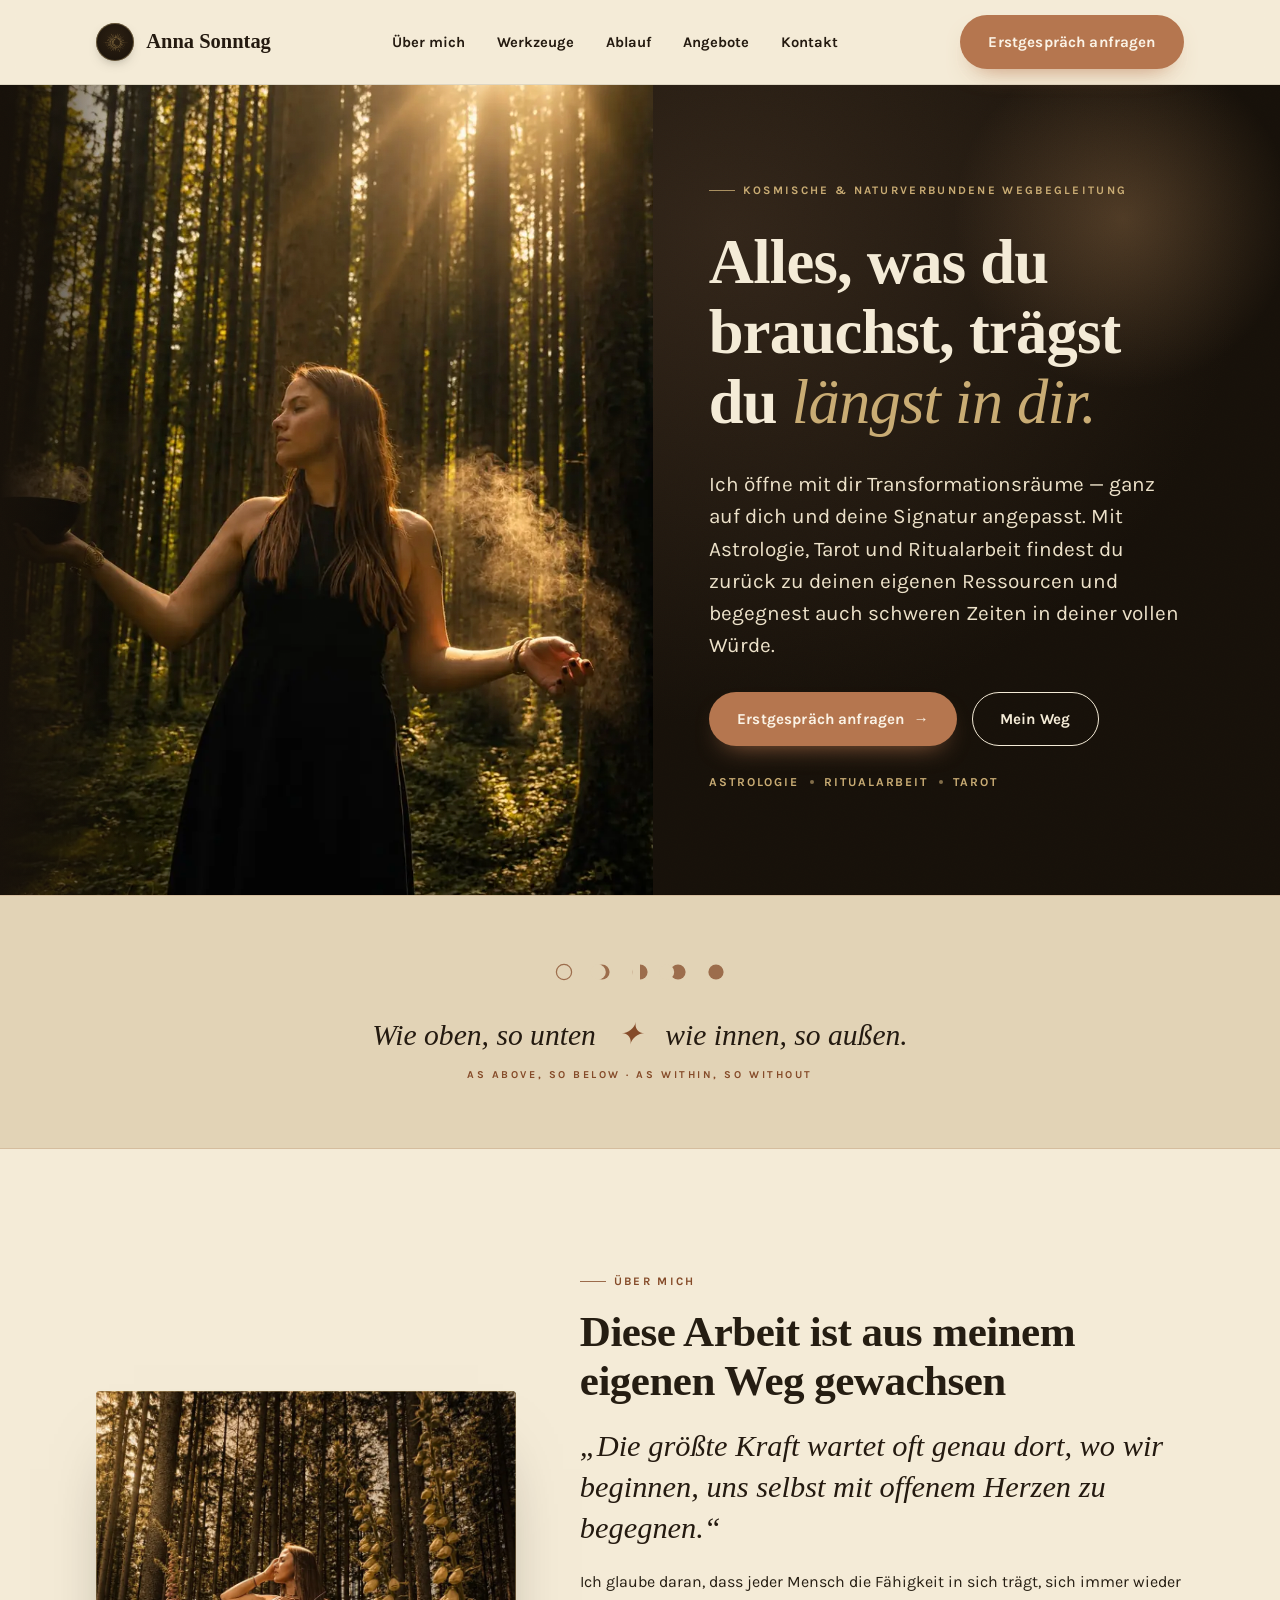
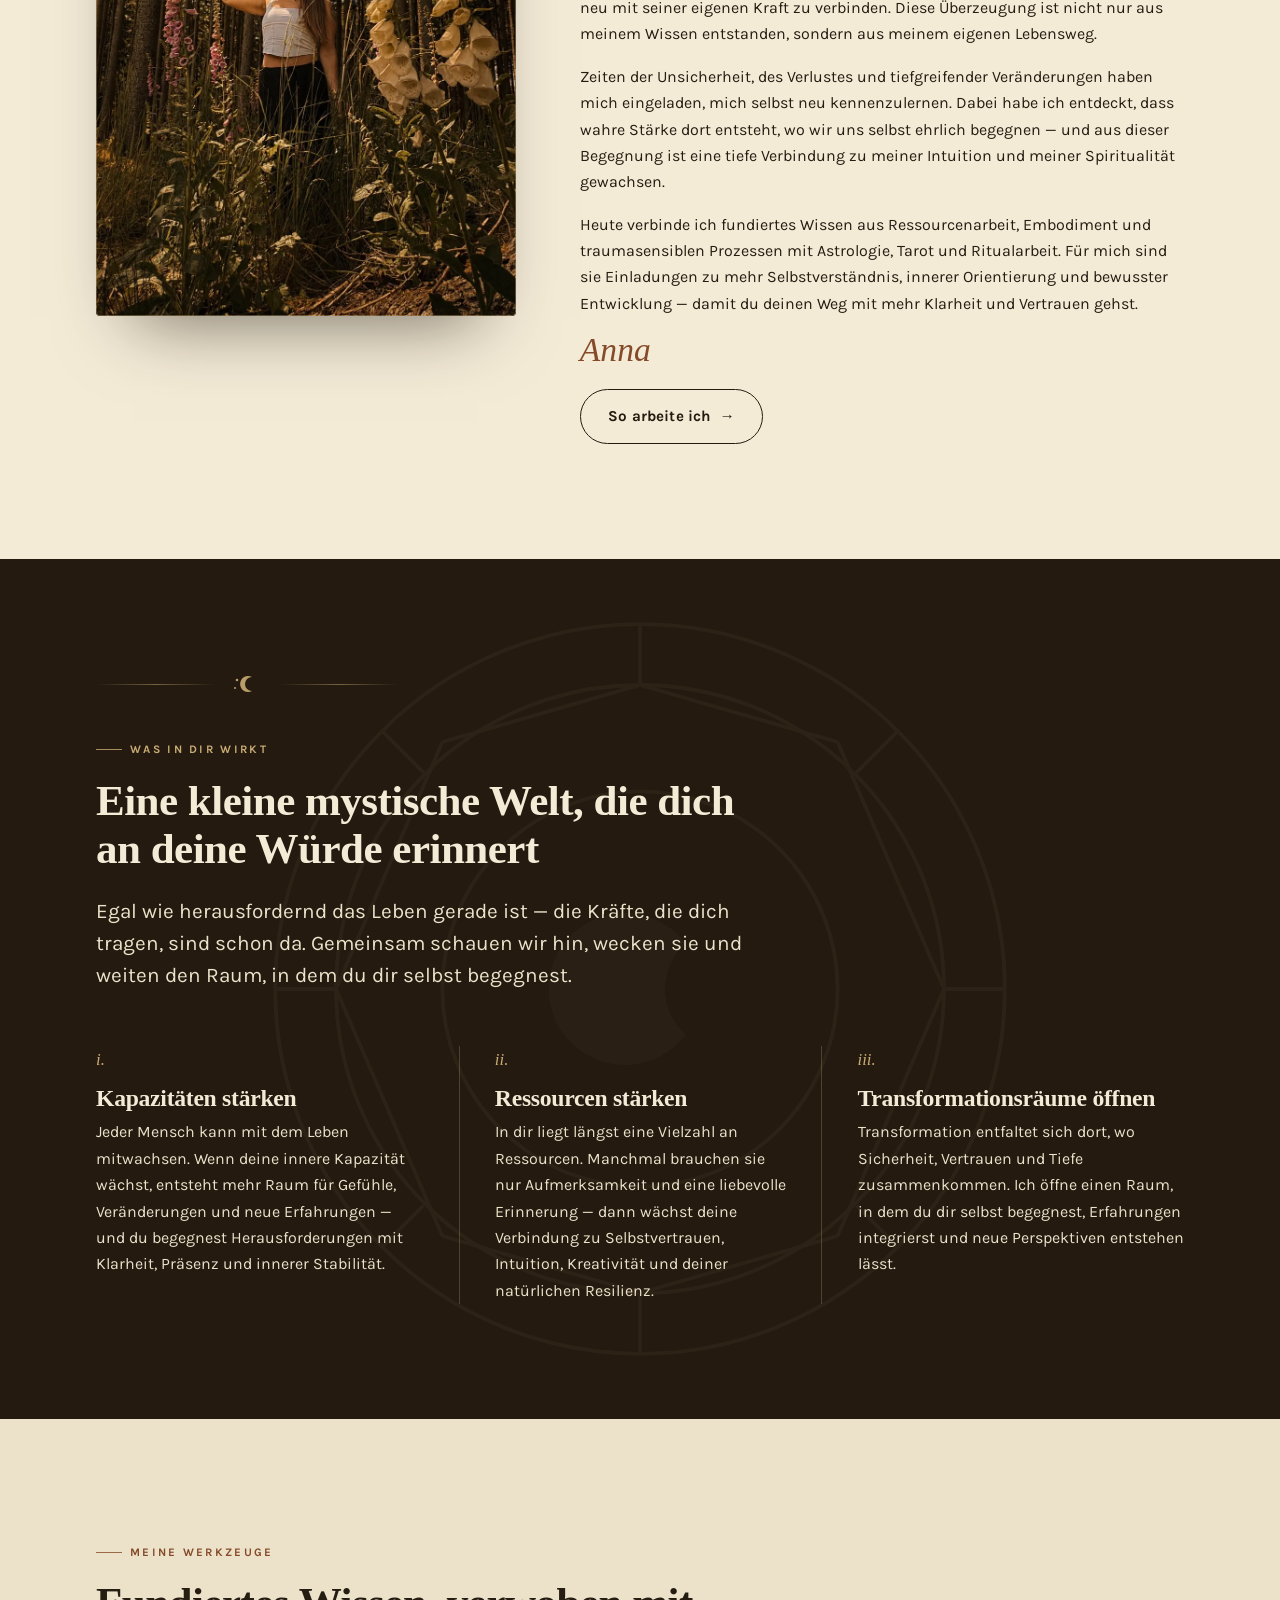
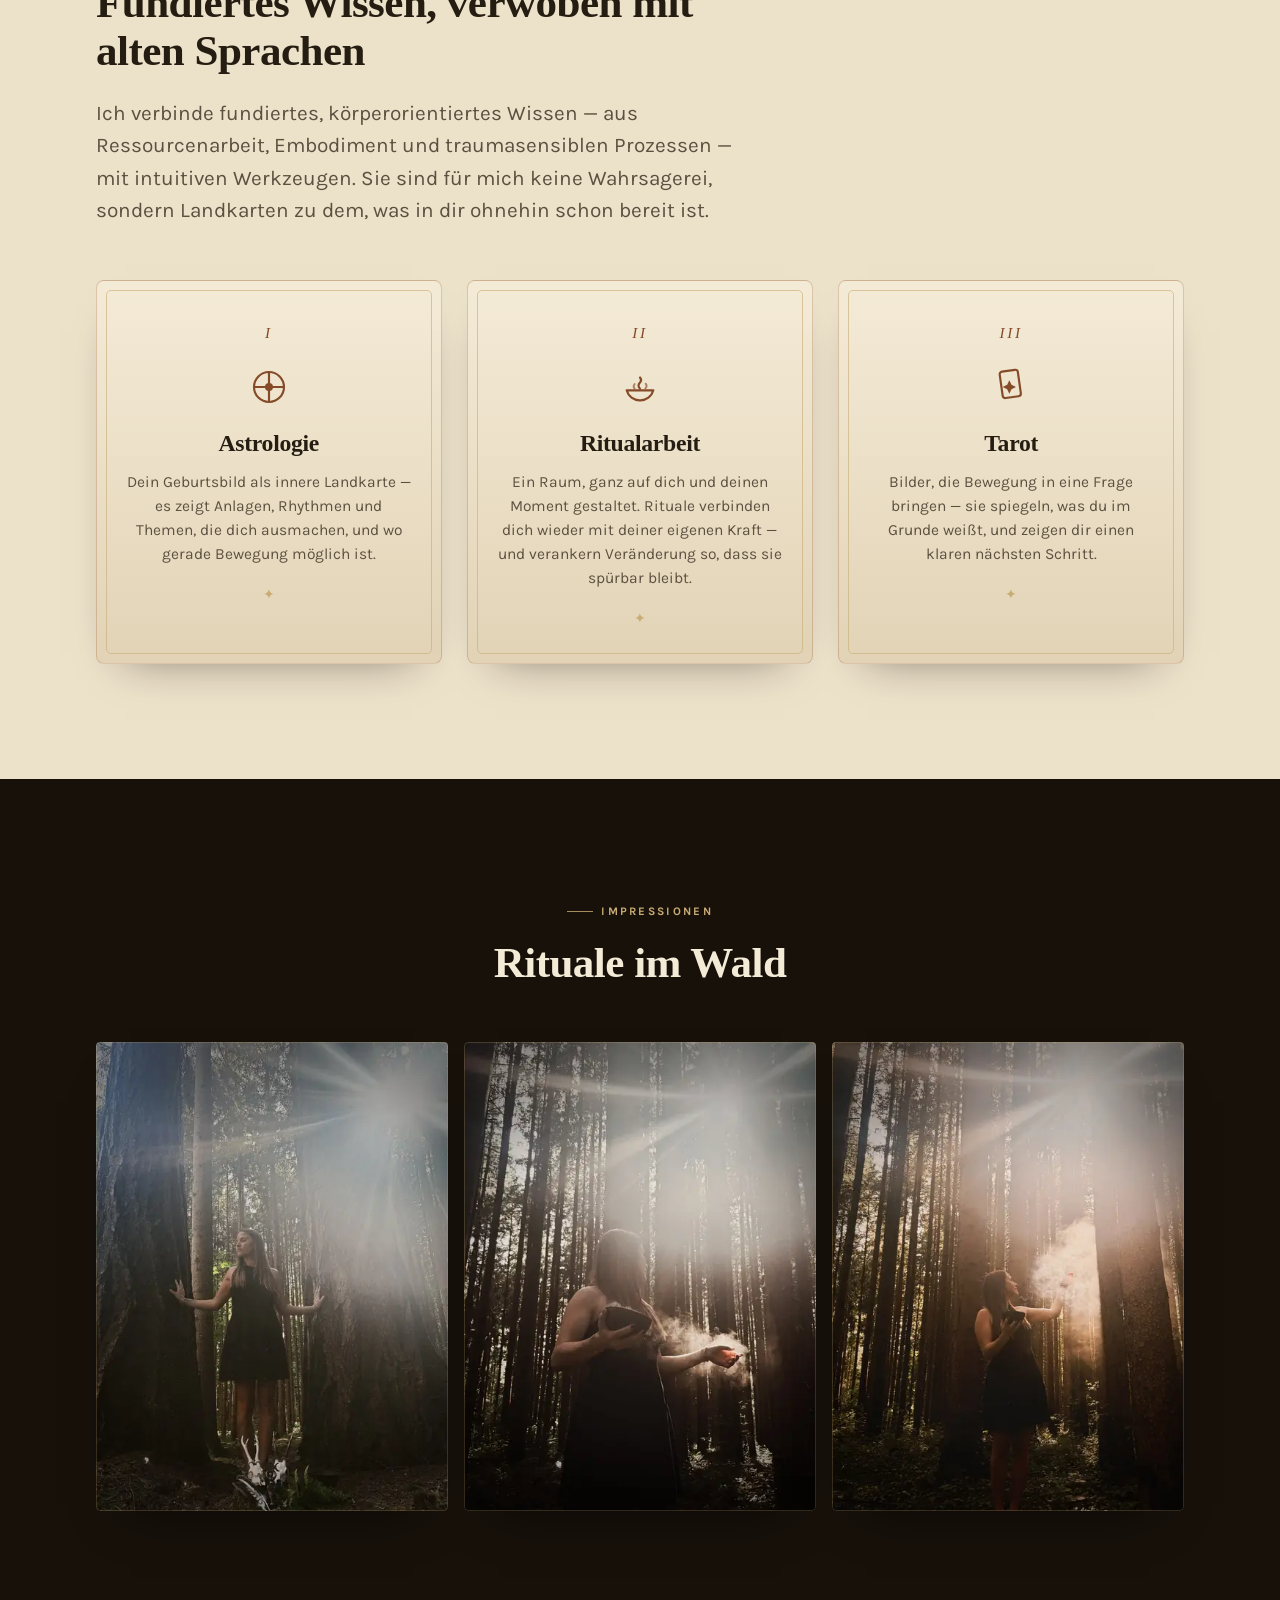
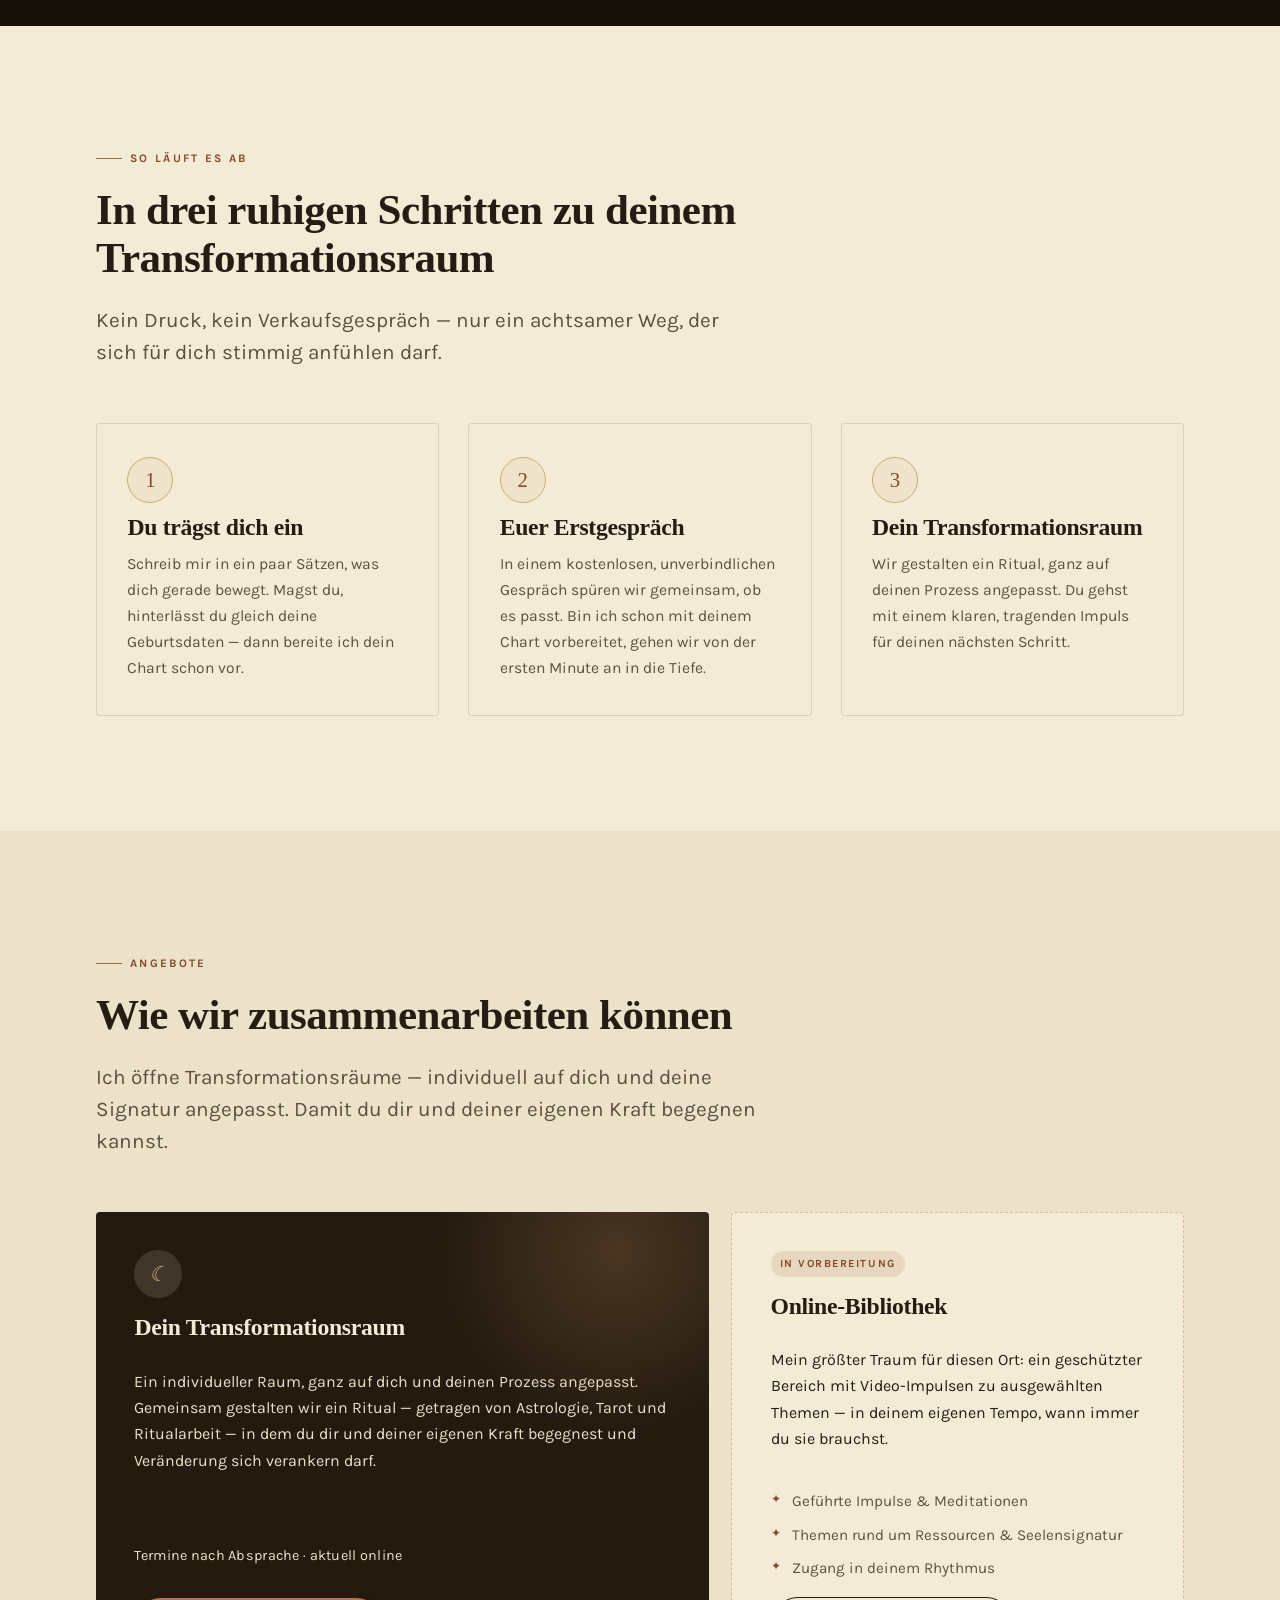
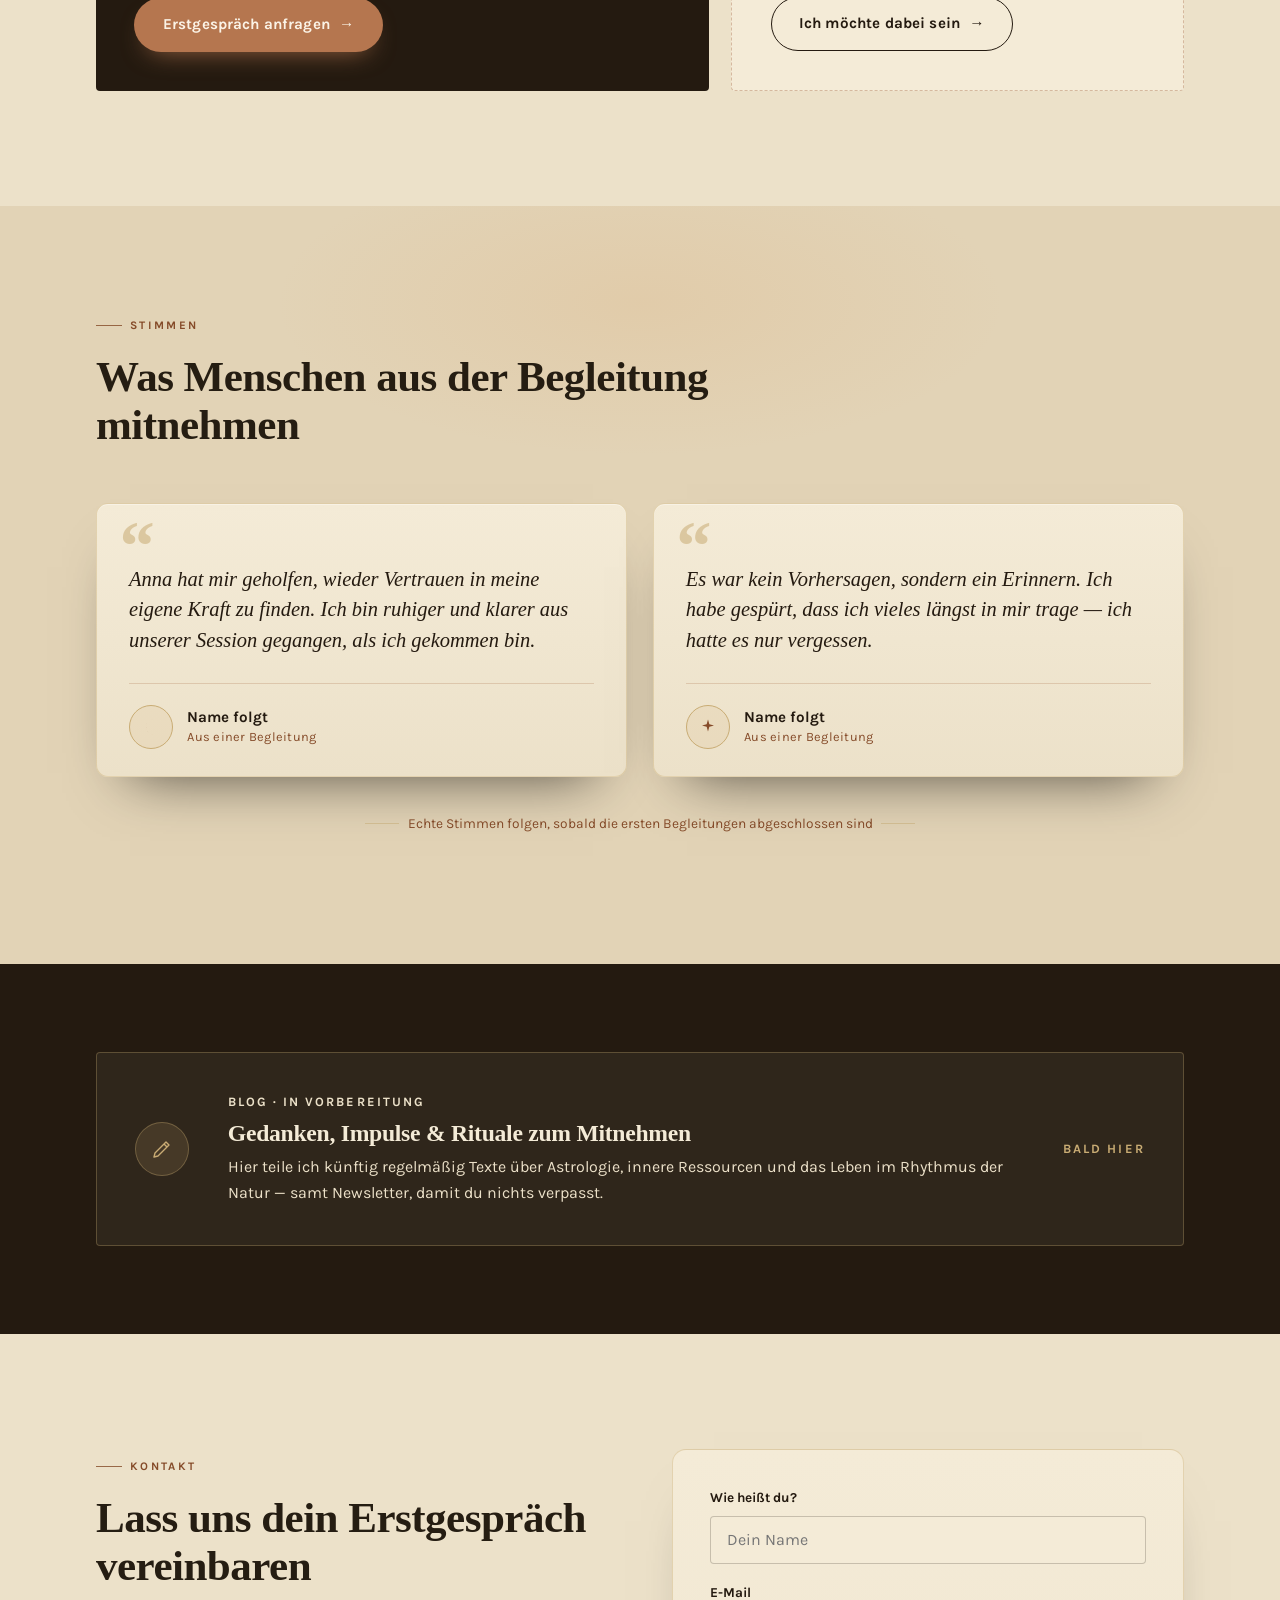
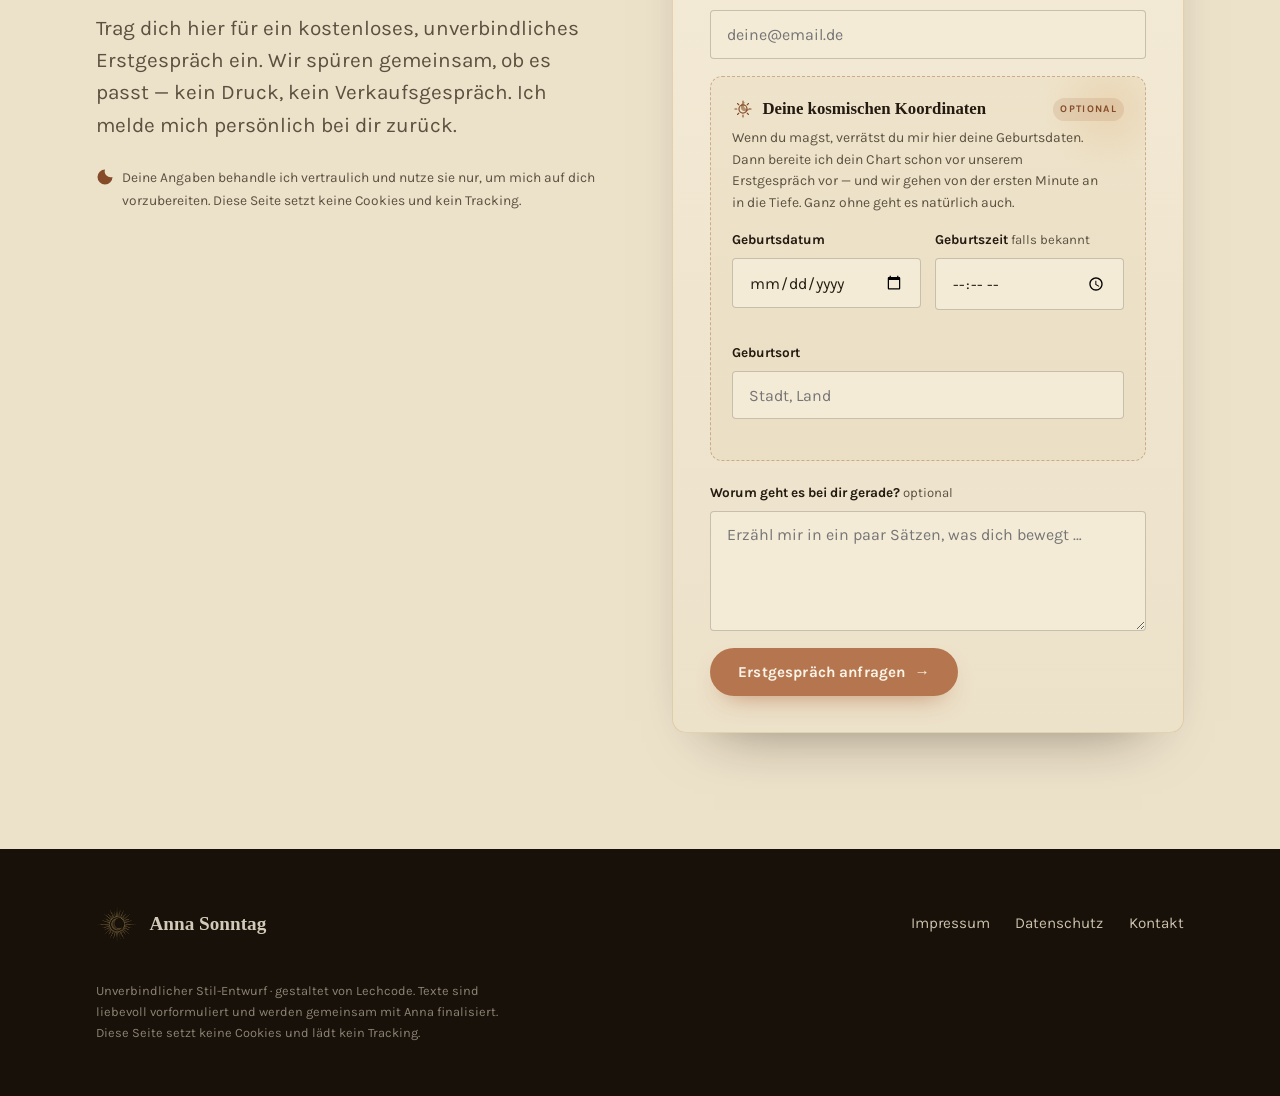
==== index.html @ 9aa09adf "R2 (Website-Loop): Annas O-Ton-Texte, echtes Sonne-Mond-Logo, Angebot „Transformationsraum", Erstges" ====
<!DOCTYPE html>
<html lang="de">
<head>
<meta charset="UTF-8">
<meta name="viewport" content="width=device-width, initial-scale=1">
<script>document.documentElement.classList.add('js')</script>
<title>Anna Sonntag — Kosmische & naturverbundene Wegbegleitung</title>
<meta name="description" content="Anna Sonntag begleitet dich mit Astrologie, Tarot und Ritualarbeit dabei, deine eigenen Ressourcen zu stärken — damit du herausfordernden Zeiten in Würde begegnest.">
<meta name="robots" content="noindex, nofollow">
<meta property="og:title" content="Anna Sonntag — Kosmische & naturverbundene Wegbegleitung">
<meta property="og:description" content="Alles, was du brauchst, trägst du längst in dir. Sanfte Begleitung mit Astrologie, Tarot und Ritualarbeit.">
<meta property="og:type" content="website">
<meta property="og:locale" content="de_DE">
<meta property="og:url" content="https://lechcode.github.io/anna-sonntag-vorschau/">
<meta property="og:image" content="https://lechcode.github.io/anna-sonntag-vorschau/assets/og-anna.jpg">
<meta property="og:image:width" content="1200">
<meta property="og:image:height" content="630">
<meta property="og:image:alt" content="Anna Sonntag — kosmische & naturverbundene Wegbegleitung">
<meta name="twitter:card" content="summary_large_image">
<meta name="twitter:image" content="https://lechcode.github.io/anna-sonntag-vorschau/assets/og-anna.jpg">
<meta name="theme-color" content="#17110a">
<link rel="icon" href="data:image/svg+xml,%3Csvg%20xmlns%3D%27http%3A%2F%2Fwww.w3.org%2F2000%2Fsvg%27%20viewBox%3D%270%200%2064%2064%27%3E%3Ccircle%20cx%3D%2732%27%20cy%3D%2732%27%20r%3D%2731%27%20fill%3D%27%2317110a%27%2F%3E%3Cline%20x1%3D%2732.0%27%20y1%3D%2717.0%27%20x2%3D%2732.0%27%20y2%3D%277.0%27%20stroke%3D%27%23c9ac74%27%20stroke-width%3D%271.8%27%20stroke-linecap%3D%27round%27%2F%3E%3Cline%20x1%3D%2739.5%27%20y1%3D%2719.0%27%20x2%3D%2744.5%27%20y2%3D%2710.3%27%20stroke%3D%27%23c9ac74%27%20stroke-width%3D%271.8%27%20stroke-linecap%3D%27round%27%2F%3E%3Cline%20x1%3D%2745.0%27%20y1%3D%2724.5%27%20x2%3D%2753.7%27%20y2%3D%2719.5%27%20stroke%3D%27%23c9ac74%27%20stroke-width%3D%271.8%27%20stroke-linecap%3D%27round%27%2F%3E%3Cline%20x1%3D%2747.0%27%20y1%3D%2732.0%27%20x2%3D%2757.0%27%20y2%3D%2732.0%27%20stroke%3D%27%23c9ac74%27%20stroke-width%3D%271.8%27%20stroke-linecap%3D%27round%27%2F%3E%3Cline%20x1%3D%2745.0%27%20y1%3D%2739.5%27%20x2%3D%2753.7%27%20y2%3D%2744.5%27%20stroke%3D%27%23c9ac74%27%20stroke-width%3D%271.8%27%20stroke-linecap%3D%27round%27%2F%3E%3Cline%20x1%3D%2739.5%27%20y1%3D%2745.0%27%20x2%3D%2744.5%27%20y2%3D%2753.7%27%20stroke%3D%27%23c9ac74%27%20stroke-width%3D%271.8%27%20stroke-linecap%3D%27round%27%2F%3E%3Cline%20x1%3D%2732.0%27%20y1%3D%2747.0%27%20x2%3D%2732.0%27%20y2%3D%2757.0%27%20stroke%3D%27%23c9ac74%27%20stroke-width%3D%271.8%27%20stroke-linecap%3D%27round%27%2F%3E%3Cline%20x1%3D%2724.5%27%20y1%3D%2745.0%27%20x2%3D%2719.5%27%20y2%3D%2753.7%27%20stroke%3D%27%23c9ac74%27%20stroke-width%3D%271.8%27%20stroke-linecap%3D%27round%27%2F%3E%3Cline%20x1%3D%2719.0%27%20y1%3D%2739.5%27%20x2%3D%2710.3%27%20y2%3D%2744.5%27%20stroke%3D%27%23c9ac74%27%20stroke-width%3D%271.8%27%20stroke-linecap%3D%27round%27%2F%3E%3Cline%20x1%3D%2717.0%27%20y1%3D%2732.0%27%20x2%3D%277.0%27%20y2%3D%2732.0%27%20stroke%3D%27%23c9ac74%27%20stroke-width%3D%271.8%27%20stroke-linecap%3D%27round%27%2F%3E%3Cline%20x1%3D%2719.0%27%20y1%3D%2724.5%27%20x2%3D%2710.3%27%20y2%3D%2719.5%27%20stroke%3D%27%23c9ac74%27%20stroke-width%3D%271.8%27%20stroke-linecap%3D%27round%27%2F%3E%3Cline%20x1%3D%2724.5%27%20y1%3D%2719.0%27%20x2%3D%2719.5%27%20y2%3D%2710.3%27%20stroke%3D%27%23c9ac74%27%20stroke-width%3D%271.8%27%20stroke-linecap%3D%27round%27%2F%3E%3Cg%20transform%3D%27rotate%28-18%2032%2032%29%27%3E%3Ccircle%20cx%3D%2732%27%20cy%3D%2732%27%20r%3D%2712%27%20fill%3D%27%23c9ac74%27%2F%3E%3Ccircle%20cx%3D%2736.5%27%20cy%3D%2730.5%27%20r%3D%2710.2%27%20fill%3D%27%2317110a%27%2F%3E%3C%2Fg%3E%3Cpolygon%20points%3D%2746.0%2C19.4%2045.4%2C17.6%2043.6%2C17.0%2045.4%2C16.4%2046.0%2C14.6%2046.6%2C16.4%2048.4%2C17.0%2046.6%2C17.6%27%20fill%3D%27%23c9ac74%27%2F%3E%3C%2Fsvg%3E">
<link rel="preload" href="assets/fonts/fraunces-600.woff2" as="font" type="font/woff2" crossorigin>
<link rel="preload" href="assets/fonts/fraunces-italic.woff2" as="font" type="font/woff2" crossorigin>
<link rel="preload" href="assets/fonts/karla-regular.woff2" as="font" type="font/woff2" crossorigin>
<link rel="preload" as="image" href="assets/portrait-anna-900.webp" type="image/webp">
<link rel="stylesheet" href="assets/fonts.css">
<style>
:root{
  --bark-deep:#17110a;
  --bark:#241a10;
  --bark-soft:#33261a;
  --moss:#26301f;
  --clay:#b5764f;
  --clay-light:#d0966b;
  --clay-ink:#854b29;
  --gold:#c9ac74;
  --gold-soft:#d9c294;
  --amber:#dca469;
  --paper:#ece1c9;
  --paper-light:#f4ebd7;
  --paper-deep:#e2d3b6;
  --ink:#251d12;
  --ink-soft:#5c5140;
  --serif:'Fraunces','Fraunces Fallback',Georgia,serif;
  --sans:'Karla','Karla Fallback',Arial,sans-serif;
  --radius:4px;
  --container:1200px;
  font-size:16px;
}
*{box-sizing:border-box}
html{scroll-behavior:smooth}
@media (prefers-reduced-motion:reduce){html{scroll-behavior:auto}}
body{
  margin:0;
  background:var(--paper-light);
  color:var(--ink);
  font-family:var(--sans);
  line-height:1.65;
  overflow-x:clip;
}
/* analog paper grain across the page */
body::before{
  content:"";position:fixed;inset:0;z-index:1;pointer-events:none;opacity:.05;
  mix-blend-mode:soft-light;
  background-image:url("data:image/svg+xml,%3Csvg xmlns='http://www.w3.org/2000/svg' width='140' height='140'%3E%3Cfilter id='n'%3E%3CfeTurbulence type='fractalNoise' baseFrequency='0.85' numOctaves='3' stitchTiles='stitch'/%3E%3C/filter%3E%3Crect width='100%25' height='100%25' filter='url(%23n)'/%3E%3C/svg%3E");
}
img{max-width:100%;display:block;height:auto}
a{color:inherit}
.wrap{max-width:var(--container);margin:0 auto;padding:0 clamp(20px, 5vw, 56px);position:relative;z-index:2}
h1,h2,h3{font-family:var(--serif);font-weight:600;line-height:1.12;margin:0 0 .5em;letter-spacing:-.012em}
h1{font-size:clamp(2.15rem, 3.2vw + 1.35rem, 4.6rem);overflow-wrap:break-word;hyphens:auto}
h2{font-size:clamp(1.9rem, 1.8vw + 1.25rem, 3rem)}
h3{font-size:clamp(1.2rem, .6vw + 1rem, 1.5rem)}
p{margin:0 0 1em}
.eyebrow{
  font-family:var(--sans);text-transform:uppercase;letter-spacing:.2em;
  font-size:.72rem;font-weight:700;color:var(--clay-ink);
  display:inline-flex;align-items:center;gap:.7em;margin:0 0 1.1rem;
}
.eyebrow::before{content:"";width:26px;height:1px;background:currentColor;display:inline-block;opacity:.8}
.eyebrow.on-dark{color:var(--gold)}
.lede{font-size:clamp(1.08rem, .4vw + 1rem, 1.3rem);line-height:1.55;color:var(--ink-soft)}
.section-head{max-width:660px;margin:0 0 3.4rem}
.section-head p:last-child{margin-bottom:0}

/* celestial hairline motif */
.celestial{display:flex;align-items:center;gap:.9rem;margin:0 0 2.4rem;color:var(--gold);opacity:.9}
.celestial::before,.celestial::after{content:"";height:1px;background:linear-gradient(90deg,transparent,currentColor,transparent);flex:1;max-width:120px;opacity:.55}
.celestial svg{width:34px;height:20px;flex:none}

/* buttons */
.btn{
  display:inline-flex;align-items:center;gap:.6em;
  padding:.9em 1.8em;border-radius:999px;
  font-family:var(--sans);font-weight:700;font-size:.95rem;letter-spacing:.01em;
  text-decoration:none;border:1px solid transparent;cursor:pointer;
  transition:transform .25s ease, background .25s ease, color .25s ease, border-color .25s ease, box-shadow .25s ease;
}
.btn:hover{transform:translateY(-2px)}
.btn-primary{background:var(--clay);color:#fbf3e6;box-shadow:0 12px 26px -14px rgba(181,118,79,.9)}
.btn-primary:hover{background:var(--clay-light);box-shadow:0 16px 30px -14px rgba(181,118,79,1)}
.btn-ghost{background:transparent;border-color:currentColor}
.btn-ghost.on-dark{color:var(--paper-light)}
.btn-ghost.on-dark:hover{background:rgba(236,225,201,.12)}
.btn-ghost.on-light{color:var(--bark)}
.btn-ghost.on-light:hover{background:rgba(37,29,18,.07)}
.btn .arw{transition:transform .25s ease}
.btn:hover .arw{transform:translateX(3px)}

/* nav */
.nav{position:sticky;top:0;z-index:60;background:rgba(244,235,215,.97);border-bottom:1px solid rgba(37,29,18,.1)}
.nav .wrap{display:flex;align-items:center;justify-content:space-between;padding-top:15px;padding-bottom:15px}
.brand{display:inline-flex;align-items:center;gap:.6em;font-family:var(--serif);font-size:1.28rem;font-weight:600;text-decoration:none;color:var(--bark)}
.brand svg{color:var(--clay)}
.nav-links{display:flex;gap:2rem;list-style:none;margin:0;padding:0}
.nav-links a{text-decoration:none;font-size:.92rem;font-weight:700;color:var(--bark);position:relative}
.nav-links a::after{content:"";position:absolute;left:0;bottom:-5px;width:0;height:1.5px;background:var(--clay);transition:width .25s ease}
.nav-links a:hover{color:var(--clay-ink)}
.nav-links a:hover::after{width:100%}
.nav-cta{display:none}
@media(min-width:980px){.nav-cta{display:inline-flex}}
.burger{display:inline-flex;background:none;border:none;padding:8px;cursor:pointer;color:var(--bark)}
@media(min-width:800px){.burger{display:none}.nav-links{display:flex}.nav{backdrop-filter:blur(10px);background:rgba(244,235,215,.9)}}
@media(max-width:799px){
  .nav-links{
    position:fixed;inset:60px 0 0 0;background:var(--paper-light);
    flex-direction:column;padding:34px clamp(20px,5vw,56px);gap:1.4rem;
    transform:translateY(-8px);opacity:0;pointer-events:none;transition:opacity .25s ease, transform .25s ease;z-index:59;
  }
  .nav-links.open{opacity:1;transform:translateY(0);pointer-events:auto}
  .nav-links a{font-size:1.25rem}
}

/* ===== HERO — editorial split: text panel + image, never overlapping ===== */
.hero{display:grid;grid-template-columns:1fr;position:relative;background:var(--bark-deep)}
.hero-media{position:relative;order:-1;min-height:clamp(320px,52vh,460px);overflow:hidden}
.hero-media img{position:absolute;inset:0;width:100%;height:100%;object-fit:cover;object-position:50% 32%}
.hero-media::after{content:"";position:absolute;inset:0;background:linear-gradient(180deg, rgba(23,17,10,.12) 0%, rgba(23,17,10,0) 42%, var(--bark-deep) 100%)}
.hero-panel{
  position:relative;display:flex;align-items:center;
  background:radial-gradient(115% 85% at 12% 18%, var(--bark-soft) 0%, var(--bark-deep) 72%);
  color:var(--paper-light);padding:clamp(48px,7vw,84px) 0 clamp(52px,8vw,88px);
  overflow:hidden;
}
/* candle-glow behind headline */
.hero-panel::before{
  content:"";position:absolute;top:-6%;right:-4%;width:min(58%,440px);aspect-ratio:1;
  background:radial-gradient(circle, rgba(220,164,105,.26) 0%, rgba(220,164,105,0) 66%);
  pointer-events:none;
}
.hero-panel .wrap{width:100%}
.hero-inner{max-width:34rem}
.hero h1{color:var(--paper-light);margin-top:.15em;text-wrap:balance}
.hero .lede{color:var(--paper);max-width:40ch}
.hero .accent{color:var(--gold);font-style:italic;font-family:var(--serif);font-weight:400}
.hero-ctas{display:flex;flex-wrap:wrap;gap:.9rem;margin-top:1.9rem}
.hero-meta{display:flex;align-items:center;gap:.85em;margin-top:1.6rem;font-size:.76rem;letter-spacing:.16em;text-transform:uppercase;color:var(--gold);font-weight:700}
.hero-meta span{width:4px;height:4px;border-radius:50%;background:var(--gold);opacity:.6}
@media(min-width:900px){
  .hero{grid-template-columns:1.02fr .98fr;min-height:clamp(600px,90svh,880px)}
  .hero-media{order:0;min-height:0}
  .hero-media::after{background:linear-gradient(90deg, var(--bark-deep) 0%, rgba(23,17,10,0) 24%)}
}

/* ===== mantra band — aged paper, handwritten feel ===== */
.mantra{background:var(--paper-deep);color:var(--ink);text-align:center;padding:clamp(40px,6vw,64px) 0;border-block:1px solid rgba(154,90,52,.18)}
.mantra .moons{margin:0 auto 1.4rem;width:190px;height:24px;color:var(--clay-ink);opacity:.75}
.mantra p{font-family:var(--serif);font-style:italic;font-size:clamp(1.2rem,1.5vw + .95rem,1.85rem);color:var(--bark);margin:0;line-height:1.4}
.mantra .dot{display:inline-block;margin:0 .5em;color:var(--clay-ink);transform:translateY(-1px)}
.mantra small{display:block;margin-top:.9em;font-family:var(--sans);font-style:normal;letter-spacing:.24em;text-transform:uppercase;font-size:.66rem;color:var(--clay-ink);font-weight:700}

/* section spacing + backgrounds */
section{padding:clamp(68px,9vw,132px) 0;position:relative}
.dark-bg{background:var(--bark);color:var(--paper-light)}
.dark-bg h2,.dark-bg h3{color:var(--paper-light)}
.dark-bg .lede{color:var(--paper)}
.deepdark-bg{background:var(--bark-deep);color:var(--paper-light)}
.deepdark-bg h2{color:var(--paper-light)}
.paper-bg{background:var(--paper)}
.paperlight-bg{background:var(--paper-light)}

/* ===== about ===== */
.about-grid{display:grid;gap:2.6rem;align-items:center}
@media(min-width:880px){.about-grid{grid-template-columns:.82fr 1.18fr;gap:clamp(3rem,5vw,5.5rem)}}
.about-photo{position:relative;border-radius:var(--radius);overflow:hidden;box-shadow:0 40px 70px -38px rgba(23,17,10,.6)}
.about-photo::after{content:"";position:absolute;inset:0;border:1px solid rgba(201,172,116,.4);border-radius:var(--radius);pointer-events:none}
.about-photo img{width:100%;aspect-ratio:4/5;object-fit:cover}
.quote-lead{font-family:var(--serif);font-style:italic;font-size:clamp(1.35rem,1.4vw + 1rem,1.9rem);color:var(--bark);line-height:1.35;margin:0 0 1.2rem}
.signature{font-family:var(--serif);font-style:italic;font-size:2.1rem;color:var(--clay-ink);margin:.4rem 0 1.4rem;line-height:1}

/* ===== essenz (outcomes) — dark, candlelit, zodiac watermark ===== */
.essenz{overflow:hidden}
.zodiac-watermark{position:absolute;top:50%;left:50%;transform:translate(-50%,-50%);width:min(120%,760px);aspect-ratio:1;opacity:.06;color:var(--gold);pointer-events:none;z-index:1}
.essenz .wrap{position:relative;z-index:2}
.essenz-list{display:grid;gap:0;border-top:1px solid rgba(201,172,116,.28);margin-top:1rem}
@media(min-width:820px){.essenz-list{grid-template-columns:repeat(3,1fr);border-top:none}}
.essenz-item{padding:2rem 0;border-bottom:1px solid rgba(201,172,116,.28)}
@media(min-width:820px){
  .essenz-item{padding:0 2.2rem;border-bottom:none;border-left:1px solid rgba(201,172,116,.28)}
  .essenz-item:first-child{padding-left:0;border-left:none}
  .essenz-item:last-child{padding-right:0}
}
.essenz-num{font-family:var(--serif);font-style:italic;font-size:1.05rem;color:var(--gold);display:block;margin-bottom:.7rem}
.essenz-item h3{margin-bottom:.5rem}
.essenz-item p{color:var(--paper);margin:0}

/* ===== werkzeuge as tarot cards ===== */
.tarot-grid{display:grid;gap:1.6rem}
@media(min-width:760px){.tarot-grid{grid-template-columns:repeat(3,1fr)}}
.tarot{
  position:relative;background:linear-gradient(180deg,var(--paper-light),var(--paper-deep));
  border:1px solid rgba(154,90,52,.28);border-radius:8px;
  padding:2.4rem 1.8rem 2rem;text-align:center;
  display:flex;flex-direction:column;align-items:center;gap:.85rem;
  box-shadow:0 20px 44px -30px rgba(23,17,10,.6);
  transition:transform .35s ease, box-shadow .35s ease;
}
.tarot::before{content:"";position:absolute;inset:9px;border:1px solid rgba(201,172,116,.6);border-radius:5px;pointer-events:none}
.tarot:hover{transform:translateY(-5px);box-shadow:0 30px 54px -30px rgba(23,17,10,.7)}
.tarot-num{font-family:var(--serif);font-style:italic;font-size:.95rem;letter-spacing:.18em;color:var(--clay-ink)}
.tarot-glyph{width:58px;height:58px;color:var(--clay-ink);display:flex;align-items:center;justify-content:center}
.tarot h3{margin:0}
.tarot p{margin:0;color:var(--ink-soft);font-size:.97rem;line-height:1.55}
.tarot-foot{color:var(--gold);font-size:.9rem;margin-top:.2rem}

/* ===== gallery ===== */
.gallery{display:grid;gap:14px;grid-template-columns:repeat(2,1fr)}
/* mobile mosaic: one full-width feature, two beneath — kein 2+1-Waisenbild */
.gallery figure:first-child{grid-column:1 / -1;aspect-ratio:4/5}
@media(min-width:760px){.gallery{gap:16px;grid-template-columns:repeat(3,1fr)}.gallery figure:first-child{grid-column:auto;aspect-ratio:3/4}}
.gallery figure{position:relative;margin:0;border-radius:var(--radius);overflow:hidden;aspect-ratio:3/4;box-shadow:0 26px 50px -34px rgba(0,0,0,.8)}
.gallery figure::after{content:"";position:absolute;inset:0;border:1px solid rgba(201,172,116,.22);border-radius:var(--radius);pointer-events:none}
.gallery img{width:100%;height:100%;object-fit:cover;transition:transform .8s cubic-bezier(.2,.7,.2,1)}
.gallery figure:hover img{transform:scale(1.05)}

/* ===== process (so läuft es ab) ===== */
.steps{display:grid;gap:1.4rem;counter-reset:step}
@media(min-width:800px){.steps{grid-template-columns:repeat(3,1fr);gap:1.8rem}}
.step{position:relative;background:var(--paper-light);border:1px solid rgba(154,90,52,.2);border-radius:var(--radius);padding:2.1rem 1.9rem;display:flex;flex-direction:column;gap:.7rem}
.step-num{width:46px;height:46px;border-radius:50%;border:1px solid var(--gold);color:var(--clay-ink);display:flex;align-items:center;justify-content:center;font-family:var(--serif);font-size:1.3rem;background:rgba(201,172,116,.12)}
.step h3{margin:0}
.step p{margin:0;color:var(--ink-soft);font-size:.98rem}

/* ===== angebote ===== */
.offer-grid{display:grid;gap:1.4rem}
@media(min-width:820px){.offer-grid{grid-template-columns:1.15fr .85fr}}
.offer-card{border-radius:var(--radius);padding:clamp(1.9rem,3vw,2.6rem);display:flex;flex-direction:column;gap:1rem}
.offer-card.feature{background:var(--bark);color:var(--paper-light);position:relative;overflow:hidden}
.offer-card.feature::before{content:"";position:absolute;top:-30%;right:-15%;width:60%;aspect-ratio:1;background:radial-gradient(circle, rgba(220,164,105,.2), transparent 70%);pointer-events:none}
.offer-card.feature h3{color:var(--paper-light)}
.offer-card.feature p{color:var(--paper)}
.offer-card.soft{background:var(--paper-light);border:1px dashed rgba(154,90,52,.35)}
.offer-icon{width:48px;height:48px;border-radius:50%;background:var(--clay);color:#fbf3e6;display:flex;align-items:center;justify-content:center;font-family:var(--serif);font-style:italic;font-size:1.3rem}
.offer-card.feature .offer-icon{background:rgba(236,225,201,.14);color:var(--gold)}
.pill{display:inline-block;font-size:.68rem;font-weight:700;letter-spacing:.14em;text-transform:uppercase;padding:.35em .85em;border-radius:999px;background:rgba(154,90,52,.14);color:var(--clay-ink);width:fit-content}
.offer-price{margin-top:auto;font-size:.9rem;color:var(--gold);letter-spacing:.02em}
.offer-card.soft .offer-list{list-style:none;padding:0;margin:.3rem 0 0;display:grid;gap:.5rem}
.offer-card.soft .offer-list li{padding-left:1.4em;position:relative;font-size:.95rem;color:var(--ink-soft)}
.offer-card.soft .offer-list li::before{content:"✦";position:absolute;left:0;color:var(--clay-ink);font-size:.8em}

/* ===== stimmen ===== */
.stimmen{position:relative;overflow:hidden}
.stimmen::before{content:"";position:absolute;top:-8%;left:50%;transform:translateX(-50%);width:min(94%,760px);aspect-ratio:2.4/1;background:radial-gradient(ellipse at center, rgba(220,164,105,.16), transparent 68%);pointer-events:none}
.voices{display:grid;gap:1.6rem;position:relative;z-index:2}
@media(min-width:760px){.voices{grid-template-columns:repeat(2,1fr)}}
.voice{
  position:relative;margin:0;display:flex;flex-direction:column;
  background:linear-gradient(180deg,var(--paper-light),var(--paper));
  border:1px solid rgba(201,172,116,.4);border-radius:12px;
  padding:2.6rem 2rem 1.7rem;
  box-shadow:0 30px 56px -34px rgba(0,0,0,.7), inset 0 1px 0 rgba(255,255,255,.35);
}
.voice::before{content:"“";position:absolute;top:.35rem;left:1.4rem;font-family:var(--serif);font-weight:600;font-size:4.4rem;line-height:1;color:var(--gold);opacity:.55}
.voice blockquote{margin:1.1rem 0 0;font-family:var(--serif);font-style:italic;font-size:clamp(1.12rem,.5vw + 1rem,1.28rem);color:var(--bark);line-height:1.5}
.voice-by{display:flex;align-items:center;gap:.9rem;margin-top:1.7rem;padding-top:1.3rem;border-top:1px solid rgba(154,90,52,.22)}
.voice-seal{width:44px;height:44px;flex:none;border-radius:50%;border:1px solid var(--gold);color:var(--clay-ink);display:flex;align-items:center;justify-content:center;background:rgba(201,172,116,.14)}
.voice-who{display:flex;flex-direction:column;gap:.1rem;line-height:1.3}
.voice-who b{font-size:.95rem;color:var(--bark)}
.voice-who small{font-size:.8rem;color:var(--clay-ink);letter-spacing:.02em}
.voice-note{margin-top:2.2rem;font-size:.86rem;color:var(--clay-ink);text-align:center;display:flex;align-items:center;justify-content:center;gap:.6em}
.voice-note::before,.voice-note::after{content:"";height:1px;width:34px;background:var(--gold);opacity:.5}

/* ===== blog ===== */
.blog-card{display:grid;gap:1.6rem;align-items:center;border:1px solid rgba(201,172,116,.3);border-radius:var(--radius);padding:clamp(1.8rem,3vw,2.8rem);background:rgba(236,225,201,.06)}
@media(min-width:800px){.blog-card{grid-template-columns:auto 1fr auto;gap:2.4rem}}
.blog-glyph{width:54px;height:54px;border-radius:50%;background:rgba(201,172,116,.14);color:var(--gold);display:flex;align-items:center;justify-content:center;border:1px solid rgba(201,172,116,.35)}
.blog-card h3{margin:0 0 .3em}
.blog-card p{margin:0;color:var(--paper)}
.blog-tag{font-size:.8rem;letter-spacing:.16em;text-transform:uppercase;color:var(--gold);font-weight:700;white-space:nowrap}

/* ===== contact ===== */
.contact-grid{display:grid;gap:2.6rem}
@media(min-width:880px){.contact-grid{grid-template-columns:1fr 1fr;gap:clamp(3rem,5vw,5rem)}}
.field{display:flex;flex-direction:column;gap:.4rem;margin-bottom:1.1rem}
.field label{font-size:.85rem;font-weight:700;color:var(--bark)}
.field input,.field textarea{
  font-family:var(--sans);font-size:1rem;padding:.85em 1em;
  border:1px solid rgba(37,29,18,.22);border-radius:var(--radius);
  background:var(--paper-light);color:var(--ink);transition:border-color .2s ease, box-shadow .2s ease;
}
.field input:focus,.field textarea:focus{outline:none;border-color:var(--clay);box-shadow:0 0 0 3px rgba(181,118,79,.15)}
.field textarea{resize:vertical;min-height:120px}
.demo-note{font-size:.85rem;color:var(--bark);background:rgba(154,90,52,.1);border:1px solid rgba(154,90,52,.3);padding:.9em 1.1em;border-radius:var(--radius);margin-top:1rem}

/* ===== footer ===== */
footer{background:var(--bark-deep);color:var(--paper);padding:54px 0 40px}
.footer-grid{display:flex;flex-wrap:wrap;justify-content:space-between;gap:1.6rem;align-items:center}
footer a{color:var(--paper);text-decoration:none;opacity:.85}
footer a:hover{opacity:1;color:var(--gold)}
.footer-links{display:flex;gap:1.6rem;flex-wrap:wrap;list-style:none;padding:0;margin:0;font-size:.95rem}
.footer-fine{margin-top:2.2rem;font-size:.8rem;opacity:.55;max-width:52ch}

/* ===== brand mark — her real logo as a warm espresso "coin" (gold reads on light nav) ===== */
.brand-mark{width:38px;height:38px;border-radius:50%;flex:none;display:inline-flex;align-items:center;justify-content:center;background:radial-gradient(circle at 50% 40%, #2d2113 0%, #171009 100%);box-shadow:inset 0 0 0 1px rgba(201,172,116,.4), 0 5px 14px -8px rgba(23,17,10,.7)}
.brand-mark img{width:27px;height:27px;object-fit:contain}
.footer-mark{width:42px;height:42px;object-fit:contain;flex:none}

/* ===== contact form — Erstgespräch mit kosmischen Koordinaten ===== */
.form-card{background:linear-gradient(180deg,var(--paper-light),var(--paper));border:1px solid rgba(201,172,116,.4);border-radius:14px;padding:clamp(1.5rem,3vw,2.3rem);box-shadow:0 30px 60px -42px rgba(23,17,10,.6)}
.birth-panel{margin:.3rem 0 1.3rem;padding:1.3rem 1.3rem 1.45rem;border:1px dashed rgba(154,90,52,.4);border-radius:12px;background:rgba(201,172,116,.09);position:relative;overflow:hidden}
.birth-panel::before{content:"";position:absolute;top:-34px;right:-28px;width:130px;height:130px;background:radial-gradient(circle, rgba(220,164,105,.22), transparent 70%);pointer-events:none}
.birth-head{display:flex;align-items:center;flex-wrap:wrap;gap:.35rem .6rem;margin-bottom:.4rem;position:relative}
.bh-title{display:inline-flex;align-items:center;gap:.55rem}
.birth-head svg{width:22px;height:22px;color:var(--clay-ink);flex:none}
.birth-head b{font-family:var(--serif);font-weight:600;font-size:1.05rem;color:var(--bark);line-height:1.2}
.birth-head .opt{margin-left:auto;font-size:.63rem;font-weight:700;letter-spacing:.13em;text-transform:uppercase;color:var(--clay-ink);background:rgba(154,90,52,.14);padding:.3em .75em;border-radius:999px}
.birth-hint{font-size:.87rem;color:var(--ink-soft);margin:.1rem 0 1rem;line-height:1.55;max-width:46ch;position:relative}
.birth-grid{display:grid;gap:.9rem;position:relative}
@media(min-width:480px){.birth-grid{grid-template-columns:1fr 1fr}.birth-grid .full{grid-column:1 / -1}}
.field .hint{font-weight:400;color:var(--ink-soft);font-size:.82rem}
.contact-aside{font-size:.86rem;color:var(--ink-soft);display:flex;align-items:flex-start;gap:.6em;margin-top:1.6rem}
.contact-aside svg{width:18px;height:18px;flex:none;margin-top:2px;color:var(--clay-ink)}

/* reveal animation */
.js .reveal{opacity:0;transform:translateY(20px);transition:opacity .8s ease, transform .8s ease}
.js .reveal.is-visible{opacity:1;transform:none}
@media (prefers-reduced-motion:reduce){.js .reveal{opacity:1;transform:none;transition:none}}
</style>
</head>
<body>

<nav class="nav">
  <div class="wrap">
    <a href="#top" class="brand" aria-label="Anna Sonntag — Startseite">
      <span class="brand-mark" aria-hidden="true"><img src="assets/logo-anna-gold.png" width="27" height="27" alt=""></span>
      Anna Sonntag
    </a>
    <ul class="nav-links" id="navLinks">
      <li><a href="#ueber-mich">Über mich</a></li>
      <li><a href="#werkzeuge">Werkzeuge</a></li>
      <li><a href="#ablauf">Ablauf</a></li>
      <li><a href="#angebote">Angebote</a></li>
      <li><a href="#kontakt">Kontakt</a></li>
    </ul>
    <a href="#kontakt" class="btn btn-primary nav-cta">Erstgespräch anfragen</a>
    <button class="burger" id="burgerBtn" aria-label="Menü öffnen" aria-expanded="false" aria-controls="navLinks">
      <svg width="26" height="26" viewBox="0 0 24 24" fill="none" aria-hidden="true"><path d="M3 6h18M3 12h18M3 18h18" stroke="currentColor" stroke-width="2" stroke-linecap="round"/></svg>
    </button>
  </div>
</nav>

<header class="hero" id="top">
  <div class="hero-media">
    <picture>
      <source type="image/webp" srcset="assets/portrait-anna-480.webp 480w, assets/portrait-anna-900.webp 900w" sizes="(min-width:900px) 50vw, 100vw">
      <img src="assets/portrait-anna-900.jpg" srcset="assets/portrait-anna-480.jpg 480w, assets/portrait-anna-900.jpg 900w" sizes="(min-width:900px) 50vw, 100vw" width="900" height="1202" fetchpriority="high" alt="Anna Sonntag in einem sonnendurchfluteten Wald, sie hält eine Räucherschale, warmer Rauch zieht durch das goldene Licht">
    </picture>
  </div>
  <div class="hero-panel">
    <div class="wrap">
      <div class="hero-inner">
        <p class="eyebrow on-dark">Kosmische &amp; naturverbundene Wegbegleitung</p>
        <h1>Alles, was du brauchst, trägst du <span class="accent">längst in dir.</span></h1>
        <p class="lede">Ich öffne mit dir Transformationsräume — ganz auf dich und deine Signatur angepasst. Mit Astrologie, Tarot und Ritualarbeit findest du zurück zu deinen eigenen Ressourcen und begegnest auch schweren Zeiten in deiner vollen Würde.</p>
        <div class="hero-ctas">
          <a href="#kontakt" class="btn btn-primary">Erstgespräch anfragen <span class="arw">→</span></a>
          <a href="#ueber-mich" class="btn btn-ghost on-dark">Mein Weg</a>
        </div>
        <p class="hero-meta">Astrologie <span></span> Ritualarbeit <span></span> Tarot</p>
      </div>
    </div>
  </div>
</header>

<div class="mantra">
  <div class="wrap">
    <svg class="moons" viewBox="0 0 200 24" fill="none" aria-hidden="true">
      <circle cx="20" cy="12" r="8" stroke="currentColor" stroke-width="1.3"/>
      <circle cx="60" cy="12" r="8" fill="currentColor"/><circle cx="56" cy="12" r="8" fill="#e2d3b6"/>
      <circle cx="100" cy="12" r="8" fill="currentColor"/><rect x="92" y="3" width="8" height="18" fill="#e2d3b6"/>
      <circle cx="140" cy="12" r="8" fill="currentColor"/><circle cx="128" cy="12" r="8" fill="#e2d3b6"/>
      <circle cx="180" cy="12" r="8" fill="currentColor"/>
    </svg>
    <p>Wie oben, so unten <span class="dot">✦</span> wie innen, so außen.</p>
    <small>As above, so below · as within, so without</small>
  </div>
</div>

<section id="ueber-mich" class="paperlight-bg">
  <div class="wrap about-grid reveal">
    <div class="about-photo">
      <picture>
        <source type="image/webp" srcset="assets/wildblumen-480.webp 480w, assets/wildblumen-900.webp 900w" sizes="(min-width:880px) 38vw, 90vw">
        <img src="assets/wildblumen-900.jpg" srcset="assets/wildblumen-480.jpg 480w, assets/wildblumen-900.jpg 900w" sizes="(min-width:880px) 38vw, 90vw" width="900" height="1133" loading="lazy" alt="Anna Sonntag steht zwischen hohen Fingerhut-Blüten im Wald, das Abendlicht liegt warm auf den Bäumen">
      </picture>
    </div>
    <div>
      <p class="eyebrow">Über mich</p>
      <h2>Diese Arbeit ist aus meinem eigenen Weg gewachsen</h2>
      <p class="quote-lead">„Die größte Kraft wartet oft genau dort, wo wir beginnen, uns selbst mit offenem Herzen zu begegnen.“</p>
      <p>Ich glaube daran, dass jeder Mensch die Fähigkeit in sich trägt, sich immer wieder neu mit seiner eigenen Kraft zu verbinden. Diese Überzeugung ist nicht nur aus meinem Wissen entstanden, sondern aus meinem eigenen Lebensweg.</p>
      <p>Zeiten der Unsicherheit, des Verlustes und tiefgreifender Veränderungen haben mich eingeladen, mich selbst neu kennenzulernen. Dabei habe ich entdeckt, dass wahre Stärke dort entsteht, wo wir uns selbst ehrlich begegnen — und aus dieser Begegnung ist eine tiefe Verbindung zu meiner Intuition und meiner Spiritualität gewachsen.</p>
      <p>Heute verbinde ich fundiertes Wissen aus Ressourcenarbeit, Embodiment und traumasensiblen Prozessen mit Astrologie, Tarot und Ritualarbeit. Für mich sind sie Einladungen zu mehr Selbstverständnis, innerer Orientierung und bewusster Entwicklung — damit du deinen Weg mit mehr Klarheit und Vertrauen gehst.</p>
      <p class="signature">Anna</p>
      <a href="#ablauf" class="btn btn-ghost on-light">So arbeite ich <span class="arw">→</span></a>
    </div>
  </div>
</section>

<section class="essenz dark-bg">
  <svg class="zodiac-watermark" viewBox="0 0 200 200" fill="none" aria-hidden="true">
    <circle cx="100" cy="100" r="96" stroke="currentColor" stroke-width="1"/>
    <circle cx="100" cy="100" r="80" stroke="currentColor" stroke-width="1"/>
    <circle cx="100" cy="100" r="52" stroke="currentColor" stroke-width="1"/>
    <g stroke="currentColor" stroke-width="1">
      <line x1="100" y1="4" x2="100" y2="20"/><line x1="100" y1="180" x2="100" y2="196"/>
      <line x1="4" y1="100" x2="20" y2="100"/><line x1="180" y1="100" x2="196" y2="100"/>
      <line x1="32" y1="32" x2="43" y2="43"/><line x1="157" y1="157" x2="168" y2="168"/>
      <line x1="168" y1="32" x2="157" y2="43"/><line x1="43" y1="157" x2="32" y2="168"/>
      <line x1="100" y1="20" x2="152" y2="35"/><line x1="152" y1="35" x2="180" y2="100"/>
      <line x1="180" y1="100" x2="152" y2="165"/><line x1="152" y1="165" x2="100" y2="180"/>
      <line x1="100" y1="180" x2="48" y2="165"/><line x1="48" y1="165" x2="20" y2="100"/>
      <line x1="20" y1="100" x2="48" y2="35"/><line x1="48" y1="35" x2="100" y2="20"/>
    </g>
    <path d="M112 88a20 20 0 1 0 0 24 16 16 0 0 1 0-24z" fill="currentColor" opacity=".7"/>
  </svg>
  <div class="wrap reveal">
    <div class="celestial" aria-hidden="true"><svg viewBox="0 0 34 20" fill="none"><path d="M22 3a8 8 0 1 0 0 14 6.5 6.5 0 0 1 0-14z" fill="currentColor"/><circle cx="7" cy="6" r="1.3" fill="currentColor"/><circle cx="5" cy="14" r="1" fill="currentColor"/></svg></div>
    <div class="section-head">
      <p class="eyebrow on-dark">Was in dir wirkt</p>
      <h2>Eine kleine mystische Welt, die dich an deine Würde erinnert</h2>
      <p class="lede">Egal wie herausfordernd das Leben gerade ist — die Kräfte, die dich tragen, sind schon da. Gemeinsam schauen wir hin, wecken sie und weiten den Raum, in dem du dir selbst begegnest.</p>
    </div>
    <div class="essenz-list">
      <div class="essenz-item">
        <span class="essenz-num">i.</span>
        <h3>Kapazitäten stärken</h3>
        <p>Jeder Mensch kann mit dem Leben mitwachsen. Wenn deine innere Kapazität wächst, entsteht mehr Raum für Gefühle, Veränderungen und neue Erfahrungen — und du begegnest Herausforderungen mit Klarheit, Präsenz und innerer Stabilität.</p>
      </div>
      <div class="essenz-item">
        <span class="essenz-num">ii.</span>
        <h3>Ressourcen stärken</h3>
        <p>In dir liegt längst eine Vielzahl an Ressourcen. Manchmal brauchen sie nur Aufmerksamkeit und eine liebevolle Erinnerung — dann wächst deine Verbindung zu Selbstvertrauen, Intuition, Kreativität und deiner natürlichen Resilienz.</p>
      </div>
      <div class="essenz-item">
        <span class="essenz-num">iii.</span>
        <h3>Transformationsräume öffnen</h3>
        <p>Transformation entfaltet sich dort, wo Sicherheit, Vertrauen und Tiefe zusammenkommen. Ich öffne einen Raum, in dem du dir selbst begegnest, Erfahrungen integrierst und neue Perspektiven entstehen lässt.</p>
      </div>
    </div>
  </div>
</section>

<section id="werkzeuge" class="paper-bg">
  <div class="wrap reveal">
    <div class="section-head">
      <p class="eyebrow">Meine Werkzeuge</p>
      <h2>Fundiertes Wissen, verwoben mit alten Sprachen</h2>
      <p class="lede">Ich verbinde fundiertes, körperorientiertes Wissen — aus Ressourcenarbeit, Embodiment und traumasensiblen Prozessen — mit intuitiven Werkzeugen. Sie sind für mich keine Wahrsagerei, sondern Landkarten zu dem, was in dir ohnehin schon bereit ist.</p>
    </div>
    <div class="tarot-grid">
      <article class="tarot">
        <span class="tarot-num">I</span>
        <span class="tarot-glyph"><svg width="40" height="40" viewBox="0 0 24 24" fill="none" aria-hidden="true"><circle cx="12" cy="12" r="9" stroke="currentColor" stroke-width="1.3"/><path d="M12 3v18M3 12h18" stroke="currentColor" stroke-width="1.3"/><circle cx="12" cy="12" r="2.4" fill="currentColor"/></svg></span>
        <h3>Astrologie</h3>
        <p>Dein Geburtsbild als innere Landkarte — es zeigt Anlagen, Rhythmen und Themen, die dich ausmachen, und wo gerade Bewegung möglich ist.</p>
        <span class="tarot-foot">✦</span>
      </article>
      <article class="tarot">
        <span class="tarot-num">II</span>
        <span class="tarot-glyph"><svg width="40" height="40" viewBox="0 0 24 24" fill="none" aria-hidden="true"><path d="M4 14h16a8 8 0 0 1-8 6 8 8 0 0 1-8-6z" stroke="currentColor" stroke-width="1.3" stroke-linejoin="round"/><path d="M12 13c-1.2-1.2-1.2-2.5 0-3.7.9-.9.9-1.9 0-3" stroke="currentColor" stroke-width="1.3" stroke-linecap="round"/><path d="M15.2 13c1-1 1-2 .2-3" stroke="currentColor" stroke-width="1.1" stroke-linecap="round" opacity=".65"/><path d="M8.8 13c-.8-.9-.8-1.9 0-2.8" stroke="currentColor" stroke-width="1.1" stroke-linecap="round" opacity=".65"/></svg></span>
        <h3>Ritualarbeit</h3>
        <p>Ein Raum, ganz auf dich und deinen Moment gestaltet. Rituale verbinden dich wieder mit deiner eigenen Kraft — und verankern Veränderung so, dass sie spürbar bleibt.</p>
        <span class="tarot-foot">✦</span>
      </article>
      <article class="tarot">
        <span class="tarot-num">III</span>
        <span class="tarot-glyph"><svg width="40" height="40" viewBox="0 0 24 24" fill="none" aria-hidden="true"><rect x="5" y="3" width="11" height="16" rx="1.6" transform="rotate(-8 5 3)" stroke="currentColor" stroke-width="1.3"/><path d="M11 8l1.3 2.7L15 12l-2.7 1.3L11 16l-1.3-2.7L7 12l2.7-1.3z" fill="currentColor"/></svg></span>
        <h3>Tarot</h3>
        <p>Bilder, die Bewegung in eine Frage bringen — sie spiegeln, was du im Grunde weißt, und zeigen dir einen klaren nächsten Schritt.</p>
        <span class="tarot-foot">✦</span>
      </article>
    </div>
  </div>
</section>

<section class="deepdark-bg">
  <div class="wrap reveal">
    <div class="section-head" style="text-align:center;margin-inline:auto">
      <p class="eyebrow on-dark" style="justify-content:center">Impressionen</p>
      <h2>Rituale im Wald</h2>
    </div>
    <div class="gallery">
      <figure>
        <picture>
          <source type="image/webp" srcset="assets/hero-ritual-480.webp 480w, assets/hero-ritual-900.webp 900w" sizes="(min-width:760px) 33vw, 50vw">
          <img src="assets/hero-ritual-480.jpg" srcset="assets/hero-ritual-480.jpg 480w, assets/hero-ritual-900.jpg 900w" sizes="(min-width:760px) 33vw, 50vw" width="480" height="640" loading="lazy" alt="Anna steht ritualvoll zwischen zwei mächtigen Baumstämmen, Sonnenlicht bricht durch die Kronen">
        </picture>
      </figure>
      <figure>
        <picture>
          <source type="image/webp" srcset="assets/raeuchern-seite-480.webp 480w, assets/raeuchern-seite-900.webp 900w" sizes="(min-width:760px) 33vw, 50vw">
          <img src="assets/raeuchern-seite-480.jpg" srcset="assets/raeuchern-seite-480.jpg 480w, assets/raeuchern-seite-900.jpg 900w" sizes="(min-width:760px) 33vw, 50vw" width="480" height="640" loading="lazy" alt="Anna im Gegenlicht, sie hält eine Räucherschale, der Rauch tanzt in den Sonnenstrahlen">
        </picture>
      </figure>
      <figure>
        <picture>
          <source type="image/webp" srcset="assets/raeuchern-sonne-480.webp 480w, assets/raeuchern-sonne-900.webp 900w" sizes="(min-width:760px) 33vw, 50vw">
          <img src="assets/raeuchern-sonne-480.jpg" srcset="assets/raeuchern-sonne-480.jpg 480w, assets/raeuchern-sonne-900.jpg 900w" sizes="(min-width:760px) 33vw, 50vw" width="480" height="640" loading="lazy" alt="Anna reicht die Hand ins Sonnenlicht, Rauch steigt zwischen den hohen Fichten auf">
        </picture>
      </figure>
    </div>
  </div>
</section>

<section id="ablauf" class="paperlight-bg">
  <div class="wrap reveal">
    <div class="section-head">
      <p class="eyebrow">So läuft es ab</p>
      <h2>In drei ruhigen Schritten zu deinem Transformationsraum</h2>
      <p class="lede">Kein Druck, kein Verkaufsgespräch — nur ein achtsamer Weg, der sich für dich stimmig anfühlen darf.</p>
    </div>
    <div class="steps">
      <div class="step">
        <span class="step-num">1</span>
        <h3>Du trägst dich ein</h3>
        <p>Schreib mir in ein paar Sätzen, was dich gerade bewegt. Magst du, hinterlässt du gleich deine Geburtsdaten — dann bereite ich dein Chart schon vor.</p>
      </div>
      <div class="step">
        <span class="step-num">2</span>
        <h3>Euer Erstgespräch</h3>
        <p>In einem kostenlosen, unverbindlichen Gespräch spüren wir gemeinsam, ob es passt. Bin ich schon mit deinem Chart vorbereitet, gehen wir von der ersten Minute an in die Tiefe.</p>
      </div>
      <div class="step">
        <span class="step-num">3</span>
        <h3>Dein Transformationsraum</h3>
        <p>Wir gestalten ein Ritual, ganz auf deinen Prozess angepasst. Du gehst mit einem klaren, tragenden Impuls für deinen nächsten Schritt.</p>
      </div>
    </div>
  </div>
</section>

<section id="angebote" class="paper-bg">
  <div class="wrap reveal">
    <div class="section-head">
      <p class="eyebrow">Angebote</p>
      <h2>Wie wir zusammenarbeiten können</h2>
      <p class="lede">Ich öffne Transformationsräume — individuell auf dich und deine Signatur angepasst. Damit du dir und deiner eigenen Kraft begegnen kannst.</p>
    </div>
    <div class="offer-grid">
      <div class="offer-card feature">
        <span class="offer-icon">☾</span>
        <h3>Dein Transformationsraum</h3>
        <p>Ein individueller Raum, ganz auf dich und deinen Prozess angepasst. Gemeinsam gestalten wir ein Ritual — getragen von Astrologie, Tarot und Ritualarbeit — in dem du dir und deiner eigenen Kraft begegnest und Veränderung sich verankern darf.</p>
        <p class="offer-price">Termine nach Absprache · aktuell online</p>
        <a href="#kontakt" class="btn btn-primary" style="width:fit-content">Erstgespräch anfragen <span class="arw">→</span></a>
      </div>
      <div class="offer-card soft">
        <span class="pill">In Vorbereitung</span>
        <h3>Online-Bibliothek</h3>
        <p>Mein größter Traum für diesen Ort: ein geschützter Bereich mit Video-Impulsen zu ausgewählten Themen — in deinem eigenen Tempo, wann immer du sie brauchst.</p>
        <ul class="offer-list">
          <li>Geführte Impulse &amp; Meditationen</li>
          <li>Themen rund um Ressourcen &amp; Seelensignatur</li>
          <li>Zugang in deinem Rhythmus</li>
        </ul>
        <a href="#kontakt" class="btn btn-ghost on-light" style="width:fit-content">Ich möchte dabei sein <span class="arw">→</span></a>
      </div>
    </div>
  </div>
</section>

<section class="stimmen" style="background:var(--paper-deep);padding-top:clamp(56px,8vw,104px)">
  <div class="wrap reveal">
    <div class="section-head">
      <p class="eyebrow">Stimmen</p>
      <h2>Was Menschen aus der Begleitung mitnehmen</h2>
    </div>
    <div class="voices">
      <figure class="voice">
        <blockquote>Anna hat mir geholfen, wieder Vertrauen in meine eigene Kraft zu finden. Ich bin ruhiger und klarer aus unserer Session gegangen, als ich gekommen bin.</blockquote>
        <figcaption class="voice-by">
          <span class="voice-seal"><svg width="20" height="20" viewBox="0 0 24 24" fill="none" aria-hidden="true"><path d="M15 3a9 9 0 1 0 0 18 7 7 0 0 1 0-18z" fill="currentColor"/></svg></span>
          <span class="voice-who"><b>Name folgt</b><small>Aus einer Begleitung</small></span>
        </figcaption>
      </figure>
      <figure class="voice">
        <blockquote>Es war kein Vorhersagen, sondern ein Erinnern. Ich habe gespürt, dass ich vieles längst in mir trage — ich hatte es nur vergessen.</blockquote>
        <figcaption class="voice-by">
          <span class="voice-seal"><svg width="18" height="18" viewBox="0 0 24 24" fill="none" aria-hidden="true"><path d="M12 2l1.8 6.2L20 10l-6.2 1.8L12 18l-1.8-6.2L4 10l6.2-1.8z" fill="currentColor"/></svg></span>
          <span class="voice-who"><b>Name folgt</b><small>Aus einer Begleitung</small></span>
        </figcaption>
      </figure>
    </div>
    <p class="voice-note">Echte Stimmen folgen, sobald die ersten Begleitungen abgeschlossen sind</p>
  </div>
</section>

<section id="blog" class="dark-bg" style="padding-top:clamp(48px,7vw,88px);padding-bottom:clamp(48px,7vw,88px)">
  <div class="wrap reveal">
    <div class="blog-card">
      <span class="blog-glyph"><svg width="24" height="24" viewBox="0 0 24 24" fill="none" aria-hidden="true"><path d="M4 20l1-4L16 5l3 3L8 19l-4 1z" stroke="currentColor" stroke-width="1.4" stroke-linejoin="round"/><path d="M14 7l3 3" stroke="currentColor" stroke-width="1.4"/></svg></span>
      <div>
        <p class="blog-tag" style="margin-bottom:.5rem">Blog · in Vorbereitung</p>
        <h3>Gedanken, Impulse &amp; Rituale zum Mitnehmen</h3>
        <p>Hier teile ich künftig regelmäßig Texte über Astrologie, innere Ressourcen und das Leben im Rhythmus der Natur — samt Newsletter, damit du nichts verpasst.</p>
      </div>
      <span class="blog-tag">Bald hier</span>
    </div>
  </div>
</section>

<section id="kontakt" class="paper-bg">
  <div class="wrap contact-grid reveal">
    <div>
      <p class="eyebrow">Kontakt</p>
      <h2>Lass uns dein Erstgespräch vereinbaren</h2>
      <p class="lede">Trag dich hier für ein kostenloses, unverbindliches Erstgespräch ein. Wir spüren gemeinsam, ob es passt — kein Druck, kein Verkaufsgespräch. Ich melde mich persönlich bei dir zurück.</p>
      <p class="contact-aside">
        <svg viewBox="0 0 24 24" fill="none" aria-hidden="true"><path d="M12 2a10 10 0 1 0 10 10A8 8 0 0 1 12 2z" fill="currentColor"/></svg>
        <span>Deine Angaben behandle ich vertraulich und nutze sie nur, um mich auf dich vorzubereiten. Diese Seite setzt keine Cookies und kein Tracking.</span>
      </p>
    </div>
    <form class="form-card" onsubmit="event.preventDefault(); var n=this.querySelector('.demo-note'); n.style.display='block'; n.scrollIntoView({block:'nearest',behavior:'smooth'});">
      <div class="field">
        <label for="name">Wie heißt du?</label>
        <input id="name" name="name" type="text" placeholder="Dein Name" autocomplete="name" required>
      </div>
      <div class="field">
        <label for="email">E-Mail</label>
        <input id="email" name="email" type="email" placeholder="deine@email.de" autocomplete="email" required>
      </div>

      <div class="birth-panel" role="group" aria-labelledby="birthLabel">
        <div class="birth-head">
          <span class="bh-title">
            <svg viewBox="0 0 24 24" fill="none" aria-hidden="true"><circle cx="12" cy="12" r="4.4" stroke="currentColor" stroke-width="1.3"/><path d="M12 3.2v2.1M12 18.7v2.1M3.2 12h2.1M18.7 12h2.1M6 6l1.5 1.5M16.5 16.5 18 18M18 6l-1.5 1.5M7.5 16.5 6 18" stroke="currentColor" stroke-width="1.2" stroke-linecap="round"/><path d="M14.5 4.6a5 5 0 1 0 4.9 6.4A4 4 0 0 1 14.5 4.6z" fill="currentColor" opacity=".55"/></svg>
            <b id="birthLabel">Deine kosmischen Koordinaten</b>
          </span>
          <span class="opt">optional</span>
        </div>
        <p class="birth-hint">Wenn du magst, verrätst du mir hier deine Geburtsdaten. Dann bereite ich dein Chart schon vor unserem Erstgespräch vor — und wir gehen von der ersten Minute an in die Tiefe. Ganz ohne geht es natürlich auch.</p>
        <div class="birth-grid">
          <div class="field">
            <label for="gdatum">Geburtsdatum</label>
            <input id="gdatum" name="geburtsdatum" type="date" autocomplete="bday">
          </div>
          <div class="field">
            <label for="gzeit">Geburtszeit <span class="hint">falls bekannt</span></label>
            <input id="gzeit" name="geburtszeit" type="time">
          </div>
          <div class="field full">
            <label for="gort">Geburtsort</label>
            <input id="gort" name="geburtsort" type="text" placeholder="Stadt, Land">
          </div>
        </div>
      </div>

      <div class="field">
        <label for="nachricht">Worum geht es bei dir gerade? <span class="hint">optional</span></label>
        <textarea id="nachricht" name="nachricht" placeholder="Erzähl mir in ein paar Sätzen, was dich bewegt …"></textarea>
      </div>
      <button type="submit" class="btn btn-primary">Erstgespräch anfragen <span class="arw">→</span></button>
      <p class="demo-note" style="display:none">Das ist ein Vorschau-Formular — in der Live-Version kommt deine Anfrage direkt bei Anna an.</p>
    </form>
  </div>
</section>

<footer>
  <div class="wrap">
    <div class="footer-grid">
      <a href="#top" class="brand" style="color:var(--paper-light);font-size:1.2rem">
        <img class="footer-mark" src="assets/logo-anna-gold.png" width="42" height="42" alt="">
        Anna Sonntag
      </a>
      <ul class="footer-links">
        <li><a href="impressum.html">Impressum</a></li>
        <li><a href="datenschutz.html">Datenschutz</a></li>
        <li><a href="#kontakt">Kontakt</a></li>
      </ul>
    </div>
    <p class="footer-fine">Unverbindlicher Stil-Entwurf · gestaltet von Lechcode. Texte sind liebevoll vorformuliert und werden gemeinsam mit Anna finalisiert. Diese Seite setzt keine Cookies und lädt kein Tracking.</p>
  </div>
</footer>

<script>
(function(){
  var burger = document.getElementById('burgerBtn');
  var links = document.getElementById('navLinks');
  function closeMenu(){ links.classList.remove('open'); burger.setAttribute('aria-expanded','false'); burger.setAttribute('aria-label','Menü öffnen'); }
  burger.addEventListener('click', function(){
    var open = links.classList.toggle('open');
    burger.setAttribute('aria-expanded', open);
    burger.setAttribute('aria-label', open ? 'Menü schließen' : 'Menü öffnen');
  });
  // Menü schließen bei Klick auf JEDEN Nav-Link — inkl. Marke & CTA, sonst bleibt das Overlay hängen
  document.querySelectorAll('.nav a').forEach(function(a){ a.addEventListener('click', closeMenu); });

  if ('IntersectionObserver' in window) {
    var io = new IntersectionObserver(function(entries){
      entries.forEach(function(e){
        if (e.isIntersecting) { e.target.classList.add('is-visible'); io.unobserve(e.target); }
      });
    }, {threshold:.12});
    document.querySelectorAll('.reveal').forEach(function(el){ io.observe(el); });
  } else {
    document.querySelectorAll('.reveal').forEach(function(el){ el.classList.add('is-visible'); });
  }
})();
</script>
</body>
</html>
---- assets/fonts.css ----
/* Lechcode — lokale Schriften für Anna Sonntag. Keine externen Requests (DSGVO). */
@font-face{font-family:'Fraunces';font-style:normal;font-weight:600;font-display:swap;src:url('fonts/fraunces-600.woff2') format('woff2')}
@font-face{font-family:'Fraunces';font-style:italic;font-weight:400;font-display:swap;src:url('fonts/fraunces-italic.woff2') format('woff2')}
@font-face{font-family:'Karla';font-style:normal;font-weight:400;font-display:swap;src:url('fonts/karla-regular.woff2') format('woff2')}
@font-face{font-family:'Karla';font-style:normal;font-weight:700;font-display:swap;src:url('fonts/karla-700.woff2') format('woff2')}
/* Fallback-Metriken gegen CLS (übernommen von stephanie-diehl, gleiche Fontpaarung) */
@font-face{font-family:'Fraunces Fallback';src:local('Georgia');size-adjust:108.6%;ascent-override:92%;descent-override:24%}
@font-face{font-family:'Karla Fallback';src:local('Arial');size-adjust:100%}
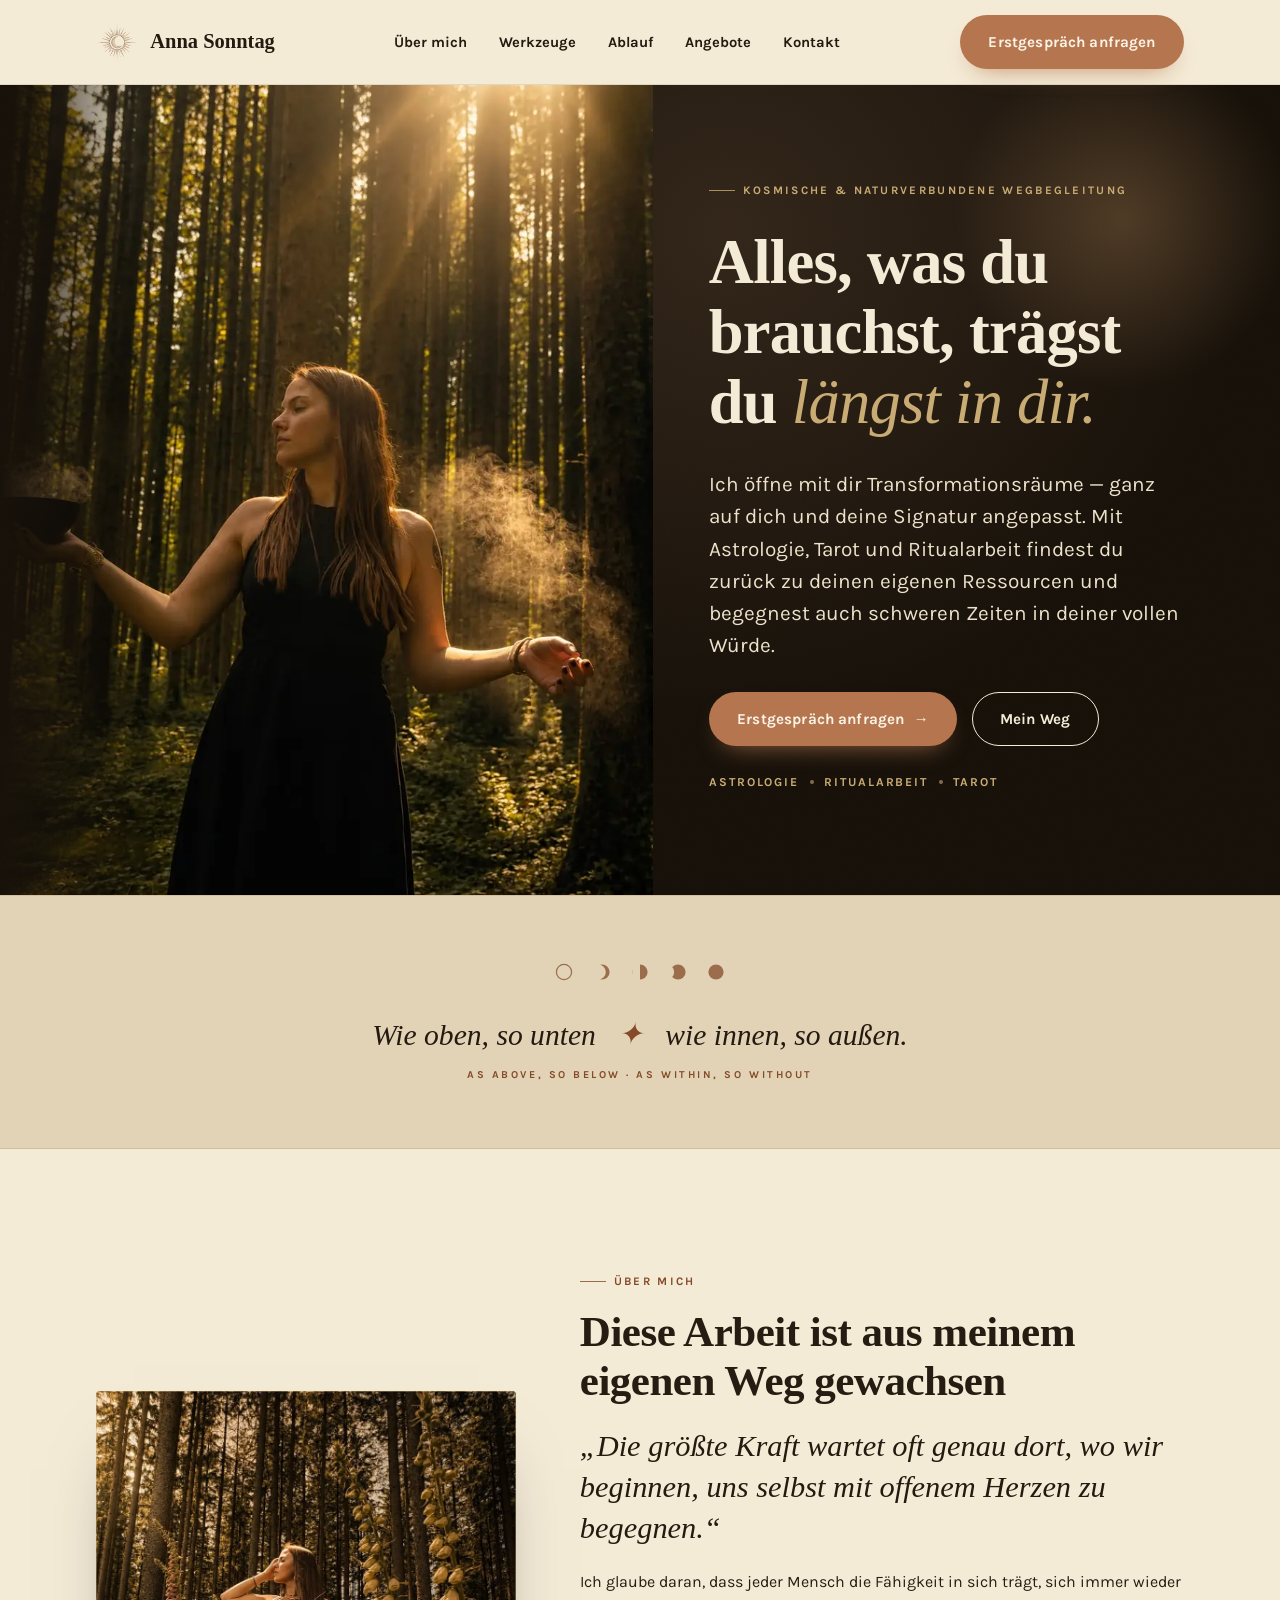
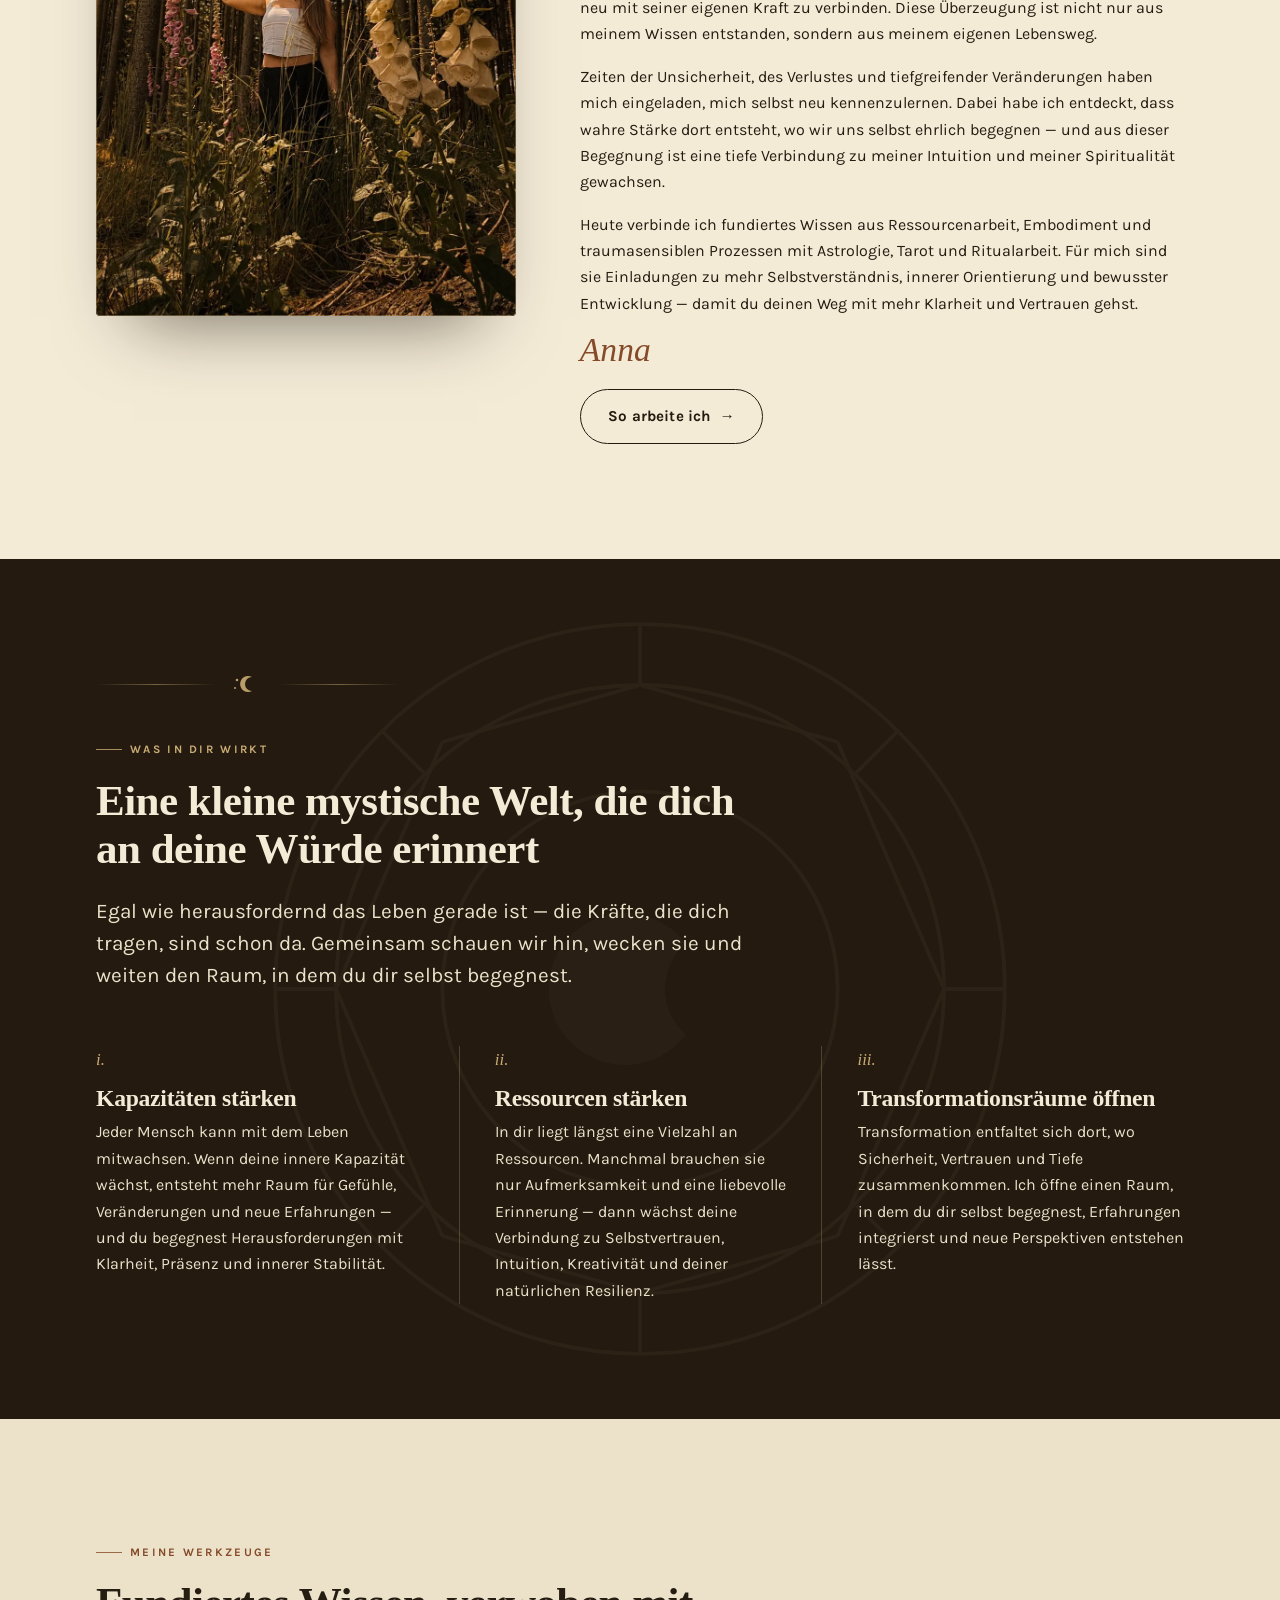
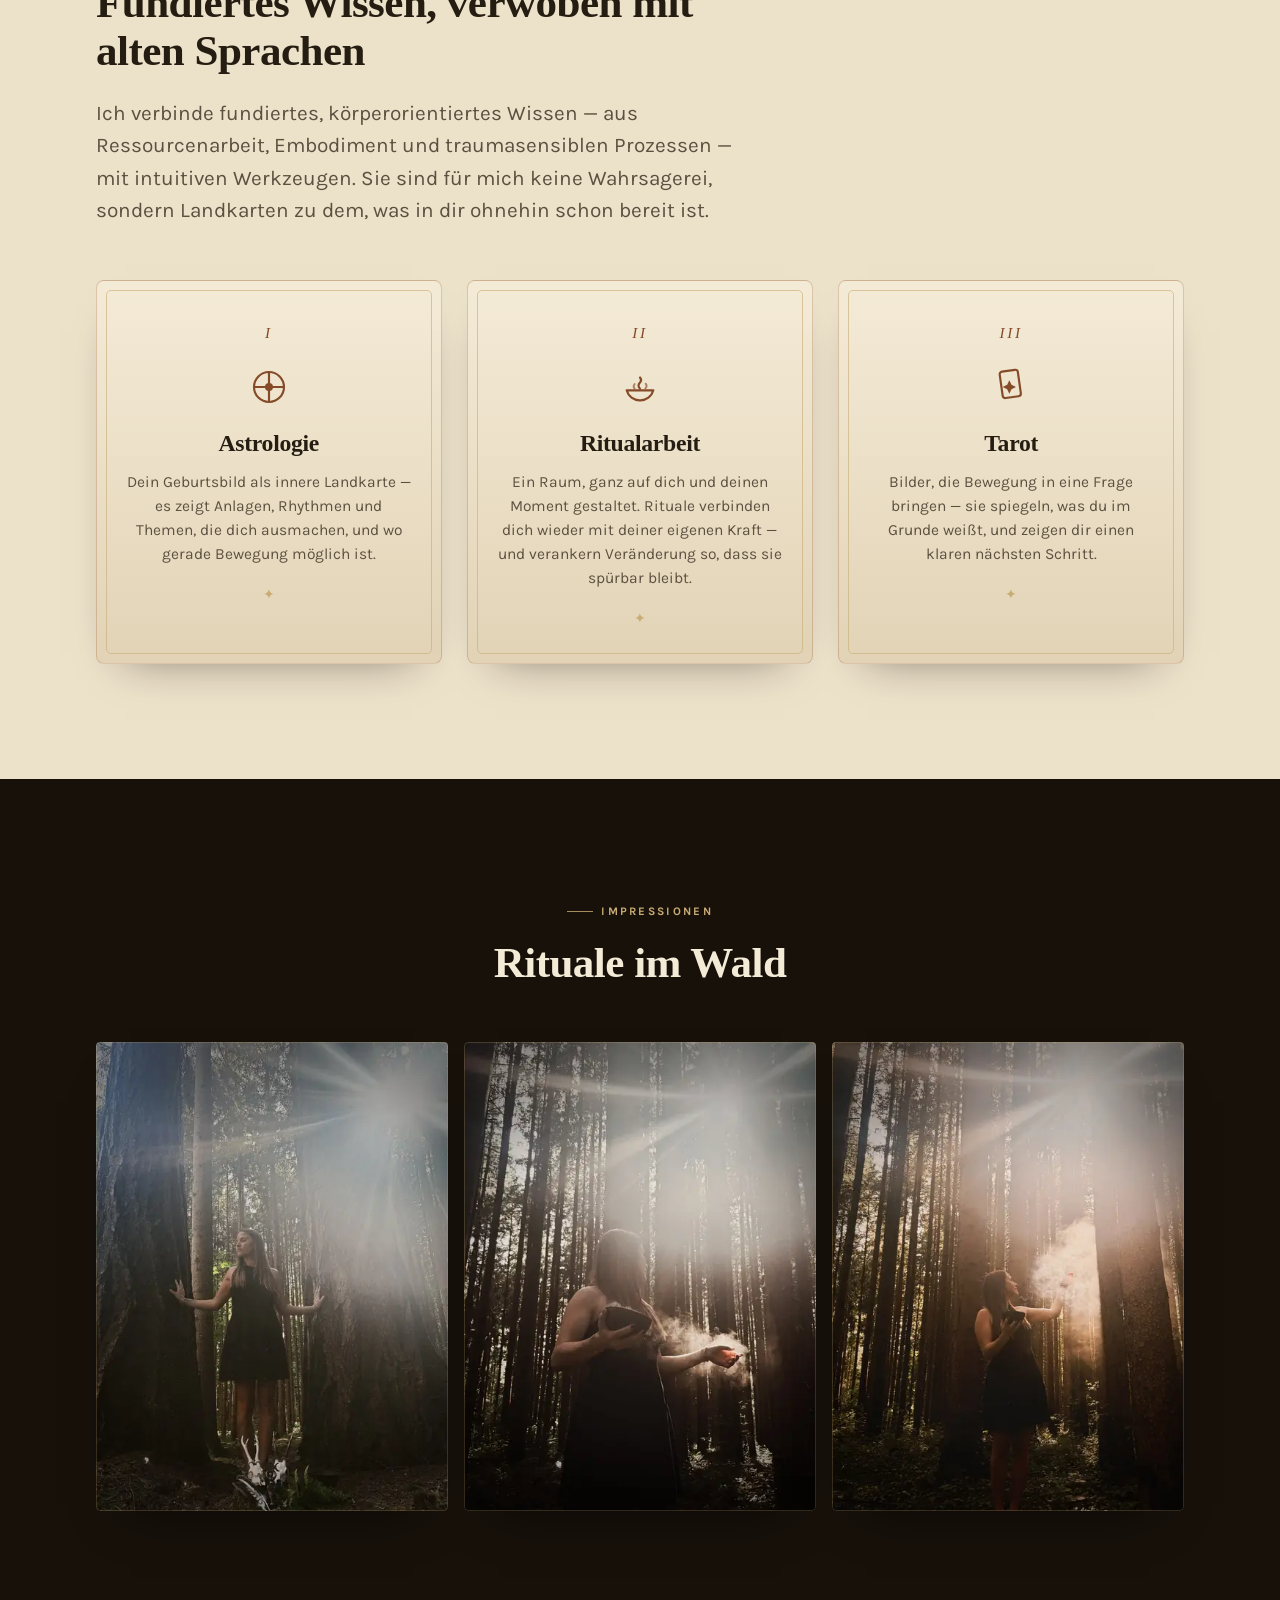
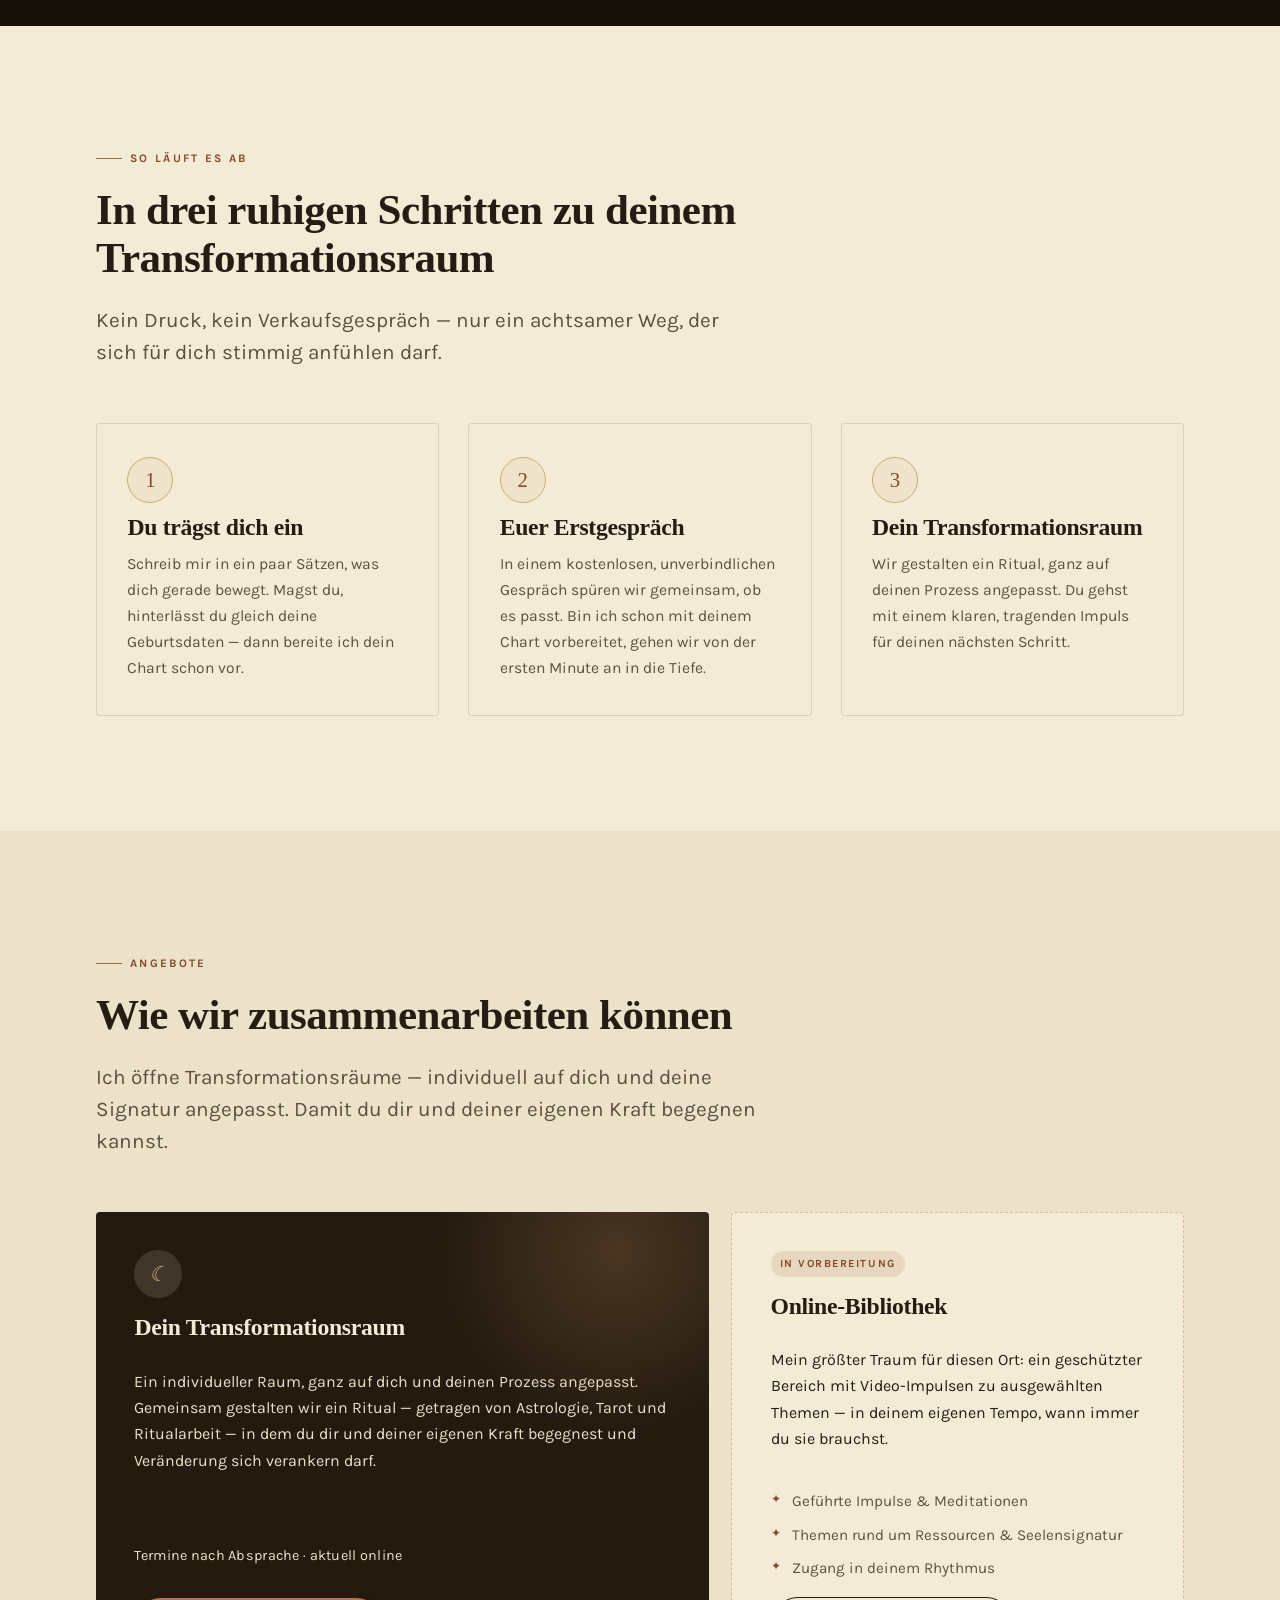
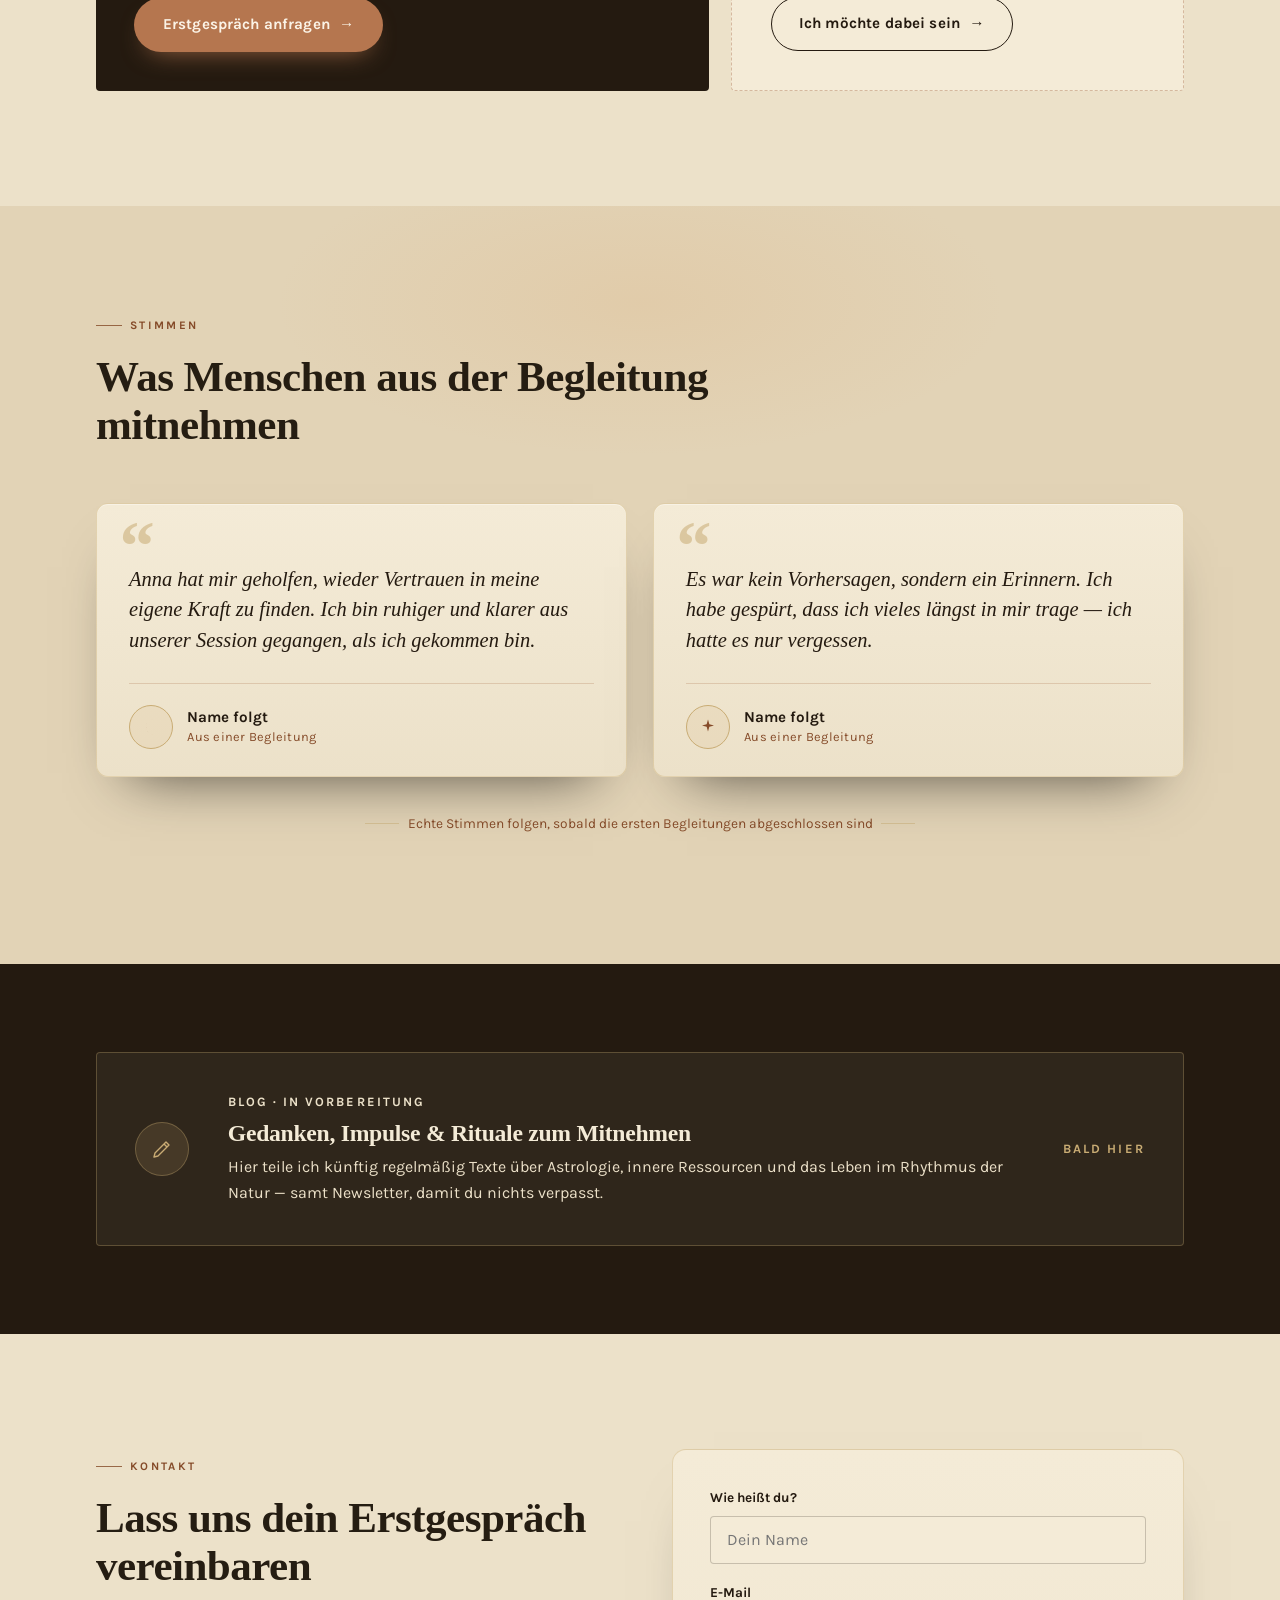
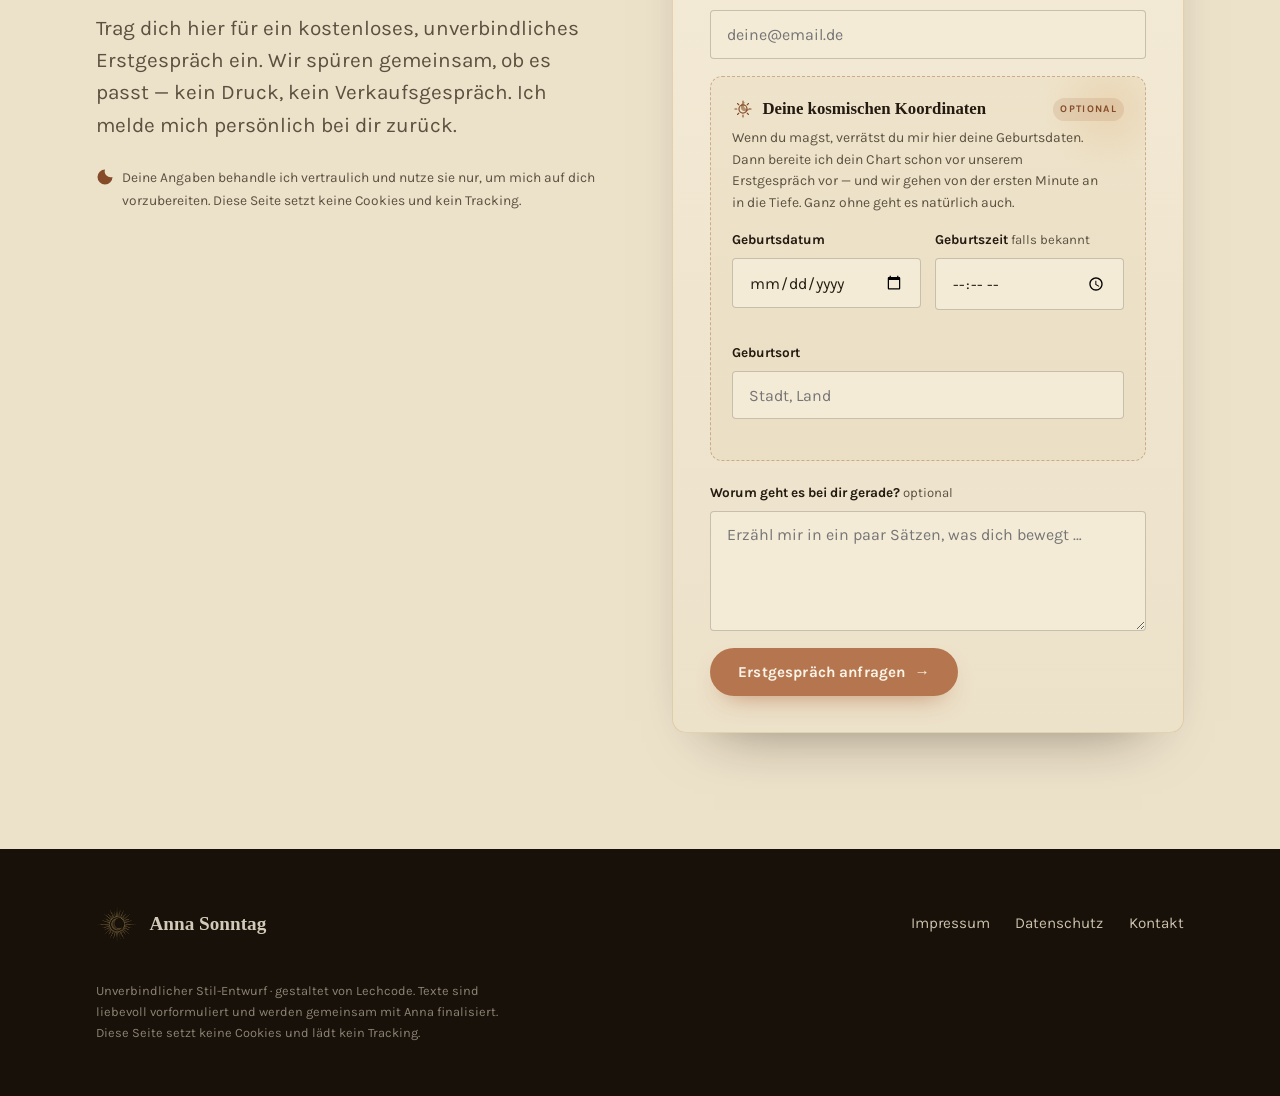
==== commit 7b519fc2: "Logo sichtbarer: helles Original-Favicon + Bronze-Emblem auf hellem Grund - Favicon = helles Origina" ====
--- a/index.html
+++ b/index.html
@@ -19,7 +19,7 @@
 <meta name="twitter:card" content="summary_large_image">
 <meta name="twitter:image" content="https://lechcode.github.io/anna-sonntag-vorschau/assets/og-anna.jpg">
 <meta name="theme-color" content="#17110a">
-<link rel="icon" href="data:image/svg+xml,%3Csvg%20xmlns%3D%27http%3A%2F%2Fwww.w3.org%2F2000%2Fsvg%27%20viewBox%3D%270%200%2064%2064%27%3E%3Ccircle%20cx%3D%2732%27%20cy%3D%2732%27%20r%3D%2731%27%20fill%3D%27%2317110a%27%2F%3E%3Cline%20x1%3D%2732.0%27%20y1%3D%2717.0%27%20x2%3D%2732.0%27%20y2%3D%277.0%27%20stroke%3D%27%23c9ac74%27%20stroke-width%3D%271.8%27%20stroke-linecap%3D%27round%27%2F%3E%3Cline%20x1%3D%2739.5%27%20y1%3D%2719.0%27%20x2%3D%2744.5%27%20y2%3D%2710.3%27%20stroke%3D%27%23c9ac74%27%20stroke-width%3D%271.8%27%20stroke-linecap%3D%27round%27%2F%3E%3Cline%20x1%3D%2745.0%27%20y1%3D%2724.5%27%20x2%3D%2753.7%27%20y2%3D%2719.5%27%20stroke%3D%27%23c9ac74%27%20stroke-width%3D%271.8%27%20stroke-linecap%3D%27round%27%2F%3E%3Cline%20x1%3D%2747.0%27%20y1%3D%2732.0%27%20x2%3D%2757.0%27%20y2%3D%2732.0%27%20stroke%3D%27%23c9ac74%27%20stroke-width%3D%271.8%27%20stroke-linecap%3D%27round%27%2F%3E%3Cline%20x1%3D%2745.0%27%20y1%3D%2739.5%27%20x2%3D%2753.7%27%20y2%3D%2744.5%27%20stroke%3D%27%23c9ac74%27%20stroke-width%3D%271.8%27%20stroke-linecap%3D%27round%27%2F%3E%3Cline%20x1%3D%2739.5%27%20y1%3D%2745.0%27%20x2%3D%2744.5%27%20y2%3D%2753.7%27%20stroke%3D%27%23c9ac74%27%20stroke-width%3D%271.8%27%20stroke-linecap%3D%27round%27%2F%3E%3Cline%20x1%3D%2732.0%27%20y1%3D%2747.0%27%20x2%3D%2732.0%27%20y2%3D%2757.0%27%20stroke%3D%27%23c9ac74%27%20stroke-width%3D%271.8%27%20stroke-linecap%3D%27round%27%2F%3E%3Cline%20x1%3D%2724.5%27%20y1%3D%2745.0%27%20x2%3D%2719.5%27%20y2%3D%2753.7%27%20stroke%3D%27%23c9ac74%27%20stroke-width%3D%271.8%27%20stroke-linecap%3D%27round%27%2F%3E%3Cline%20x1%3D%2719.0%27%20y1%3D%2739.5%27%20x2%3D%2710.3%27%20y2%3D%2744.5%27%20stroke%3D%27%23c9ac74%27%20stroke-width%3D%271.8%27%20stroke-linecap%3D%27round%27%2F%3E%3Cline%20x1%3D%2717.0%27%20y1%3D%2732.0%27%20x2%3D%277.0%27%20y2%3D%2732.0%27%20stroke%3D%27%23c9ac74%27%20stroke-width%3D%271.8%27%20stroke-linecap%3D%27round%27%2F%3E%3Cline%20x1%3D%2719.0%27%20y1%3D%2724.5%27%20x2%3D%2710.3%27%20y2%3D%2719.5%27%20stroke%3D%27%23c9ac74%27%20stroke-width%3D%271.8%27%20stroke-linecap%3D%27round%27%2F%3E%3Cline%20x1%3D%2724.5%27%20y1%3D%2719.0%27%20x2%3D%2719.5%27%20y2%3D%2710.3%27%20stroke%3D%27%23c9ac74%27%20stroke-width%3D%271.8%27%20stroke-linecap%3D%27round%27%2F%3E%3Cg%20transform%3D%27rotate%28-18%2032%2032%29%27%3E%3Ccircle%20cx%3D%2732%27%20cy%3D%2732%27%20r%3D%2712%27%20fill%3D%27%23c9ac74%27%2F%3E%3Ccircle%20cx%3D%2736.5%27%20cy%3D%2730.5%27%20r%3D%2710.2%27%20fill%3D%27%2317110a%27%2F%3E%3C%2Fg%3E%3Cpolygon%20points%3D%2746.0%2C19.4%2045.4%2C17.6%2043.6%2C17.0%2045.4%2C16.4%2046.0%2C14.6%2046.6%2C16.4%2048.4%2C17.0%2046.6%2C17.6%27%20fill%3D%27%23c9ac74%27%2F%3E%3C%2Fsvg%3E">
+<link rel="icon" type="image/png" href="assets/favicon.png">
 <link rel="preload" href="assets/fonts/fraunces-600.woff2" as="font" type="font/woff2" crossorigin>
 <link rel="preload" href="assets/fonts/fraunces-italic.woff2" as="font" type="font/woff2" crossorigin>
 <link rel="preload" href="assets/fonts/karla-regular.woff2" as="font" type="font/woff2" crossorigin>
@@ -311,9 +311,8 @@
 .footer-links{display:flex;gap:1.6rem;flex-wrap:wrap;list-style:none;padding:0;margin:0;font-size:.95rem}
 .footer-fine{margin-top:2.2rem;font-size:.8rem;opacity:.55;max-width:52ch}
 
-/* ===== brand mark — her real logo as a warm espresso "coin" (gold reads on light nav) ===== */
-.brand-mark{width:38px;height:38px;border-radius:50%;flex:none;display:inline-flex;align-items:center;justify-content:center;background:radial-gradient(circle at 50% 40%, #2d2113 0%, #171009 100%);box-shadow:inset 0 0 0 1px rgba(201,172,116,.4), 0 5px 14px -8px rgba(23,17,10,.7)}
-.brand-mark img{width:27px;height:27px;object-fit:contain}
+/* ===== brand mark — her logo as a bronze embossed emblem directly on the light nav ===== */
+.brand-mark{width:42px;height:42px;object-fit:contain;flex:none}
 .footer-mark{width:42px;height:42px;object-fit:contain;flex:none}
 
 /* ===== contact form — Erstgespräch mit kosmischen Koordinaten ===== */
@@ -343,7 +342,7 @@
 <nav class="nav">
   <div class="wrap">
     <a href="#top" class="brand" aria-label="Anna Sonntag — Startseite">
-      <span class="brand-mark" aria-hidden="true"><img src="assets/logo-anna-gold.png" width="27" height="27" alt=""></span>
+      <img class="brand-mark" src="assets/logo-anna-bronze.png" width="42" height="42" alt="" aria-hidden="true">
       Anna Sonntag
     </a>
     <ul class="nav-links" id="navLinks">
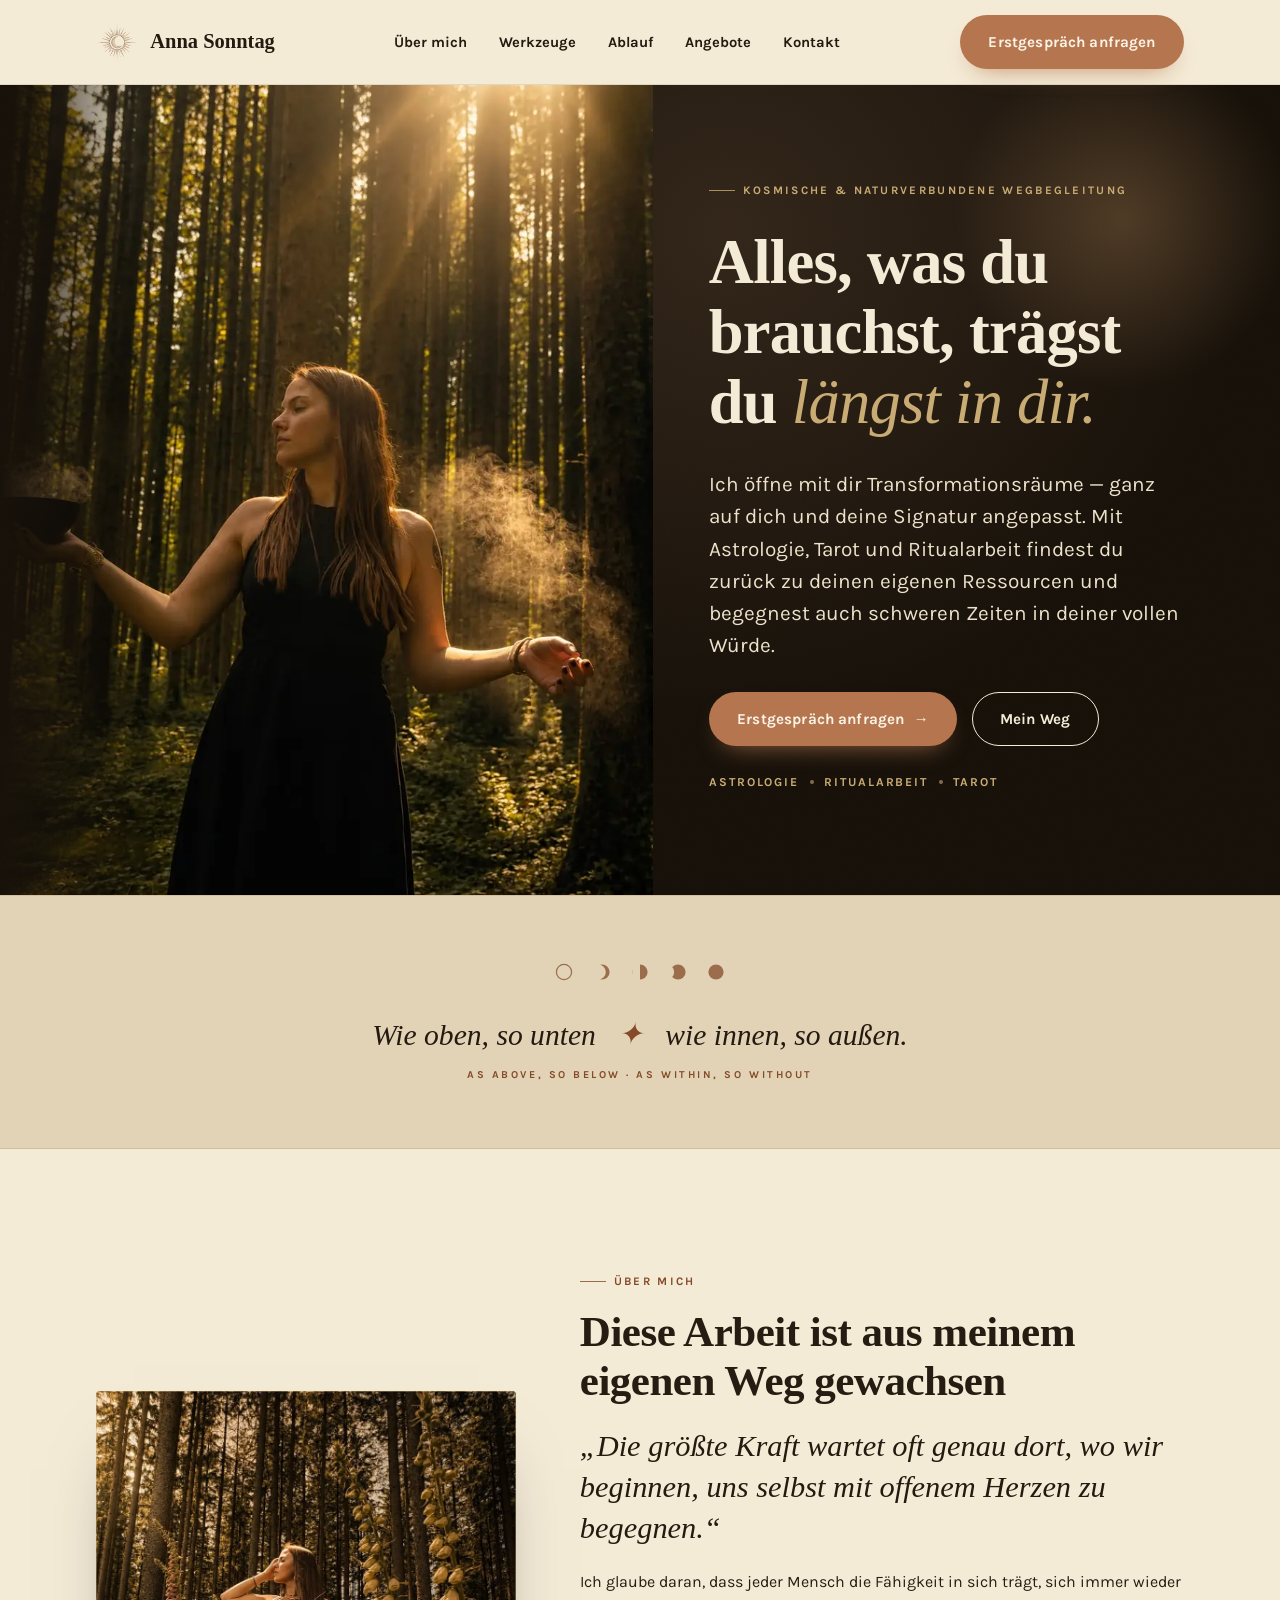
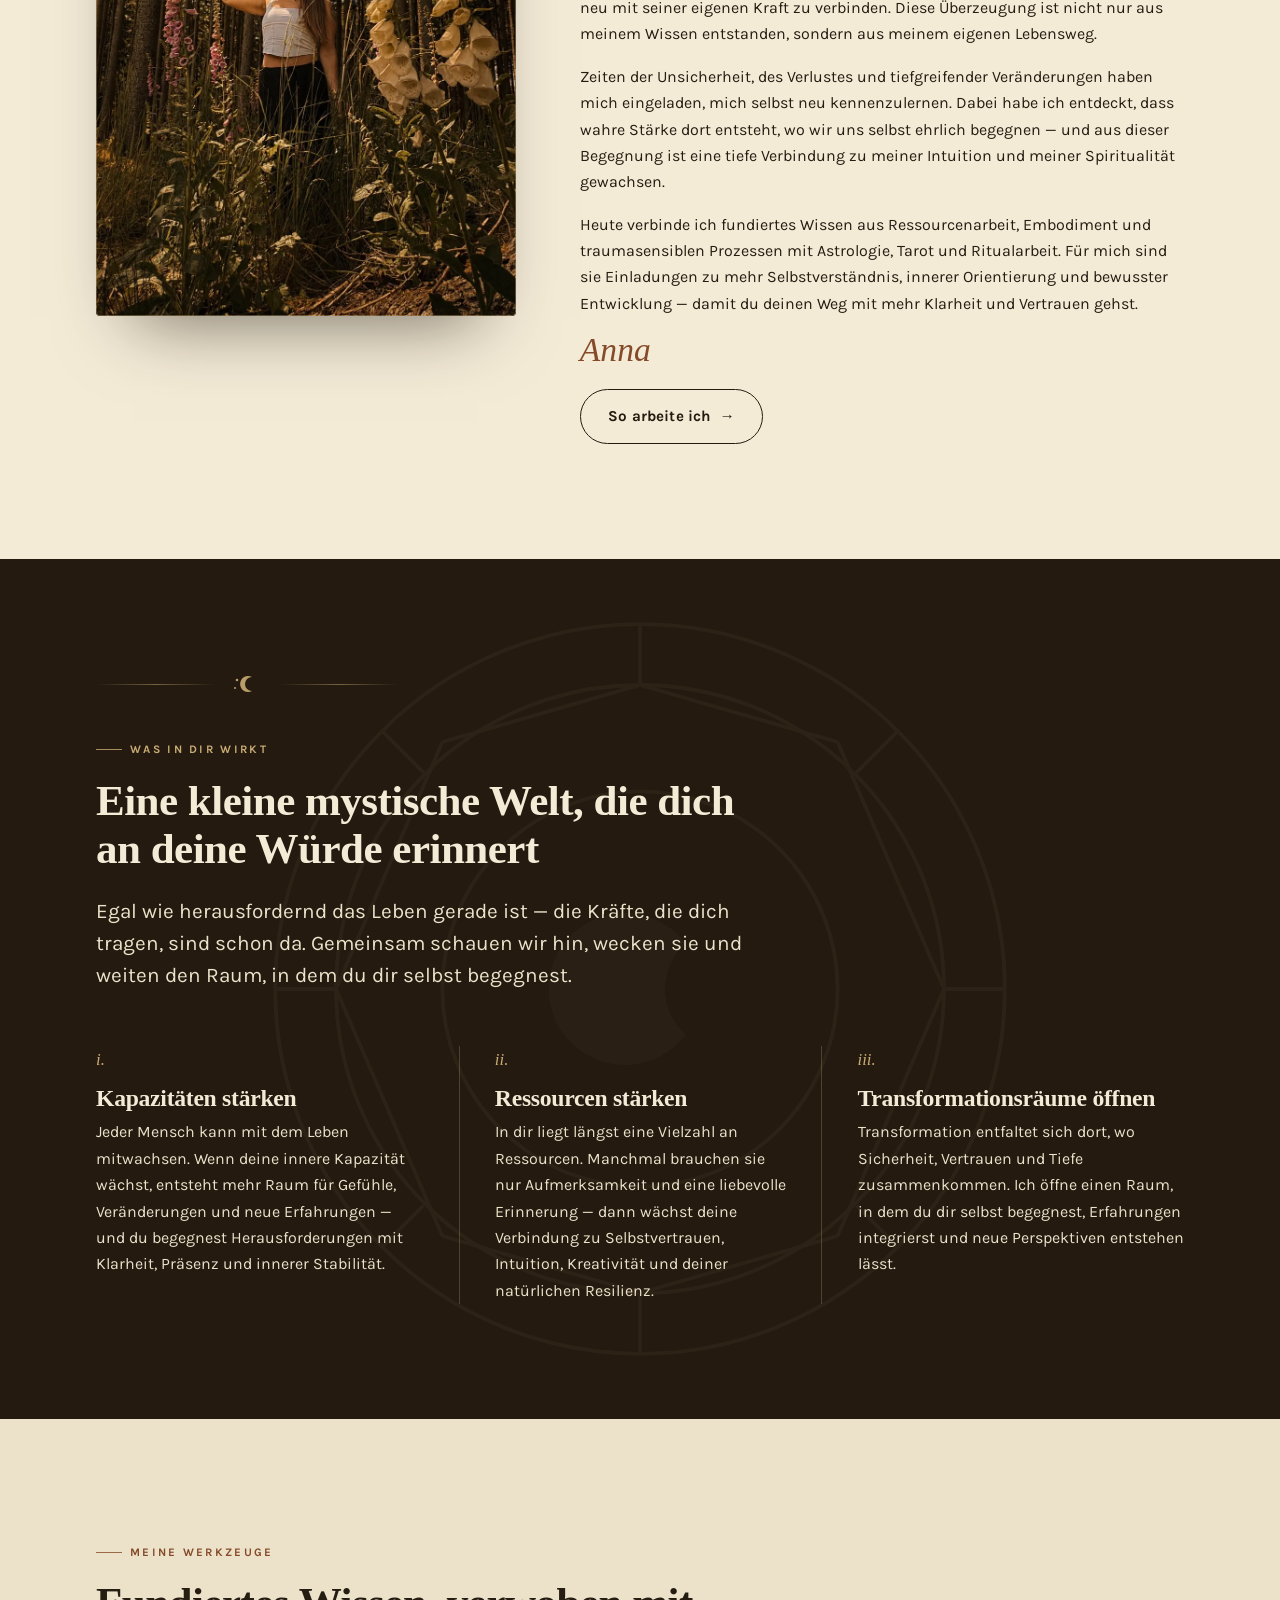
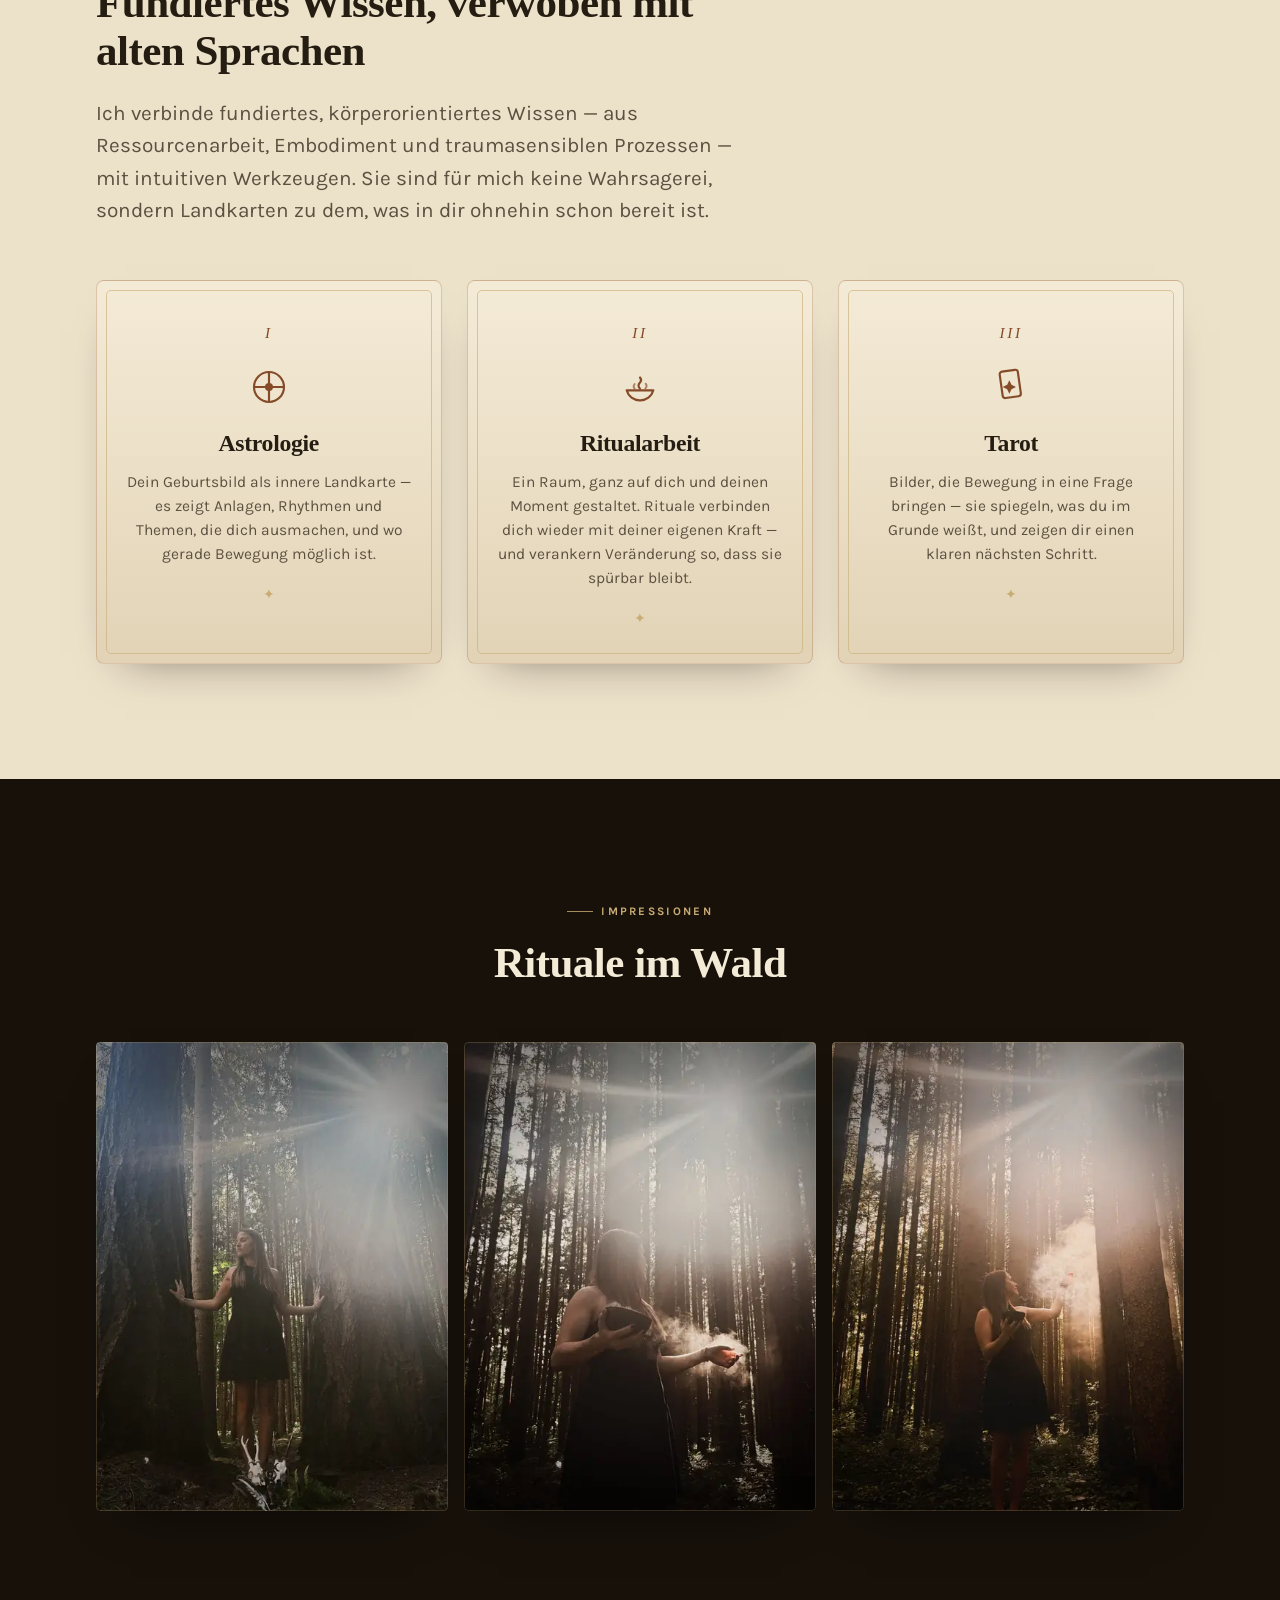
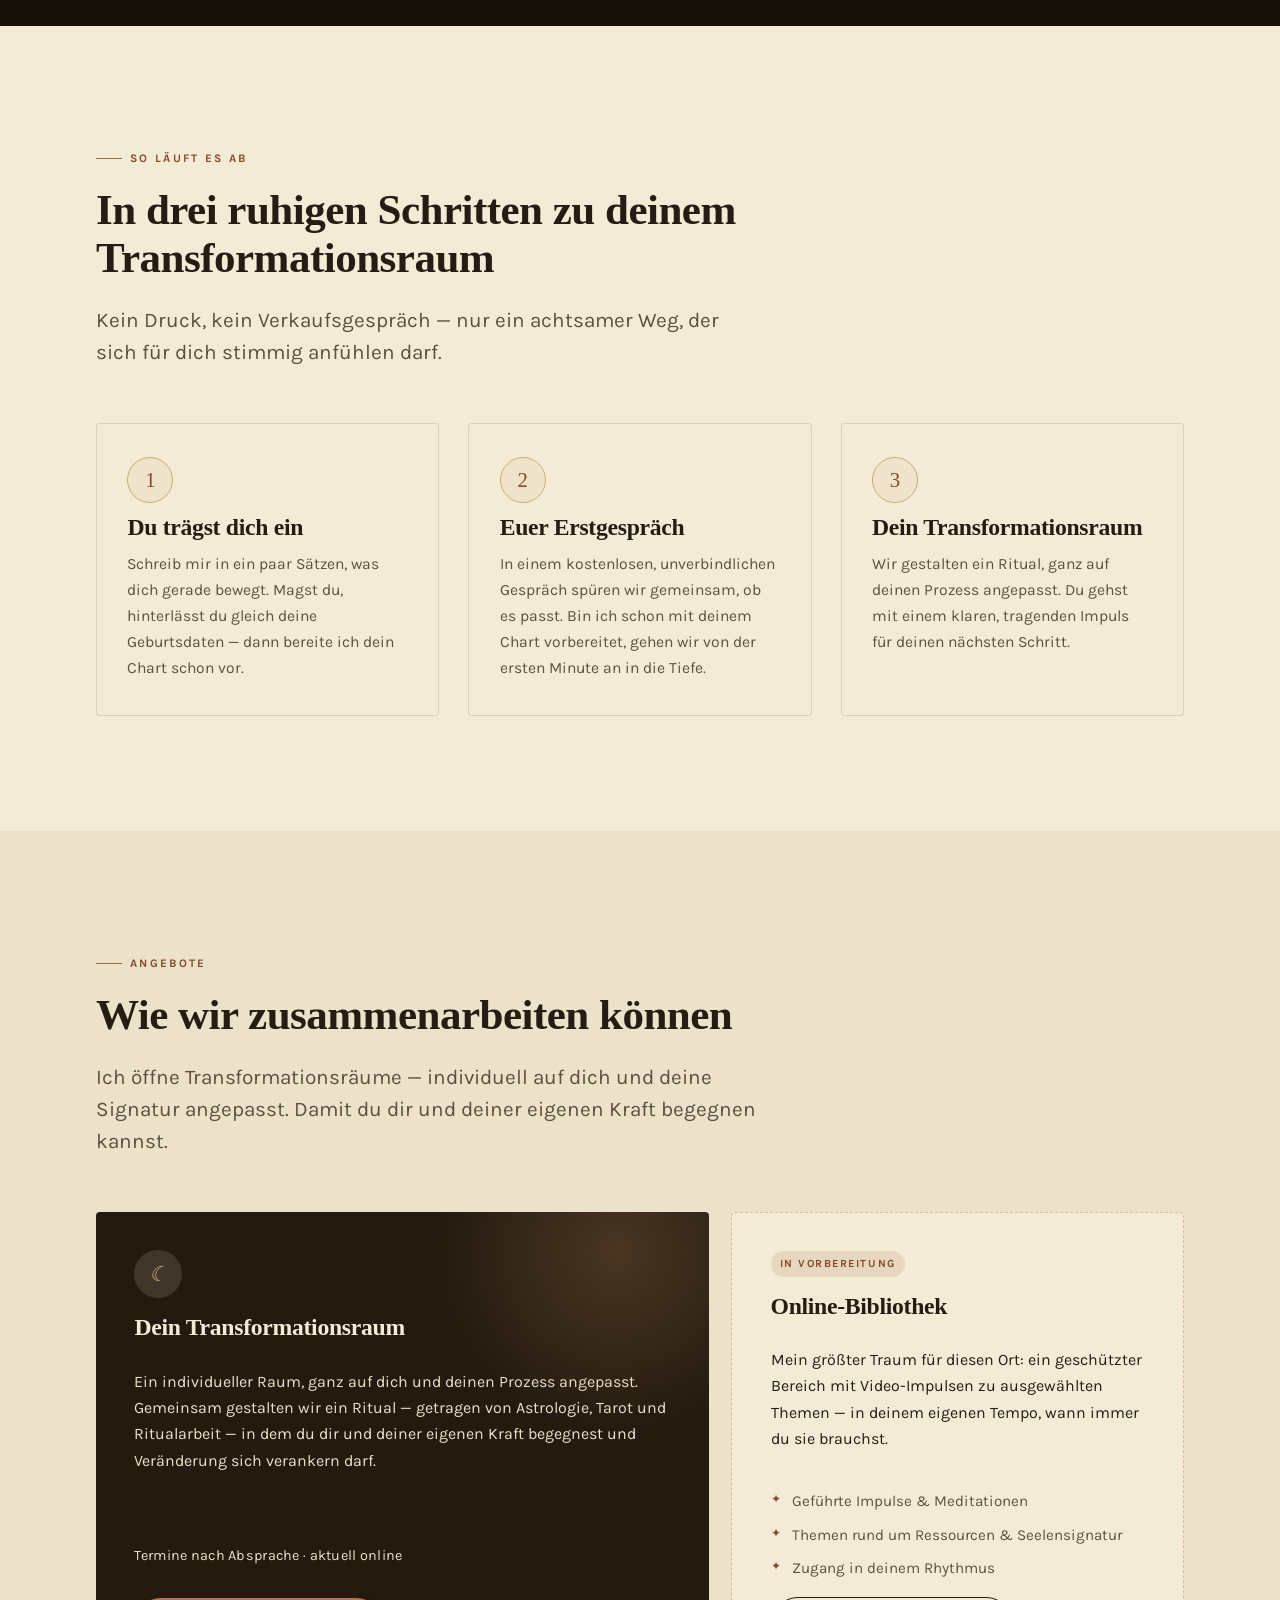
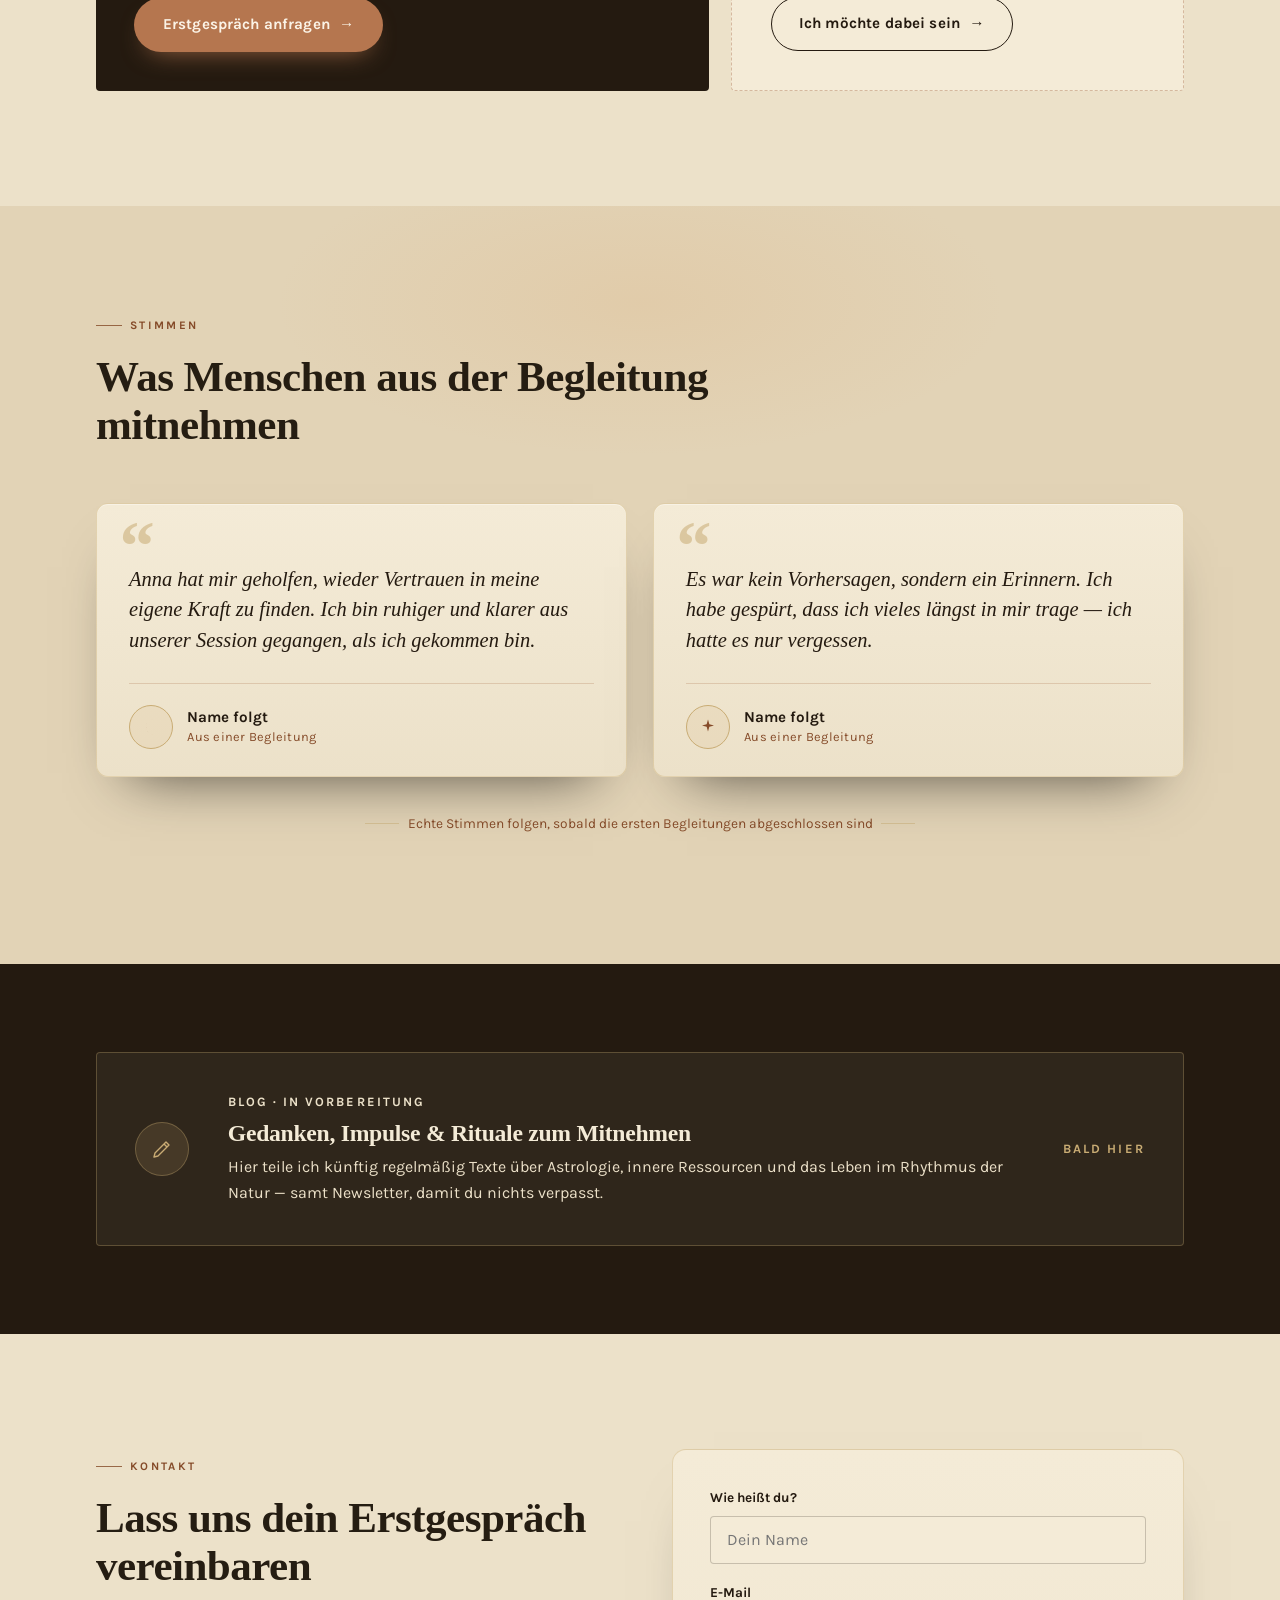
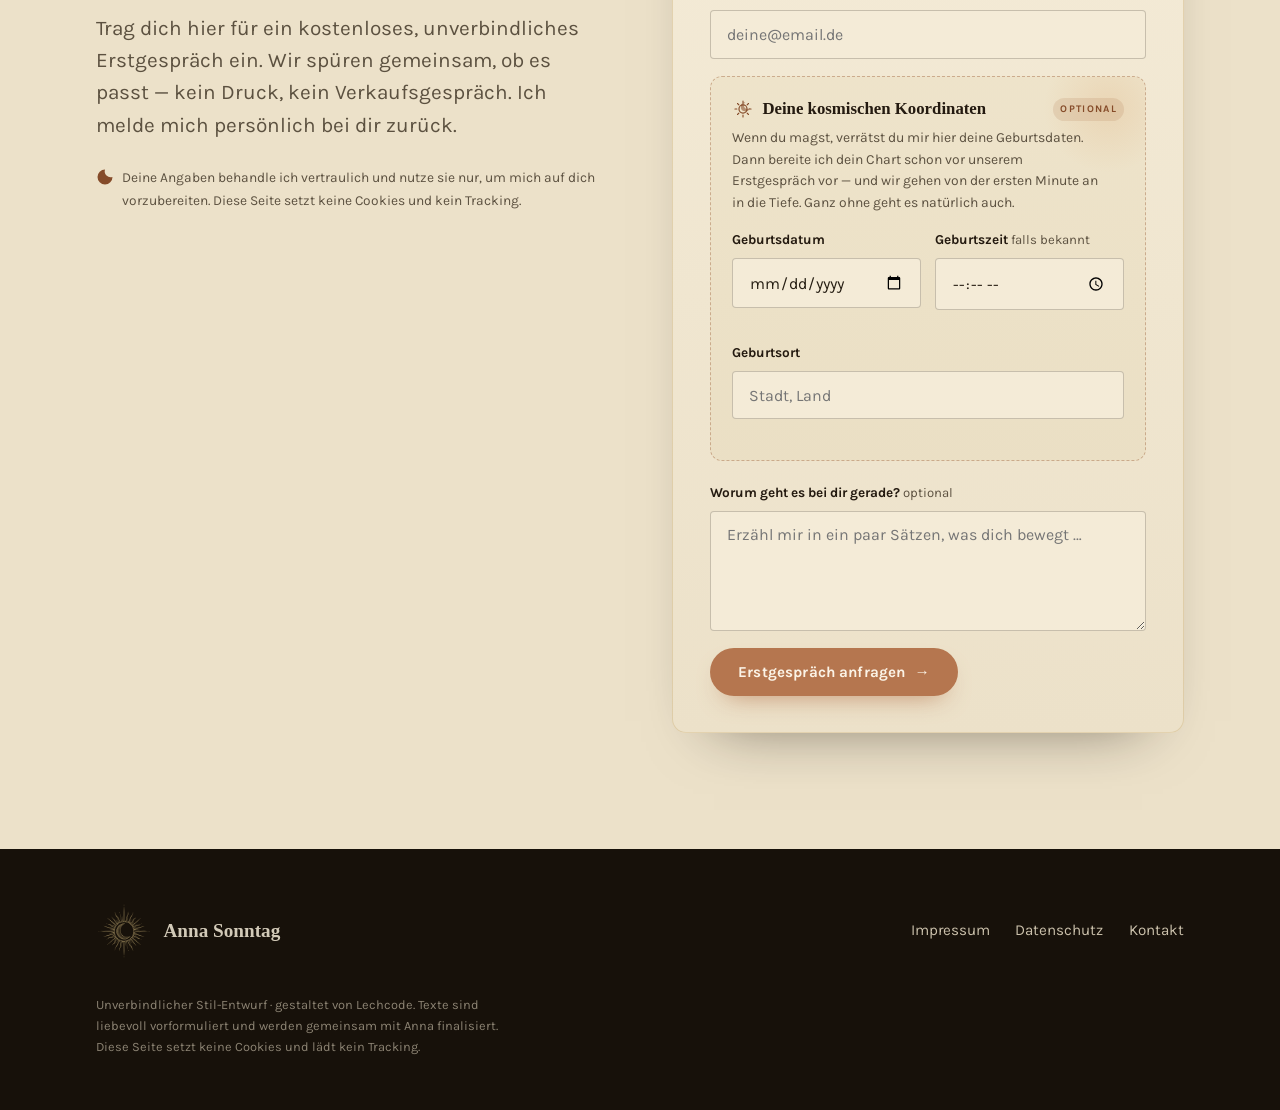
==== commit 284575bb: "Footer-Logo sichtbarer: Emblem größer (56px) + helleres Gold (#e8cd8c) Co-Authored-By: Claude Opus 4" ====
--- a/index.html
+++ b/index.html
@@ -313,7 +313,7 @@
 
 /* ===== brand mark — her logo as a bronze embossed emblem directly on the light nav ===== */
 .brand-mark{width:42px;height:42px;object-fit:contain;flex:none}
-.footer-mark{width:42px;height:42px;object-fit:contain;flex:none}
+.footer-mark{width:56px;height:56px;object-fit:contain;flex:none}
 
 /* ===== contact form — Erstgespräch mit kosmischen Koordinaten ===== */
 .form-card{background:linear-gradient(180deg,var(--paper-light),var(--paper));border:1px solid rgba(201,172,116,.4);border-radius:14px;padding:clamp(1.5rem,3vw,2.3rem);box-shadow:0 30px 60px -42px rgba(23,17,10,.6)}
@@ -680,7 +680,7 @@
   <div class="wrap">
     <div class="footer-grid">
       <a href="#top" class="brand" style="color:var(--paper-light);font-size:1.2rem">
-        <img class="footer-mark" src="assets/logo-anna-gold.png" width="42" height="42" alt="">
+        <img class="footer-mark" src="assets/logo-anna-gold.png" width="56" height="56" alt="">
         Anna Sonntag
       </a>
       <ul class="footer-links">
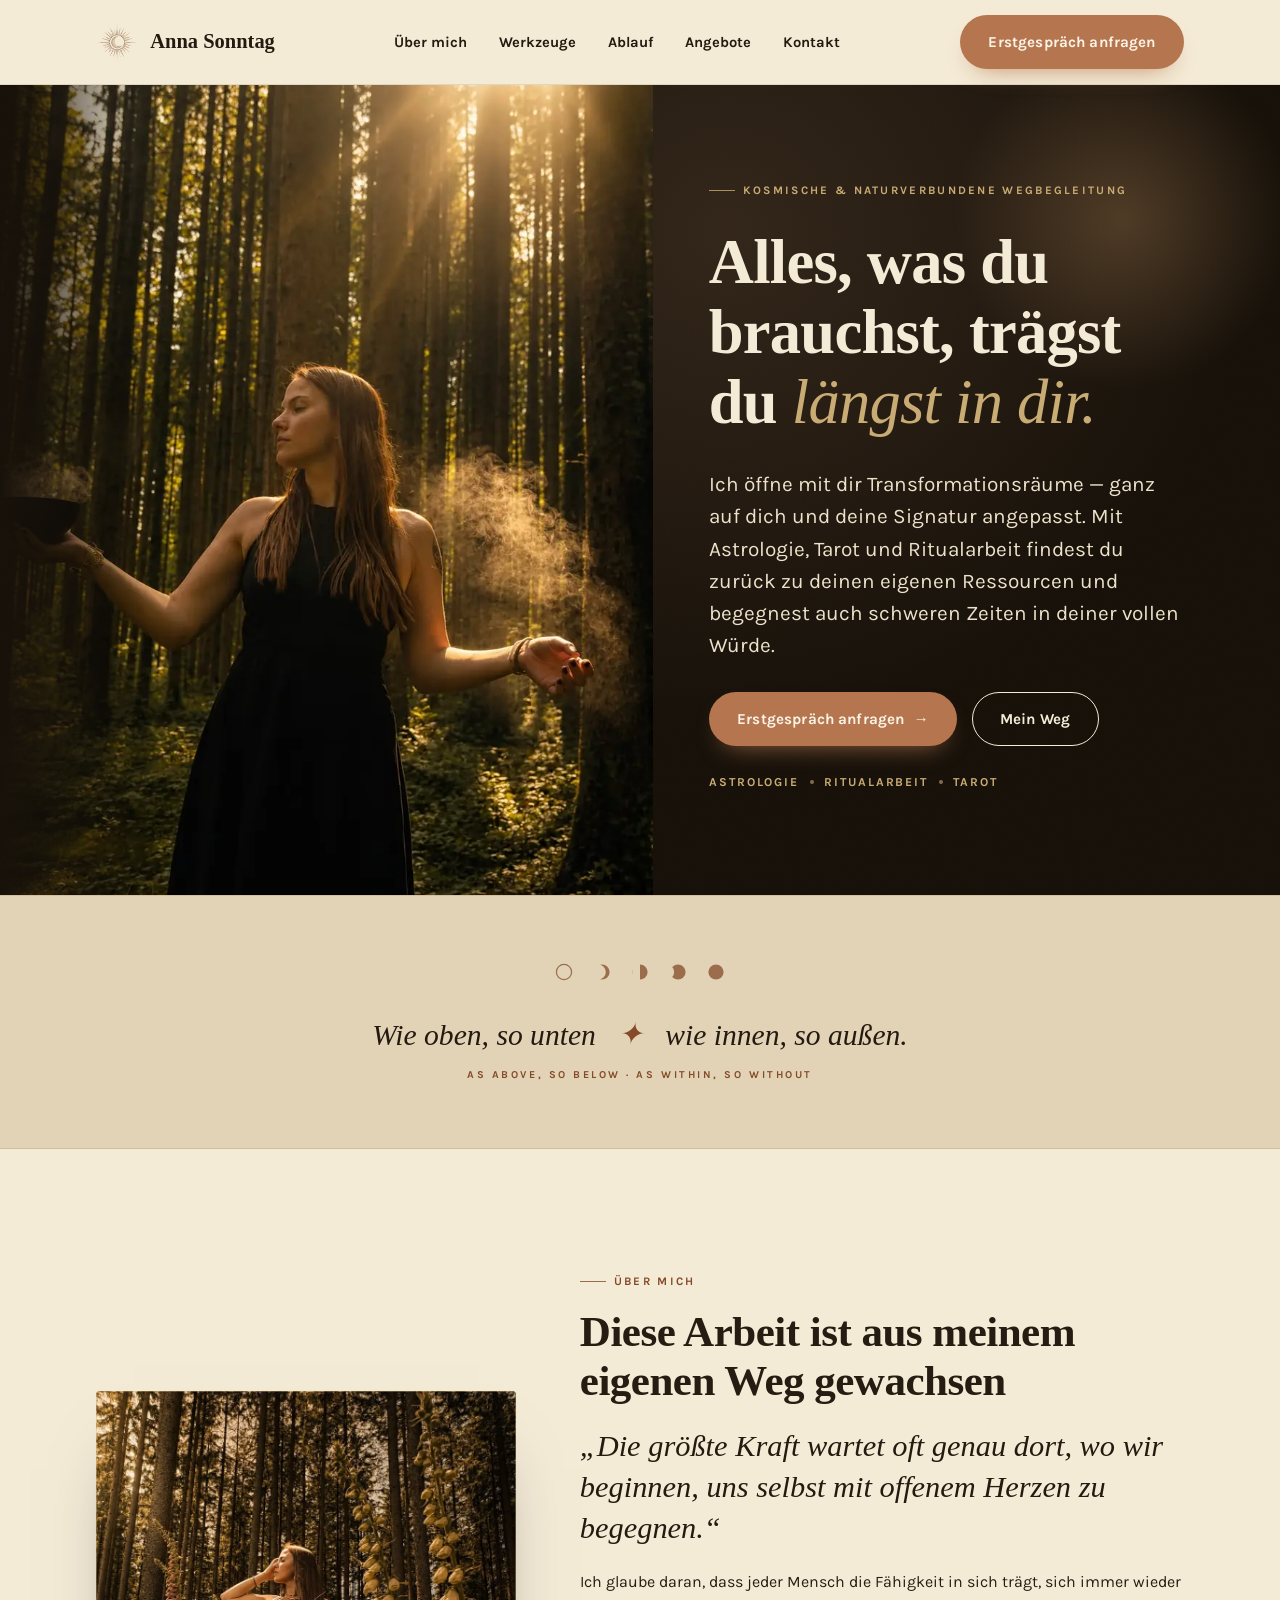
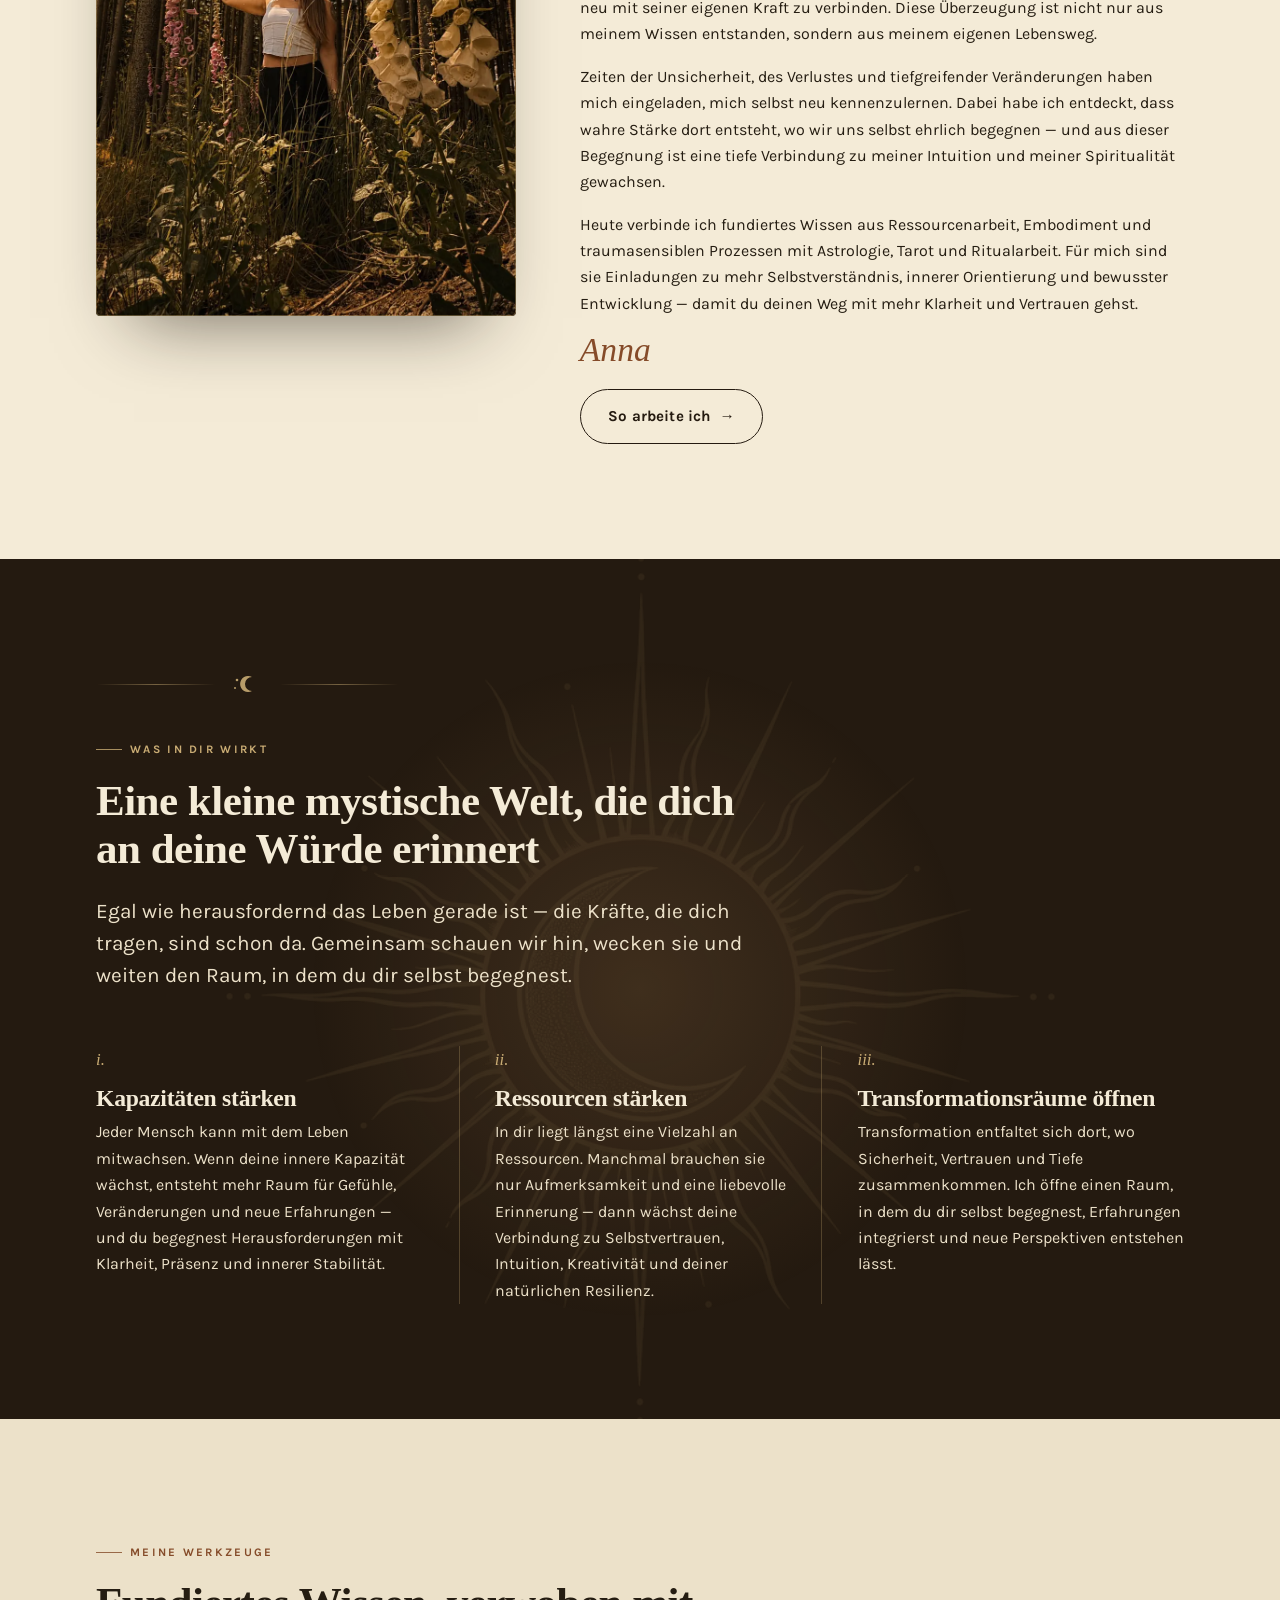
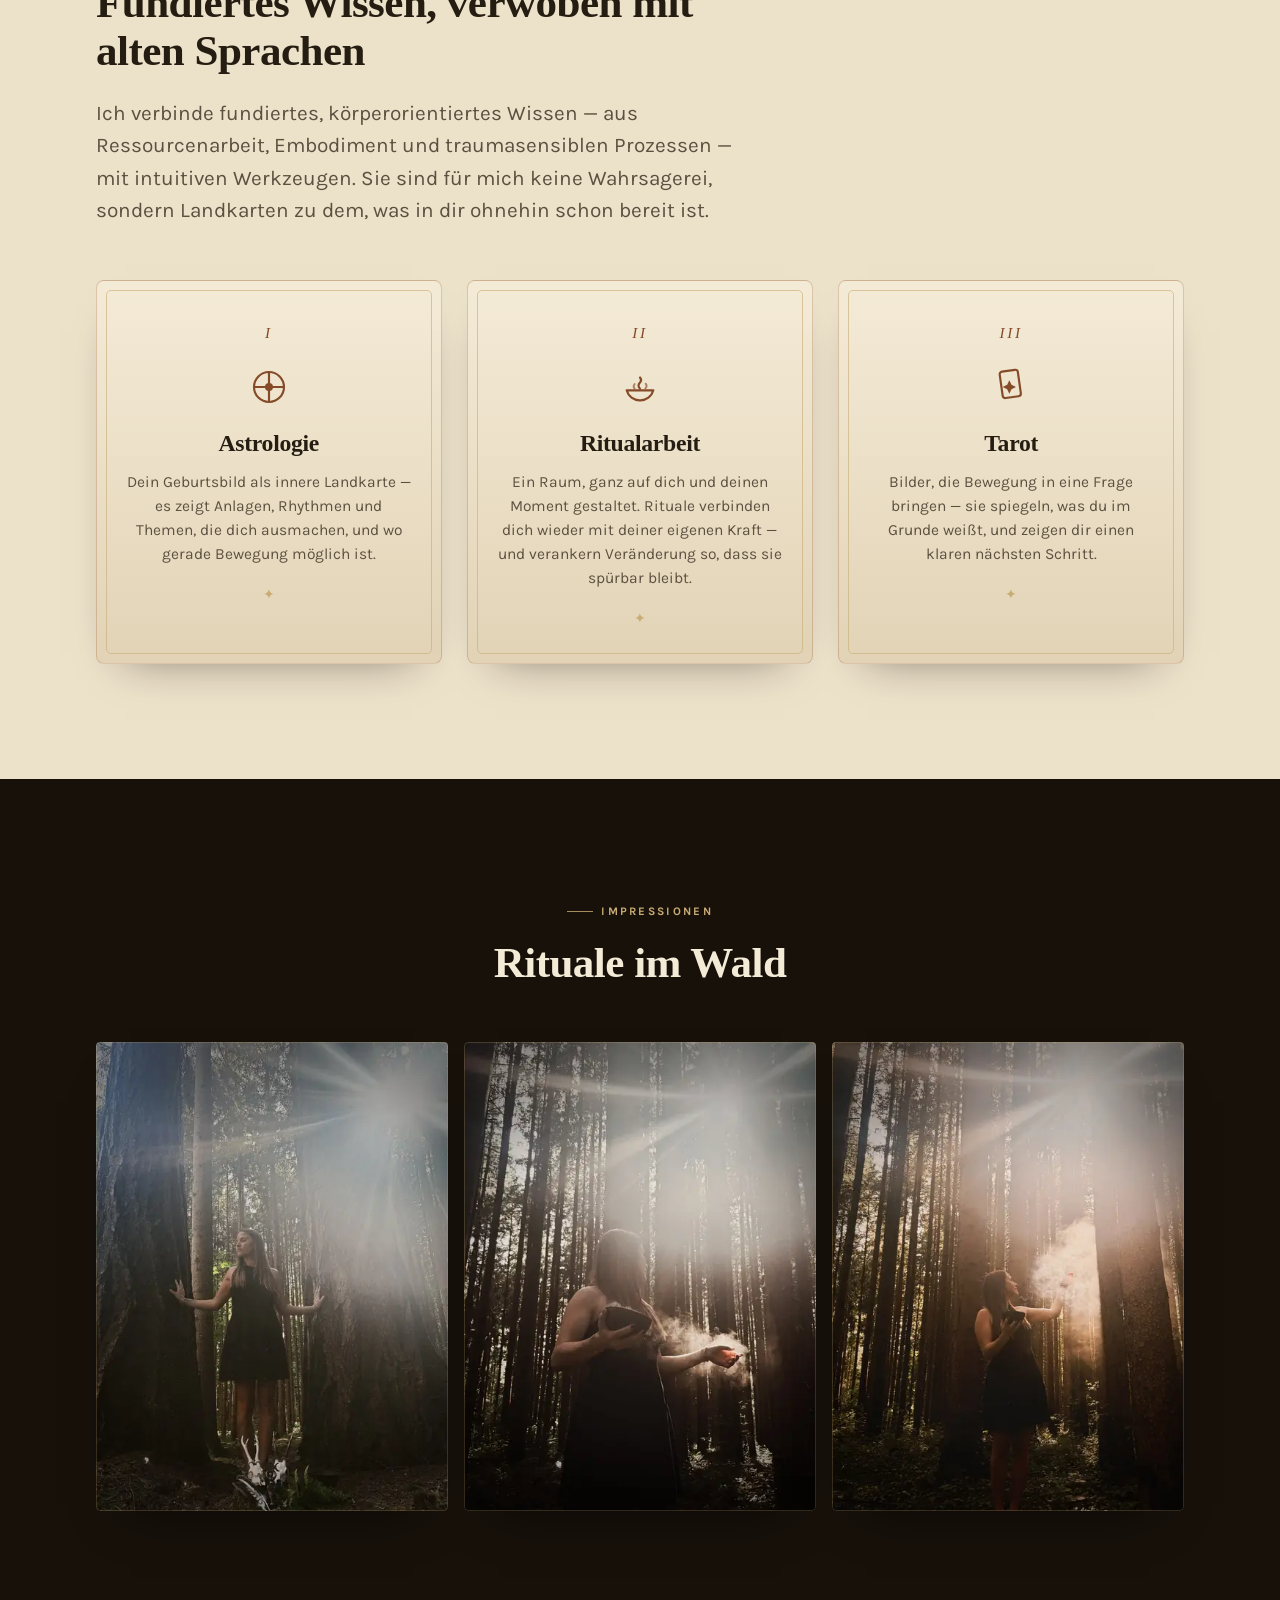
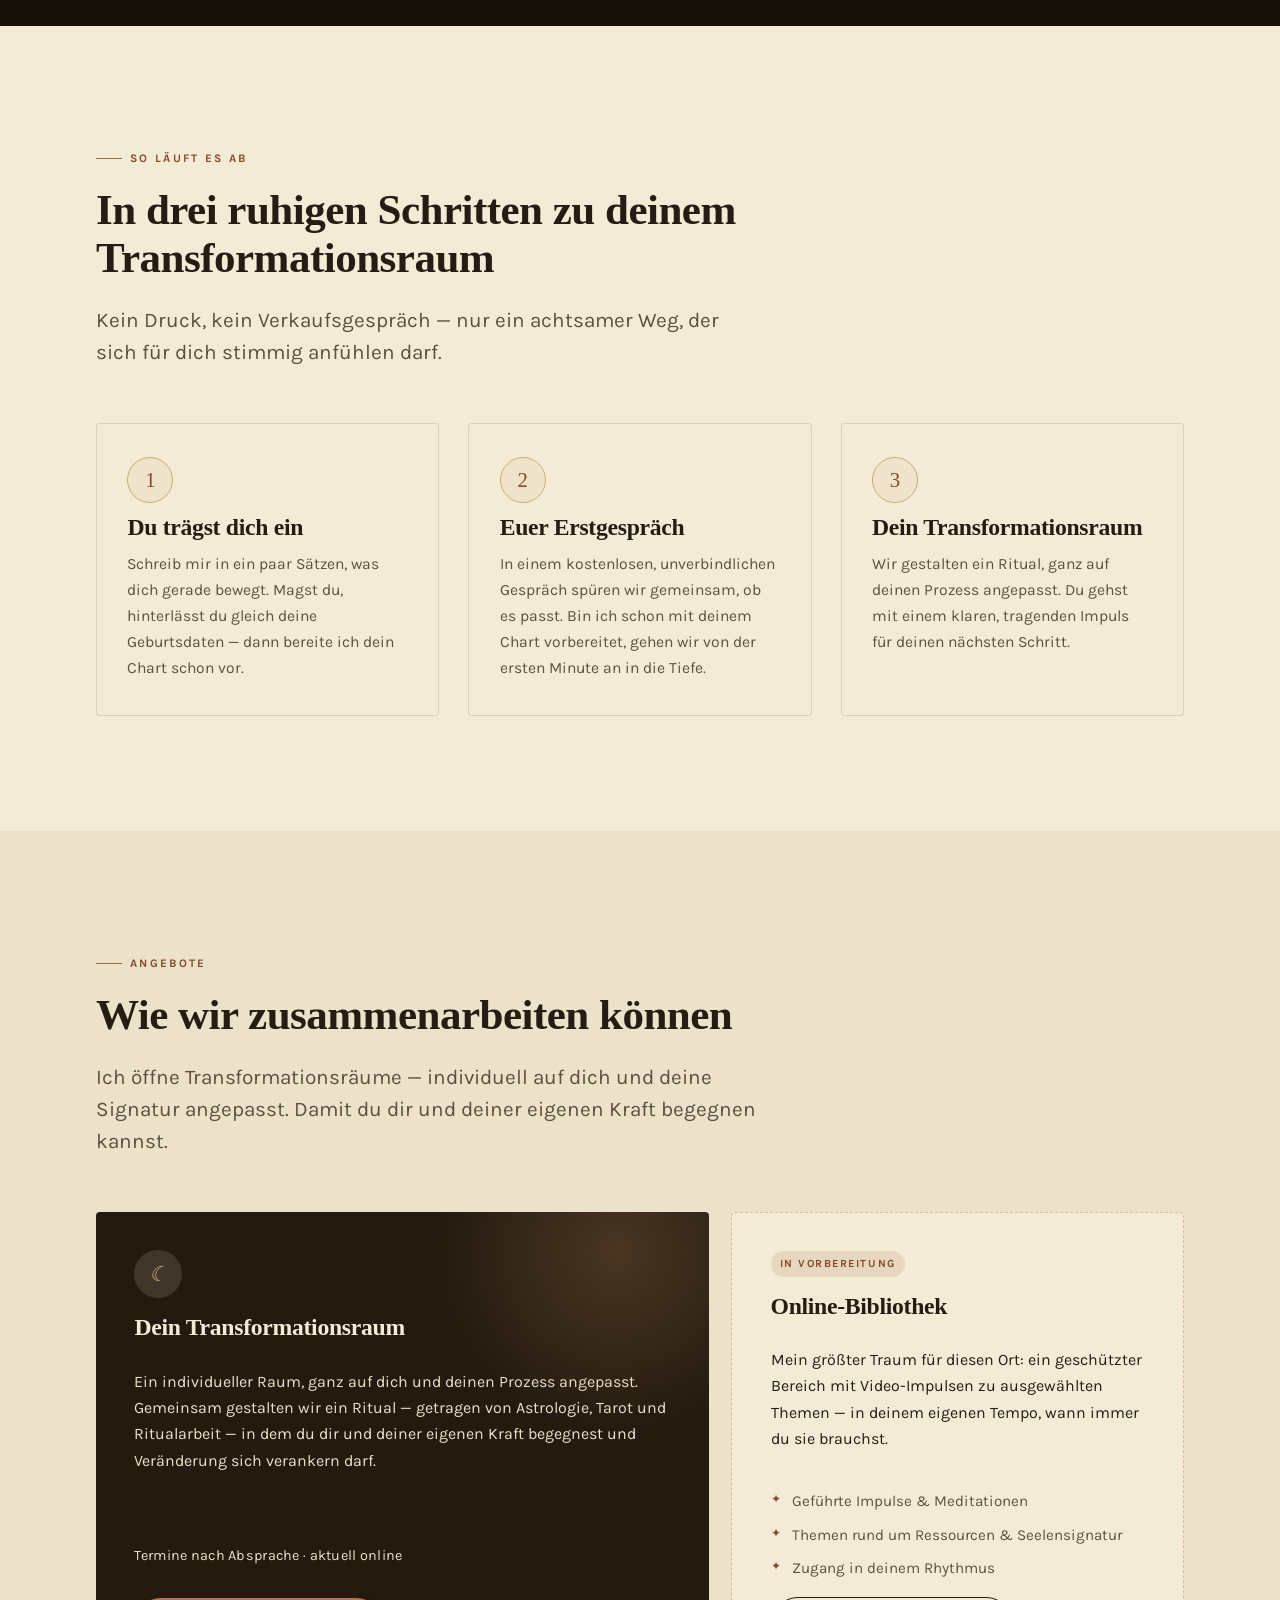
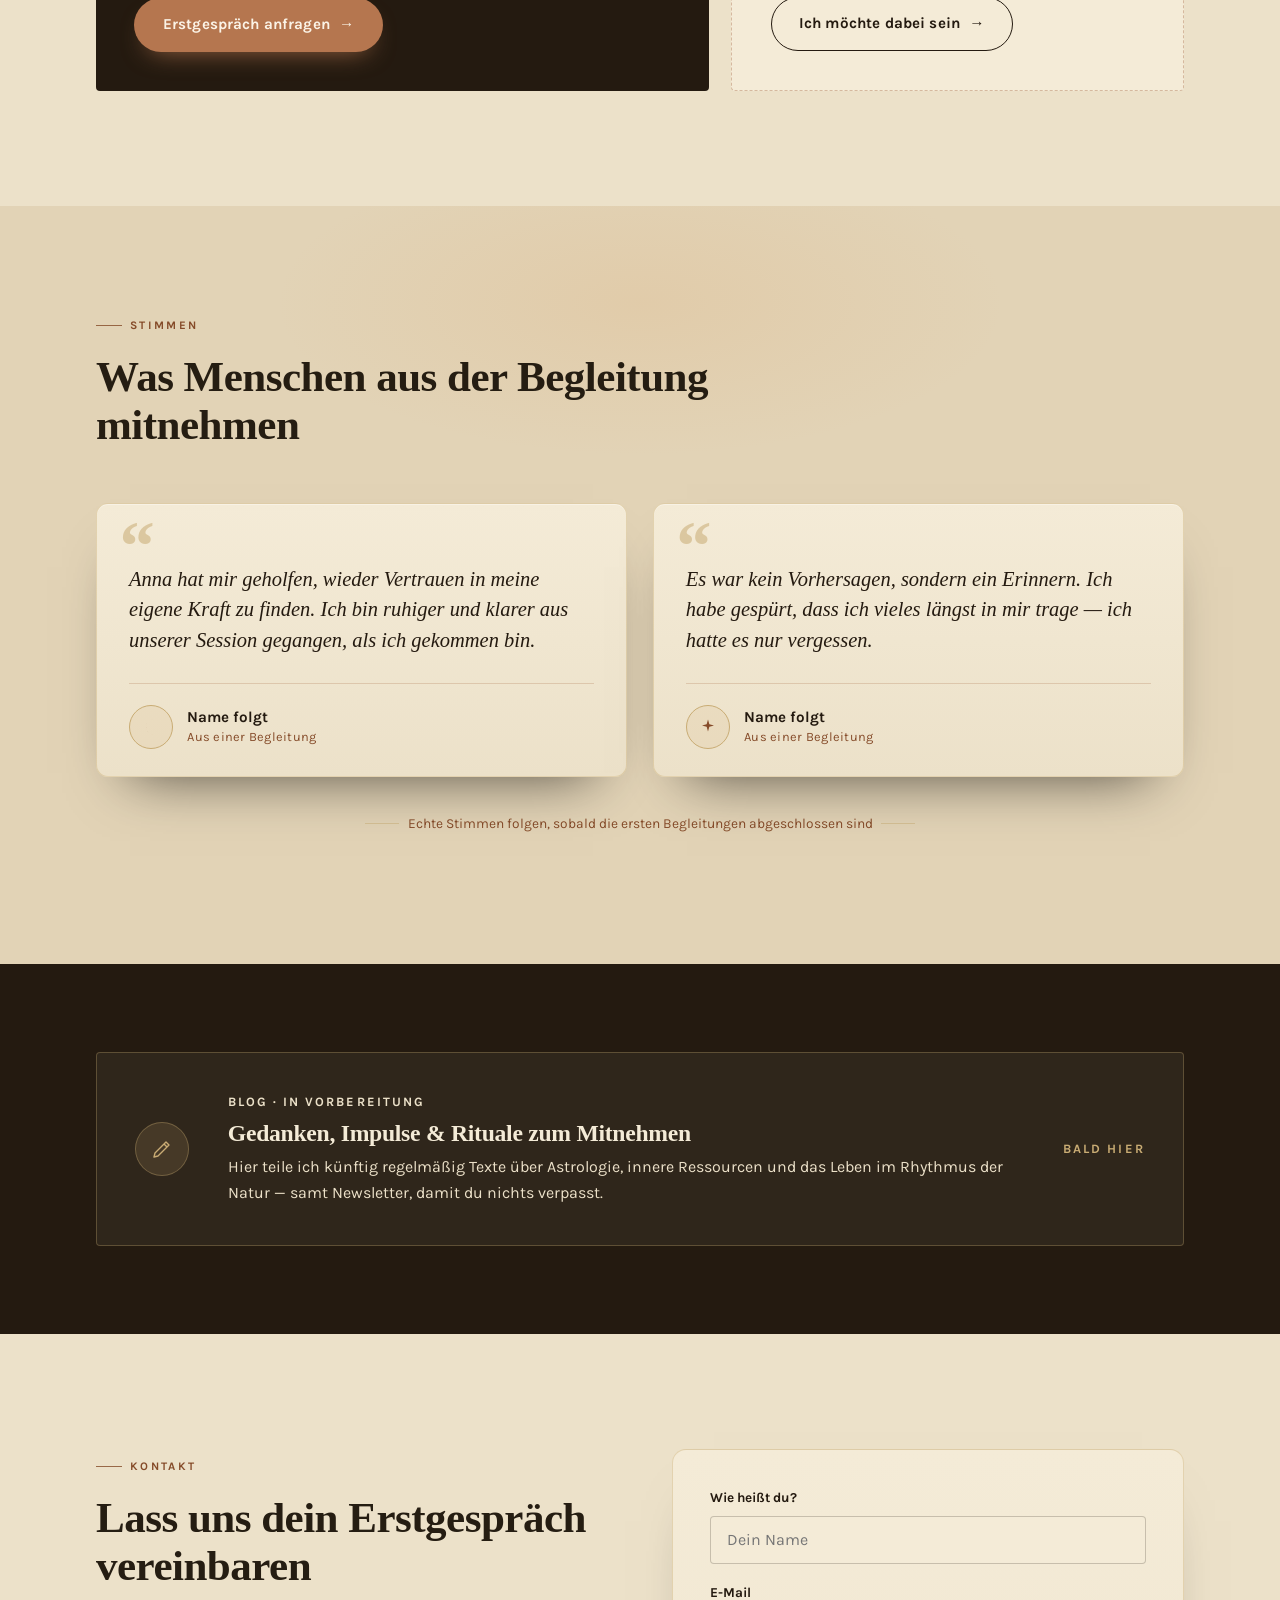
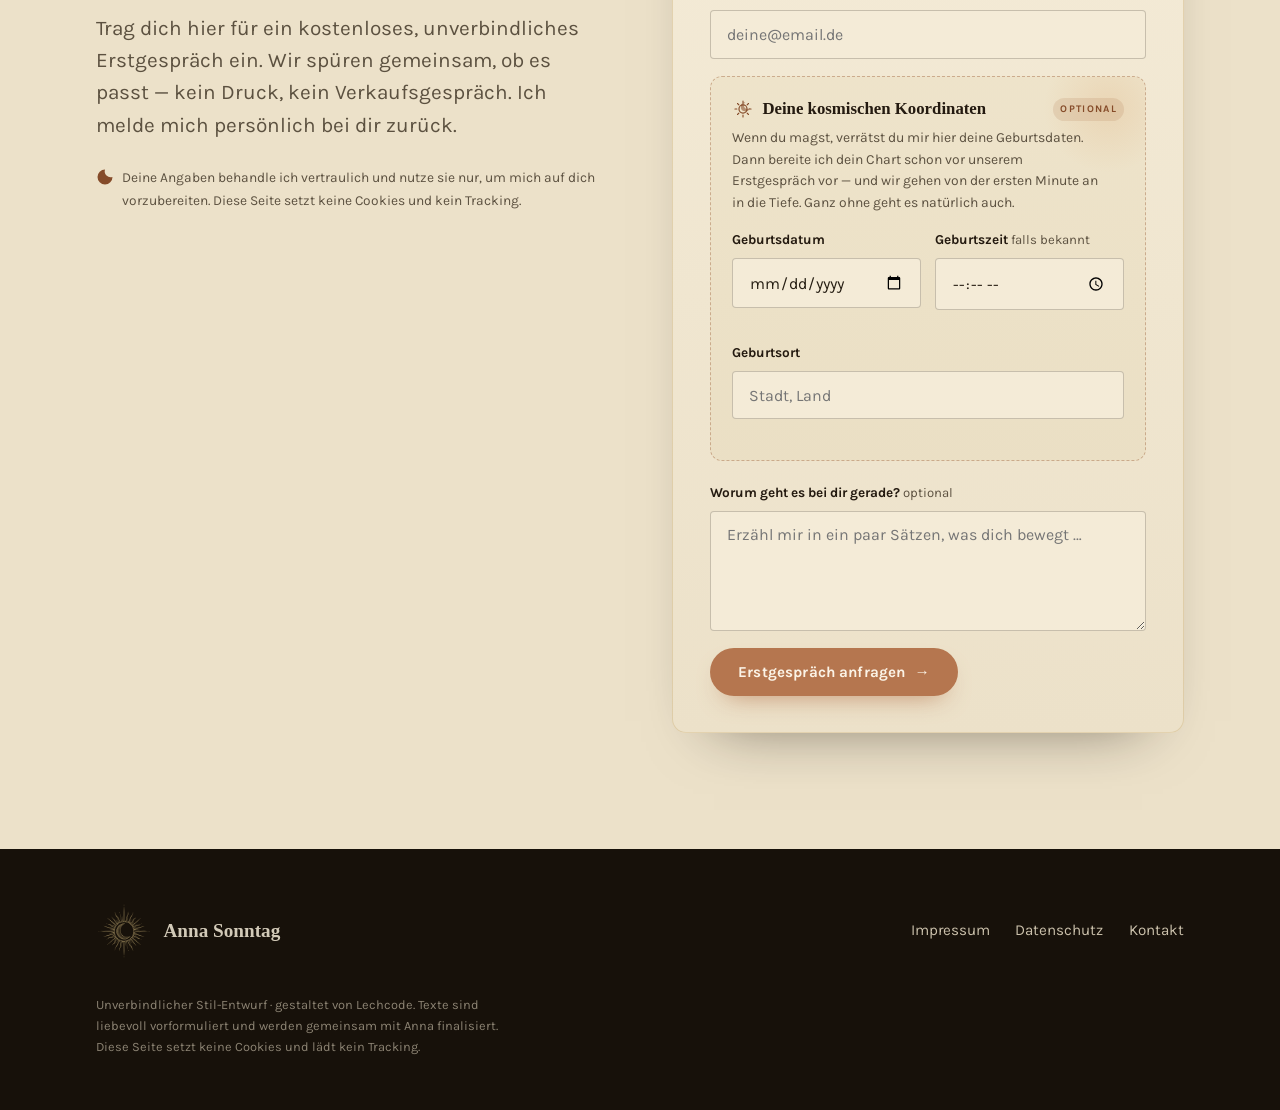
==== commit d6f53c3e: "Essenz-Hintergrund: Sonne-Mond-Emblem als animiertes Wasserzeichen - Zodiac-Ring ersetzt durch das e" ====
--- a/index.html
+++ b/index.html
@@ -191,7 +191,12 @@
 
 /* ===== essenz (outcomes) — dark, candlelit, zodiac watermark ===== */
 .essenz{overflow:hidden}
-.zodiac-watermark{position:absolute;top:50%;left:50%;transform:translate(-50%,-50%);width:min(120%,760px);aspect-ratio:1;opacity:.06;color:var(--gold);pointer-events:none;z-index:1}
+.essenz-bg{position:absolute;inset:0;overflow:hidden;pointer-events:none;z-index:1}
+.essenz-emblem{position:absolute;top:50%;left:50%;width:min(130%,900px);max-width:none;height:auto;transform:translate(-50%,-50%);opacity:.09;animation:essenz-spin 210s linear infinite;will-change:transform}
+.essenz-glow{position:absolute;top:50%;left:50%;width:min(115%,780px);aspect-ratio:1;transform:translate(-50%,-50%);background:radial-gradient(circle, rgba(220,164,105,.15) 0%, rgba(220,164,105,0) 60%);animation:essenz-breathe 9s ease-in-out infinite}
+@keyframes essenz-spin{from{transform:translate(-50%,-50%) rotate(0)}to{transform:translate(-50%,-50%) rotate(360deg)}}
+@keyframes essenz-breathe{0%,100%{opacity:.5;transform:translate(-50%,-50%) scale(1)}50%{opacity:.95;transform:translate(-50%,-50%) scale(1.06)}}
+@media (prefers-reduced-motion:reduce){.essenz-emblem,.essenz-glow{animation:none}}
 .essenz .wrap{position:relative;z-index:2}
 .essenz-list{display:grid;gap:0;border-top:1px solid rgba(201,172,116,.28);margin-top:1rem}
 @media(min-width:820px){.essenz-list{grid-template-columns:repeat(3,1fr);border-top:none}}
@@ -418,22 +423,10 @@
 </section>
 
 <section class="essenz dark-bg">
-  <svg class="zodiac-watermark" viewBox="0 0 200 200" fill="none" aria-hidden="true">
-    <circle cx="100" cy="100" r="96" stroke="currentColor" stroke-width="1"/>
-    <circle cx="100" cy="100" r="80" stroke="currentColor" stroke-width="1"/>
-    <circle cx="100" cy="100" r="52" stroke="currentColor" stroke-width="1"/>
-    <g stroke="currentColor" stroke-width="1">
-      <line x1="100" y1="4" x2="100" y2="20"/><line x1="100" y1="180" x2="100" y2="196"/>
-      <line x1="4" y1="100" x2="20" y2="100"/><line x1="180" y1="100" x2="196" y2="100"/>
-      <line x1="32" y1="32" x2="43" y2="43"/><line x1="157" y1="157" x2="168" y2="168"/>
-      <line x1="168" y1="32" x2="157" y2="43"/><line x1="43" y1="157" x2="32" y2="168"/>
-      <line x1="100" y1="20" x2="152" y2="35"/><line x1="152" y1="35" x2="180" y2="100"/>
-      <line x1="180" y1="100" x2="152" y2="165"/><line x1="152" y1="165" x2="100" y2="180"/>
-      <line x1="100" y1="180" x2="48" y2="165"/><line x1="48" y1="165" x2="20" y2="100"/>
-      <line x1="20" y1="100" x2="48" y2="35"/><line x1="48" y1="35" x2="100" y2="20"/>
-    </g>
-    <path d="M112 88a20 20 0 1 0 0 24 16 16 0 0 1 0-24z" fill="currentColor" opacity=".7"/>
-  </svg>
+  <div class="essenz-bg" aria-hidden="true">
+    <div class="essenz-glow"></div>
+    <img class="essenz-emblem" src="assets/logo-watermark.png" width="680" height="680" alt="" loading="lazy">
+  </div>
   <div class="wrap reveal">
     <div class="celestial" aria-hidden="true"><svg viewBox="0 0 34 20" fill="none"><path d="M22 3a8 8 0 1 0 0 14 6.5 6.5 0 0 1 0-14z" fill="currentColor"/><circle cx="7" cy="6" r="1.3" fill="currentColor"/><circle cx="5" cy="14" r="1" fill="currentColor"/></svg></div>
     <div class="section-head">
@@ -680,7 +673,7 @@
   <div class="wrap">
     <div class="footer-grid">
       <a href="#top" class="brand" style="color:var(--paper-light);font-size:1.2rem">
-        <img class="footer-mark" src="assets/logo-anna-gold.png" width="56" height="56" alt="">
+        <img class="footer-mark" src="assets/logo-anna-gold.png?v=2" width="56" height="56" alt="">
         Anna Sonntag
       </a>
       <ul class="footer-links">
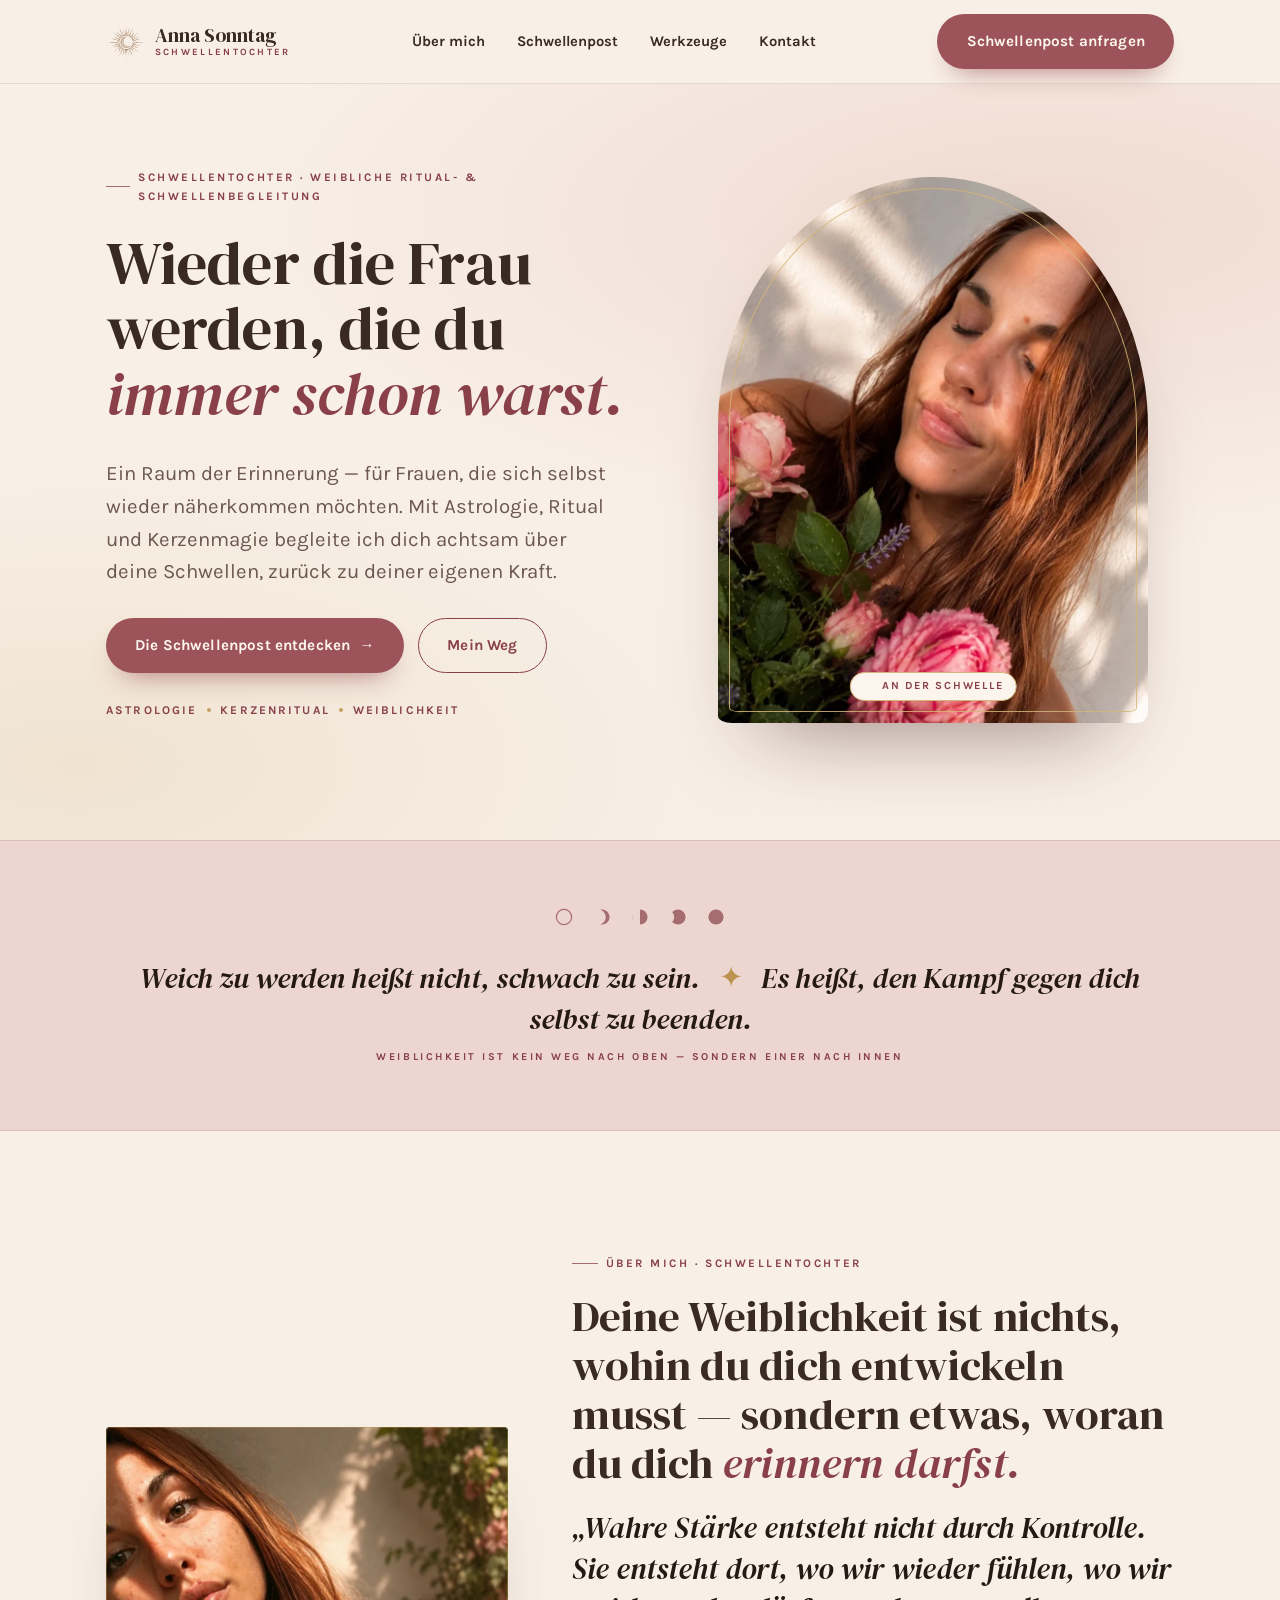
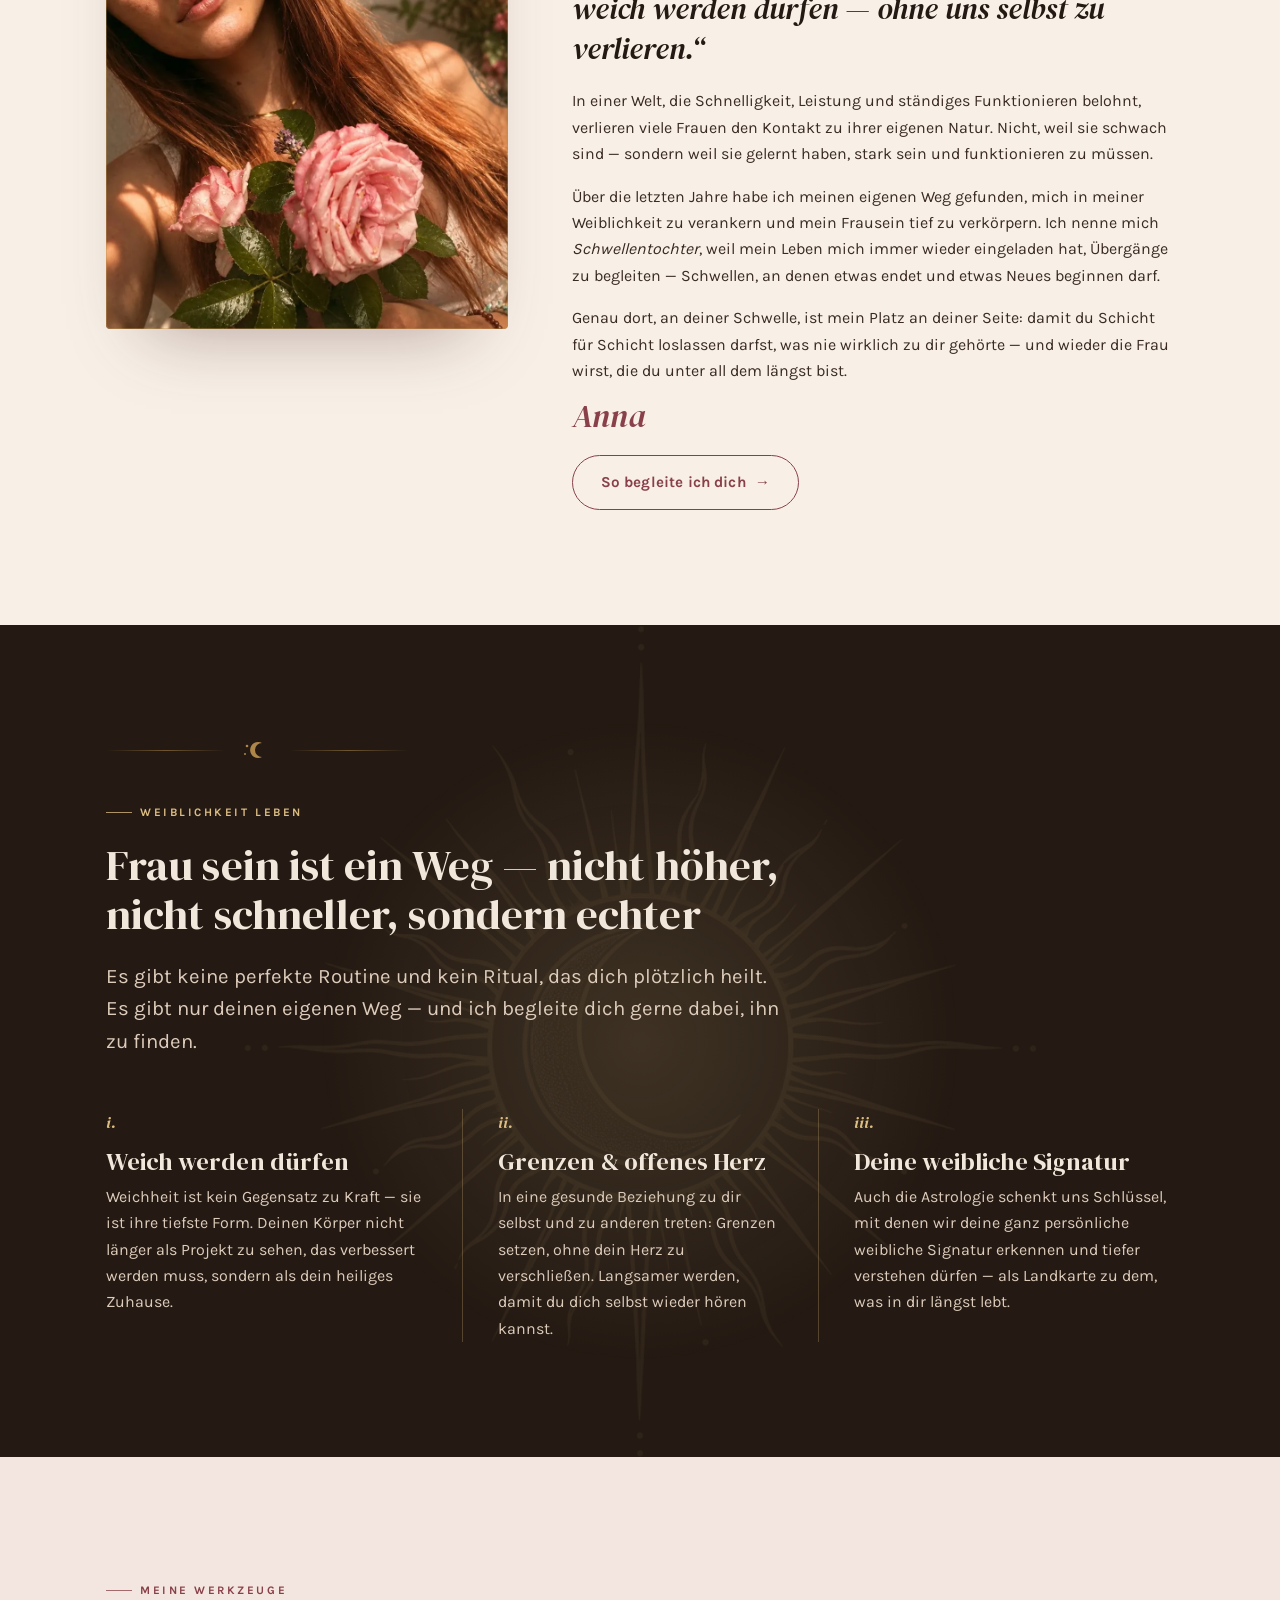
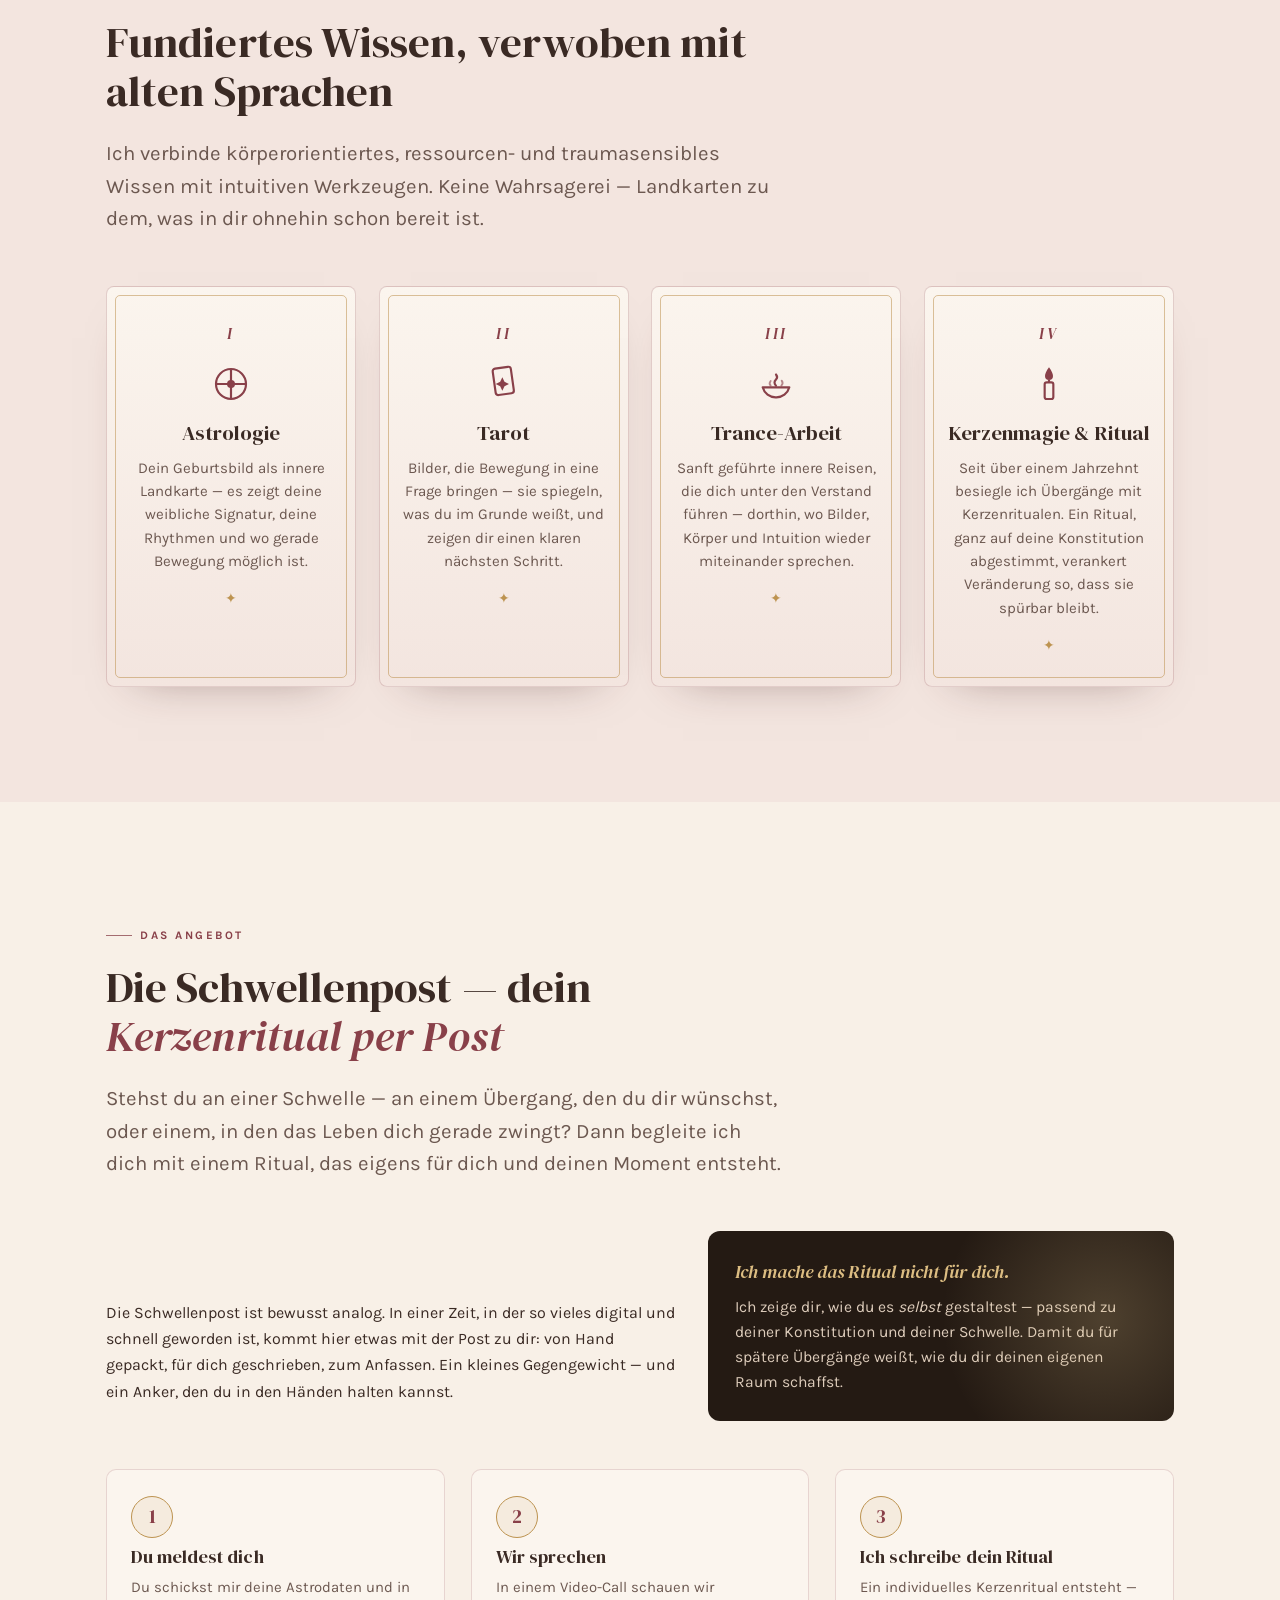
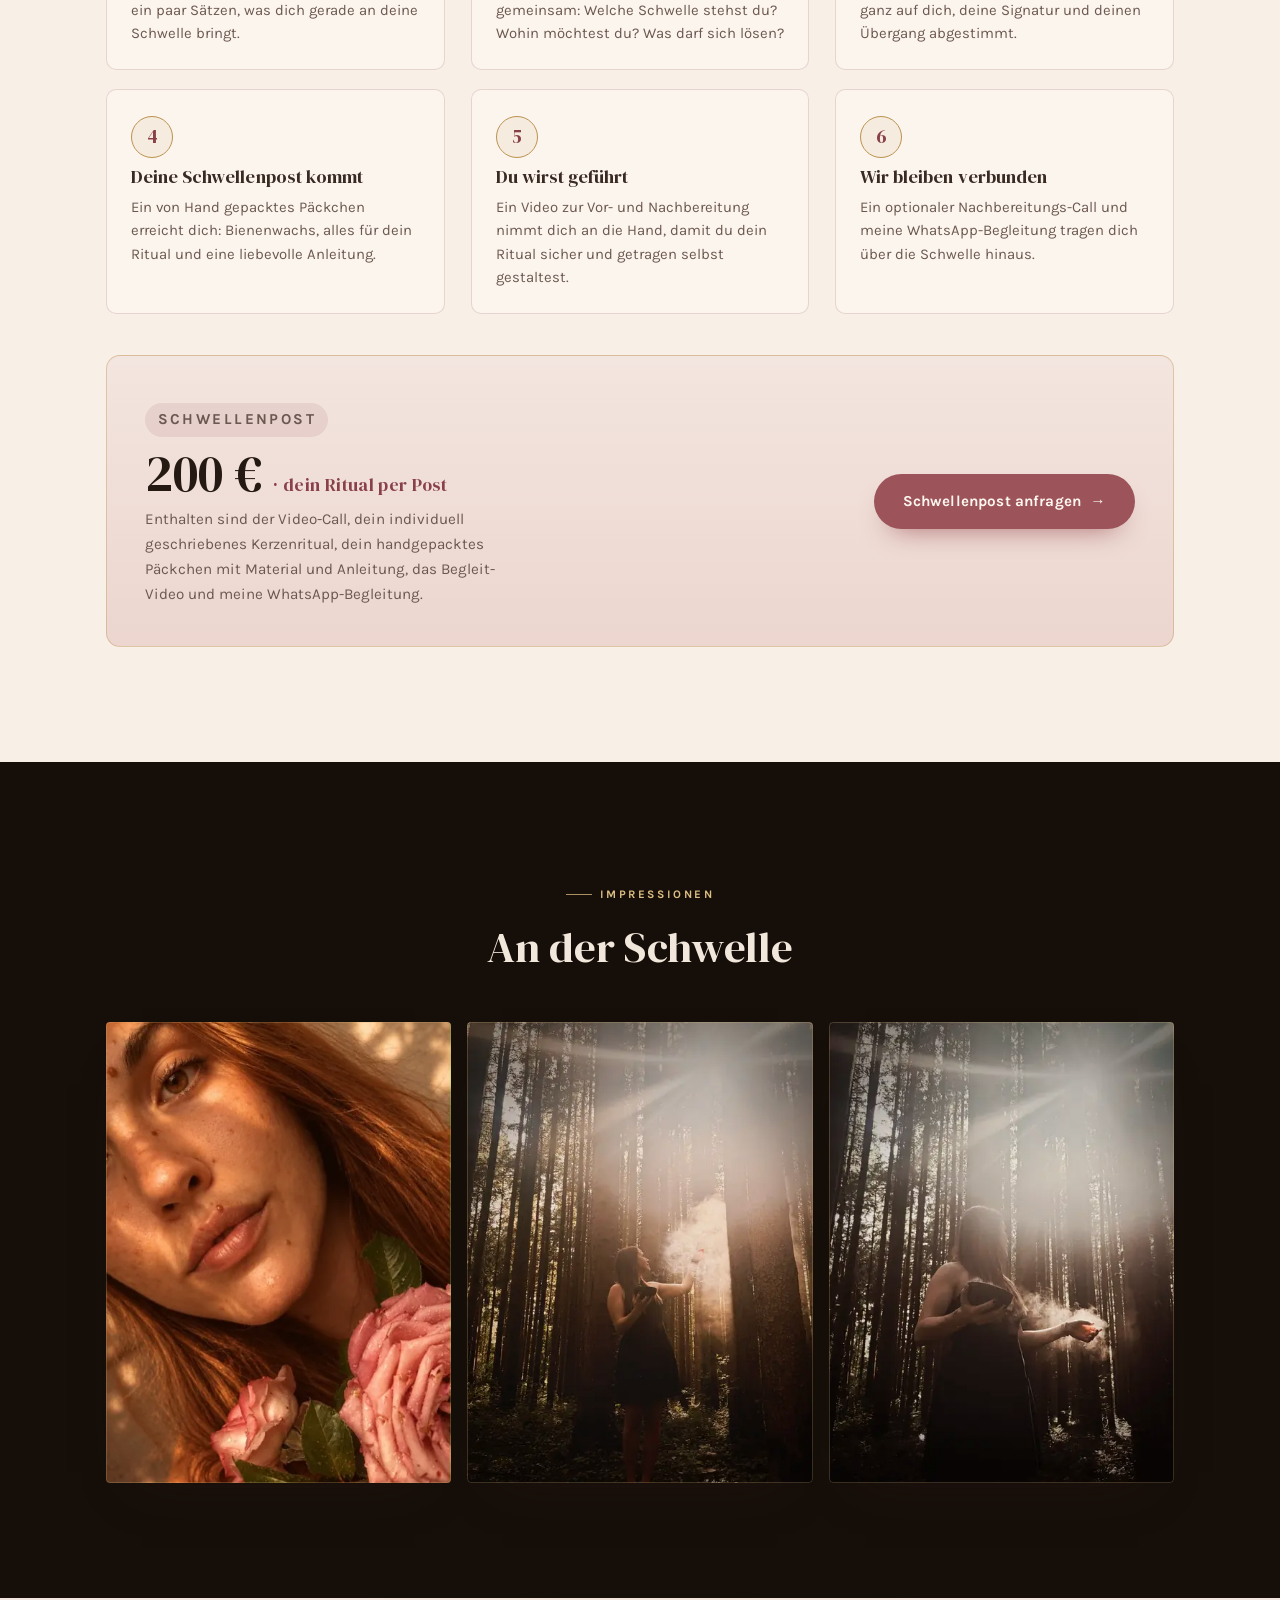
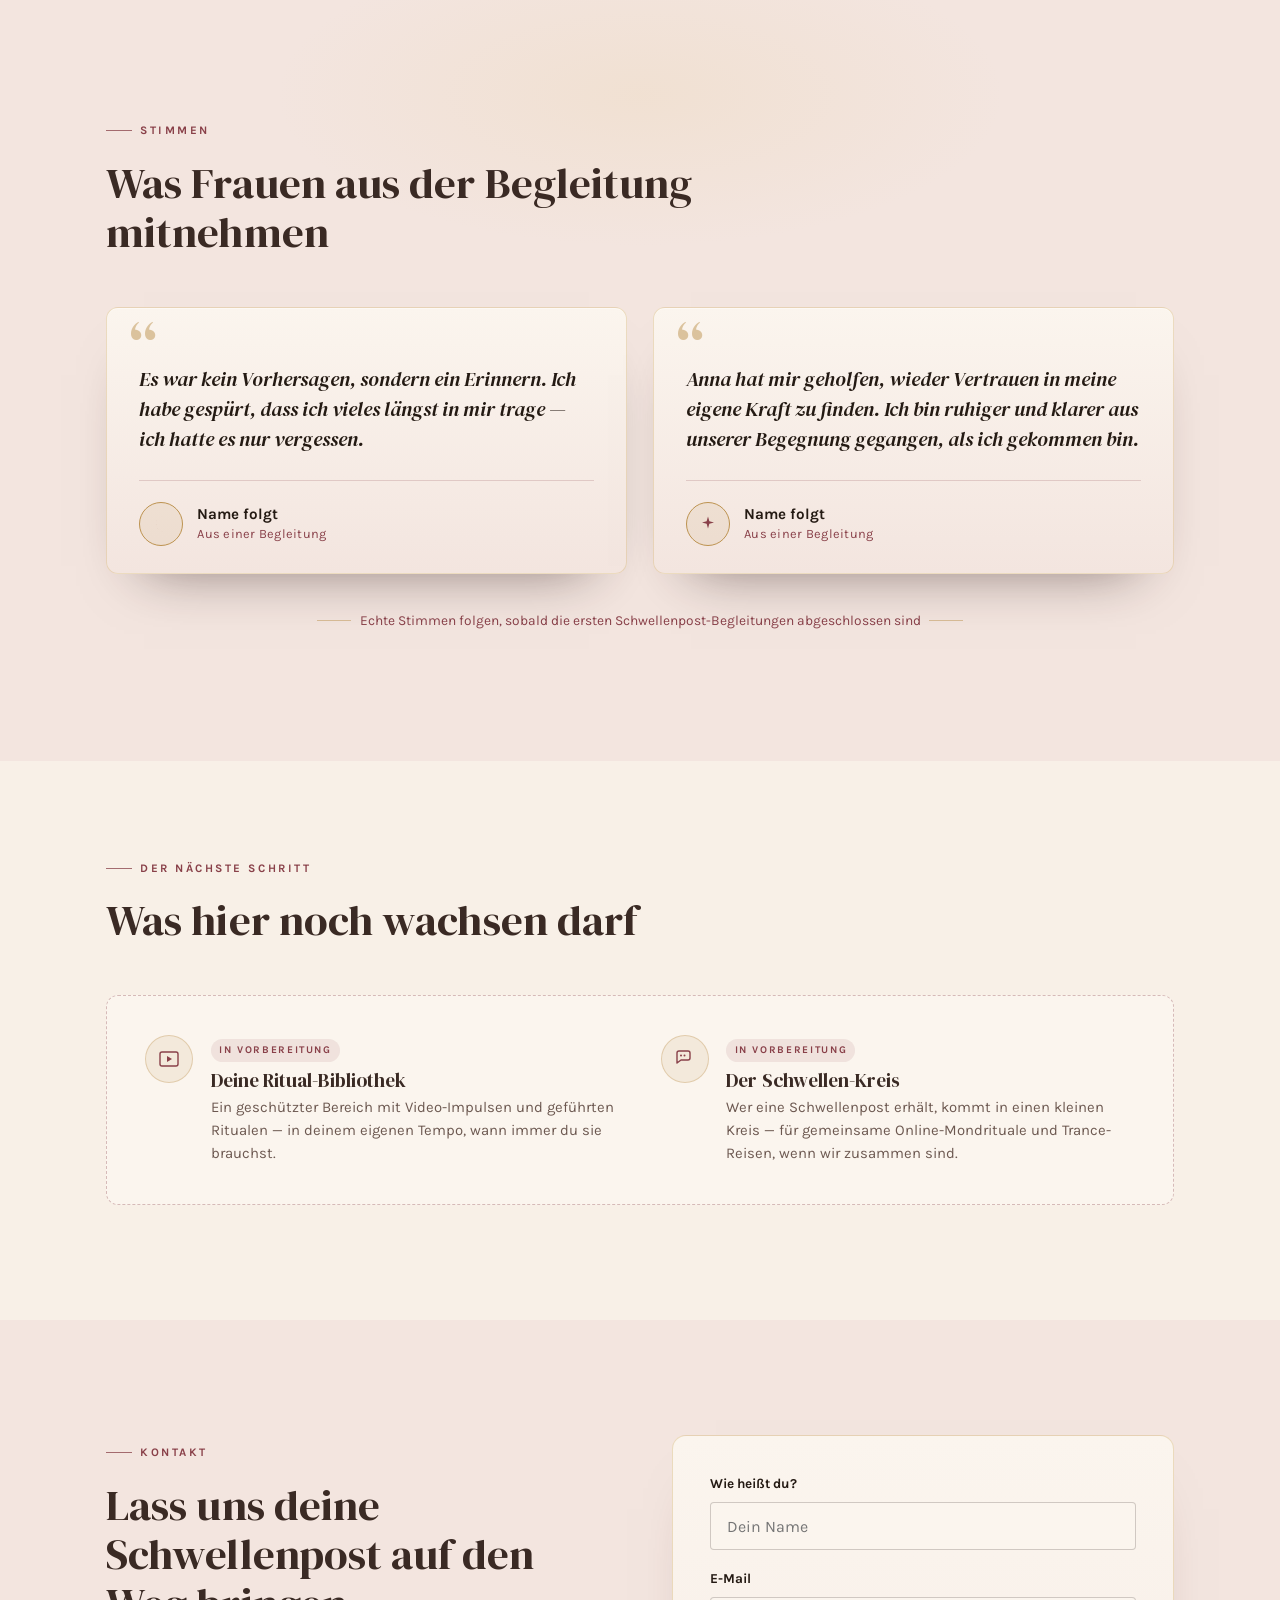
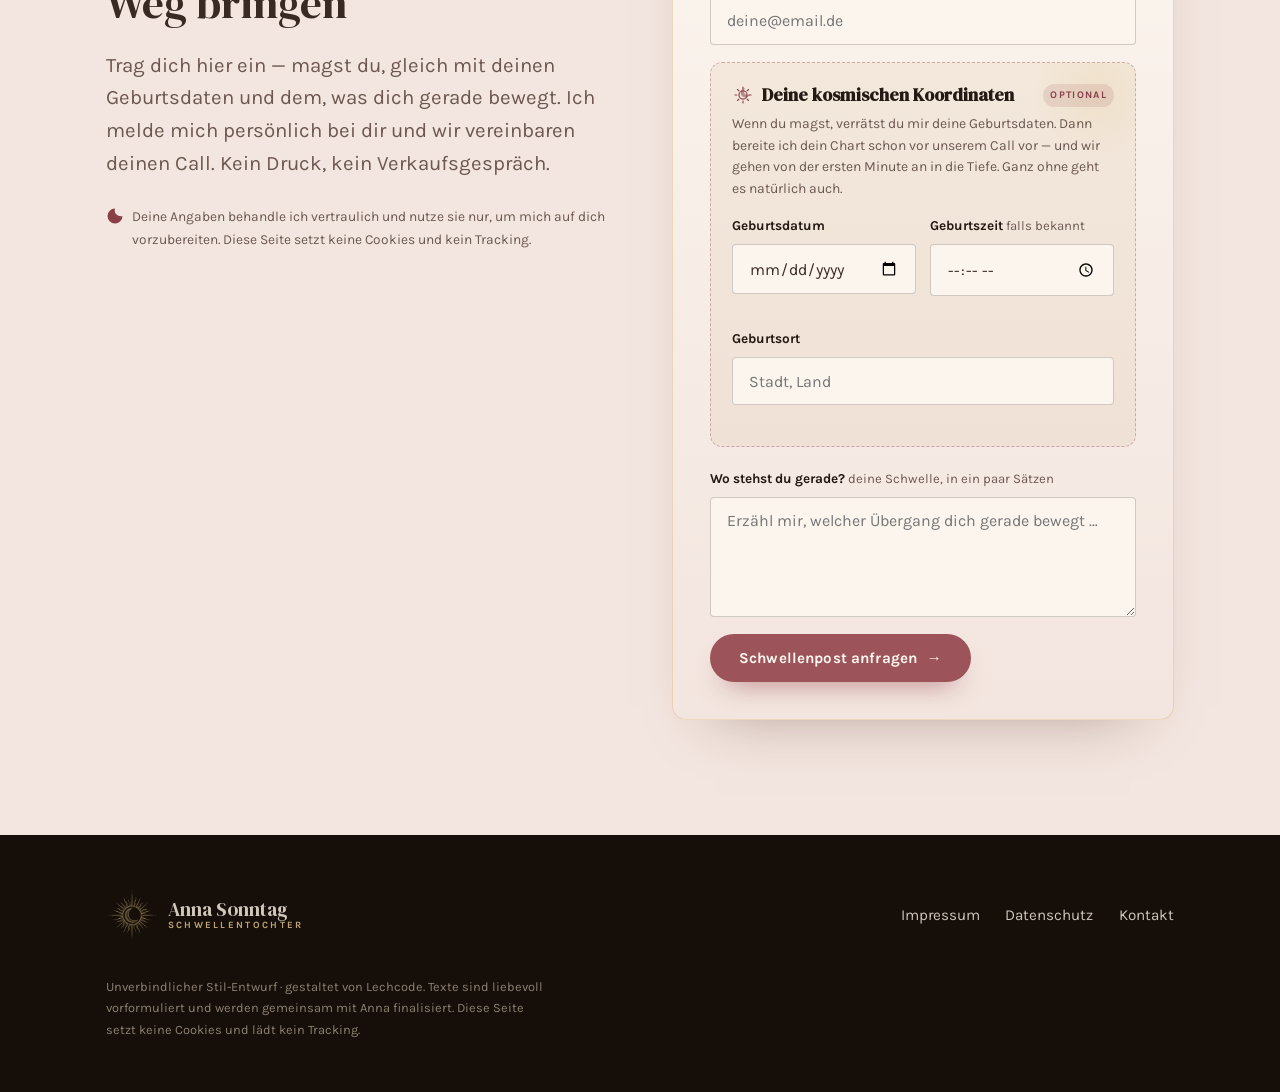
==== commit b4e1ec86: "Deploy via lc-deploy.sh (2026-07-21 12:58)" ====
--- a/index.html
+++ b/index.html
@@ -4,340 +4,350 @@
 <meta charset="UTF-8">
 <meta name="viewport" content="width=device-width, initial-scale=1">
 <script>document.documentElement.classList.add('js')</script>
-<title>Anna Sonntag — Kosmische & naturverbundene Wegbegleitung</title>
-<meta name="description" content="Anna Sonntag begleitet dich mit Astrologie, Tarot und Ritualarbeit dabei, deine eigenen Ressourcen zu stärken — damit du herausfordernden Zeiten in Würde begegnest.">
+<title>Anna Sonntag — Schwellentochter · Weibliche Ritual- & Schwellenbegleitung</title>
+<meta name="description" content="Anna Sonntag — Schwellentochter. Ich begleite dich mit Astrologie, Ritual und Kerzenmagie über deine Schwellen zurück zu dir. Schwellenpost: dein individuelles Kerzenritual per Post.">
 <meta name="robots" content="noindex, nofollow">
-<meta property="og:title" content="Anna Sonntag — Kosmische & naturverbundene Wegbegleitung">
-<meta property="og:description" content="Alles, was du brauchst, trägst du längst in dir. Sanfte Begleitung mit Astrologie, Tarot und Ritualarbeit.">
+<meta property="og:title" content="Anna Sonntag — Schwellentochter">
+<meta property="og:description" content="Ein Raum der Erinnerung. Weibliche Ritual- & Schwellenbegleitung mit Astrologie, Tarot und Kerzenmagie — und der Schwellenpost, deinem Kerzenritual per Post.">
 <meta property="og:type" content="website">
 <meta property="og:locale" content="de_DE">
 <meta property="og:url" content="https://lechcode.github.io/anna-sonntag-vorschau/">
-<meta property="og:image" content="https://lechcode.github.io/anna-sonntag-vorschau/assets/og-anna.jpg">
+<meta property="og:image" content="https://lechcode.github.io/anna-sonntag-vorschau/assets/og-schwellentochter.jpg">
 <meta property="og:image:width" content="1200">
 <meta property="og:image:height" content="630">
-<meta property="og:image:alt" content="Anna Sonntag — kosmische & naturverbundene Wegbegleitung">
+<meta property="og:image:alt" content="Anna Sonntag — Schwellentochter, weibliche Ritual- und Schwellenbegleitung">
 <meta name="twitter:card" content="summary_large_image">
-<meta name="twitter:image" content="https://lechcode.github.io/anna-sonntag-vorschau/assets/og-anna.jpg">
-<meta name="theme-color" content="#17110a">
+<meta name="twitter:image" content="https://lechcode.github.io/anna-sonntag-vorschau/assets/og-schwellentochter.jpg">
+<meta name="theme-color" content="#f6ede2">
 <link rel="icon" type="image/png" href="assets/favicon.png">
-<link rel="preload" href="assets/fonts/fraunces-600.woff2" as="font" type="font/woff2" crossorigin>
-<link rel="preload" href="assets/fonts/fraunces-italic.woff2" as="font" type="font/woff2" crossorigin>
+<link rel="preload" href="assets/fonts/dmserif-regular.woff2" as="font" type="font/woff2" crossorigin>
 <link rel="preload" href="assets/fonts/karla-regular.woff2" as="font" type="font/woff2" crossorigin>
-<link rel="preload" as="image" href="assets/portrait-anna-900.webp" type="image/webp">
+<link rel="preload" as="image" href="assets/rose-hero-900.webp" type="image/webp">
 <link rel="stylesheet" href="assets/fonts.css">
 <style>
 :root{
-  --bark-deep:#17110a;
-  --bark:#241a10;
-  --bark-soft:#33261a;
-  --moss:#26301f;
-  --clay:#b5764f;
-  --clay-light:#d0966b;
-  --clay-ink:#854b29;
-  --gold:#c9ac74;
-  --gold-soft:#d9c294;
-  --amber:#dca469;
-  --paper:#ece1c9;
-  --paper-light:#f4ebd7;
-  --paper-deep:#e2d3b6;
-  --ink:#251d12;
-  --ink-soft:#5c5140;
-  --serif:'Fraunces','Fraunces Fallback',Georgia,serif;
+  /* light, feminine-warm base */
+  --cream:#f8f0e7;
+  --cream-soft:#fbf5ee;
+  --blush:#f3e5df;
+  --blush-deep:#ecd6cf;
+  /* dusky rose — feminine lead (NOT terracotta, NOT purple) */
+  --rose:#c07f7c;
+  --rose-primary:#9c545a;
+  --rose-hover:#934a50;
+  --rose-ink:#894049;
+  /* candle gold — kept as Anna's signature accent */
+  --gold:#bd9350;
+  --gold-soft:#d4b578;
+  --gold-on-dark:#dcbd82;
+  /* deep espresso — candlelit ritual depth */
+  --espresso:#241a13;
+  --espresso-deep:#160f09;
+  --espresso-soft:#33251a;
+  /* ink */
+  --ink:#3a2a24;
+  --ink-soft:#6c5850;
+  --paper-on-dark:#f2e7db;
+  --paper-on-dark-soft:#ddccbb;
+  --radius:4px;
+  --container:1180px;
+  --serif:'DM Serif Display','DM Serif Fallback',Georgia,serif;
   --sans:'Karla','Karla Fallback',Arial,sans-serif;
-  --radius:4px;
-  --container:1200px;
   font-size:16px;
 }
 *{box-sizing:border-box}
 html{scroll-behavior:smooth}
 @media (prefers-reduced-motion:reduce){html{scroll-behavior:auto}}
 body{
-  margin:0;
-  background:var(--paper-light);
-  color:var(--ink);
-  font-family:var(--sans);
-  line-height:1.65;
-  overflow-x:clip;
-}
-/* analog paper grain across the page */
+  margin:0;background:var(--cream);color:var(--ink);
+  font-family:var(--sans);line-height:1.65;overflow-x:clip;
+}
+/* soft analog grain */
 body::before{
-  content:"";position:fixed;inset:0;z-index:1;pointer-events:none;opacity:.05;
+  content:"";position:fixed;inset:0;z-index:1;pointer-events:none;opacity:.04;
   mix-blend-mode:soft-light;
-  background-image:url("data:image/svg+xml,%3Csvg xmlns='http://www.w3.org/2000/svg' width='140' height='140'%3E%3Cfilter id='n'%3E%3CfeTurbulence type='fractalNoise' baseFrequency='0.85' numOctaves='3' stitchTiles='stitch'/%3E%3C/filter%3E%3Crect width='100%25' height='100%25' filter='url(%23n)'/%3E%3C/svg%3E");
+  background-image:url("data:image/svg+xml,%3Csvg xmlns='http://www.w3.org/2000/svg' width='140' height='140'%3E%3Cfilter id='n'%3E%3CfeTurbulence type='fractalNoise' baseFrequency='0.82' numOctaves='3' stitchTiles='stitch'/%3E%3C/filter%3E%3Crect width='100%25' height='100%25' filter='url(%23n)'/%3E%3C/svg%3E");
 }
 img{max-width:100%;display:block;height:auto}
 a{color:inherit}
-.wrap{max-width:var(--container);margin:0 auto;padding:0 clamp(20px, 5vw, 56px);position:relative;z-index:2}
-h1,h2,h3{font-family:var(--serif);font-weight:600;line-height:1.12;margin:0 0 .5em;letter-spacing:-.012em}
-h1{font-size:clamp(2.15rem, 3.2vw + 1.35rem, 4.6rem);overflow-wrap:break-word;hyphens:auto}
-h2{font-size:clamp(1.9rem, 1.8vw + 1.25rem, 3rem)}
-h3{font-size:clamp(1.2rem, .6vw + 1rem, 1.5rem)}
+.wrap{max-width:var(--container);margin:0 auto;padding:0 clamp(20px,5vw,56px);position:relative;z-index:2}
+h1,h2,h3{font-family:var(--serif);font-weight:400;line-height:1.14;margin:0 0 .5em;letter-spacing:.002em}
+h1{font-size:clamp(2.2rem,3vw + 1.4rem,4.1rem);overflow-wrap:break-word;line-height:1.08}
+h2{font-size:clamp(1.95rem,1.8vw + 1.25rem,3.05rem)}
+h3{font-size:clamp(1.28rem,.6vw + 1.05rem,1.6rem)}
 p{margin:0 0 1em}
+em,.accent{font-style:italic}
+.accent{color:var(--rose-ink)}
 .eyebrow{
-  font-family:var(--sans);text-transform:uppercase;letter-spacing:.2em;
-  font-size:.72rem;font-weight:700;color:var(--clay-ink);
+  font-family:var(--sans);text-transform:uppercase;letter-spacing:.22em;
+  font-size:.72rem;font-weight:700;color:var(--rose-ink);
   display:inline-flex;align-items:center;gap:.7em;margin:0 0 1.1rem;
 }
-.eyebrow::before{content:"";width:26px;height:1px;background:currentColor;display:inline-block;opacity:.8}
-.eyebrow.on-dark{color:var(--gold)}
-.lede{font-size:clamp(1.08rem, .4vw + 1rem, 1.3rem);line-height:1.55;color:var(--ink-soft)}
-.section-head{max-width:660px;margin:0 0 3.4rem}
+.eyebrow::before{content:"";width:26px;height:1px;background:currentColor;display:inline-block;opacity:.75}
+.eyebrow.on-dark{color:var(--gold-on-dark)}
+.lede{font-size:clamp(1.08rem,.4vw + 1rem,1.28rem);line-height:1.6;color:var(--ink-soft)}
+.section-head{max-width:680px;margin:0 0 3.2rem}
 .section-head p:last-child{margin-bottom:0}
 
-/* celestial hairline motif */
-.celestial{display:flex;align-items:center;gap:.9rem;margin:0 0 2.4rem;color:var(--gold);opacity:.9}
+/* celestial hairline */
+.celestial{display:flex;align-items:center;gap:.9rem;margin:0 0 2.2rem;color:var(--gold);opacity:.9}
 .celestial::before,.celestial::after{content:"";height:1px;background:linear-gradient(90deg,transparent,currentColor,transparent);flex:1;max-width:120px;opacity:.55}
 .celestial svg{width:34px;height:20px;flex:none}
 
 /* buttons */
 .btn{
-  display:inline-flex;align-items:center;gap:.6em;
-  padding:.9em 1.8em;border-radius:999px;
+  display:inline-flex;align-items:center;gap:.6em;padding:.92em 1.85em;border-radius:999px;
   font-family:var(--sans);font-weight:700;font-size:.95rem;letter-spacing:.01em;
   text-decoration:none;border:1px solid transparent;cursor:pointer;
-  transition:transform .25s ease, background .25s ease, color .25s ease, border-color .25s ease, box-shadow .25s ease;
+  transition:transform .25s ease,background .25s ease,color .25s ease,border-color .25s ease,box-shadow .25s ease;
 }
 .btn:hover{transform:translateY(-2px)}
-.btn-primary{background:var(--clay);color:#fbf3e6;box-shadow:0 12px 26px -14px rgba(181,118,79,.9)}
-.btn-primary:hover{background:var(--clay-light);box-shadow:0 16px 30px -14px rgba(181,118,79,1)}
+.btn-primary{background:var(--rose-primary);color:#fdf6ef;box-shadow:0 14px 28px -16px rgba(156,84,90,.95)}
+.btn-primary:hover{background:var(--rose-hover);box-shadow:0 18px 32px -16px rgba(156,84,90,1)}
 .btn-ghost{background:transparent;border-color:currentColor}
-.btn-ghost.on-dark{color:var(--paper-light)}
-.btn-ghost.on-dark:hover{background:rgba(236,225,201,.12)}
-.btn-ghost.on-light{color:var(--bark)}
-.btn-ghost.on-light:hover{background:rgba(37,29,18,.07)}
+.btn-ghost.on-dark{color:var(--paper-on-dark)}
+.btn-ghost.on-dark:hover{background:rgba(242,231,219,.12)}
+.btn-ghost.on-light{color:var(--rose-ink)}
+.btn-ghost.on-light:hover{background:rgba(137,64,73,.08)}
 .btn .arw{transition:transform .25s ease}
 .btn:hover .arw{transform:translateX(3px)}
 
 /* nav */
-.nav{position:sticky;top:0;z-index:60;background:rgba(244,235,215,.97);border-bottom:1px solid rgba(37,29,18,.1)}
-.nav .wrap{display:flex;align-items:center;justify-content:space-between;padding-top:15px;padding-bottom:15px}
-.brand{display:inline-flex;align-items:center;gap:.6em;font-family:var(--serif);font-size:1.28rem;font-weight:600;text-decoration:none;color:var(--bark)}
-.brand svg{color:var(--clay)}
+.nav{position:sticky;top:0;z-index:60;background:rgba(248,240,231,.94);border-bottom:1px solid rgba(58,42,36,.1)}
+@media(min-width:800px){.nav{backdrop-filter:blur(10px);background:rgba(248,240,231,.86)}}
+.nav .wrap{display:flex;align-items:center;justify-content:space-between;padding-top:14px;padding-bottom:14px}
+.brand{display:inline-flex;align-items:center;gap:.55em;text-decoration:none;color:var(--ink);line-height:1}
+.brand img{width:40px;height:40px;object-fit:contain;flex:none}
+.brand-txt{display:flex;flex-direction:column;gap:.06em}
+.brand-name{font-family:var(--serif);font-size:1.22rem;color:var(--ink)}
+.brand-sig{font-family:var(--sans);font-size:.6rem;font-weight:700;letter-spacing:.24em;text-transform:uppercase;color:var(--rose-ink)}
 .nav-links{display:flex;gap:2rem;list-style:none;margin:0;padding:0}
-.nav-links a{text-decoration:none;font-size:.92rem;font-weight:700;color:var(--bark);position:relative}
-.nav-links a::after{content:"";position:absolute;left:0;bottom:-5px;width:0;height:1.5px;background:var(--clay);transition:width .25s ease}
-.nav-links a:hover{color:var(--clay-ink)}
+.nav-links a{text-decoration:none;font-size:.92rem;font-weight:700;color:var(--ink);position:relative}
+.nav-links a::after{content:"";position:absolute;left:0;bottom:-5px;width:0;height:1.5px;background:var(--rose);transition:width .25s ease}
+.nav-links a:hover{color:var(--rose-ink)}
 .nav-links a:hover::after{width:100%}
 .nav-cta{display:none}
-@media(min-width:980px){.nav-cta{display:inline-flex}}
-.burger{display:inline-flex;background:none;border:none;padding:8px;cursor:pointer;color:var(--bark)}
-@media(min-width:800px){.burger{display:none}.nav-links{display:flex}.nav{backdrop-filter:blur(10px);background:rgba(244,235,215,.9)}}
+@media(min-width:1000px){.nav-cta{display:inline-flex}}
+.burger{display:inline-flex;background:none;border:none;padding:8px;cursor:pointer;color:var(--ink)}
+@media(min-width:800px){.burger{display:none}}
 @media(max-width:799px){
   .nav-links{
-    position:fixed;inset:60px 0 0 0;background:var(--paper-light);
+    position:fixed;inset:60px 0 0 0;background:var(--cream);
     flex-direction:column;padding:34px clamp(20px,5vw,56px);gap:1.4rem;
-    transform:translateY(-8px);opacity:0;pointer-events:none;transition:opacity .25s ease, transform .25s ease;z-index:59;
+    transform:translateY(-8px);opacity:0;pointer-events:none;transition:opacity .25s ease,transform .25s ease;z-index:59;
   }
   .nav-links.open{opacity:1;transform:translateY(0);pointer-events:auto}
   .nav-links a{font-size:1.25rem}
 }
 
-/* ===== HERO — editorial split: text panel + image, never overlapping ===== */
-.hero{display:grid;grid-template-columns:1fr;position:relative;background:var(--bark-deep)}
-.hero-media{position:relative;order:-1;min-height:clamp(320px,52vh,460px);overflow:hidden}
-.hero-media img{position:absolute;inset:0;width:100%;height:100%;object-fit:cover;object-position:50% 32%}
-.hero-media::after{content:"";position:absolute;inset:0;background:linear-gradient(180deg, rgba(23,17,10,.12) 0%, rgba(23,17,10,0) 42%, var(--bark-deep) 100%)}
-.hero-panel{
-  position:relative;display:flex;align-items:center;
-  background:radial-gradient(115% 85% at 12% 18%, var(--bark-soft) 0%, var(--bark-deep) 72%);
-  color:var(--paper-light);padding:clamp(48px,7vw,84px) 0 clamp(52px,8vw,88px);
-  overflow:hidden;
-}
-/* candle-glow behind headline */
-.hero-panel::before{
-  content:"";position:absolute;top:-6%;right:-4%;width:min(58%,440px);aspect-ratio:1;
-  background:radial-gradient(circle, rgba(220,164,105,.26) 0%, rgba(220,164,105,0) 66%);
-  pointer-events:none;
-}
-.hero-panel .wrap{width:100%}
-.hero-inner{max-width:34rem}
-.hero h1{color:var(--paper-light);margin-top:.15em;text-wrap:balance}
-.hero .lede{color:var(--paper);max-width:40ch}
-.hero .accent{color:var(--gold);font-style:italic;font-family:var(--serif);font-weight:400}
+/* ===== HERO — Schwellen-Portal: text + portrait framed in a threshold arch ===== */
+.hero{position:relative;background:
+  radial-gradient(120% 80% at 82% 18%, rgba(224,178,168,.35) 0%, rgba(224,178,168,0) 55%),
+  radial-gradient(90% 70% at 6% 90%, rgba(189,147,80,.14) 0%, rgba(189,147,80,0) 60%),
+  var(--cream);overflow:hidden}
+.hero .wrap{display:grid;grid-template-columns:1fr;gap:clamp(2.4rem,5vw,4rem);align-items:center;
+  padding-top:clamp(40px,6vw,72px);padding-bottom:clamp(52px,8vw,96px)}
+@media(min-width:900px){.hero .wrap{grid-template-columns:1.04fr .96fr;min-height:clamp(560px,84svh,820px)}}
+.hero-inner{max-width:36rem}
+.hero .eyebrow{color:var(--rose-ink)}
+.hero h1{margin-top:.1em;text-wrap:balance}
+.hero .lede{max-width:42ch;color:var(--ink-soft)}
 .hero-ctas{display:flex;flex-wrap:wrap;gap:.9rem;margin-top:1.9rem}
-.hero-meta{display:flex;align-items:center;gap:.85em;margin-top:1.6rem;font-size:.76rem;letter-spacing:.16em;text-transform:uppercase;color:var(--gold);font-weight:700}
-.hero-meta span{width:4px;height:4px;border-radius:50%;background:var(--gold);opacity:.6}
-@media(min-width:900px){
-  .hero{grid-template-columns:1.02fr .98fr;min-height:clamp(600px,90svh,880px)}
-  .hero-media{order:0;min-height:0}
-  .hero-media::after{background:linear-gradient(90deg, var(--bark-deep) 0%, rgba(23,17,10,0) 24%)}
-}
-
-/* ===== mantra band — aged paper, handwritten feel ===== */
-.mantra{background:var(--paper-deep);color:var(--ink);text-align:center;padding:clamp(40px,6vw,64px) 0;border-block:1px solid rgba(154,90,52,.18)}
-.mantra .moons{margin:0 auto 1.4rem;width:190px;height:24px;color:var(--clay-ink);opacity:.75}
-.mantra p{font-family:var(--serif);font-style:italic;font-size:clamp(1.2rem,1.5vw + .95rem,1.85rem);color:var(--bark);margin:0;line-height:1.4}
-.mantra .dot{display:inline-block;margin:0 .5em;color:var(--clay-ink);transform:translateY(-1px)}
-.mantra small{display:block;margin-top:.9em;font-family:var(--sans);font-style:normal;letter-spacing:.24em;text-transform:uppercase;font-size:.66rem;color:var(--clay-ink);font-weight:700}
+.hero-meta{display:flex;align-items:center;gap:.8em;margin-top:1.7rem;font-size:.74rem;letter-spacing:.18em;text-transform:uppercase;color:var(--rose-ink);font-weight:700;flex-wrap:wrap}
+.hero-meta span{width:4px;height:4px;border-radius:50%;background:var(--gold);opacity:.85}
+/* the threshold / portal */
+.portal-holder{position:relative;display:flex;justify-content:center}
+.portal{
+  position:relative;width:min(100%,430px);aspect-ratio:41/52;
+  border-radius:215px 215px 14px 14px / 250px 250px 7px 7px;overflow:hidden;
+  box-shadow:0 46px 88px -44px rgba(74,36,36,.55);isolation:isolate;
+}
+.portal img{width:100%;height:100%;object-fit:cover;object-position:50% 24%}
+.portal::after{content:"";position:absolute;inset:11px;border:1px solid var(--gold-soft);
+  border-radius:205px 205px 9px 9px / 240px 240px 4px 4px;pointer-events:none;opacity:.85}
+.portal-glow{position:absolute;inset:-8% -6% auto -6%;height:60%;
+  background:radial-gradient(circle at 50% 30%, rgba(228,201,143,.4), rgba(228,201,143,0) 70%);
+  pointer-events:none;z-index:-1}
+.portal-cap{position:absolute;left:50%;bottom:22px;transform:translateX(-50%);
+  display:inline-flex;align-items:center;gap:.5em;background:var(--cream-soft);
+  border:1px solid var(--gold-soft);border-radius:999px;padding:.4em 1.1em;
+  font-family:var(--sans);font-size:.68rem;font-weight:700;letter-spacing:.16em;text-transform:uppercase;color:var(--rose-ink);white-space:nowrap;
+  box-shadow:0 12px 26px -18px rgba(74,36,36,.5)}
+.portal-cap svg{width:14px;height:14px;color:var(--gold)}
+
+/* ===== mantra band ===== */
+.mantra{background:var(--blush-deep);color:var(--ink);text-align:center;padding:clamp(40px,6vw,64px) 0;border-block:1px solid rgba(137,64,73,.16)}
+.mantra .moons{margin:0 auto 1.3rem;width:190px;height:24px;color:var(--rose-ink);opacity:.7}
+.mantra p{font-family:var(--serif);font-style:italic;font-size:clamp(1.2rem,1.4vw + .95rem,1.8rem);color:var(--espresso);margin:0;line-height:1.4}
+.mantra .dot{display:inline-block;margin:0 .45em;color:var(--gold);transform:translateY(-1px);font-style:normal}
+.mantra small{display:block;margin-top:.9em;font-family:var(--sans);font-style:normal;letter-spacing:.24em;text-transform:uppercase;font-size:.66rem;color:var(--rose-ink);font-weight:700}
 
 /* section spacing + backgrounds */
-section{padding:clamp(68px,9vw,132px) 0;position:relative}
-.dark-bg{background:var(--bark);color:var(--paper-light)}
-.dark-bg h2,.dark-bg h3{color:var(--paper-light)}
-.dark-bg .lede{color:var(--paper)}
-.deepdark-bg{background:var(--bark-deep);color:var(--paper-light)}
-.deepdark-bg h2{color:var(--paper-light)}
-.paper-bg{background:var(--paper)}
-.paperlight-bg{background:var(--paper-light)}
-
-/* ===== about ===== */
+section{padding:clamp(66px,9vw,128px) 0;position:relative}
+.cream-bg{background:var(--cream)}
+.blush-bg{background:var(--blush)}
+.dark-bg{background:var(--espresso);color:var(--paper-on-dark)}
+.dark-bg h2,.dark-bg h3{color:var(--paper-on-dark)}
+.dark-bg .lede{color:var(--paper-on-dark-soft)}
+.deepdark-bg{background:var(--espresso-deep);color:var(--paper-on-dark)}
+.deepdark-bg h2{color:var(--paper-on-dark)}
+
+/* ===== about / manifest ===== */
 .about-grid{display:grid;gap:2.6rem;align-items:center}
-@media(min-width:880px){.about-grid{grid-template-columns:.82fr 1.18fr;gap:clamp(3rem,5vw,5.5rem)}}
-.about-photo{position:relative;border-radius:var(--radius);overflow:hidden;box-shadow:0 40px 70px -38px rgba(23,17,10,.6)}
-.about-photo::after{content:"";position:absolute;inset:0;border:1px solid rgba(201,172,116,.4);border-radius:var(--radius);pointer-events:none}
-.about-photo img{width:100%;aspect-ratio:4/5;object-fit:cover}
-.quote-lead{font-family:var(--serif);font-style:italic;font-size:clamp(1.35rem,1.4vw + 1rem,1.9rem);color:var(--bark);line-height:1.35;margin:0 0 1.2rem}
-.signature{font-family:var(--serif);font-style:italic;font-size:2.1rem;color:var(--clay-ink);margin:.4rem 0 1.4rem;line-height:1}
-
-/* ===== essenz (outcomes) — dark, candlelit, zodiac watermark ===== */
+@media(min-width:880px){.about-grid{grid-template-columns:.8fr 1.2fr;gap:clamp(3rem,5vw,5.5rem)}}
+.about-photo{position:relative;border-radius:var(--radius);overflow:hidden;box-shadow:0 40px 70px -40px rgba(74,36,36,.4)}
+.about-photo::after{content:"";position:absolute;inset:0;border:1px solid rgba(189,147,80,.4);border-radius:var(--radius);pointer-events:none}
+.about-photo img{width:100%;aspect-ratio:4/5;object-fit:cover;object-position:50% 30%}
+.quote-lead{font-family:var(--serif);font-style:italic;font-size:clamp(1.3rem,1.3vw + 1rem,1.85rem);color:var(--espresso);line-height:1.36;margin:0 0 1.2rem}
+.signature{font-family:var(--serif);font-style:italic;font-size:2rem;color:var(--rose-ink);margin:.5rem 0 1.4rem;line-height:1}
+
+/* ===== essenz — dark, candlelit ===== */
 .essenz{overflow:hidden}
 .essenz-bg{position:absolute;inset:0;overflow:hidden;pointer-events:none;z-index:1}
-.essenz-emblem{position:absolute;top:50%;left:50%;width:min(130%,900px);max-width:none;height:auto;transform:translate(-50%,-50%);opacity:.09;animation:essenz-spin 210s linear infinite;will-change:transform}
-.essenz-glow{position:absolute;top:50%;left:50%;width:min(115%,780px);aspect-ratio:1;transform:translate(-50%,-50%);background:radial-gradient(circle, rgba(220,164,105,.15) 0%, rgba(220,164,105,0) 60%);animation:essenz-breathe 9s ease-in-out infinite}
+.essenz-emblem{position:absolute;top:50%;left:50%;width:min(130%,860px);max-width:none;height:auto;transform:translate(-50%,-50%);opacity:.08;animation:essenz-spin 220s linear infinite;will-change:transform}
+.essenz-glow{position:absolute;top:50%;left:50%;width:min(115%,760px);aspect-ratio:1;transform:translate(-50%,-50%);background:radial-gradient(circle,rgba(228,201,143,.14) 0%,rgba(228,201,143,0) 60%);animation:essenz-breathe 9s ease-in-out infinite}
 @keyframes essenz-spin{from{transform:translate(-50%,-50%) rotate(0)}to{transform:translate(-50%,-50%) rotate(360deg)}}
 @keyframes essenz-breathe{0%,100%{opacity:.5;transform:translate(-50%,-50%) scale(1)}50%{opacity:.95;transform:translate(-50%,-50%) scale(1.06)}}
 @media (prefers-reduced-motion:reduce){.essenz-emblem,.essenz-glow{animation:none}}
 .essenz .wrap{position:relative;z-index:2}
-.essenz-list{display:grid;gap:0;border-top:1px solid rgba(201,172,116,.28);margin-top:1rem}
+.essenz-list{display:grid;gap:0;border-top:1px solid rgba(212,181,120,.28);margin-top:1rem}
 @media(min-width:820px){.essenz-list{grid-template-columns:repeat(3,1fr);border-top:none}}
-.essenz-item{padding:2rem 0;border-bottom:1px solid rgba(201,172,116,.28)}
+.essenz-item{padding:2rem 0;border-bottom:1px solid rgba(212,181,120,.28)}
 @media(min-width:820px){
-  .essenz-item{padding:0 2.2rem;border-bottom:none;border-left:1px solid rgba(201,172,116,.28)}
+  .essenz-item{padding:0 2.2rem;border-bottom:none;border-left:1px solid rgba(212,181,120,.28)}
   .essenz-item:first-child{padding-left:0;border-left:none}
   .essenz-item:last-child{padding-right:0}
 }
-.essenz-num{font-family:var(--serif);font-style:italic;font-size:1.05rem;color:var(--gold);display:block;margin-bottom:.7rem}
+.essenz-num{font-family:var(--serif);font-style:italic;font-size:1.05rem;color:var(--gold-on-dark);display:block;margin-bottom:.7rem}
 .essenz-item h3{margin-bottom:.5rem}
-.essenz-item p{color:var(--paper);margin:0}
+.essenz-item p{color:var(--paper-on-dark-soft);margin:0}
 
 /* ===== werkzeuge as tarot cards ===== */
-.tarot-grid{display:grid;gap:1.6rem}
-@media(min-width:760px){.tarot-grid{grid-template-columns:repeat(3,1fr)}}
+.tarot-grid{display:grid;gap:1.4rem}
+@media(min-width:620px){.tarot-grid{grid-template-columns:repeat(2,1fr)}}
+@media(min-width:960px){.tarot-grid{grid-template-columns:repeat(4,1fr)}}
 .tarot{
-  position:relative;background:linear-gradient(180deg,var(--paper-light),var(--paper-deep));
-  border:1px solid rgba(154,90,52,.28);border-radius:8px;
-  padding:2.4rem 1.8rem 2rem;text-align:center;
-  display:flex;flex-direction:column;align-items:center;gap:.85rem;
-  box-shadow:0 20px 44px -30px rgba(23,17,10,.6);
-  transition:transform .35s ease, box-shadow .35s ease;
-}
-.tarot::before{content:"";position:absolute;inset:9px;border:1px solid rgba(201,172,116,.6);border-radius:5px;pointer-events:none}
-.tarot:hover{transform:translateY(-5px);box-shadow:0 30px 54px -30px rgba(23,17,10,.7)}
-.tarot-num{font-family:var(--serif);font-style:italic;font-size:.95rem;letter-spacing:.18em;color:var(--clay-ink)}
-.tarot-glyph{width:58px;height:58px;color:var(--clay-ink);display:flex;align-items:center;justify-content:center}
-.tarot h3{margin:0}
-.tarot p{margin:0;color:var(--ink-soft);font-size:.97rem;line-height:1.55}
-.tarot-foot{color:var(--gold);font-size:.9rem;margin-top:.2rem}
+  position:relative;background:linear-gradient(180deg,var(--cream-soft),var(--blush));
+  border:1px solid rgba(137,64,73,.22);border-radius:8px;padding:2.1rem 1.4rem 1.8rem;text-align:center;
+  display:flex;flex-direction:column;align-items:center;gap:.7rem;
+  box-shadow:0 20px 44px -32px rgba(74,36,36,.5);transition:transform .35s ease,box-shadow .35s ease;
+}
+.tarot::before{content:"";position:absolute;inset:8px;border:1px solid rgba(189,147,80,.55);border-radius:5px;pointer-events:none}
+.tarot:hover{transform:translateY(-5px);box-shadow:0 30px 54px -32px rgba(74,36,36,.6)}
+.tarot-num{font-family:var(--serif);font-style:italic;font-size:.95rem;letter-spacing:.16em;color:var(--rose-ink)}
+.tarot-glyph{width:54px;height:54px;color:var(--rose-ink);display:flex;align-items:center;justify-content:center}
+.tarot h3{margin:0;font-size:1.28rem}
+.tarot p{margin:0;color:var(--ink-soft);font-size:.94rem;line-height:1.55}
+.tarot-foot{color:var(--gold);font-size:.9rem;margin-top:.15rem}
+
+/* ===== schwellenpost — the heart ===== */
+.schwellenpost{overflow:hidden}
+.sp-intro{display:grid;gap:2rem;align-items:end;margin-bottom:3rem}
+@media(min-width:820px){.sp-intro{grid-template-columns:1.1fr .9fr}}
+.sp-usp{background:var(--espresso);color:var(--paper-on-dark);border-radius:12px;padding:1.6rem 1.7rem;position:relative;overflow:hidden}
+.sp-usp::before{content:"";position:absolute;top:-40%;right:-20%;width:70%;aspect-ratio:1;background:radial-gradient(circle,rgba(228,201,143,.22),transparent 70%);pointer-events:none}
+.sp-usp p{margin:0 0 .7rem;font-size:.98rem;line-height:1.6;color:var(--paper-on-dark-soft)}
+.sp-usp p:last-child{margin-bottom:0}
+.sp-usp b{color:var(--gold-on-dark);font-weight:400;font-family:var(--serif);font-size:1.15rem;font-style:italic;display:block;margin-bottom:.5rem}
+.sp-journey{display:grid;gap:1.1rem;counter-reset:sp}
+@media(min-width:720px){.sp-journey{grid-template-columns:repeat(2,1fr);gap:1.2rem 1.6rem}}
+@media(min-width:1040px){.sp-journey{grid-template-columns:repeat(3,1fr)}}
+.sp-step{position:relative;background:var(--cream-soft);border:1px solid rgba(137,64,73,.18);border-radius:10px;padding:1.6rem 1.5rem 1.5rem;display:flex;flex-direction:column;gap:.55rem}
+.sp-step-num{width:42px;height:42px;border-radius:50%;border:1px solid var(--gold);color:var(--rose-ink);display:flex;align-items:center;justify-content:center;font-family:var(--serif);font-size:1.2rem;background:rgba(189,147,80,.1)}
+.sp-step h3{margin:0;font-size:1.14rem}
+.sp-step p{margin:0;color:var(--ink-soft);font-size:.93rem;line-height:1.55}
+.sp-price{margin-top:2.6rem;display:grid;gap:1.5rem;align-items:center;
+  background:linear-gradient(180deg,var(--blush),var(--blush-deep));border:1px solid rgba(189,147,80,.4);
+  border-radius:14px;padding:clamp(1.6rem,3vw,2.4rem)}
+@media(min-width:720px){.sp-price{grid-template-columns:1fr auto}}
+.sp-price .amount{font-family:var(--serif);font-size:clamp(2.4rem,4vw,3.2rem);color:var(--espresso);line-height:1}
+.sp-price .amount span{font-size:1.1rem;color:var(--rose-ink);letter-spacing:.02em}
+.sp-price p{margin:.5rem 0 0;color:var(--ink-soft);font-size:.95rem;max-width:42ch}
+.sp-price .btn{white-space:nowrap}
 
 /* ===== gallery ===== */
 .gallery{display:grid;gap:14px;grid-template-columns:repeat(2,1fr)}
-/* mobile mosaic: one full-width feature, two beneath — kein 2+1-Waisenbild */
 .gallery figure:first-child{grid-column:1 / -1;aspect-ratio:4/5}
 @media(min-width:760px){.gallery{gap:16px;grid-template-columns:repeat(3,1fr)}.gallery figure:first-child{grid-column:auto;aspect-ratio:3/4}}
-.gallery figure{position:relative;margin:0;border-radius:var(--radius);overflow:hidden;aspect-ratio:3/4;box-shadow:0 26px 50px -34px rgba(0,0,0,.8)}
-.gallery figure::after{content:"";position:absolute;inset:0;border:1px solid rgba(201,172,116,.22);border-radius:var(--radius);pointer-events:none}
+.gallery figure{position:relative;margin:0;border-radius:var(--radius);overflow:hidden;aspect-ratio:3/4;box-shadow:0 26px 50px -36px rgba(40,20,20,.7)}
+.gallery figure::after{content:"";position:absolute;inset:0;z-index:2;border:1px solid rgba(212,181,120,.24);border-radius:var(--radius);pointer-events:none}
+/* warm unifying wash so the forest shots sit with the rose portraits */
+.gallery figure::before{content:"";position:absolute;inset:0;z-index:1;pointer-events:none;background:linear-gradient(180deg,rgba(189,147,80,.12),rgba(156,84,90,.16));mix-blend-mode:soft-light}
 .gallery img{width:100%;height:100%;object-fit:cover;transition:transform .8s cubic-bezier(.2,.7,.2,1)}
 .gallery figure:hover img{transform:scale(1.05)}
 
-/* ===== process (so läuft es ab) ===== */
-.steps{display:grid;gap:1.4rem;counter-reset:step}
-@media(min-width:800px){.steps{grid-template-columns:repeat(3,1fr);gap:1.8rem}}
-.step{position:relative;background:var(--paper-light);border:1px solid rgba(154,90,52,.2);border-radius:var(--radius);padding:2.1rem 1.9rem;display:flex;flex-direction:column;gap:.7rem}
-.step-num{width:46px;height:46px;border-radius:50%;border:1px solid var(--gold);color:var(--clay-ink);display:flex;align-items:center;justify-content:center;font-family:var(--serif);font-size:1.3rem;background:rgba(201,172,116,.12)}
-.step h3{margin:0}
-.step p{margin:0;color:var(--ink-soft);font-size:.98rem}
-
-/* ===== angebote ===== */
-.offer-grid{display:grid;gap:1.4rem}
-@media(min-width:820px){.offer-grid{grid-template-columns:1.15fr .85fr}}
-.offer-card{border-radius:var(--radius);padding:clamp(1.9rem,3vw,2.6rem);display:flex;flex-direction:column;gap:1rem}
-.offer-card.feature{background:var(--bark);color:var(--paper-light);position:relative;overflow:hidden}
-.offer-card.feature::before{content:"";position:absolute;top:-30%;right:-15%;width:60%;aspect-ratio:1;background:radial-gradient(circle, rgba(220,164,105,.2), transparent 70%);pointer-events:none}
-.offer-card.feature h3{color:var(--paper-light)}
-.offer-card.feature p{color:var(--paper)}
-.offer-card.soft{background:var(--paper-light);border:1px dashed rgba(154,90,52,.35)}
-.offer-icon{width:48px;height:48px;border-radius:50%;background:var(--clay);color:#fbf3e6;display:flex;align-items:center;justify-content:center;font-family:var(--serif);font-style:italic;font-size:1.3rem}
-.offer-card.feature .offer-icon{background:rgba(236,225,201,.14);color:var(--gold)}
-.pill{display:inline-block;font-size:.68rem;font-weight:700;letter-spacing:.14em;text-transform:uppercase;padding:.35em .85em;border-radius:999px;background:rgba(154,90,52,.14);color:var(--clay-ink);width:fit-content}
-.offer-price{margin-top:auto;font-size:.9rem;color:var(--gold);letter-spacing:.02em}
-.offer-card.soft .offer-list{list-style:none;padding:0;margin:.3rem 0 0;display:grid;gap:.5rem}
-.offer-card.soft .offer-list li{padding-left:1.4em;position:relative;font-size:.95rem;color:var(--ink-soft)}
-.offer-card.soft .offer-list li::before{content:"✦";position:absolute;left:0;color:var(--clay-ink);font-size:.8em}
-
 /* ===== stimmen ===== */
 .stimmen{position:relative;overflow:hidden}
-.stimmen::before{content:"";position:absolute;top:-8%;left:50%;transform:translateX(-50%);width:min(94%,760px);aspect-ratio:2.4/1;background:radial-gradient(ellipse at center, rgba(220,164,105,.16), transparent 68%);pointer-events:none}
+.stimmen::before{content:"";position:absolute;top:-8%;left:50%;transform:translateX(-50%);width:min(94%,760px);aspect-ratio:2.4/1;background:radial-gradient(ellipse at center,rgba(228,201,143,.16),transparent 68%);pointer-events:none}
 .voices{display:grid;gap:1.6rem;position:relative;z-index:2}
 @media(min-width:760px){.voices{grid-template-columns:repeat(2,1fr)}}
-.voice{
-  position:relative;margin:0;display:flex;flex-direction:column;
-  background:linear-gradient(180deg,var(--paper-light),var(--paper));
-  border:1px solid rgba(201,172,116,.4);border-radius:12px;
-  padding:2.6rem 2rem 1.7rem;
-  box-shadow:0 30px 56px -34px rgba(0,0,0,.7), inset 0 1px 0 rgba(255,255,255,.35);
-}
-.voice::before{content:"“";position:absolute;top:.35rem;left:1.4rem;font-family:var(--serif);font-weight:600;font-size:4.4rem;line-height:1;color:var(--gold);opacity:.55}
-.voice blockquote{margin:1.1rem 0 0;font-family:var(--serif);font-style:italic;font-size:clamp(1.12rem,.5vw + 1rem,1.28rem);color:var(--bark);line-height:1.5}
-.voice-by{display:flex;align-items:center;gap:.9rem;margin-top:1.7rem;padding-top:1.3rem;border-top:1px solid rgba(154,90,52,.22)}
-.voice-seal{width:44px;height:44px;flex:none;border-radius:50%;border:1px solid var(--gold);color:var(--clay-ink);display:flex;align-items:center;justify-content:center;background:rgba(201,172,116,.14)}
+.voice{position:relative;margin:0;display:flex;flex-direction:column;
+  background:linear-gradient(180deg,var(--cream-soft),var(--blush));
+  border:1px solid rgba(212,181,120,.4);border-radius:12px;padding:2.5rem 2rem 1.7rem;
+  box-shadow:0 30px 56px -38px rgba(40,20,20,.6),inset 0 1px 0 rgba(255,255,255,.4)}
+.voice::before{content:"\201C";position:absolute;top:.35rem;left:1.4rem;font-family:var(--serif);font-size:4.2rem;line-height:1;color:var(--gold);opacity:.5}
+.voice blockquote{margin:1rem 0 0;font-family:var(--serif);font-style:italic;font-size:clamp(1.12rem,.5vw + 1rem,1.26rem);color:var(--espresso);line-height:1.5}
+.voice-by{display:flex;align-items:center;gap:.9rem;margin-top:1.6rem;padding-top:1.3rem;border-top:1px solid rgba(137,64,73,.2)}
+.voice-seal{width:44px;height:44px;flex:none;border-radius:50%;border:1px solid var(--gold);color:var(--rose-ink);display:flex;align-items:center;justify-content:center;background:rgba(189,147,80,.12)}
 .voice-who{display:flex;flex-direction:column;gap:.1rem;line-height:1.3}
-.voice-who b{font-size:.95rem;color:var(--bark)}
-.voice-who small{font-size:.8rem;color:var(--clay-ink);letter-spacing:.02em}
-.voice-note{margin-top:2.2rem;font-size:.86rem;color:var(--clay-ink);text-align:center;display:flex;align-items:center;justify-content:center;gap:.6em}
+.voice-who b{font-size:.95rem;color:var(--espresso);font-weight:700}
+.voice-who small{font-size:.8rem;color:var(--rose-ink);letter-spacing:.02em}
+.voice-note{margin-top:2.2rem;font-size:.86rem;color:var(--rose-ink);text-align:center;display:flex;align-items:center;justify-content:center;gap:.6em}
 .voice-note::before,.voice-note::after{content:"";height:1px;width:34px;background:var(--gold);opacity:.5}
 
-/* ===== blog ===== */
-.blog-card{display:grid;gap:1.6rem;align-items:center;border:1px solid rgba(201,172,116,.3);border-radius:var(--radius);padding:clamp(1.8rem,3vw,2.8rem);background:rgba(236,225,201,.06)}
-@media(min-width:800px){.blog-card{grid-template-columns:auto 1fr auto;gap:2.4rem}}
-.blog-glyph{width:54px;height:54px;border-radius:50%;background:rgba(201,172,116,.14);color:var(--gold);display:flex;align-items:center;justify-content:center;border:1px solid rgba(201,172,116,.35)}
-.blog-card h3{margin:0 0 .3em}
-.blog-card p{margin:0;color:var(--paper)}
-.blog-tag{font-size:.8rem;letter-spacing:.16em;text-transform:uppercase;color:var(--gold);font-weight:700;white-space:nowrap}
-
-/* ===== contact ===== */
+/* ===== ausblick / in Vorbereitung ===== */
+.soon-card{display:grid;gap:1.6rem;align-items:center;border:1px dashed rgba(137,64,73,.32);border-radius:12px;padding:clamp(1.8rem,3vw,2.6rem);background:var(--cream-soft)}
+@media(min-width:820px){.soon-card{grid-template-columns:repeat(2,1fr);gap:2.6rem}}
+.soon-item{display:flex;gap:1.1rem;align-items:flex-start}
+.soon-glyph{width:48px;height:48px;flex:none;border-radius:50%;background:rgba(189,147,80,.12);color:var(--rose-ink);display:flex;align-items:center;justify-content:center;border:1px solid rgba(189,147,80,.35)}
+.soon-item h3{margin:0 0 .3rem;font-size:1.2rem}
+.soon-item p{margin:0;color:var(--ink-soft);font-size:.93rem;line-height:1.55}
+.soon-tag{display:inline-block;font-size:.64rem;font-weight:700;letter-spacing:.16em;text-transform:uppercase;color:var(--rose-ink);background:rgba(137,64,73,.1);padding:.3em .8em;border-radius:999px;margin-bottom:.5rem}
+
+/* ===== contact / booking form ===== */
 .contact-grid{display:grid;gap:2.6rem}
 @media(min-width:880px){.contact-grid{grid-template-columns:1fr 1fr;gap:clamp(3rem,5vw,5rem)}}
 .field{display:flex;flex-direction:column;gap:.4rem;margin-bottom:1.1rem}
-.field label{font-size:.85rem;font-weight:700;color:var(--bark)}
+.field label{font-size:.85rem;font-weight:700;color:var(--espresso)}
 .field input,.field textarea{
   font-family:var(--sans);font-size:1rem;padding:.85em 1em;
-  border:1px solid rgba(37,29,18,.22);border-radius:var(--radius);
-  background:var(--paper-light);color:var(--ink);transition:border-color .2s ease, box-shadow .2s ease;
-}
-.field input:focus,.field textarea:focus{outline:none;border-color:var(--clay);box-shadow:0 0 0 3px rgba(181,118,79,.15)}
+  border:1px solid rgba(58,42,36,.22);border-radius:var(--radius);
+  background:var(--cream-soft);color:var(--ink);transition:border-color .2s ease,box-shadow .2s ease;
+}
+.field input:focus,.field textarea:focus{outline:none;border-color:var(--rose-primary);box-shadow:0 0 0 3px rgba(156,84,90,.15)}
 .field textarea{resize:vertical;min-height:120px}
-.demo-note{font-size:.85rem;color:var(--bark);background:rgba(154,90,52,.1);border:1px solid rgba(154,90,52,.3);padding:.9em 1.1em;border-radius:var(--radius);margin-top:1rem}
-
-/* ===== footer ===== */
-footer{background:var(--bark-deep);color:var(--paper);padding:54px 0 40px}
-.footer-grid{display:flex;flex-wrap:wrap;justify-content:space-between;gap:1.6rem;align-items:center}
-footer a{color:var(--paper);text-decoration:none;opacity:.85}
-footer a:hover{opacity:1;color:var(--gold)}
-.footer-links{display:flex;gap:1.6rem;flex-wrap:wrap;list-style:none;padding:0;margin:0;font-size:.95rem}
-.footer-fine{margin-top:2.2rem;font-size:.8rem;opacity:.55;max-width:52ch}
-
-/* ===== brand mark — her logo as a bronze embossed emblem directly on the light nav ===== */
-.brand-mark{width:42px;height:42px;object-fit:contain;flex:none}
-.footer-mark{width:56px;height:56px;object-fit:contain;flex:none}
-
-/* ===== contact form — Erstgespräch mit kosmischen Koordinaten ===== */
-.form-card{background:linear-gradient(180deg,var(--paper-light),var(--paper));border:1px solid rgba(201,172,116,.4);border-radius:14px;padding:clamp(1.5rem,3vw,2.3rem);box-shadow:0 30px 60px -42px rgba(23,17,10,.6)}
-.birth-panel{margin:.3rem 0 1.3rem;padding:1.3rem 1.3rem 1.45rem;border:1px dashed rgba(154,90,52,.4);border-radius:12px;background:rgba(201,172,116,.09);position:relative;overflow:hidden}
-.birth-panel::before{content:"";position:absolute;top:-34px;right:-28px;width:130px;height:130px;background:radial-gradient(circle, rgba(220,164,105,.22), transparent 70%);pointer-events:none}
+.field .hint{font-weight:400;color:var(--ink-soft);font-size:.82rem}
+.hp{position:absolute;left:-9999px;width:1px;height:1px;overflow:hidden}
+.hp input{font-size:16px}
+.form-card{background:linear-gradient(180deg,var(--cream-soft),var(--blush));border:1px solid rgba(212,181,120,.42);border-radius:14px;padding:clamp(1.5rem,3vw,2.3rem);box-shadow:0 30px 60px -44px rgba(74,36,36,.5)}
+.birth-panel{margin:.3rem 0 1.3rem;padding:1.3rem 1.3rem 1.45rem;border:1px dashed rgba(137,64,73,.36);border-radius:12px;background:rgba(189,147,80,.09);position:relative;overflow:hidden}
+.birth-panel::before{content:"";position:absolute;top:-34px;right:-28px;width:130px;height:130px;background:radial-gradient(circle,rgba(228,201,143,.24),transparent 70%);pointer-events:none}
 .birth-head{display:flex;align-items:center;flex-wrap:wrap;gap:.35rem .6rem;margin-bottom:.4rem;position:relative}
 .bh-title{display:inline-flex;align-items:center;gap:.55rem}
-.birth-head svg{width:22px;height:22px;color:var(--clay-ink);flex:none}
-.birth-head b{font-family:var(--serif);font-weight:600;font-size:1.05rem;color:var(--bark);line-height:1.2}
-.birth-head .opt{margin-left:auto;font-size:.63rem;font-weight:700;letter-spacing:.13em;text-transform:uppercase;color:var(--clay-ink);background:rgba(154,90,52,.14);padding:.3em .75em;border-radius:999px}
-.birth-hint{font-size:.87rem;color:var(--ink-soft);margin:.1rem 0 1rem;line-height:1.55;max-width:46ch;position:relative}
+.birth-head svg{width:22px;height:22px;color:var(--rose-ink);flex:none}
+.birth-head b{font-family:var(--serif);font-size:1.1rem;color:var(--espresso);line-height:1.2}
+.birth-head .opt{margin-left:auto;font-size:.63rem;font-weight:700;letter-spacing:.13em;text-transform:uppercase;color:var(--rose-ink);background:rgba(137,64,73,.13);padding:.3em .75em;border-radius:999px}
+.birth-hint{font-size:.87rem;color:var(--ink-soft);margin:.1rem 0 1rem;line-height:1.55;max-width:48ch;position:relative}
 .birth-grid{display:grid;gap:.9rem;position:relative}
 @media(min-width:480px){.birth-grid{grid-template-columns:1fr 1fr}.birth-grid .full{grid-column:1 / -1}}
-.field .hint{font-weight:400;color:var(--ink-soft);font-size:.82rem}
+.demo-note{font-size:.85rem;color:var(--espresso);background:rgba(189,147,80,.12);border:1px solid rgba(189,147,80,.4);padding:.9em 1.1em;border-radius:var(--radius);margin-top:1rem}
 .contact-aside{font-size:.86rem;color:var(--ink-soft);display:flex;align-items:flex-start;gap:.6em;margin-top:1.6rem}
-.contact-aside svg{width:18px;height:18px;flex:none;margin-top:2px;color:var(--clay-ink)}
-
-/* reveal animation */
-.js .reveal{opacity:0;transform:translateY(20px);transition:opacity .8s ease, transform .8s ease}
+.contact-aside svg{width:18px;height:18px;flex:none;margin-top:2px;color:var(--rose-ink)}
+
+/* ===== footer ===== */
+footer{background:var(--espresso-deep);color:var(--paper-on-dark-soft);padding:54px 0 40px}
+.footer-grid{display:flex;flex-wrap:wrap;justify-content:space-between;gap:1.6rem;align-items:center}
+footer a{color:var(--paper-on-dark);text-decoration:none;opacity:.85}
+footer a:hover{opacity:1;color:var(--gold-on-dark)}
+.footer-brand{display:inline-flex;align-items:center;gap:.6em}
+.footer-brand img{width:52px;height:52px;object-fit:contain;flex:none}
+.footer-brand .brand-name{color:var(--paper-on-dark);font-size:1.2rem}
+.footer-brand .brand-sig{color:var(--gold-on-dark)}
+.footer-links{display:flex;gap:1.6rem;flex-wrap:wrap;list-style:none;padding:0;margin:0;font-size:.95rem}
+.footer-fine{margin-top:2.2rem;font-size:.8rem;opacity:.6;max-width:56ch}
+
+/* reveal */
+.js .reveal{opacity:0;transform:translateY(20px);transition:opacity .8s ease,transform .8s ease}
 .js .reveal.is-visible{opacity:1;transform:none}
 @media (prefers-reduced-motion:reduce){.js .reveal{opacity:1;transform:none;transition:none}}
 </style>
@@ -347,17 +357,19 @@
 <nav class="nav">
   <div class="wrap">
     <a href="#top" class="brand" aria-label="Anna Sonntag — Startseite">
-      <img class="brand-mark" src="assets/logo-anna-bronze.png" width="42" height="42" alt="" aria-hidden="true">
-      Anna Sonntag
+      <img src="assets/logo-anna-bronze.png" width="40" height="40" alt="" aria-hidden="true">
+      <span class="brand-txt">
+        <span class="brand-name">Anna Sonntag</span>
+        <span class="brand-sig">Schwellentochter</span>
+      </span>
     </a>
     <ul class="nav-links" id="navLinks">
       <li><a href="#ueber-mich">Über mich</a></li>
+      <li><a href="#schwellenpost">Schwellenpost</a></li>
       <li><a href="#werkzeuge">Werkzeuge</a></li>
-      <li><a href="#ablauf">Ablauf</a></li>
-      <li><a href="#angebote">Angebote</a></li>
       <li><a href="#kontakt">Kontakt</a></li>
     </ul>
-    <a href="#kontakt" class="btn btn-primary nav-cta">Erstgespräch anfragen</a>
+    <a href="#schwellenpost" class="btn btn-primary nav-cta">Schwellenpost anfragen</a>
     <button class="burger" id="burgerBtn" aria-label="Menü öffnen" aria-expanded="false" aria-controls="navLinks">
       <svg width="26" height="26" viewBox="0 0 24 24" fill="none" aria-hidden="true"><path d="M3 6h18M3 12h18M3 18h18" stroke="currentColor" stroke-width="2" stroke-linecap="round"/></svg>
     </button>
@@ -365,23 +377,25 @@
 </nav>
 
 <header class="hero" id="top">
-  <div class="hero-media">
-    <picture>
-      <source type="image/webp" srcset="assets/portrait-anna-480.webp 480w, assets/portrait-anna-900.webp 900w" sizes="(min-width:900px) 50vw, 100vw">
-      <img src="assets/portrait-anna-900.jpg" srcset="assets/portrait-anna-480.jpg 480w, assets/portrait-anna-900.jpg 900w" sizes="(min-width:900px) 50vw, 100vw" width="900" height="1202" fetchpriority="high" alt="Anna Sonntag in einem sonnendurchfluteten Wald, sie hält eine Räucherschale, warmer Rauch zieht durch das goldene Licht">
-    </picture>
-  </div>
-  <div class="hero-panel">
-    <div class="wrap">
-      <div class="hero-inner">
-        <p class="eyebrow on-dark">Kosmische &amp; naturverbundene Wegbegleitung</p>
-        <h1>Alles, was du brauchst, trägst du <span class="accent">längst in dir.</span></h1>
-        <p class="lede">Ich öffne mit dir Transformationsräume — ganz auf dich und deine Signatur angepasst. Mit Astrologie, Tarot und Ritualarbeit findest du zurück zu deinen eigenen Ressourcen und begegnest auch schweren Zeiten in deiner vollen Würde.</p>
-        <div class="hero-ctas">
-          <a href="#kontakt" class="btn btn-primary">Erstgespräch anfragen <span class="arw">→</span></a>
-          <a href="#ueber-mich" class="btn btn-ghost on-dark">Mein Weg</a>
-        </div>
-        <p class="hero-meta">Astrologie <span></span> Ritualarbeit <span></span> Tarot</p>
+  <div class="wrap">
+    <div class="hero-inner">
+      <p class="eyebrow">Schwellentochter · weibliche Ritual- &amp; Schwellenbegleitung</p>
+      <h1>Wieder die Frau werden, die du <span class="accent">immer schon warst.</span></h1>
+      <p class="lede">Ein Raum der Erinnerung — für Frauen, die sich selbst wieder näherkommen möchten. Mit Astrologie, Ritual und Kerzenmagie begleite ich dich achtsam über deine Schwellen, zurück zu deiner eigenen Kraft.</p>
+      <div class="hero-ctas">
+        <a href="#schwellenpost" class="btn btn-primary">Die Schwellenpost entdecken <span class="arw">→</span></a>
+        <a href="#ueber-mich" class="btn btn-ghost on-light">Mein Weg</a>
+      </div>
+      <p class="hero-meta">Astrologie <span></span> Kerzenritual <span></span> Weiblichkeit</p>
+    </div>
+    <div class="portal-holder">
+      <div class="portal">
+        <span class="portal-glow" aria-hidden="true"></span>
+        <picture>
+          <source type="image/webp" srcset="assets/rose-hero-480.webp 480w, assets/rose-hero-900.webp 900w, assets/rose-hero-1200.webp 1200w" sizes="(min-width:900px) 44vw, 90vw">
+          <img src="assets/rose-hero-900.jpg" srcset="assets/rose-hero-480.jpg 480w, assets/rose-hero-900.jpg 900w, assets/rose-hero-1200.jpg 1200w" sizes="(min-width:900px) 44vw, 90vw" width="1122" height="1402" fetchpriority="high" alt="Anna Sonntag im warmen Sonnenlicht, die Augen geschlossen, rosa Rosen in den Händen">
+        </picture>
+        <span class="portal-cap"><svg viewBox="0 0 24 24" fill="none" aria-hidden="true"><path d="M12 3a9 9 0 1 0 0 18 7 7 0 0 1 0-18z" fill="currentColor"/></svg> An der Schwelle</span>
       </div>
     </div>
   </div>
@@ -391,33 +405,33 @@
   <div class="wrap">
     <svg class="moons" viewBox="0 0 200 24" fill="none" aria-hidden="true">
       <circle cx="20" cy="12" r="8" stroke="currentColor" stroke-width="1.3"/>
-      <circle cx="60" cy="12" r="8" fill="currentColor"/><circle cx="56" cy="12" r="8" fill="#e2d3b6"/>
-      <circle cx="100" cy="12" r="8" fill="currentColor"/><rect x="92" y="3" width="8" height="18" fill="#e2d3b6"/>
-      <circle cx="140" cy="12" r="8" fill="currentColor"/><circle cx="128" cy="12" r="8" fill="#e2d3b6"/>
+      <circle cx="60" cy="12" r="8" fill="currentColor"/><circle cx="56" cy="12" r="8" fill="#ecd6cf"/>
+      <circle cx="100" cy="12" r="8" fill="currentColor"/><rect x="92" y="3" width="8" height="18" fill="#ecd6cf"/>
+      <circle cx="140" cy="12" r="8" fill="currentColor"/><circle cx="128" cy="12" r="8" fill="#ecd6cf"/>
       <circle cx="180" cy="12" r="8" fill="currentColor"/>
     </svg>
-    <p>Wie oben, so unten <span class="dot">✦</span> wie innen, so außen.</p>
-    <small>As above, so below · as within, so without</small>
+    <p>Weich zu werden heißt nicht, schwach zu sein. <span class="dot">✦</span> Es heißt, den Kampf gegen dich selbst zu beenden.</p>
+    <small>Weiblichkeit ist kein Weg nach oben — sondern einer nach innen</small>
   </div>
 </div>
 
-<section id="ueber-mich" class="paperlight-bg">
+<section id="ueber-mich" class="cream-bg">
   <div class="wrap about-grid reveal">
     <div class="about-photo">
       <picture>
-        <source type="image/webp" srcset="assets/wildblumen-480.webp 480w, assets/wildblumen-900.webp 900w" sizes="(min-width:880px) 38vw, 90vw">
-        <img src="assets/wildblumen-900.jpg" srcset="assets/wildblumen-480.jpg 480w, assets/wildblumen-900.jpg 900w" sizes="(min-width:880px) 38vw, 90vw" width="900" height="1133" loading="lazy" alt="Anna Sonntag steht zwischen hohen Fingerhut-Blüten im Wald, das Abendlicht liegt warm auf den Bäumen">
+        <source type="image/webp" srcset="assets/rose-about-480.webp 480w, assets/rose-about-900.webp 900w" sizes="(min-width:880px) 38vw, 90vw">
+        <img src="assets/rose-about-900.jpg" srcset="assets/rose-about-480.jpg 480w, assets/rose-about-900.jpg 900w" sizes="(min-width:880px) 38vw, 90vw" width="1086" height="1448" loading="lazy" alt="Anna Sonntag im goldenen Sonnenlicht, den Blick offen, rosa Rosen in der Hand">
       </picture>
     </div>
     <div>
-      <p class="eyebrow">Über mich</p>
-      <h2>Diese Arbeit ist aus meinem eigenen Weg gewachsen</h2>
-      <p class="quote-lead">„Die größte Kraft wartet oft genau dort, wo wir beginnen, uns selbst mit offenem Herzen zu begegnen.“</p>
-      <p>Ich glaube daran, dass jeder Mensch die Fähigkeit in sich trägt, sich immer wieder neu mit seiner eigenen Kraft zu verbinden. Diese Überzeugung ist nicht nur aus meinem Wissen entstanden, sondern aus meinem eigenen Lebensweg.</p>
-      <p>Zeiten der Unsicherheit, des Verlustes und tiefgreifender Veränderungen haben mich eingeladen, mich selbst neu kennenzulernen. Dabei habe ich entdeckt, dass wahre Stärke dort entsteht, wo wir uns selbst ehrlich begegnen — und aus dieser Begegnung ist eine tiefe Verbindung zu meiner Intuition und meiner Spiritualität gewachsen.</p>
-      <p>Heute verbinde ich fundiertes Wissen aus Ressourcenarbeit, Embodiment und traumasensiblen Prozessen mit Astrologie, Tarot und Ritualarbeit. Für mich sind sie Einladungen zu mehr Selbstverständnis, innerer Orientierung und bewusster Entwicklung — damit du deinen Weg mit mehr Klarheit und Vertrauen gehst.</p>
+      <p class="eyebrow">Über mich · Schwellentochter</p>
+      <h2>Deine Weiblichkeit ist nichts, wohin du dich entwickeln musst — sondern etwas, woran du dich <span class="accent">erinnern darfst.</span></h2>
+      <p class="quote-lead">„Wahre Stärke entsteht nicht durch Kontrolle. Sie entsteht dort, wo wir wieder fühlen, wo wir weich werden dürfen — ohne uns selbst zu verlieren.“</p>
+      <p>In einer Welt, die Schnelligkeit, Leistung und ständiges Funktionieren belohnt, verlieren viele Frauen den Kontakt zu ihrer eigenen Natur. Nicht, weil sie schwach sind — sondern weil sie gelernt haben, stark sein und funktionieren zu müssen.</p>
+      <p>Über die letzten Jahre habe ich meinen eigenen Weg gefunden, mich in meiner Weiblichkeit zu verankern und mein Frausein tief zu verkörpern. Ich nenne mich <em>Schwellentochter</em>, weil mein Leben mich immer wieder eingeladen hat, Übergänge zu begleiten — Schwellen, an denen etwas endet und etwas Neues beginnen darf.</p>
+      <p>Genau dort, an deiner Schwelle, ist mein Platz an deiner Seite: damit du Schicht für Schicht loslassen darfst, was nie wirklich zu dir gehörte — und wieder die Frau wirst, die du unter all dem längst bist.</p>
       <p class="signature">Anna</p>
-      <a href="#ablauf" class="btn btn-ghost on-light">So arbeite ich <span class="arw">→</span></a>
+      <a href="#schwellenpost" class="btn btn-ghost on-light">So begleite ich dich <span class="arw">→</span></a>
     </div>
   </div>
 </section>
@@ -430,59 +444,99 @@
   <div class="wrap reveal">
     <div class="celestial" aria-hidden="true"><svg viewBox="0 0 34 20" fill="none"><path d="M22 3a8 8 0 1 0 0 14 6.5 6.5 0 0 1 0-14z" fill="currentColor"/><circle cx="7" cy="6" r="1.3" fill="currentColor"/><circle cx="5" cy="14" r="1" fill="currentColor"/></svg></div>
     <div class="section-head">
-      <p class="eyebrow on-dark">Was in dir wirkt</p>
-      <h2>Eine kleine mystische Welt, die dich an deine Würde erinnert</h2>
-      <p class="lede">Egal wie herausfordernd das Leben gerade ist — die Kräfte, die dich tragen, sind schon da. Gemeinsam schauen wir hin, wecken sie und weiten den Raum, in dem du dir selbst begegnest.</p>
+      <p class="eyebrow on-dark">Weiblichkeit leben</p>
+      <h2>Frau sein ist ein Weg — nicht höher, nicht schneller, sondern echter</h2>
+      <p class="lede">Es gibt keine perfekte Routine und kein Ritual, das dich plötzlich heilt. Es gibt nur deinen eigenen Weg — und ich begleite dich gerne dabei, ihn zu finden.</p>
     </div>
     <div class="essenz-list">
       <div class="essenz-item">
         <span class="essenz-num">i.</span>
-        <h3>Kapazitäten stärken</h3>
-        <p>Jeder Mensch kann mit dem Leben mitwachsen. Wenn deine innere Kapazität wächst, entsteht mehr Raum für Gefühle, Veränderungen und neue Erfahrungen — und du begegnest Herausforderungen mit Klarheit, Präsenz und innerer Stabilität.</p>
+        <h3>Weich werden dürfen</h3>
+        <p>Weichheit ist kein Gegensatz zu Kraft — sie ist ihre tiefste Form. Deinen Körper nicht länger als Projekt zu sehen, das verbessert werden muss, sondern als dein heiliges Zuhause.</p>
       </div>
       <div class="essenz-item">
         <span class="essenz-num">ii.</span>
-        <h3>Ressourcen stärken</h3>
-        <p>In dir liegt längst eine Vielzahl an Ressourcen. Manchmal brauchen sie nur Aufmerksamkeit und eine liebevolle Erinnerung — dann wächst deine Verbindung zu Selbstvertrauen, Intuition, Kreativität und deiner natürlichen Resilienz.</p>
+        <h3>Grenzen &amp; offenes Herz</h3>
+        <p>In eine gesunde Beziehung zu dir selbst und zu anderen treten: Grenzen setzen, ohne dein Herz zu verschließen. Langsamer werden, damit du dich selbst wieder hören kannst.</p>
       </div>
       <div class="essenz-item">
         <span class="essenz-num">iii.</span>
-        <h3>Transformationsräume öffnen</h3>
-        <p>Transformation entfaltet sich dort, wo Sicherheit, Vertrauen und Tiefe zusammenkommen. Ich öffne einen Raum, in dem du dir selbst begegnest, Erfahrungen integrierst und neue Perspektiven entstehen lässt.</p>
+        <h3>Deine weibliche Signatur</h3>
+        <p>Auch die Astrologie schenkt uns Schlüssel, mit denen wir deine ganz persönliche weibliche Signatur erkennen und tiefer verstehen dürfen — als Landkarte zu dem, was in dir längst lebt.</p>
       </div>
     </div>
   </div>
 </section>
 
-<section id="werkzeuge" class="paper-bg">
+<section id="werkzeuge" class="blush-bg">
   <div class="wrap reveal">
     <div class="section-head">
       <p class="eyebrow">Meine Werkzeuge</p>
       <h2>Fundiertes Wissen, verwoben mit alten Sprachen</h2>
-      <p class="lede">Ich verbinde fundiertes, körperorientiertes Wissen — aus Ressourcenarbeit, Embodiment und traumasensiblen Prozessen — mit intuitiven Werkzeugen. Sie sind für mich keine Wahrsagerei, sondern Landkarten zu dem, was in dir ohnehin schon bereit ist.</p>
+      <p class="lede">Ich verbinde körperorientiertes, ressourcen- und traumasensibles Wissen mit intuitiven Werkzeugen. Keine Wahrsagerei — Landkarten zu dem, was in dir ohnehin schon bereit ist.</p>
     </div>
     <div class="tarot-grid">
       <article class="tarot">
         <span class="tarot-num">I</span>
         <span class="tarot-glyph"><svg width="40" height="40" viewBox="0 0 24 24" fill="none" aria-hidden="true"><circle cx="12" cy="12" r="9" stroke="currentColor" stroke-width="1.3"/><path d="M12 3v18M3 12h18" stroke="currentColor" stroke-width="1.3"/><circle cx="12" cy="12" r="2.4" fill="currentColor"/></svg></span>
         <h3>Astrologie</h3>
-        <p>Dein Geburtsbild als innere Landkarte — es zeigt Anlagen, Rhythmen und Themen, die dich ausmachen, und wo gerade Bewegung möglich ist.</p>
+        <p>Dein Geburtsbild als innere Landkarte — es zeigt deine weibliche Signatur, deine Rhythmen und wo gerade Bewegung möglich ist.</p>
         <span class="tarot-foot">✦</span>
       </article>
       <article class="tarot">
         <span class="tarot-num">II</span>
-        <span class="tarot-glyph"><svg width="40" height="40" viewBox="0 0 24 24" fill="none" aria-hidden="true"><path d="M4 14h16a8 8 0 0 1-8 6 8 8 0 0 1-8-6z" stroke="currentColor" stroke-width="1.3" stroke-linejoin="round"/><path d="M12 13c-1.2-1.2-1.2-2.5 0-3.7.9-.9.9-1.9 0-3" stroke="currentColor" stroke-width="1.3" stroke-linecap="round"/><path d="M15.2 13c1-1 1-2 .2-3" stroke="currentColor" stroke-width="1.1" stroke-linecap="round" opacity=".65"/><path d="M8.8 13c-.8-.9-.8-1.9 0-2.8" stroke="currentColor" stroke-width="1.1" stroke-linecap="round" opacity=".65"/></svg></span>
-        <h3>Ritualarbeit</h3>
-        <p>Ein Raum, ganz auf dich und deinen Moment gestaltet. Rituale verbinden dich wieder mit deiner eigenen Kraft — und verankern Veränderung so, dass sie spürbar bleibt.</p>
-        <span class="tarot-foot">✦</span>
-      </article>
-      <article class="tarot">
-        <span class="tarot-num">III</span>
         <span class="tarot-glyph"><svg width="40" height="40" viewBox="0 0 24 24" fill="none" aria-hidden="true"><rect x="5" y="3" width="11" height="16" rx="1.6" transform="rotate(-8 5 3)" stroke="currentColor" stroke-width="1.3"/><path d="M11 8l1.3 2.7L15 12l-2.7 1.3L11 16l-1.3-2.7L7 12l2.7-1.3z" fill="currentColor"/></svg></span>
         <h3>Tarot</h3>
         <p>Bilder, die Bewegung in eine Frage bringen — sie spiegeln, was du im Grunde weißt, und zeigen dir einen klaren nächsten Schritt.</p>
         <span class="tarot-foot">✦</span>
       </article>
+      <article class="tarot">
+        <span class="tarot-num">III</span>
+        <span class="tarot-glyph"><svg width="40" height="40" viewBox="0 0 24 24" fill="none" aria-hidden="true"><path d="M4 14h16a8 8 0 0 1-8 6 8 8 0 0 1-8-6z" stroke="currentColor" stroke-width="1.3" stroke-linejoin="round"/><path d="M12 13c-1.2-1.2-1.2-2.5 0-3.7.9-.9.9-1.9 0-3" stroke="currentColor" stroke-width="1.3" stroke-linecap="round"/><path d="M15.2 13c1-1 1-2 .2-3M8.8 13c-.8-.9-.8-1.9 0-2.8" stroke="currentColor" stroke-width="1.1" stroke-linecap="round" opacity=".6"/></svg></span>
+        <h3>Trance-Arbeit</h3>
+        <p>Sanft geführte innere Reisen, die dich unter den Verstand führen — dorthin, wo Bilder, Körper und Intuition wieder miteinander sprechen.</p>
+        <span class="tarot-foot">✦</span>
+      </article>
+      <article class="tarot">
+        <span class="tarot-num">IV</span>
+        <span class="tarot-glyph"><svg width="40" height="40" viewBox="0 0 24 24" fill="none" aria-hidden="true"><path d="M12 2c1.6 2.2 2.4 3.9 2.4 5.2A2.4 2.4 0 0 1 12 9.6a2.4 2.4 0 0 1-2.4-2.4C9.6 5.9 10.4 4.2 12 2z" fill="currentColor"/><rect x="9.4" y="11" width="5.2" height="10" rx="1.2" stroke="currentColor" stroke-width="1.3"/><path d="M12 9.6V11" stroke="currentColor" stroke-width="1.3"/></svg></span>
+        <h3>Kerzenmagie &amp; Ritual</h3>
+        <p>Seit über einem Jahrzehnt besiegle ich Übergänge mit Kerzenritualen. Ein Ritual, ganz auf deine Konstitution abgestimmt, verankert Veränderung so, dass sie spürbar bleibt.</p>
+        <span class="tarot-foot">✦</span>
+      </article>
+    </div>
+  </div>
+</section>
+
+<section id="schwellenpost" class="schwellenpost cream-bg">
+  <div class="wrap reveal">
+    <div class="section-head">
+      <p class="eyebrow">Das Angebot</p>
+      <h2>Die Schwellenpost — dein <span class="accent">Kerzenritual per Post</span></h2>
+      <p class="lede">Stehst du an einer Schwelle — an einem Übergang, den du dir wünschst, oder einem, in den das Leben dich gerade zwingt? Dann begleite ich dich mit einem Ritual, das eigens für dich und deinen Moment entsteht.</p>
+    </div>
+    <div class="sp-intro">
+      <p>Die Schwellenpost ist bewusst analog. In einer Zeit, in der so vieles digital und schnell geworden ist, kommt hier etwas mit der Post zu dir: von Hand gepackt, für dich geschrieben, zum Anfassen. Ein kleines Gegengewicht — und ein Anker, den du in den Händen halten kannst.</p>
+      <div class="sp-usp">
+        <b>Ich mache das Ritual nicht für dich.</b>
+        <p>Ich zeige dir, wie du es <em>selbst</em> gestaltest — passend zu deiner Konstitution und deiner Schwelle. Damit du für spätere Übergänge weißt, wie du dir deinen eigenen Raum schaffst.</p>
+      </div>
+    </div>
+    <div class="sp-journey">
+      <div class="sp-step"><span class="sp-step-num">1</span><h3>Du meldest dich</h3><p>Du schickst mir deine Astrodaten und in ein paar Sätzen, was dich gerade an deine Schwelle bringt.</p></div>
+      <div class="sp-step"><span class="sp-step-num">2</span><h3>Wir sprechen</h3><p>In einem Video-Call schauen wir gemeinsam: Welche Schwelle stehst du? Wohin möchtest du? Was darf sich lösen?</p></div>
+      <div class="sp-step"><span class="sp-step-num">3</span><h3>Ich schreibe dein Ritual</h3><p>Ein individuelles Kerzenritual entsteht — ganz auf dich, deine Signatur und deinen Übergang abgestimmt.</p></div>
+      <div class="sp-step"><span class="sp-step-num">4</span><h3>Deine Schwellenpost kommt</h3><p>Ein von Hand gepacktes Päckchen erreicht dich: Bienenwachs, alles für dein Ritual und eine liebevolle Anleitung.</p></div>
+      <div class="sp-step"><span class="sp-step-num">5</span><h3>Du wirst geführt</h3><p>Ein Video zur Vor- und Nachbereitung nimmt dich an die Hand, damit du dein Ritual sicher und getragen selbst gestaltest.</p></div>
+      <div class="sp-step"><span class="sp-step-num">6</span><h3>Wir bleiben verbunden</h3><p>Ein optionaler Nachbereitungs-Call und meine WhatsApp-Begleitung tragen dich über die Schwelle hinaus.</p></div>
+    </div>
+    <div class="sp-price">
+      <div>
+        <p class="soon-tag" style="margin-bottom:.7rem">Schwellenpost</p>
+        <div class="amount">200&nbsp;€ <span>· dein Ritual per Post</span></div>
+        <p>Enthalten sind der Video-Call, dein individuell geschriebenes Kerzenritual, dein handgepacktes Päckchen mit Material und Anleitung, das Begleit-Video und meine WhatsApp-Begleitung.</p>
+      </div>
+      <a href="#kontakt" class="btn btn-primary">Schwellenpost anfragen <span class="arw">→</span></a>
     </div>
   </div>
 </section>
@@ -491,13 +545,19 @@
   <div class="wrap reveal">
     <div class="section-head" style="text-align:center;margin-inline:auto">
       <p class="eyebrow on-dark" style="justify-content:center">Impressionen</p>
-      <h2>Rituale im Wald</h2>
+      <h2>An der Schwelle</h2>
     </div>
     <div class="gallery">
       <figure>
         <picture>
-          <source type="image/webp" srcset="assets/hero-ritual-480.webp 480w, assets/hero-ritual-900.webp 900w" sizes="(min-width:760px) 33vw, 50vw">
-          <img src="assets/hero-ritual-480.jpg" srcset="assets/hero-ritual-480.jpg 480w, assets/hero-ritual-900.jpg 900w" sizes="(min-width:760px) 33vw, 50vw" width="480" height="640" loading="lazy" alt="Anna steht ritualvoll zwischen zwei mächtigen Baumstämmen, Sonnenlicht bricht durch die Kronen">
+          <source type="image/webp" srcset="assets/rose-gallery-480.webp 480w, assets/rose-gallery-900.webp 900w" sizes="(min-width:760px) 33vw, 100vw">
+          <img src="assets/rose-gallery-480.jpg" srcset="assets/rose-gallery-480.jpg 480w, assets/rose-gallery-900.jpg 900w" sizes="(min-width:760px) 33vw, 100vw" width="900" height="1200" loading="lazy" alt="Nahaufnahme von Anna im warmen Licht, eine rosa Rose an ihrer Wange">
+        </picture>
+      </figure>
+      <figure>
+        <picture>
+          <source type="image/webp" srcset="assets/raeuchern-sonne-480.webp 480w, assets/raeuchern-sonne-900.webp 900w" sizes="(min-width:760px) 33vw, 50vw">
+          <img src="assets/raeuchern-sonne-480.jpg" srcset="assets/raeuchern-sonne-480.jpg 480w, assets/raeuchern-sonne-900.jpg 900w" sizes="(min-width:760px) 33vw, 50vw" width="480" height="640" loading="lazy" alt="Anna reicht die Hand ins Sonnenlicht, Rauch steigt zwischen hohen Fichten auf">
         </picture>
       </figure>
       <figure>
@@ -506,119 +566,69 @@
           <img src="assets/raeuchern-seite-480.jpg" srcset="assets/raeuchern-seite-480.jpg 480w, assets/raeuchern-seite-900.jpg 900w" sizes="(min-width:760px) 33vw, 50vw" width="480" height="640" loading="lazy" alt="Anna im Gegenlicht, sie hält eine Räucherschale, der Rauch tanzt in den Sonnenstrahlen">
         </picture>
       </figure>
-      <figure>
-        <picture>
-          <source type="image/webp" srcset="assets/raeuchern-sonne-480.webp 480w, assets/raeuchern-sonne-900.webp 900w" sizes="(min-width:760px) 33vw, 50vw">
-          <img src="assets/raeuchern-sonne-480.jpg" srcset="assets/raeuchern-sonne-480.jpg 480w, assets/raeuchern-sonne-900.jpg 900w" sizes="(min-width:760px) 33vw, 50vw" width="480" height="640" loading="lazy" alt="Anna reicht die Hand ins Sonnenlicht, Rauch steigt zwischen den hohen Fichten auf">
-        </picture>
-      </figure>
     </div>
   </div>
 </section>
 
-<section id="ablauf" class="paperlight-bg">
-  <div class="wrap reveal">
-    <div class="section-head">
-      <p class="eyebrow">So läuft es ab</p>
-      <h2>In drei ruhigen Schritten zu deinem Transformationsraum</h2>
-      <p class="lede">Kein Druck, kein Verkaufsgespräch — nur ein achtsamer Weg, der sich für dich stimmig anfühlen darf.</p>
-    </div>
-    <div class="steps">
-      <div class="step">
-        <span class="step-num">1</span>
-        <h3>Du trägst dich ein</h3>
-        <p>Schreib mir in ein paar Sätzen, was dich gerade bewegt. Magst du, hinterlässt du gleich deine Geburtsdaten — dann bereite ich dein Chart schon vor.</p>
-      </div>
-      <div class="step">
-        <span class="step-num">2</span>
-        <h3>Euer Erstgespräch</h3>
-        <p>In einem kostenlosen, unverbindlichen Gespräch spüren wir gemeinsam, ob es passt. Bin ich schon mit deinem Chart vorbereitet, gehen wir von der ersten Minute an in die Tiefe.</p>
-      </div>
-      <div class="step">
-        <span class="step-num">3</span>
-        <h3>Dein Transformationsraum</h3>
-        <p>Wir gestalten ein Ritual, ganz auf deinen Prozess angepasst. Du gehst mit einem klaren, tragenden Impuls für deinen nächsten Schritt.</p>
-      </div>
-    </div>
-  </div>
-</section>
-
-<section id="angebote" class="paper-bg">
-  <div class="wrap reveal">
-    <div class="section-head">
-      <p class="eyebrow">Angebote</p>
-      <h2>Wie wir zusammenarbeiten können</h2>
-      <p class="lede">Ich öffne Transformationsräume — individuell auf dich und deine Signatur angepasst. Damit du dir und deiner eigenen Kraft begegnen kannst.</p>
-    </div>
-    <div class="offer-grid">
-      <div class="offer-card feature">
-        <span class="offer-icon">☾</span>
-        <h3>Dein Transformationsraum</h3>
-        <p>Ein individueller Raum, ganz auf dich und deinen Prozess angepasst. Gemeinsam gestalten wir ein Ritual — getragen von Astrologie, Tarot und Ritualarbeit — in dem du dir und deiner eigenen Kraft begegnest und Veränderung sich verankern darf.</p>
-        <p class="offer-price">Termine nach Absprache · aktuell online</p>
-        <a href="#kontakt" class="btn btn-primary" style="width:fit-content">Erstgespräch anfragen <span class="arw">→</span></a>
-      </div>
-      <div class="offer-card soft">
-        <span class="pill">In Vorbereitung</span>
-        <h3>Online-Bibliothek</h3>
-        <p>Mein größter Traum für diesen Ort: ein geschützter Bereich mit Video-Impulsen zu ausgewählten Themen — in deinem eigenen Tempo, wann immer du sie brauchst.</p>
-        <ul class="offer-list">
-          <li>Geführte Impulse &amp; Meditationen</li>
-          <li>Themen rund um Ressourcen &amp; Seelensignatur</li>
-          <li>Zugang in deinem Rhythmus</li>
-        </ul>
-        <a href="#kontakt" class="btn btn-ghost on-light" style="width:fit-content">Ich möchte dabei sein <span class="arw">→</span></a>
-      </div>
-    </div>
-  </div>
-</section>
-
-<section class="stimmen" style="background:var(--paper-deep);padding-top:clamp(56px,8vw,104px)">
+<section class="stimmen blush-bg">
   <div class="wrap reveal">
     <div class="section-head">
       <p class="eyebrow">Stimmen</p>
-      <h2>Was Menschen aus der Begleitung mitnehmen</h2>
+      <h2>Was Frauen aus der Begleitung mitnehmen</h2>
     </div>
     <div class="voices">
       <figure class="voice">
-        <blockquote>Anna hat mir geholfen, wieder Vertrauen in meine eigene Kraft zu finden. Ich bin ruhiger und klarer aus unserer Session gegangen, als ich gekommen bin.</blockquote>
+        <blockquote>Es war kein Vorhersagen, sondern ein Erinnern. Ich habe gespürt, dass ich vieles längst in mir trage — ich hatte es nur vergessen.</blockquote>
         <figcaption class="voice-by">
           <span class="voice-seal"><svg width="20" height="20" viewBox="0 0 24 24" fill="none" aria-hidden="true"><path d="M15 3a9 9 0 1 0 0 18 7 7 0 0 1 0-18z" fill="currentColor"/></svg></span>
           <span class="voice-who"><b>Name folgt</b><small>Aus einer Begleitung</small></span>
         </figcaption>
       </figure>
       <figure class="voice">
-        <blockquote>Es war kein Vorhersagen, sondern ein Erinnern. Ich habe gespürt, dass ich vieles längst in mir trage — ich hatte es nur vergessen.</blockquote>
+        <blockquote>Anna hat mir geholfen, wieder Vertrauen in meine eigene Kraft zu finden. Ich bin ruhiger und klarer aus unserer Begegnung gegangen, als ich gekommen bin.</blockquote>
         <figcaption class="voice-by">
           <span class="voice-seal"><svg width="18" height="18" viewBox="0 0 24 24" fill="none" aria-hidden="true"><path d="M12 2l1.8 6.2L20 10l-6.2 1.8L12 18l-1.8-6.2L4 10l6.2-1.8z" fill="currentColor"/></svg></span>
           <span class="voice-who"><b>Name folgt</b><small>Aus einer Begleitung</small></span>
         </figcaption>
       </figure>
     </div>
-    <p class="voice-note">Echte Stimmen folgen, sobald die ersten Begleitungen abgeschlossen sind</p>
+    <p class="voice-note">Echte Stimmen folgen, sobald die ersten Schwellenpost-Begleitungen abgeschlossen sind</p>
   </div>
 </section>
 
-<section id="blog" class="dark-bg" style="padding-top:clamp(48px,7vw,88px);padding-bottom:clamp(48px,7vw,88px)">
+<section class="cream-bg" style="padding-top:clamp(52px,7vw,96px)">
   <div class="wrap reveal">
-    <div class="blog-card">
-      <span class="blog-glyph"><svg width="24" height="24" viewBox="0 0 24 24" fill="none" aria-hidden="true"><path d="M4 20l1-4L16 5l3 3L8 19l-4 1z" stroke="currentColor" stroke-width="1.4" stroke-linejoin="round"/><path d="M14 7l3 3" stroke="currentColor" stroke-width="1.4"/></svg></span>
-      <div>
-        <p class="blog-tag" style="margin-bottom:.5rem">Blog · in Vorbereitung</p>
-        <h3>Gedanken, Impulse &amp; Rituale zum Mitnehmen</h3>
-        <p>Hier teile ich künftig regelmäßig Texte über Astrologie, innere Ressourcen und das Leben im Rhythmus der Natur — samt Newsletter, damit du nichts verpasst.</p>
-      </div>
-      <span class="blog-tag">Bald hier</span>
+    <div class="section-head">
+      <p class="eyebrow">Der nächste Schritt</p>
+      <h2>Was hier noch wachsen darf</h2>
+    </div>
+    <div class="soon-card">
+      <div class="soon-item">
+        <span class="soon-glyph"><svg width="24" height="24" viewBox="0 0 24 24" fill="none" aria-hidden="true"><rect x="3" y="5" width="18" height="14" rx="2" stroke="currentColor" stroke-width="1.4"/><path d="M10 9l5 3-5 3z" fill="currentColor"/></svg></span>
+        <div>
+          <span class="soon-tag">In Vorbereitung</span>
+          <h3>Deine Ritual-Bibliothek</h3>
+          <p>Ein geschützter Bereich mit Video-Impulsen und geführten Ritualen — in deinem eigenen Tempo, wann immer du sie brauchst.</p>
+        </div>
+      </div>
+      <div class="soon-item">
+        <span class="soon-glyph"><svg width="24" height="24" viewBox="0 0 24 24" fill="none" aria-hidden="true"><path d="M4 6a2 2 0 0 1 2-2h9a2 2 0 0 1 2 2v5a2 2 0 0 1-2 2H8l-4 3z" stroke="currentColor" stroke-width="1.4" stroke-linejoin="round"/><circle cx="8" cy="8.5" r="1" fill="currentColor"/><circle cx="11.5" cy="8.5" r="1" fill="currentColor"/></svg></span>
+        <div>
+          <span class="soon-tag">In Vorbereitung</span>
+          <h3>Der Schwellen-Kreis</h3>
+          <p>Wer eine Schwellenpost erhält, kommt in einen kleinen Kreis — für gemeinsame Online-Mondrituale und Trance-Reisen, wenn wir zusammen sind.</p>
+        </div>
+      </div>
     </div>
   </div>
 </section>
 
-<section id="kontakt" class="paper-bg">
+<section id="kontakt" class="blush-bg">
   <div class="wrap contact-grid reveal">
     <div>
       <p class="eyebrow">Kontakt</p>
-      <h2>Lass uns dein Erstgespräch vereinbaren</h2>
-      <p class="lede">Trag dich hier für ein kostenloses, unverbindliches Erstgespräch ein. Wir spüren gemeinsam, ob es passt — kein Druck, kein Verkaufsgespräch. Ich melde mich persönlich bei dir zurück.</p>
+      <h2>Lass uns deine Schwellenpost auf den Weg bringen</h2>
+      <p class="lede">Trag dich hier ein — magst du, gleich mit deinen Geburtsdaten und dem, was dich gerade bewegt. Ich melde mich persönlich bei dir und wir vereinbaren deinen Call. Kein Druck, kein Verkaufsgespräch.</p>
       <p class="contact-aside">
         <svg viewBox="0 0 24 24" fill="none" aria-hidden="true"><path d="M12 2a10 10 0 1 0 10 10A8 8 0 0 1 12 2z" fill="currentColor"/></svg>
         <span>Deine Angaben behandle ich vertraulich und nutze sie nur, um mich auf dich vorzubereiten. Diese Seite setzt keine Cookies und kein Tracking.</span>
@@ -642,7 +652,7 @@
           </span>
           <span class="opt">optional</span>
         </div>
-        <p class="birth-hint">Wenn du magst, verrätst du mir hier deine Geburtsdaten. Dann bereite ich dein Chart schon vor unserem Erstgespräch vor — und wir gehen von der ersten Minute an in die Tiefe. Ganz ohne geht es natürlich auch.</p>
+        <p class="birth-hint">Wenn du magst, verrätst du mir deine Geburtsdaten. Dann bereite ich dein Chart schon vor unserem Call vor — und wir gehen von der ersten Minute an in die Tiefe. Ganz ohne geht es natürlich auch.</p>
         <div class="birth-grid">
           <div class="field">
             <label for="gdatum">Geburtsdatum</label>
@@ -660,10 +670,11 @@
       </div>
 
       <div class="field">
-        <label for="nachricht">Worum geht es bei dir gerade? <span class="hint">optional</span></label>
-        <textarea id="nachricht" name="nachricht" placeholder="Erzähl mir in ein paar Sätzen, was dich bewegt …"></textarea>
-      </div>
-      <button type="submit" class="btn btn-primary">Erstgespräch anfragen <span class="arw">→</span></button>
+        <label for="nachricht">Wo stehst du gerade? <span class="hint">deine Schwelle, in ein paar Sätzen</span></label>
+        <textarea id="nachricht" name="nachricht" placeholder="Erzähl mir, welcher Übergang dich gerade bewegt …"></textarea>
+      </div>
+      <div class="hp" aria-hidden="true"><label for="_honey">Bitte frei lassen</label><input id="_honey" name="_honey" type="text" tabindex="-1" autocomplete="off"></div>
+      <button type="submit" class="btn btn-primary">Schwellenpost anfragen <span class="arw">→</span></button>
       <p class="demo-note" style="display:none">Das ist ein Vorschau-Formular — in der Live-Version kommt deine Anfrage direkt bei Anna an.</p>
     </form>
   </div>
@@ -672,9 +683,12 @@
 <footer>
   <div class="wrap">
     <div class="footer-grid">
-      <a href="#top" class="brand" style="color:var(--paper-light);font-size:1.2rem">
-        <img class="footer-mark" src="assets/logo-anna-gold.png?v=2" width="56" height="56" alt="">
-        Anna Sonntag
+      <a href="#top" class="brand footer-brand" aria-label="Anna Sonntag — nach oben">
+        <img src="assets/logo-anna-gold.png?v=2" width="52" height="52" alt="">
+        <span class="brand-txt">
+          <span class="brand-name">Anna Sonntag</span>
+          <span class="brand-sig">Schwellentochter</span>
+        </span>
       </a>
       <ul class="footer-links">
         <li><a href="impressum.html">Impressum</a></li>
@@ -696,7 +710,6 @@
     burger.setAttribute('aria-expanded', open);
     burger.setAttribute('aria-label', open ? 'Menü schließen' : 'Menü öffnen');
   });
-  // Menü schließen bei Klick auf JEDEN Nav-Link — inkl. Marke & CTA, sonst bleibt das Overlay hängen
   document.querySelectorAll('.nav a').forEach(function(a){ a.addEventListener('click', closeMenu); });
 
   if ('IntersectionObserver' in window) {
--- a/assets/fonts.css
+++ b/assets/fonts.css
@@ -1,8 +1,9 @@
-/* Lechcode — lokale Schriften für Anna Sonntag. Keine externen Requests (DSGVO). */
-@font-face{font-family:'Fraunces';font-style:normal;font-weight:600;font-display:swap;src:url('fonts/fraunces-600.woff2') format('woff2')}
-@font-face{font-family:'Fraunces';font-style:italic;font-weight:400;font-display:swap;src:url('fonts/fraunces-italic.woff2') format('woff2')}
+/* Lechcode — lokale Schriften für Anna Sonntag / Schwellentochter. Keine externen Requests (DSGVO). */
+/* Display-Serif: DM Serif Display (elegant, feminin, hoher Kontrast) — löst Fraunces ab (Eigenständigkeit). */
+@font-face{font-family:'DM Serif Display';font-style:normal;font-weight:400;font-display:swap;src:url('fonts/dmserif-regular.woff2') format('woff2')}
+@font-face{font-family:'DM Serif Display';font-style:italic;font-weight:400;font-display:swap;src:url('fonts/dmserif-italic.woff2') format('woff2')}
 @font-face{font-family:'Karla';font-style:normal;font-weight:400;font-display:swap;src:url('fonts/karla-regular.woff2') format('woff2')}
 @font-face{font-family:'Karla';font-style:normal;font-weight:700;font-display:swap;src:url('fonts/karla-700.woff2') format('woff2')}
-/* Fallback-Metriken gegen CLS (übernommen von stephanie-diehl, gleiche Fontpaarung) */
-@font-face{font-family:'Fraunces Fallback';src:local('Georgia');size-adjust:108.6%;ascent-override:92%;descent-override:24%}
+/* Fallback-Metriken gegen CLS */
+@font-face{font-family:'DM Serif Fallback';src:local('Georgia');size-adjust:105%;ascent-override:90%;descent-override:22%}
 @font-face{font-family:'Karla Fallback';src:local('Arial');size-adjust:100%}
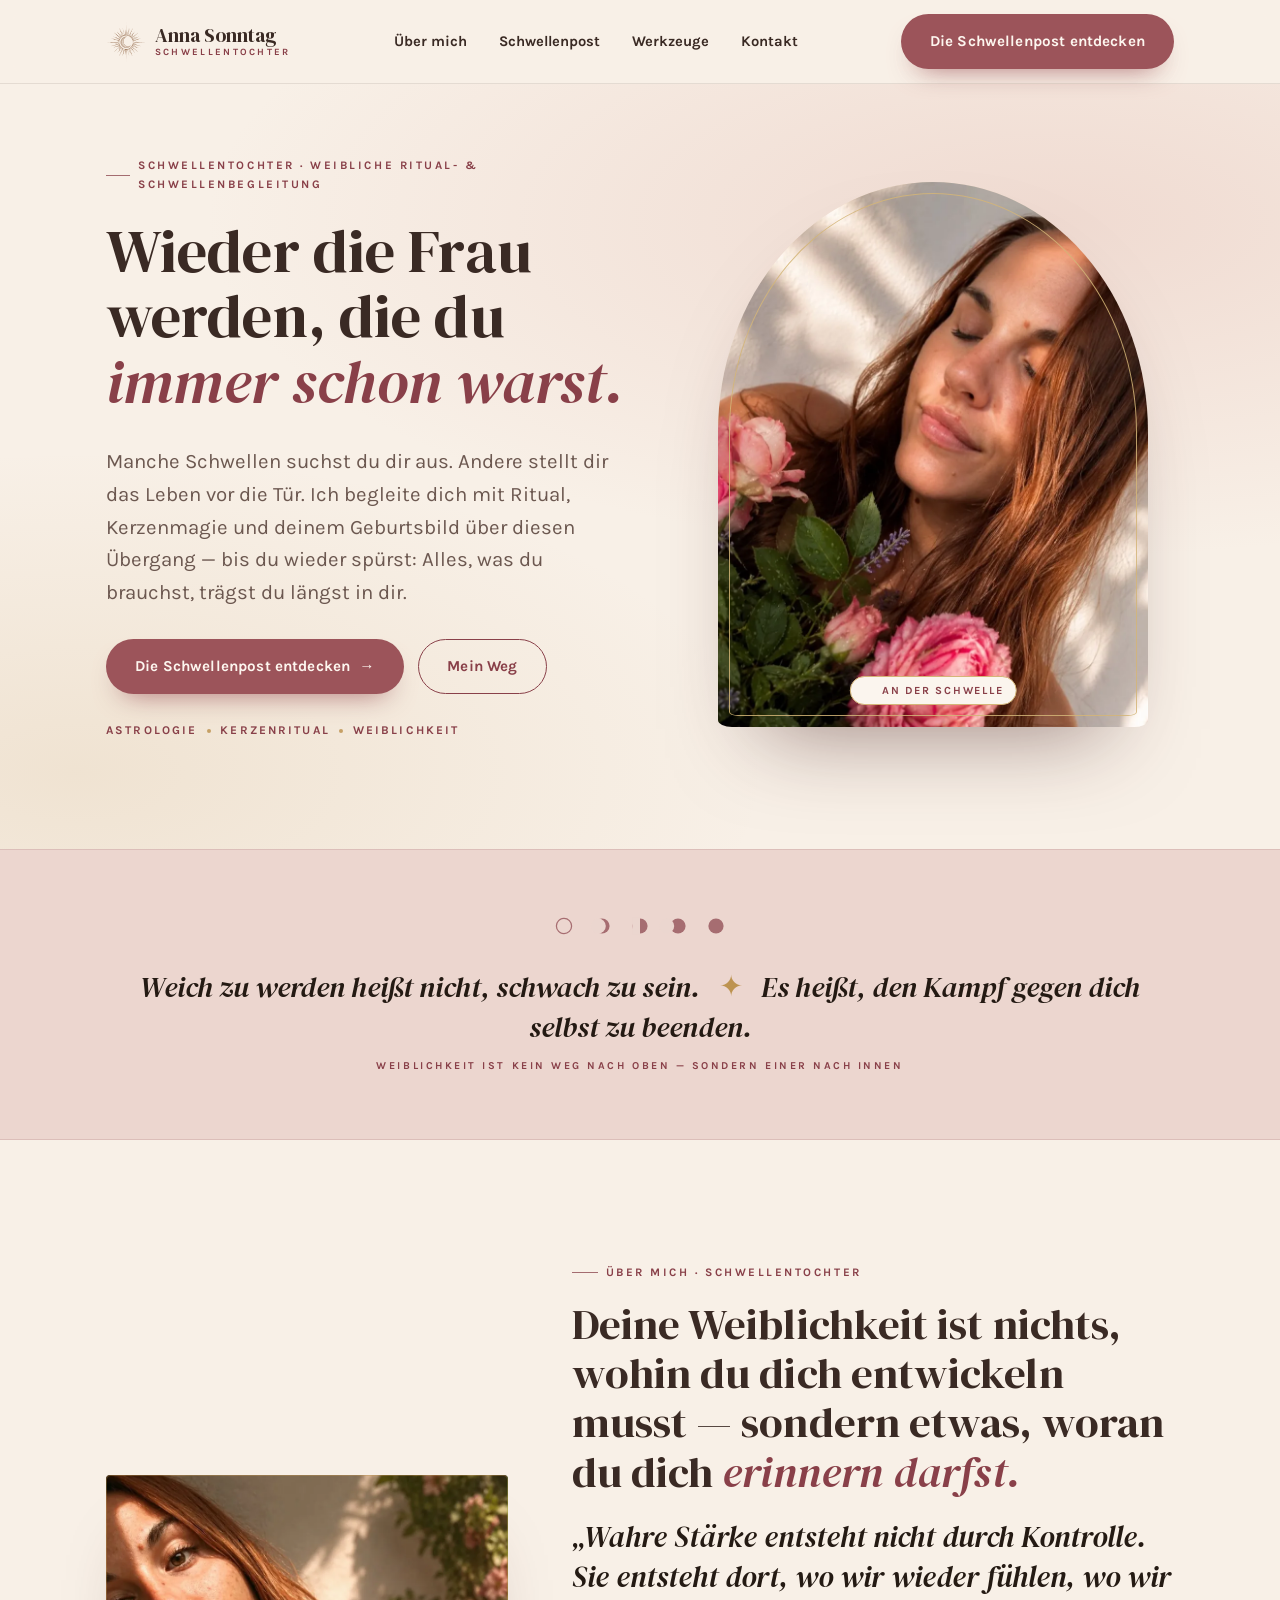
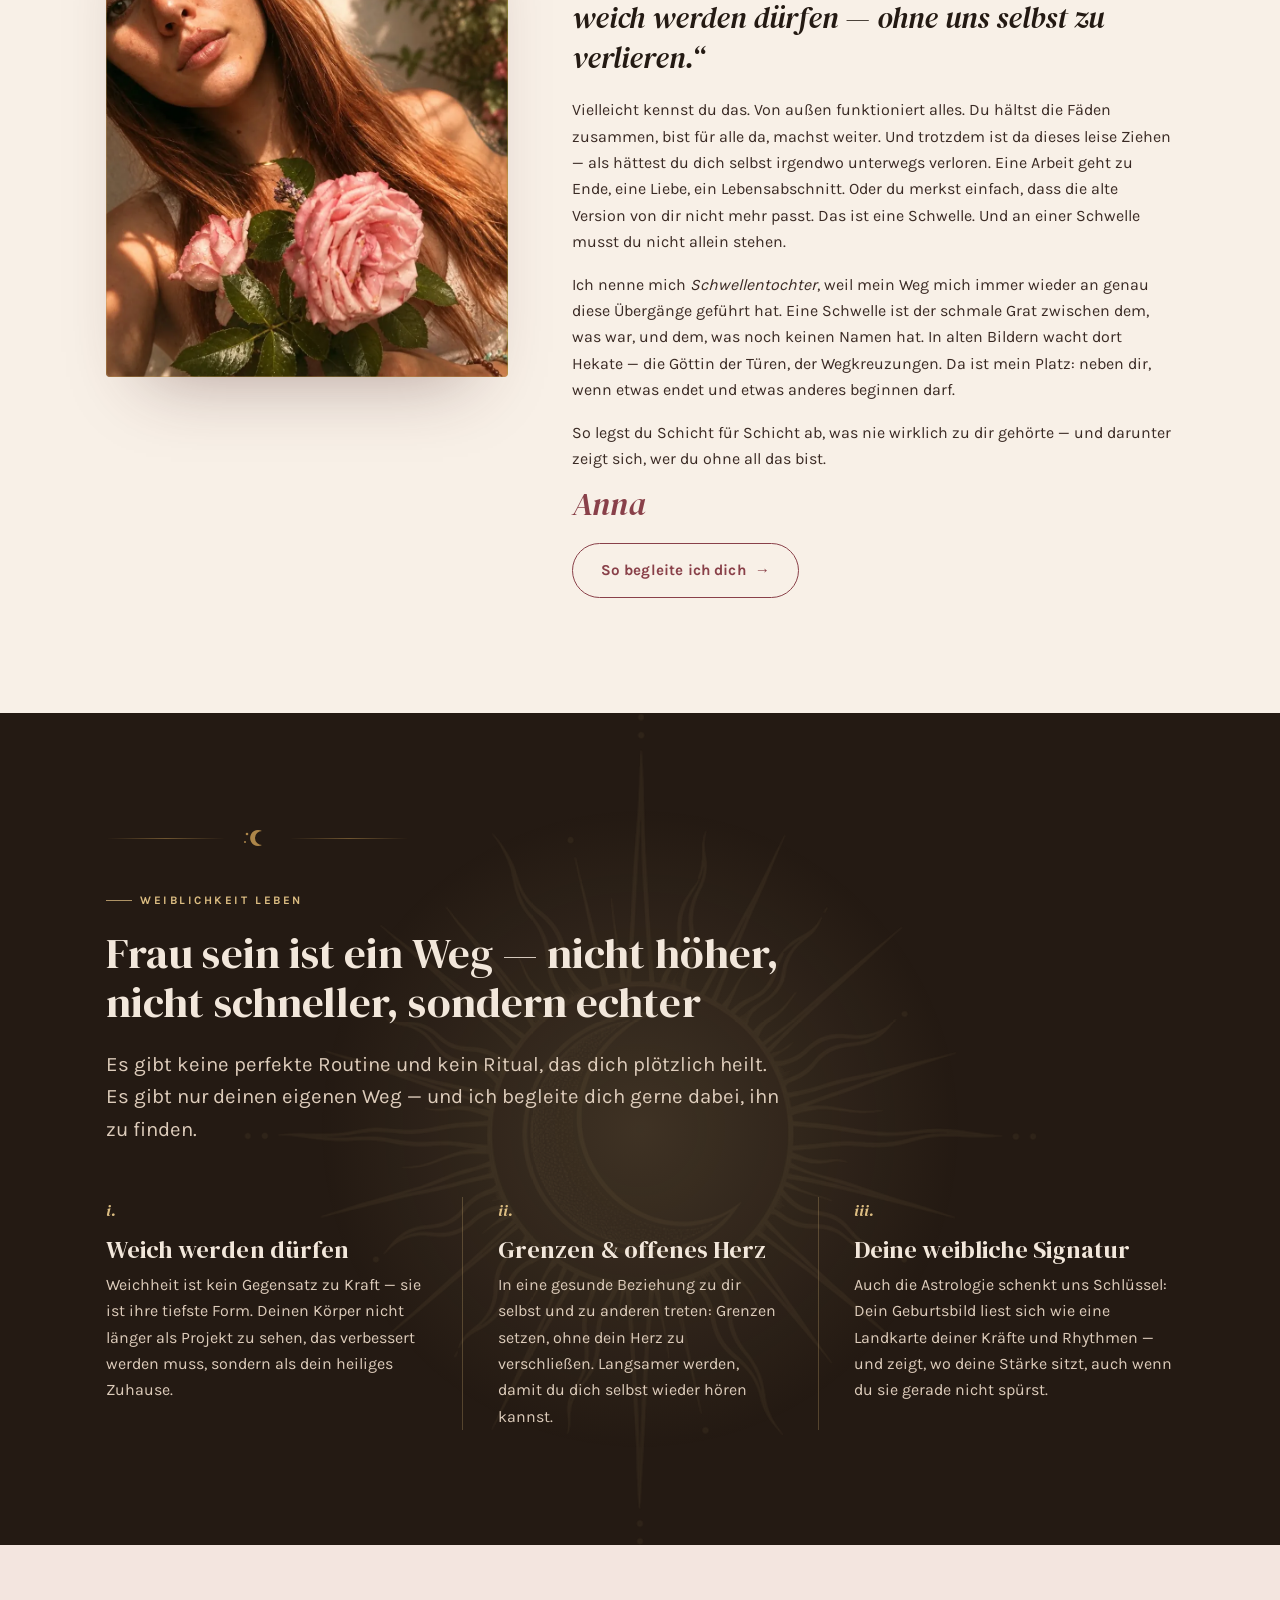
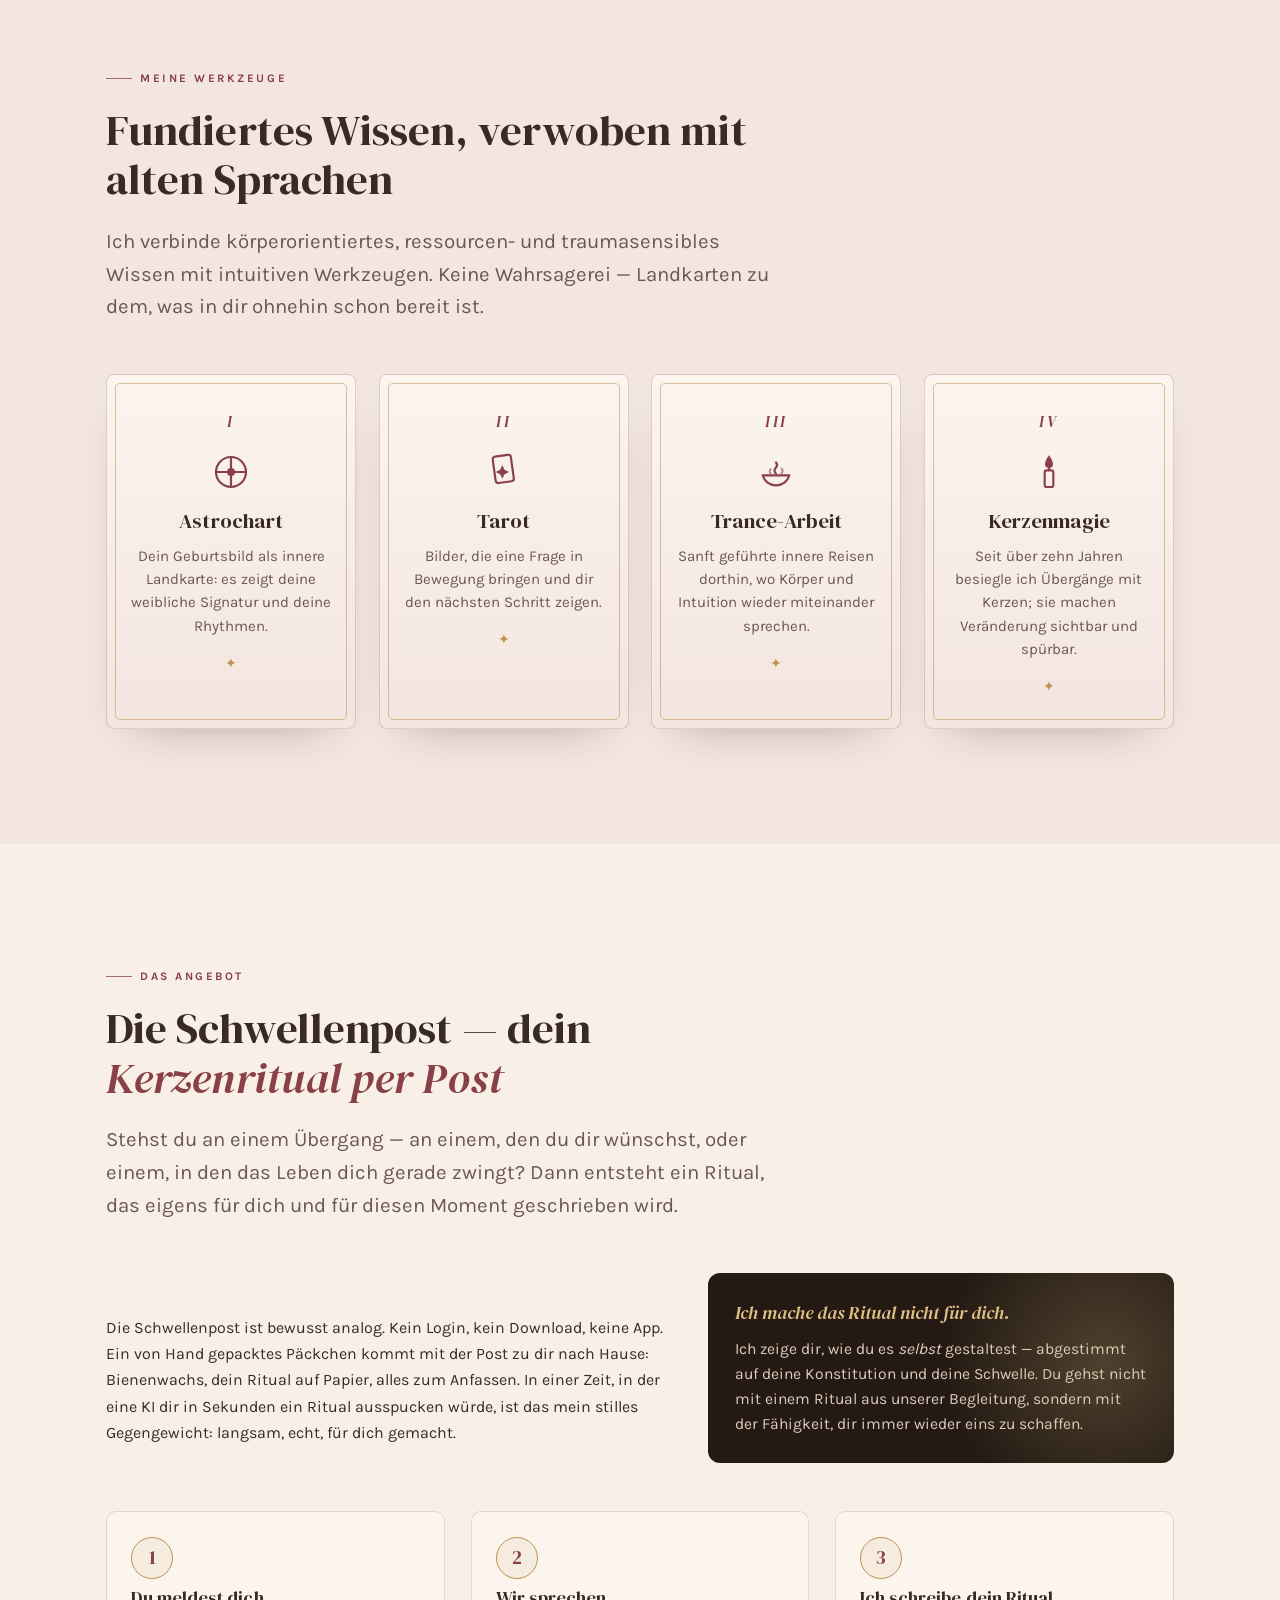
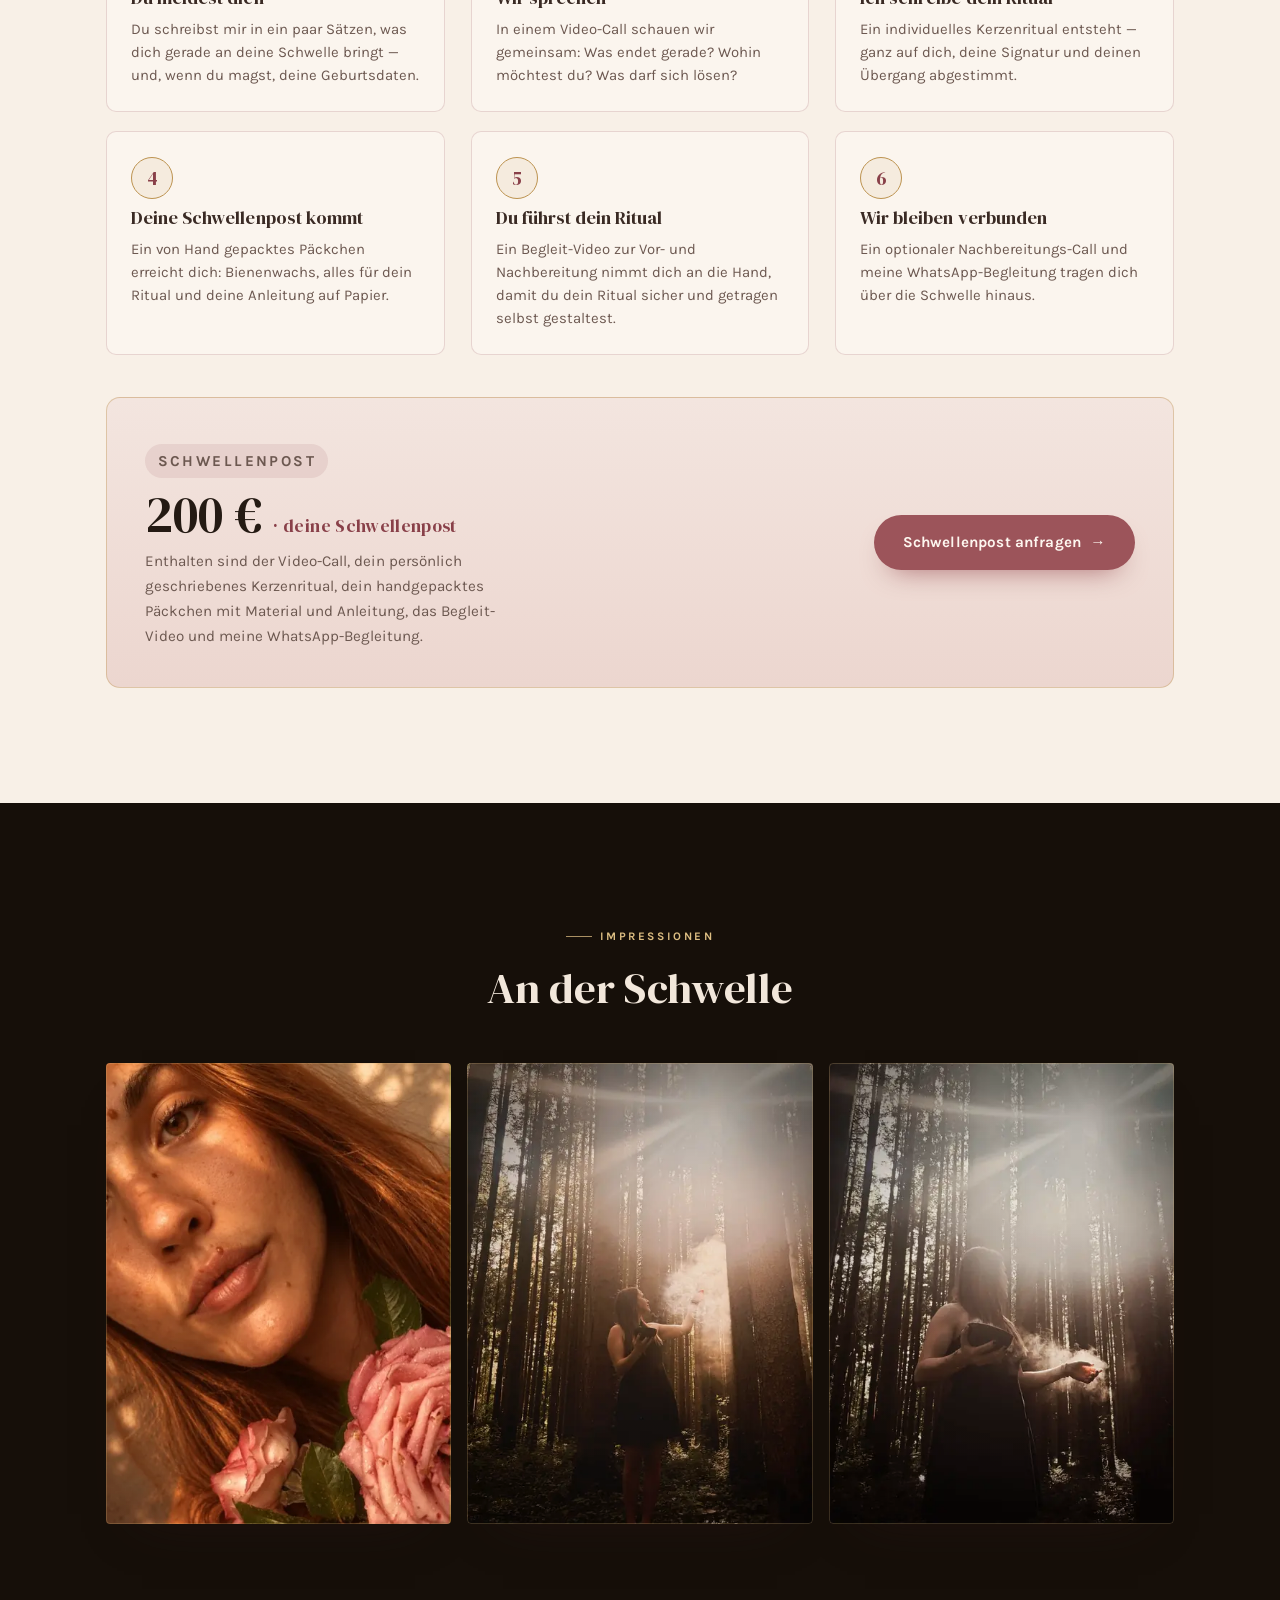
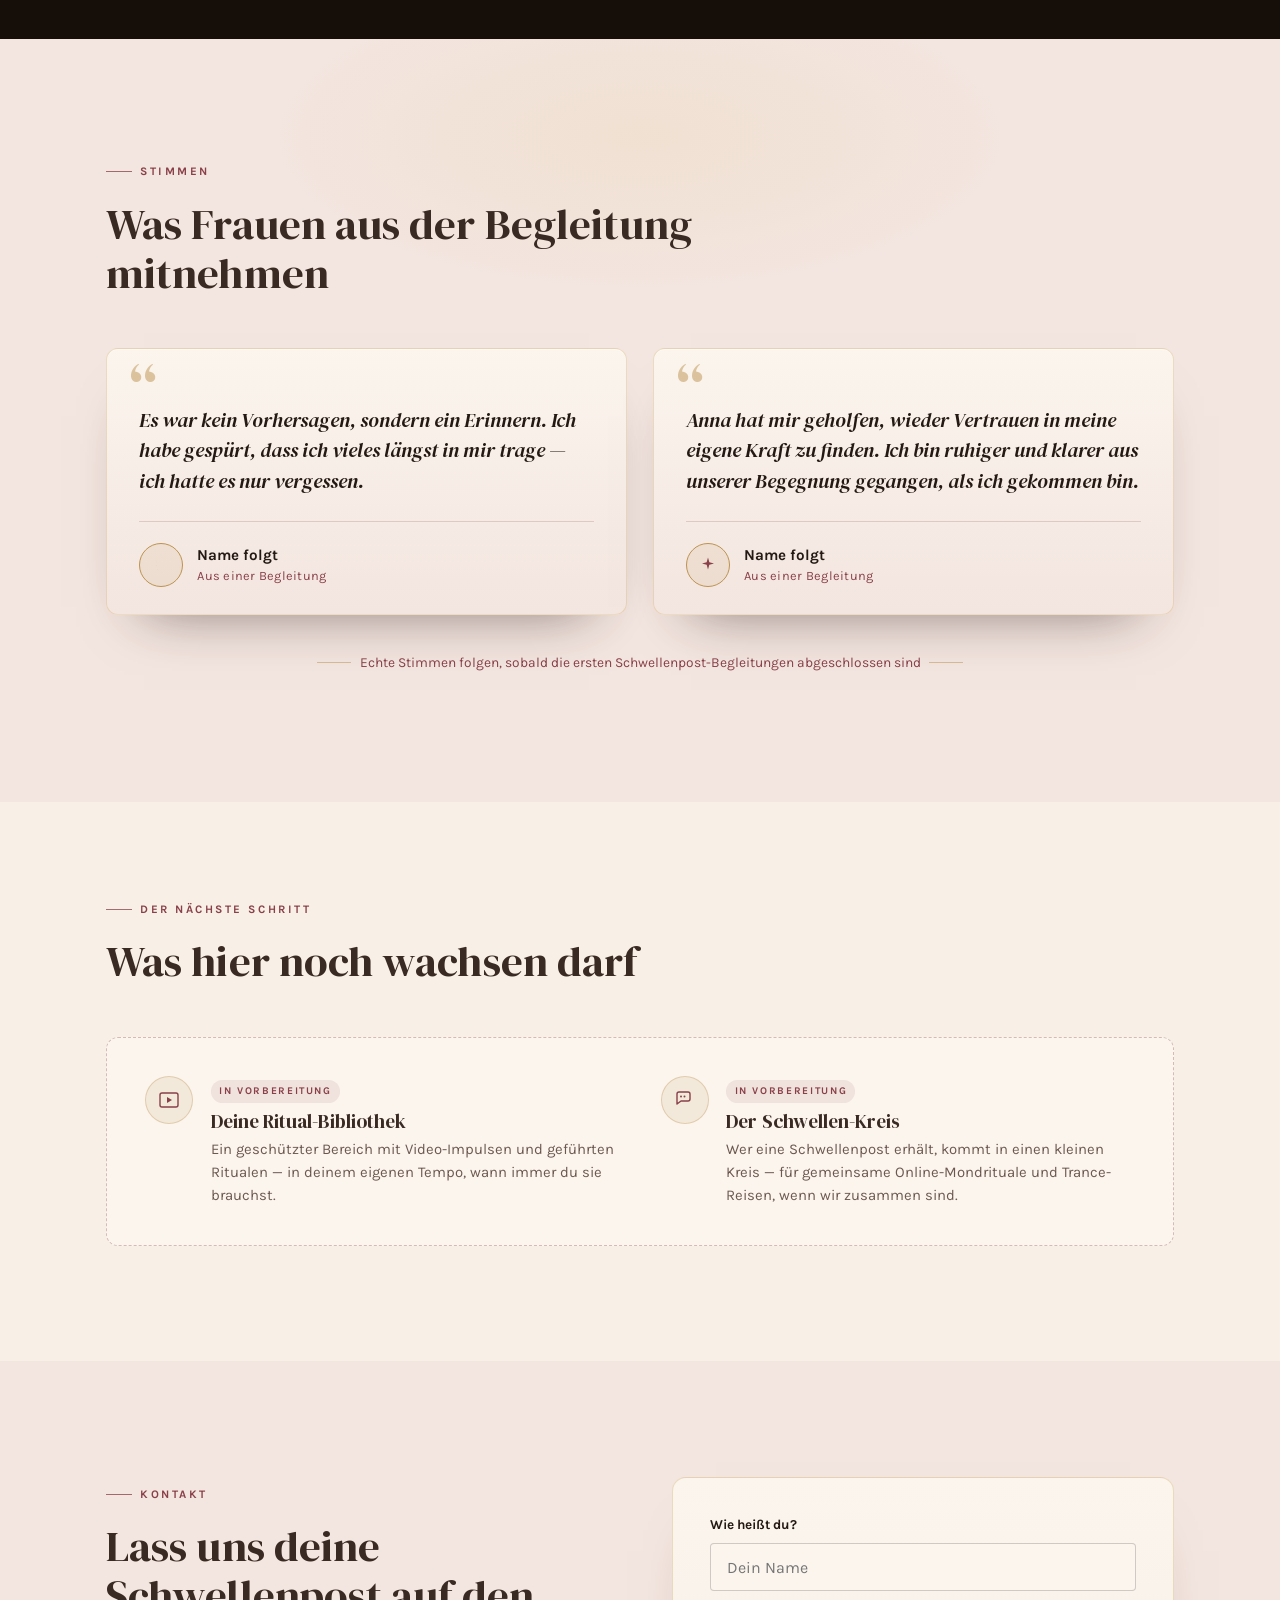
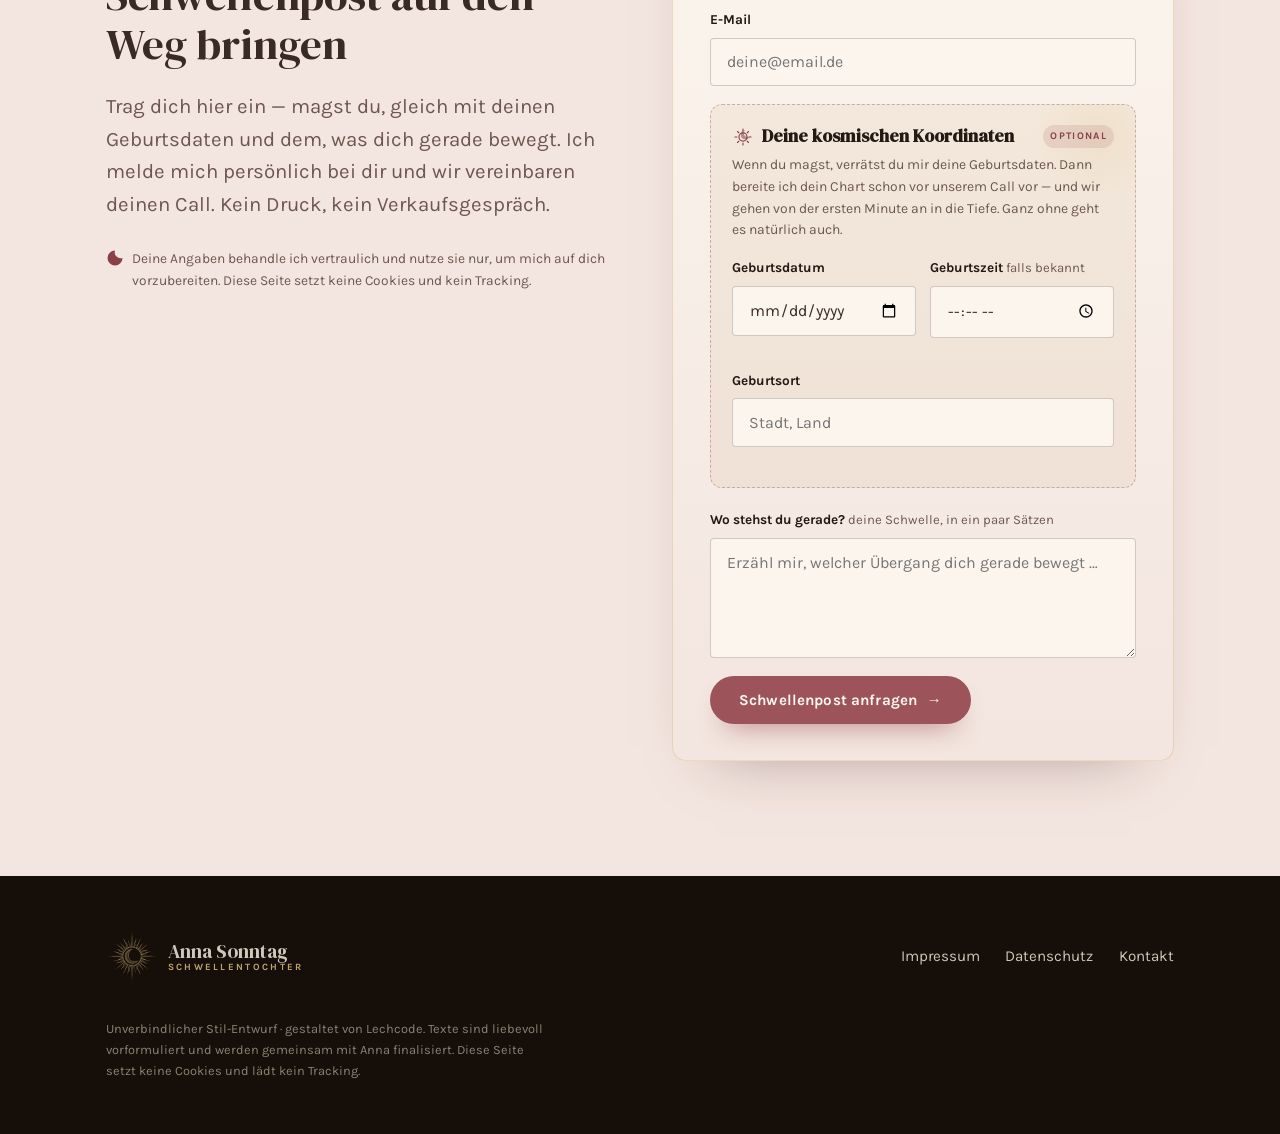
==== commit 254785a3: "Deploy via lc-deploy.sh (2026-07-21 19:42)" ====
--- a/index.html
+++ b/index.html
@@ -4,11 +4,11 @@
 <meta charset="UTF-8">
 <meta name="viewport" content="width=device-width, initial-scale=1">
 <script>document.documentElement.classList.add('js')</script>
-<title>Anna Sonntag — Schwellentochter · Weibliche Ritual- & Schwellenbegleitung</title>
-<meta name="description" content="Anna Sonntag — Schwellentochter. Ich begleite dich mit Astrologie, Ritual und Kerzenmagie über deine Schwellen zurück zu dir. Schwellenpost: dein individuelles Kerzenritual per Post.">
+<title>Anna Sonntag — Schwellentochter | Ritualbegleitung</title>
+<meta name="description" content="Weibliche Ritual- und Schwellenbegleitung mit Astrologie und Kerzenmagie. Die Schwellenpost bringt dein eigenes Kerzenritual per Post zu dir nach Hause.">
 <meta name="robots" content="noindex, nofollow">
 <meta property="og:title" content="Anna Sonntag — Schwellentochter">
-<meta property="og:description" content="Ein Raum der Erinnerung. Weibliche Ritual- & Schwellenbegleitung mit Astrologie, Tarot und Kerzenmagie — und der Schwellenpost, deinem Kerzenritual per Post.">
+<meta property="og:description" content="Weibliche Ritual- und Schwellenbegleitung mit Astrologie und Kerzenmagie. Die Schwellenpost bringt dein eigenes Kerzenritual per Post zu dir nach Hause.">
 <meta property="og:type" content="website">
 <meta property="og:locale" content="de_DE">
 <meta property="og:url" content="https://lechcode.github.io/anna-sonntag-vorschau/">
@@ -369,7 +369,7 @@
       <li><a href="#werkzeuge">Werkzeuge</a></li>
       <li><a href="#kontakt">Kontakt</a></li>
     </ul>
-    <a href="#schwellenpost" class="btn btn-primary nav-cta">Schwellenpost anfragen</a>
+    <a href="#schwellenpost" class="btn btn-primary nav-cta">Die Schwellenpost entdecken</a>
     <button class="burger" id="burgerBtn" aria-label="Menü öffnen" aria-expanded="false" aria-controls="navLinks">
       <svg width="26" height="26" viewBox="0 0 24 24" fill="none" aria-hidden="true"><path d="M3 6h18M3 12h18M3 18h18" stroke="currentColor" stroke-width="2" stroke-linecap="round"/></svg>
     </button>
@@ -381,7 +381,7 @@
     <div class="hero-inner">
       <p class="eyebrow">Schwellentochter · weibliche Ritual- &amp; Schwellenbegleitung</p>
       <h1>Wieder die Frau werden, die du <span class="accent">immer schon warst.</span></h1>
-      <p class="lede">Ein Raum der Erinnerung — für Frauen, die sich selbst wieder näherkommen möchten. Mit Astrologie, Ritual und Kerzenmagie begleite ich dich achtsam über deine Schwellen, zurück zu deiner eigenen Kraft.</p>
+      <p class="lede">Manche Schwellen suchst du dir aus. Andere stellt dir das Leben vor die Tür. Ich begleite dich mit Ritual, Kerzenmagie und deinem Geburtsbild über diesen Übergang — bis du wieder spürst: Alles, was du brauchst, trägst du längst in dir.</p>
       <div class="hero-ctas">
         <a href="#schwellenpost" class="btn btn-primary">Die Schwellenpost entdecken <span class="arw">→</span></a>
         <a href="#ueber-mich" class="btn btn-ghost on-light">Mein Weg</a>
@@ -427,9 +427,9 @@
       <p class="eyebrow">Über mich · Schwellentochter</p>
       <h2>Deine Weiblichkeit ist nichts, wohin du dich entwickeln musst — sondern etwas, woran du dich <span class="accent">erinnern darfst.</span></h2>
       <p class="quote-lead">„Wahre Stärke entsteht nicht durch Kontrolle. Sie entsteht dort, wo wir wieder fühlen, wo wir weich werden dürfen — ohne uns selbst zu verlieren.“</p>
-      <p>In einer Welt, die Schnelligkeit, Leistung und ständiges Funktionieren belohnt, verlieren viele Frauen den Kontakt zu ihrer eigenen Natur. Nicht, weil sie schwach sind — sondern weil sie gelernt haben, stark sein und funktionieren zu müssen.</p>
-      <p>Über die letzten Jahre habe ich meinen eigenen Weg gefunden, mich in meiner Weiblichkeit zu verankern und mein Frausein tief zu verkörpern. Ich nenne mich <em>Schwellentochter</em>, weil mein Leben mich immer wieder eingeladen hat, Übergänge zu begleiten — Schwellen, an denen etwas endet und etwas Neues beginnen darf.</p>
-      <p>Genau dort, an deiner Schwelle, ist mein Platz an deiner Seite: damit du Schicht für Schicht loslassen darfst, was nie wirklich zu dir gehörte — und wieder die Frau wirst, die du unter all dem längst bist.</p>
+      <p>Vielleicht kennst du das. Von außen funktioniert alles. Du hältst die Fäden zusammen, bist für alle da, machst weiter. Und trotzdem ist da dieses leise Ziehen — als hättest du dich selbst irgendwo unterwegs verloren. Eine Arbeit geht zu Ende, eine Liebe, ein Lebensabschnitt. Oder du merkst einfach, dass die alte Version von dir nicht mehr passt. Das ist eine Schwelle. Und an einer Schwelle musst du nicht allein stehen.</p>
+      <p>Ich nenne mich <em>Schwellentochter</em>, weil mein Weg mich immer wieder an genau diese Übergänge geführt hat. Eine Schwelle ist der schmale Grat zwischen dem, was war, und dem, was noch keinen Namen hat. In alten Bildern wacht dort Hekate — die Göttin der Türen, der Wegkreuzungen. Da ist mein Platz: neben dir, wenn etwas endet und etwas anderes beginnen darf.</p>
+      <p>So legst du Schicht für Schicht ab, was nie wirklich zu dir gehörte — und darunter zeigt sich, wer du ohne all das bist.</p>
       <p class="signature">Anna</p>
       <a href="#schwellenpost" class="btn btn-ghost on-light">So begleite ich dich <span class="arw">→</span></a>
     </div>
@@ -462,7 +462,7 @@
       <div class="essenz-item">
         <span class="essenz-num">iii.</span>
         <h3>Deine weibliche Signatur</h3>
-        <p>Auch die Astrologie schenkt uns Schlüssel, mit denen wir deine ganz persönliche weibliche Signatur erkennen und tiefer verstehen dürfen — als Landkarte zu dem, was in dir längst lebt.</p>
+        <p>Auch die Astrologie schenkt uns Schlüssel: Dein Geburtsbild liest sich wie eine Landkarte deiner Kräfte und Rhythmen — und zeigt, wo deine Stärke sitzt, auch wenn du sie gerade nicht spürst.</p>
       </div>
     </div>
   </div>
@@ -479,29 +479,29 @@
       <article class="tarot">
         <span class="tarot-num">I</span>
         <span class="tarot-glyph"><svg width="40" height="40" viewBox="0 0 24 24" fill="none" aria-hidden="true"><circle cx="12" cy="12" r="9" stroke="currentColor" stroke-width="1.3"/><path d="M12 3v18M3 12h18" stroke="currentColor" stroke-width="1.3"/><circle cx="12" cy="12" r="2.4" fill="currentColor"/></svg></span>
-        <h3>Astrologie</h3>
-        <p>Dein Geburtsbild als innere Landkarte — es zeigt deine weibliche Signatur, deine Rhythmen und wo gerade Bewegung möglich ist.</p>
+        <h3>Astrochart</h3>
+        <p>Dein Geburtsbild als innere Landkarte: es zeigt deine weibliche Signatur und deine Rhythmen.</p>
         <span class="tarot-foot">✦</span>
       </article>
       <article class="tarot">
         <span class="tarot-num">II</span>
         <span class="tarot-glyph"><svg width="40" height="40" viewBox="0 0 24 24" fill="none" aria-hidden="true"><rect x="5" y="3" width="11" height="16" rx="1.6" transform="rotate(-8 5 3)" stroke="currentColor" stroke-width="1.3"/><path d="M11 8l1.3 2.7L15 12l-2.7 1.3L11 16l-1.3-2.7L7 12l2.7-1.3z" fill="currentColor"/></svg></span>
         <h3>Tarot</h3>
-        <p>Bilder, die Bewegung in eine Frage bringen — sie spiegeln, was du im Grunde weißt, und zeigen dir einen klaren nächsten Schritt.</p>
+        <p>Bilder, die eine Frage in Bewegung bringen und dir den nächsten Schritt zeigen.</p>
         <span class="tarot-foot">✦</span>
       </article>
       <article class="tarot">
         <span class="tarot-num">III</span>
         <span class="tarot-glyph"><svg width="40" height="40" viewBox="0 0 24 24" fill="none" aria-hidden="true"><path d="M4 14h16a8 8 0 0 1-8 6 8 8 0 0 1-8-6z" stroke="currentColor" stroke-width="1.3" stroke-linejoin="round"/><path d="M12 13c-1.2-1.2-1.2-2.5 0-3.7.9-.9.9-1.9 0-3" stroke="currentColor" stroke-width="1.3" stroke-linecap="round"/><path d="M15.2 13c1-1 1-2 .2-3M8.8 13c-.8-.9-.8-1.9 0-2.8" stroke="currentColor" stroke-width="1.1" stroke-linecap="round" opacity=".6"/></svg></span>
         <h3>Trance-Arbeit</h3>
-        <p>Sanft geführte innere Reisen, die dich unter den Verstand führen — dorthin, wo Bilder, Körper und Intuition wieder miteinander sprechen.</p>
+        <p>Sanft geführte innere Reisen dorthin, wo Körper und Intuition wieder miteinander sprechen.</p>
         <span class="tarot-foot">✦</span>
       </article>
       <article class="tarot">
         <span class="tarot-num">IV</span>
         <span class="tarot-glyph"><svg width="40" height="40" viewBox="0 0 24 24" fill="none" aria-hidden="true"><path d="M12 2c1.6 2.2 2.4 3.9 2.4 5.2A2.4 2.4 0 0 1 12 9.6a2.4 2.4 0 0 1-2.4-2.4C9.6 5.9 10.4 4.2 12 2z" fill="currentColor"/><rect x="9.4" y="11" width="5.2" height="10" rx="1.2" stroke="currentColor" stroke-width="1.3"/><path d="M12 9.6V11" stroke="currentColor" stroke-width="1.3"/></svg></span>
-        <h3>Kerzenmagie &amp; Ritual</h3>
-        <p>Seit über einem Jahrzehnt besiegle ich Übergänge mit Kerzenritualen. Ein Ritual, ganz auf deine Konstitution abgestimmt, verankert Veränderung so, dass sie spürbar bleibt.</p>
+        <h3>Kerzenmagie</h3>
+        <p>Seit über zehn Jahren besiegle ich Übergänge mit Kerzen; sie machen Veränderung sichtbar und spürbar.</p>
         <span class="tarot-foot">✦</span>
       </article>
     </div>
@@ -513,28 +513,28 @@
     <div class="section-head">
       <p class="eyebrow">Das Angebot</p>
       <h2>Die Schwellenpost — dein <span class="accent">Kerzenritual per Post</span></h2>
-      <p class="lede">Stehst du an einer Schwelle — an einem Übergang, den du dir wünschst, oder einem, in den das Leben dich gerade zwingt? Dann begleite ich dich mit einem Ritual, das eigens für dich und deinen Moment entsteht.</p>
+      <p class="lede">Stehst du an einem Übergang — an einem, den du dir wünschst, oder einem, in den das Leben dich gerade zwingt? Dann entsteht ein Ritual, das eigens für dich und für diesen Moment geschrieben wird.</p>
     </div>
     <div class="sp-intro">
-      <p>Die Schwellenpost ist bewusst analog. In einer Zeit, in der so vieles digital und schnell geworden ist, kommt hier etwas mit der Post zu dir: von Hand gepackt, für dich geschrieben, zum Anfassen. Ein kleines Gegengewicht — und ein Anker, den du in den Händen halten kannst.</p>
+      <p>Die Schwellenpost ist bewusst analog. Kein Login, kein Download, keine App. Ein von Hand gepacktes Päckchen kommt mit der Post zu dir nach Hause: Bienenwachs, dein Ritual auf Papier, alles zum Anfassen. In einer Zeit, in der eine KI dir in Sekunden ein Ritual ausspucken würde, ist das mein stilles Gegengewicht: langsam, echt, für dich gemacht.</p>
       <div class="sp-usp">
         <b>Ich mache das Ritual nicht für dich.</b>
-        <p>Ich zeige dir, wie du es <em>selbst</em> gestaltest — passend zu deiner Konstitution und deiner Schwelle. Damit du für spätere Übergänge weißt, wie du dir deinen eigenen Raum schaffst.</p>
+        <p>Ich zeige dir, wie du es <em>selbst</em> gestaltest — abgestimmt auf deine Konstitution und deine Schwelle. Du gehst nicht mit einem Ritual aus unserer Begleitung, sondern mit der Fähigkeit, dir immer wieder eins zu schaffen.</p>
       </div>
     </div>
     <div class="sp-journey">
-      <div class="sp-step"><span class="sp-step-num">1</span><h3>Du meldest dich</h3><p>Du schickst mir deine Astrodaten und in ein paar Sätzen, was dich gerade an deine Schwelle bringt.</p></div>
-      <div class="sp-step"><span class="sp-step-num">2</span><h3>Wir sprechen</h3><p>In einem Video-Call schauen wir gemeinsam: Welche Schwelle stehst du? Wohin möchtest du? Was darf sich lösen?</p></div>
+      <div class="sp-step"><span class="sp-step-num">1</span><h3>Du meldest dich</h3><p>Du schreibst mir in ein paar Sätzen, was dich gerade an deine Schwelle bringt — und, wenn du magst, deine Geburtsdaten.</p></div>
+      <div class="sp-step"><span class="sp-step-num">2</span><h3>Wir sprechen</h3><p>In einem Video-Call schauen wir gemeinsam: Was endet gerade? Wohin möchtest du? Was darf sich lösen?</p></div>
       <div class="sp-step"><span class="sp-step-num">3</span><h3>Ich schreibe dein Ritual</h3><p>Ein individuelles Kerzenritual entsteht — ganz auf dich, deine Signatur und deinen Übergang abgestimmt.</p></div>
-      <div class="sp-step"><span class="sp-step-num">4</span><h3>Deine Schwellenpost kommt</h3><p>Ein von Hand gepacktes Päckchen erreicht dich: Bienenwachs, alles für dein Ritual und eine liebevolle Anleitung.</p></div>
-      <div class="sp-step"><span class="sp-step-num">5</span><h3>Du wirst geführt</h3><p>Ein Video zur Vor- und Nachbereitung nimmt dich an die Hand, damit du dein Ritual sicher und getragen selbst gestaltest.</p></div>
+      <div class="sp-step"><span class="sp-step-num">4</span><h3>Deine Schwellenpost kommt</h3><p>Ein von Hand gepacktes Päckchen erreicht dich: Bienenwachs, alles für dein Ritual und deine Anleitung auf Papier.</p></div>
+      <div class="sp-step"><span class="sp-step-num">5</span><h3>Du führst dein Ritual</h3><p>Ein Begleit-Video zur Vor- und Nachbereitung nimmt dich an die Hand, damit du dein Ritual sicher und getragen selbst gestaltest.</p></div>
       <div class="sp-step"><span class="sp-step-num">6</span><h3>Wir bleiben verbunden</h3><p>Ein optionaler Nachbereitungs-Call und meine WhatsApp-Begleitung tragen dich über die Schwelle hinaus.</p></div>
     </div>
     <div class="sp-price">
       <div>
         <p class="soon-tag" style="margin-bottom:.7rem">Schwellenpost</p>
-        <div class="amount">200&nbsp;€ <span>· dein Ritual per Post</span></div>
-        <p>Enthalten sind der Video-Call, dein individuell geschriebenes Kerzenritual, dein handgepacktes Päckchen mit Material und Anleitung, das Begleit-Video und meine WhatsApp-Begleitung.</p>
+        <div class="amount">200&nbsp;€ <span>· deine Schwellenpost</span></div>
+        <p>Enthalten sind der Video-Call, dein persönlich geschriebenes Kerzenritual, dein handgepacktes Päckchen mit Material und Anleitung, das Begleit-Video und meine WhatsApp-Begleitung.</p>
       </div>
       <a href="#kontakt" class="btn btn-primary">Schwellenpost anfragen <span class="arw">→</span></a>
     </div>
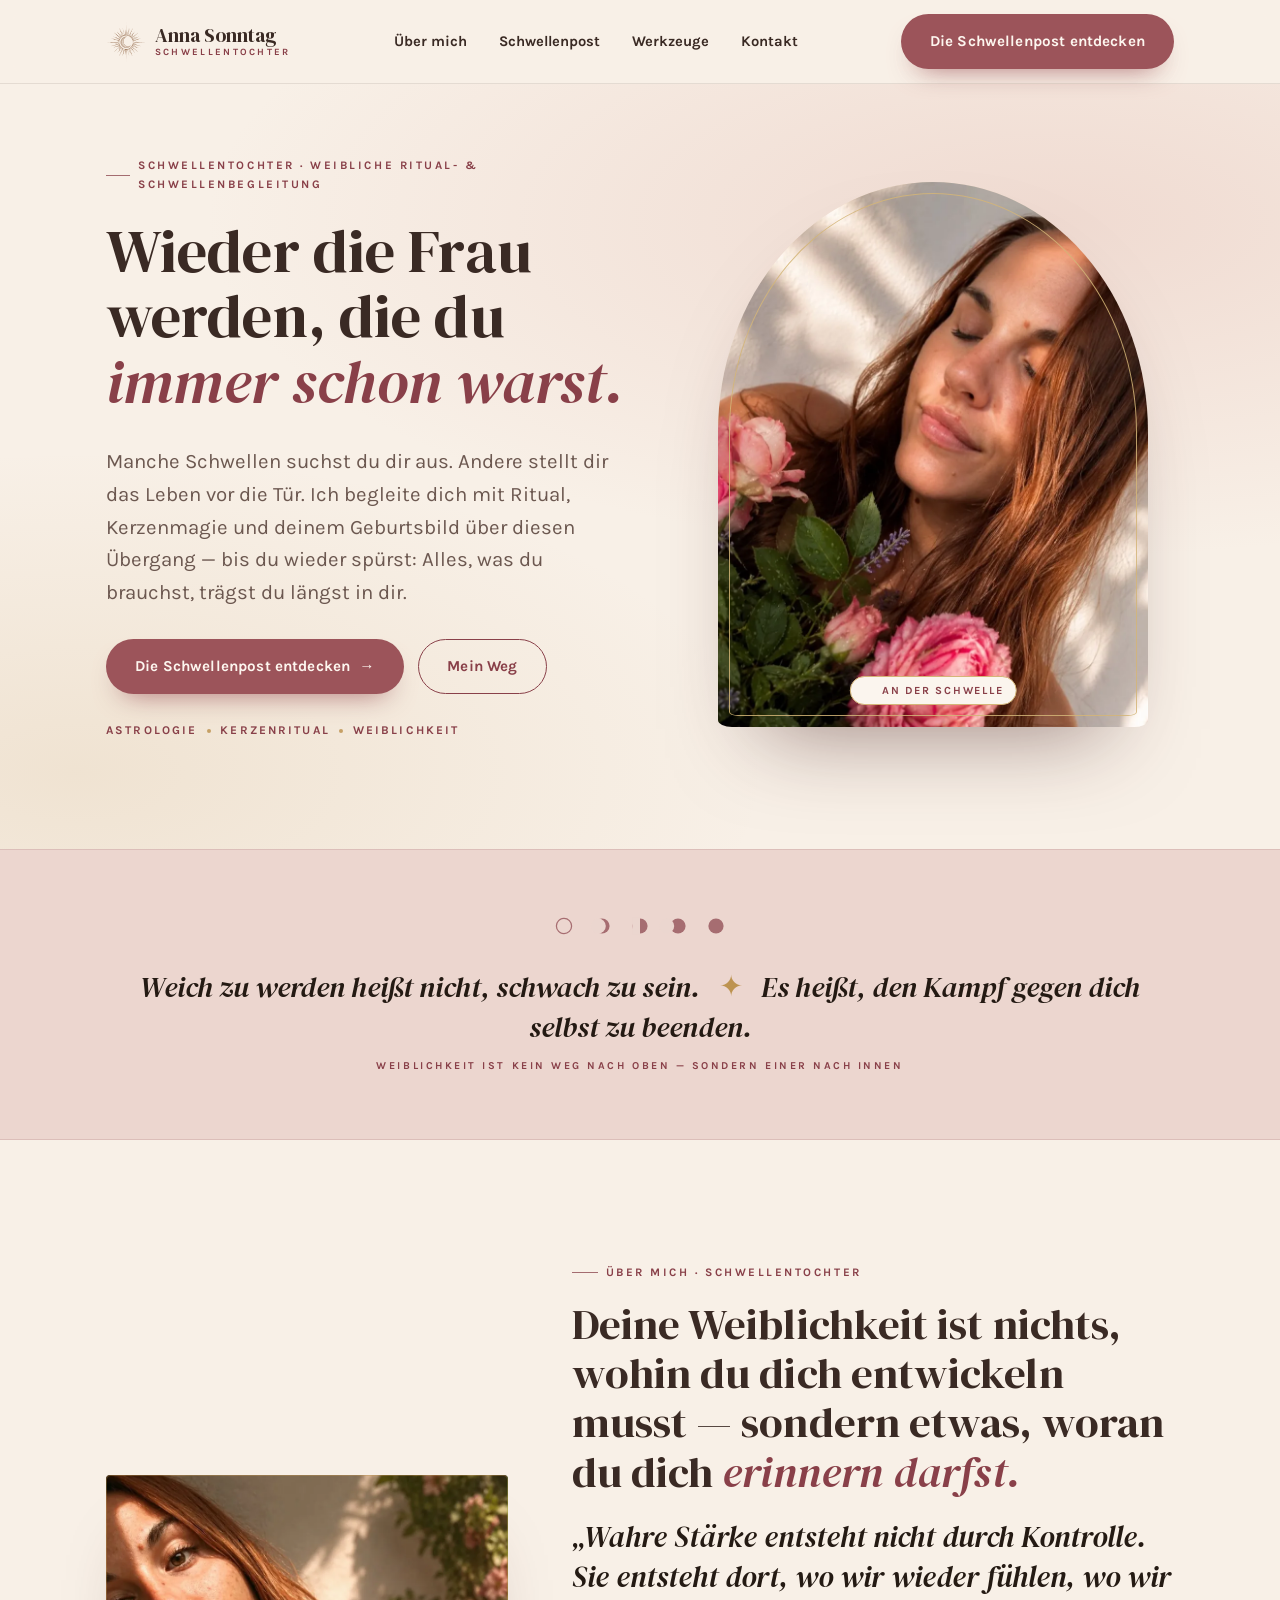
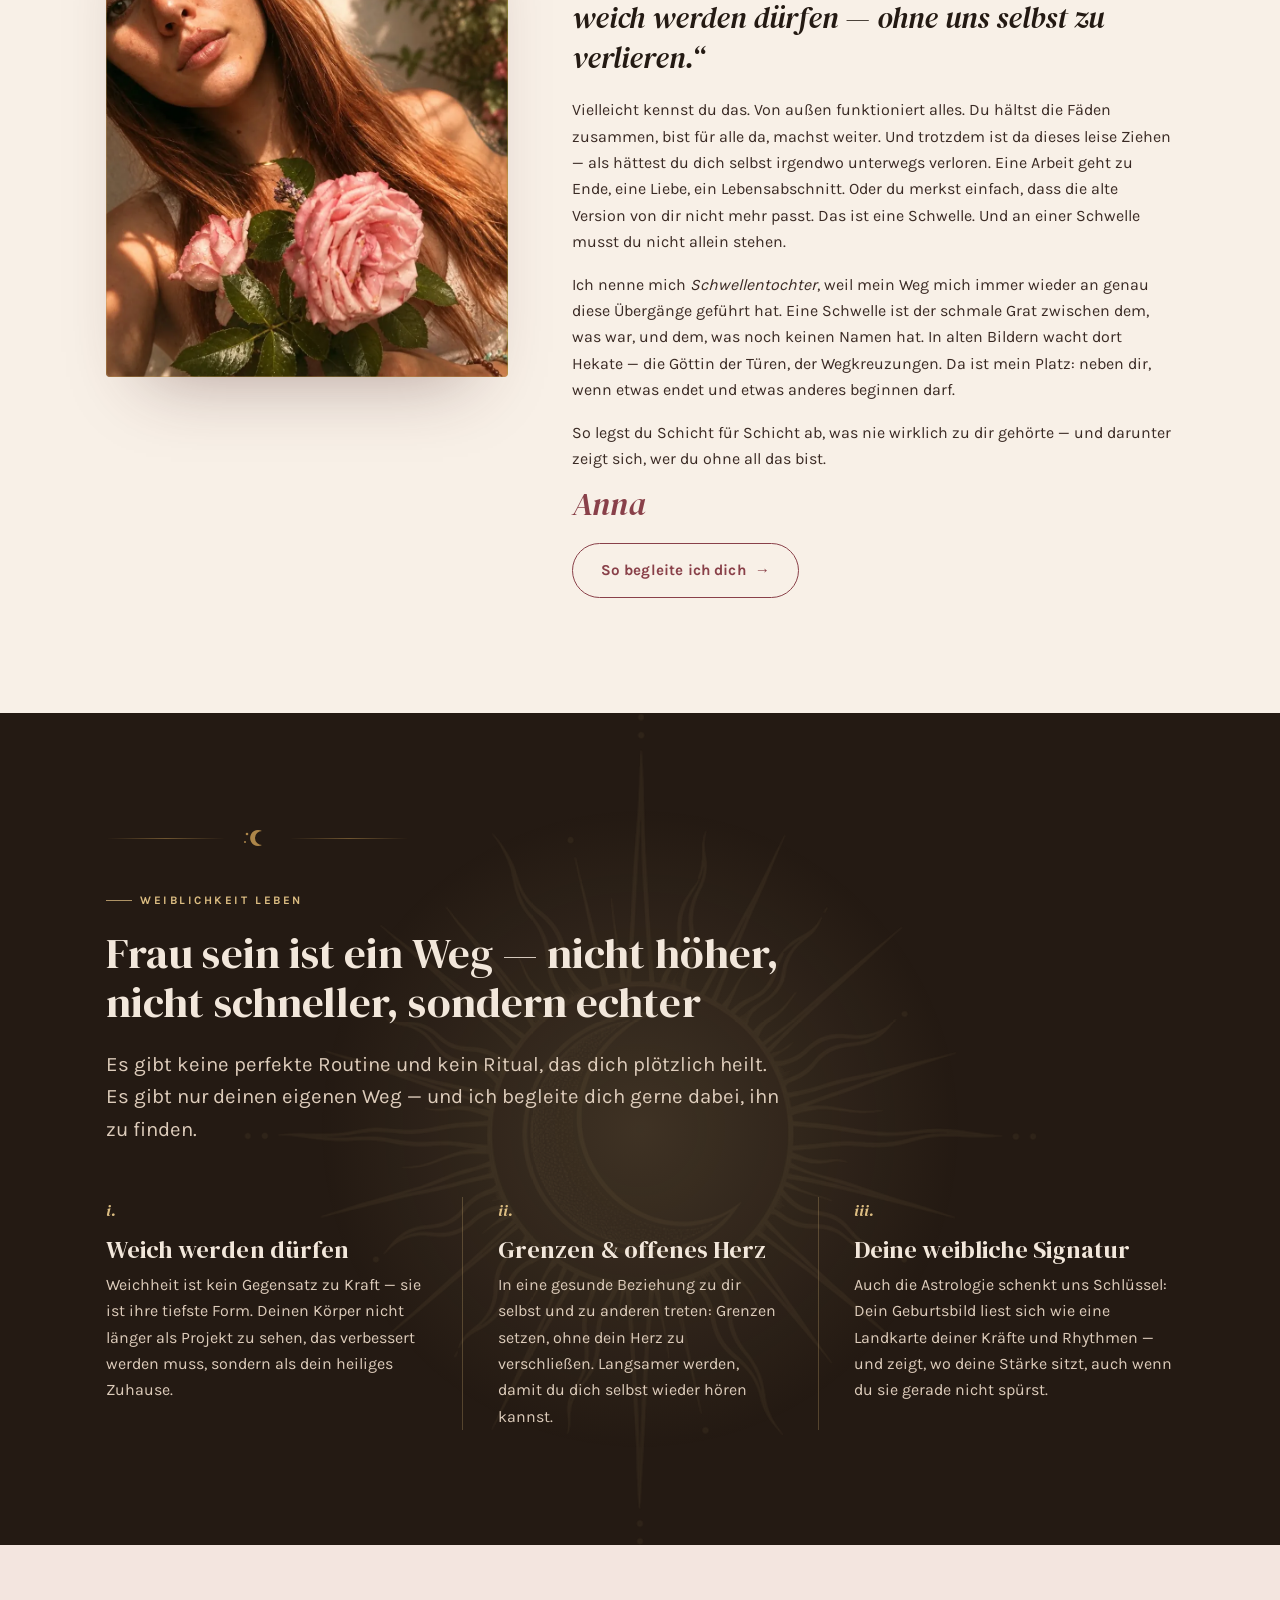
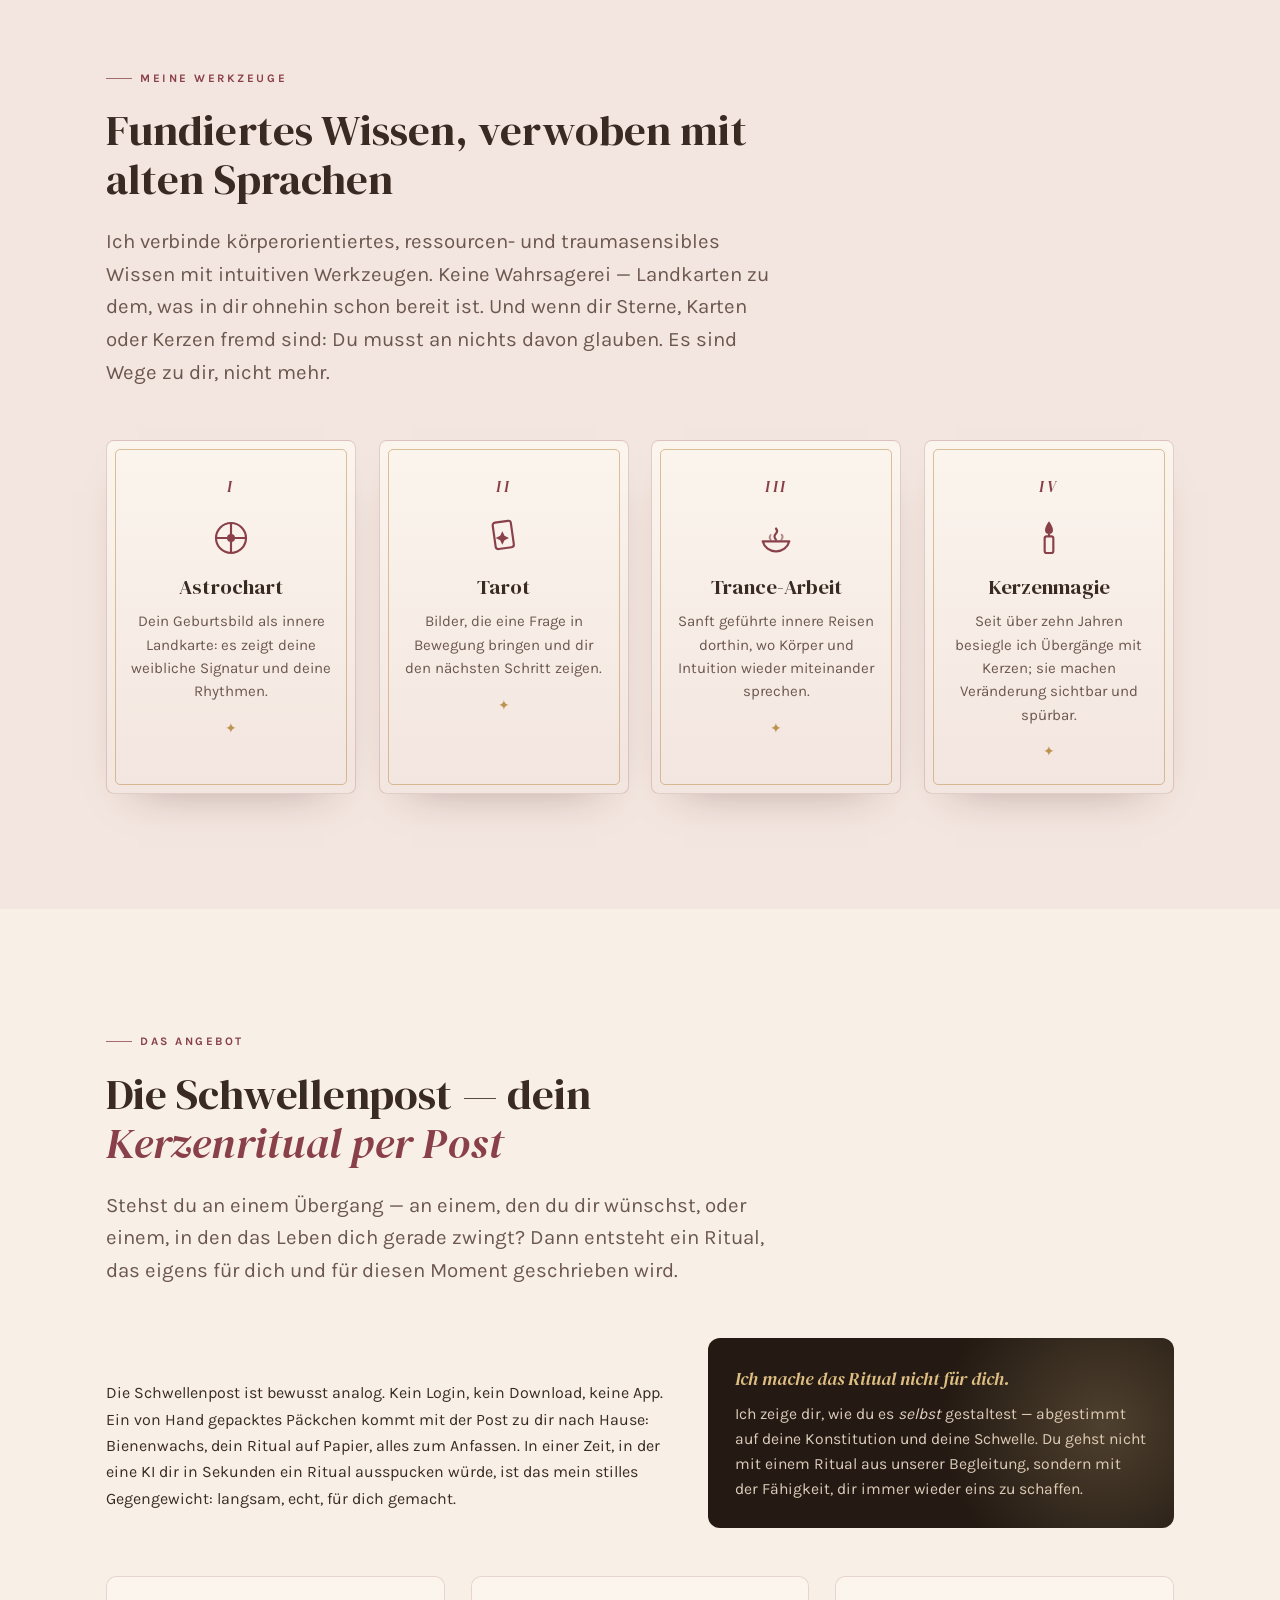
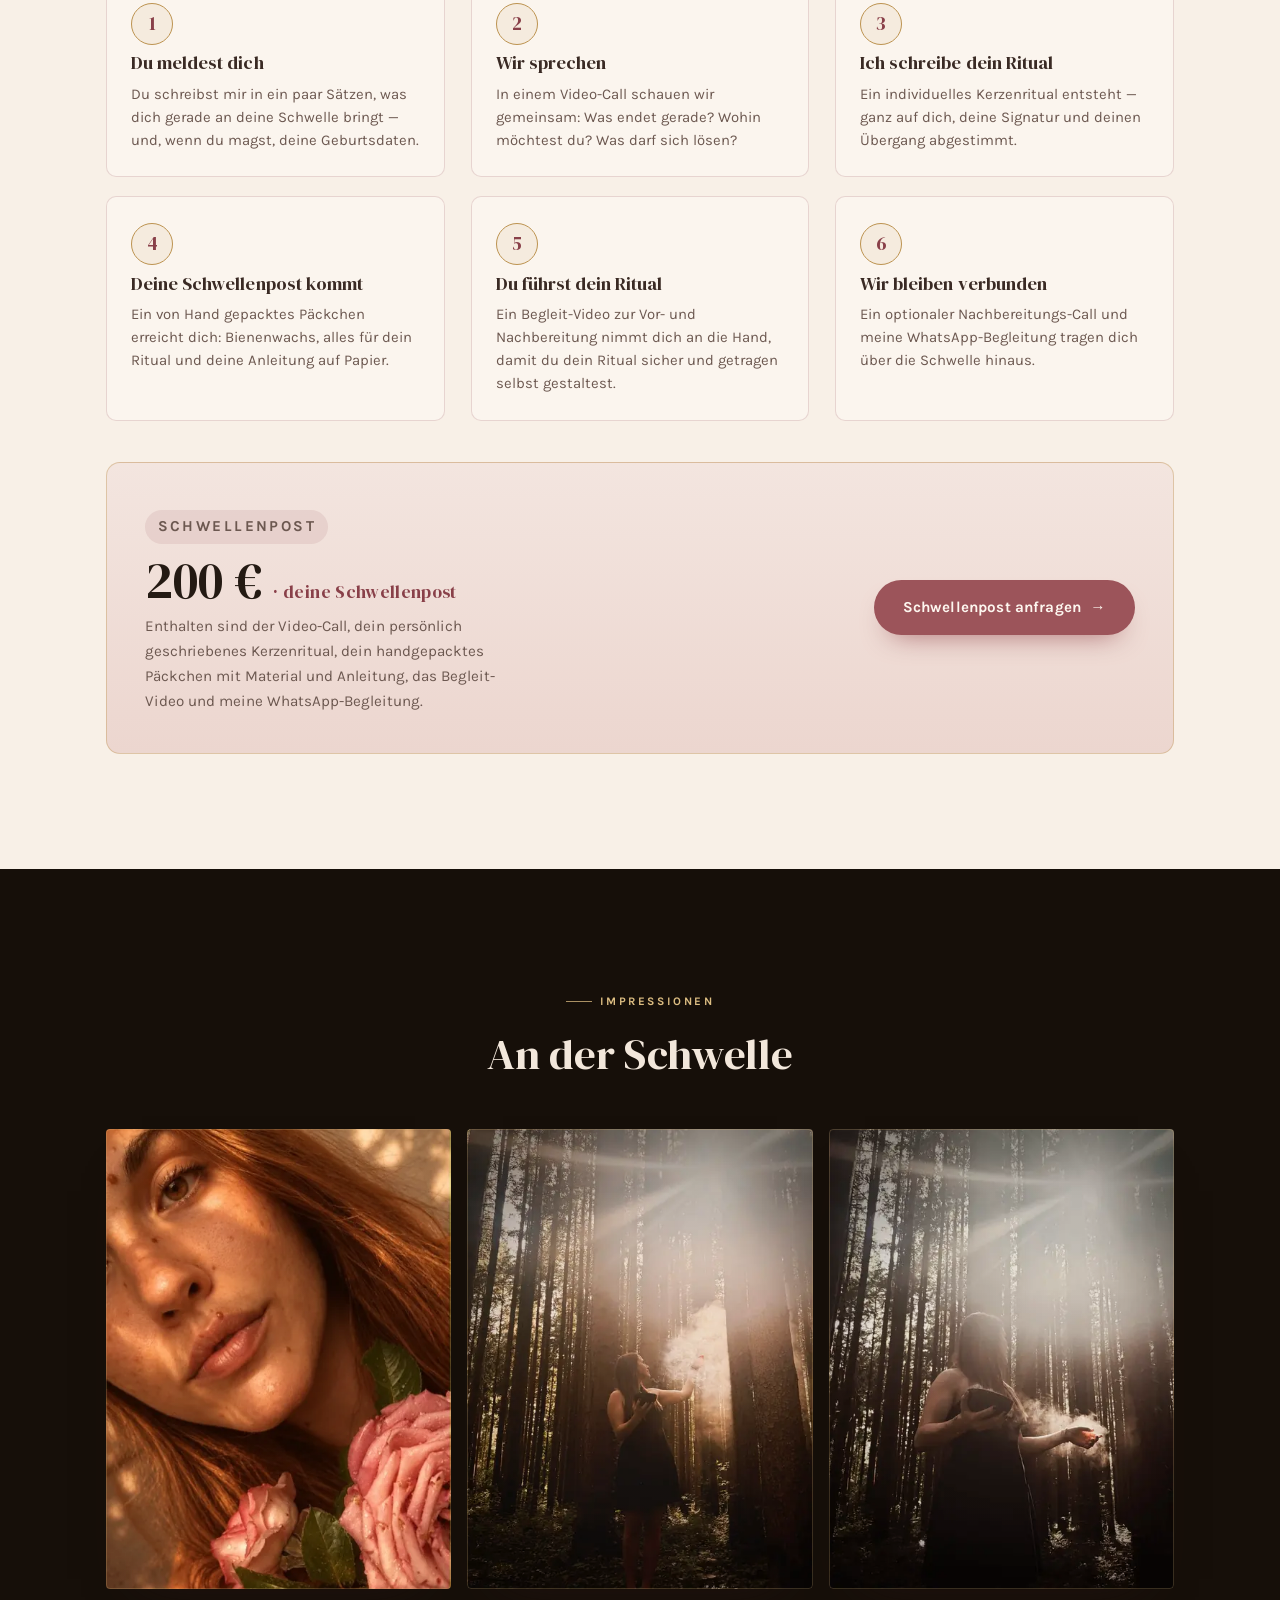
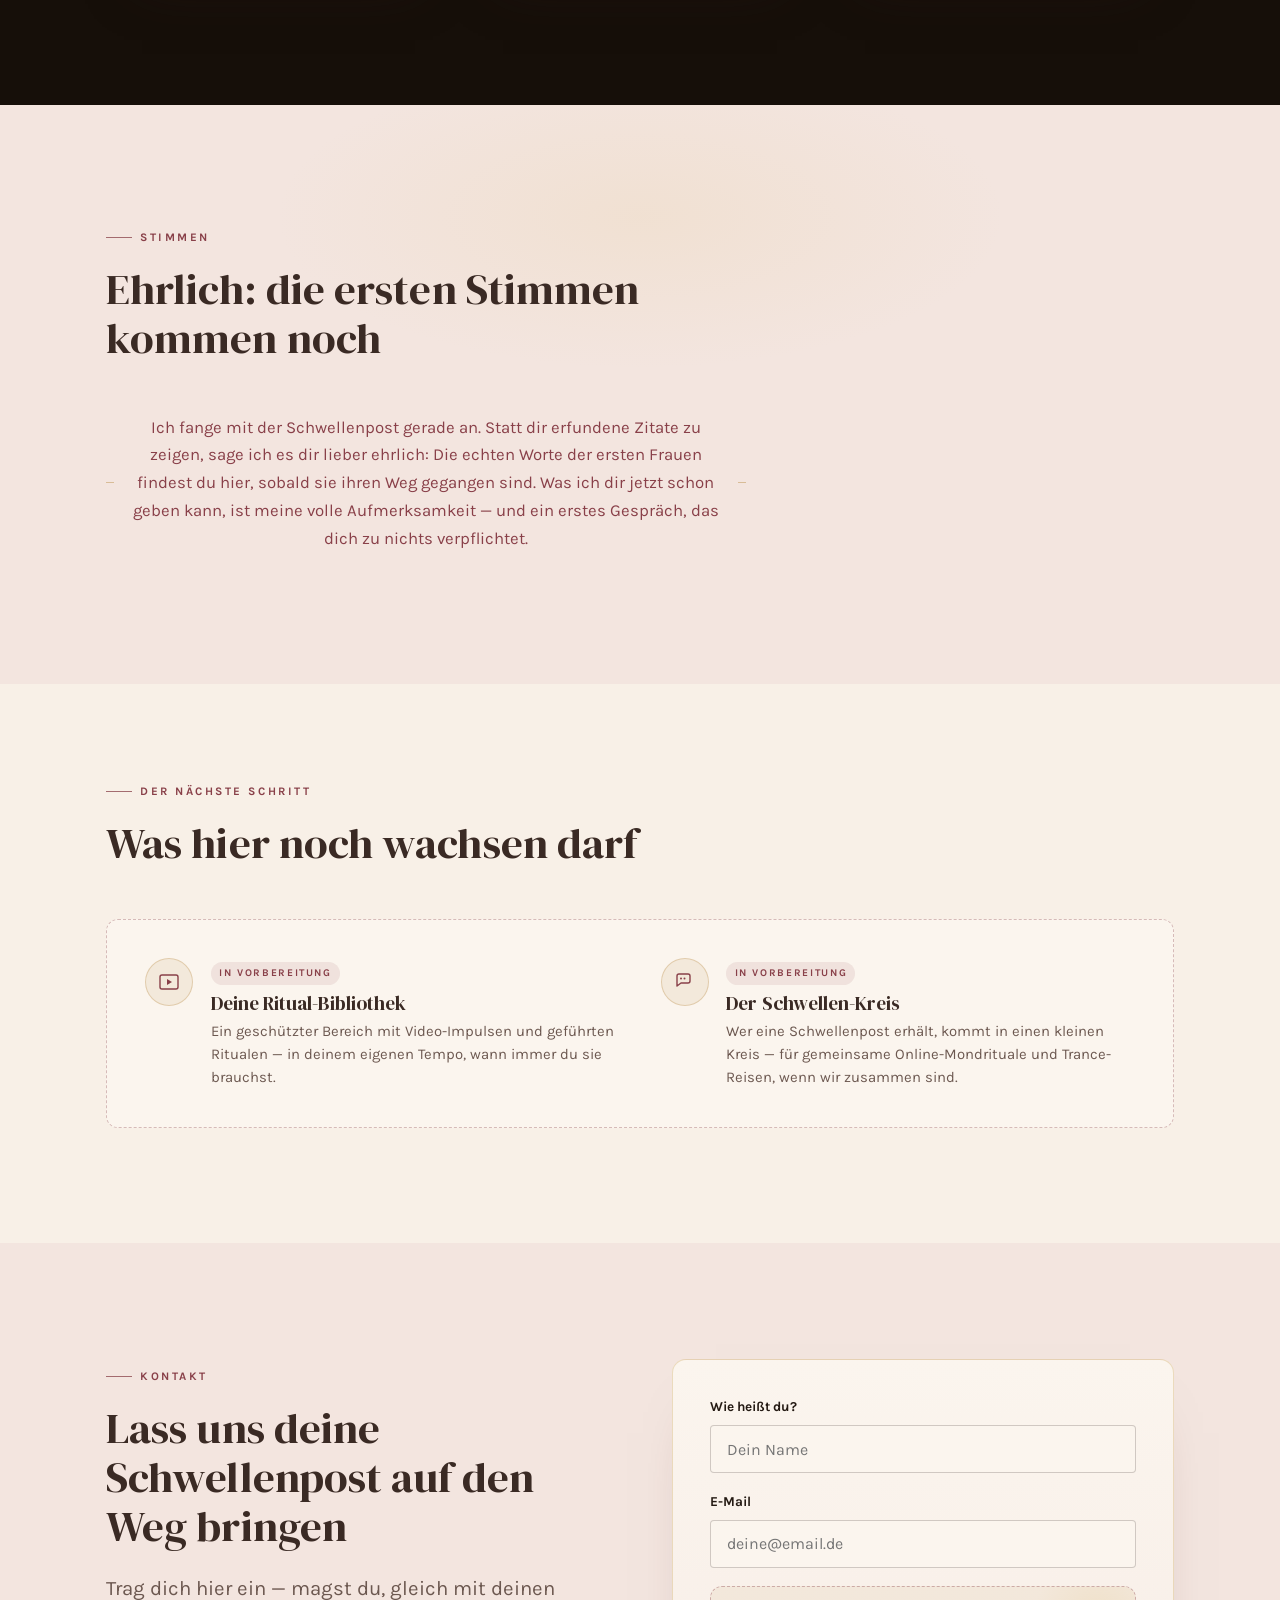
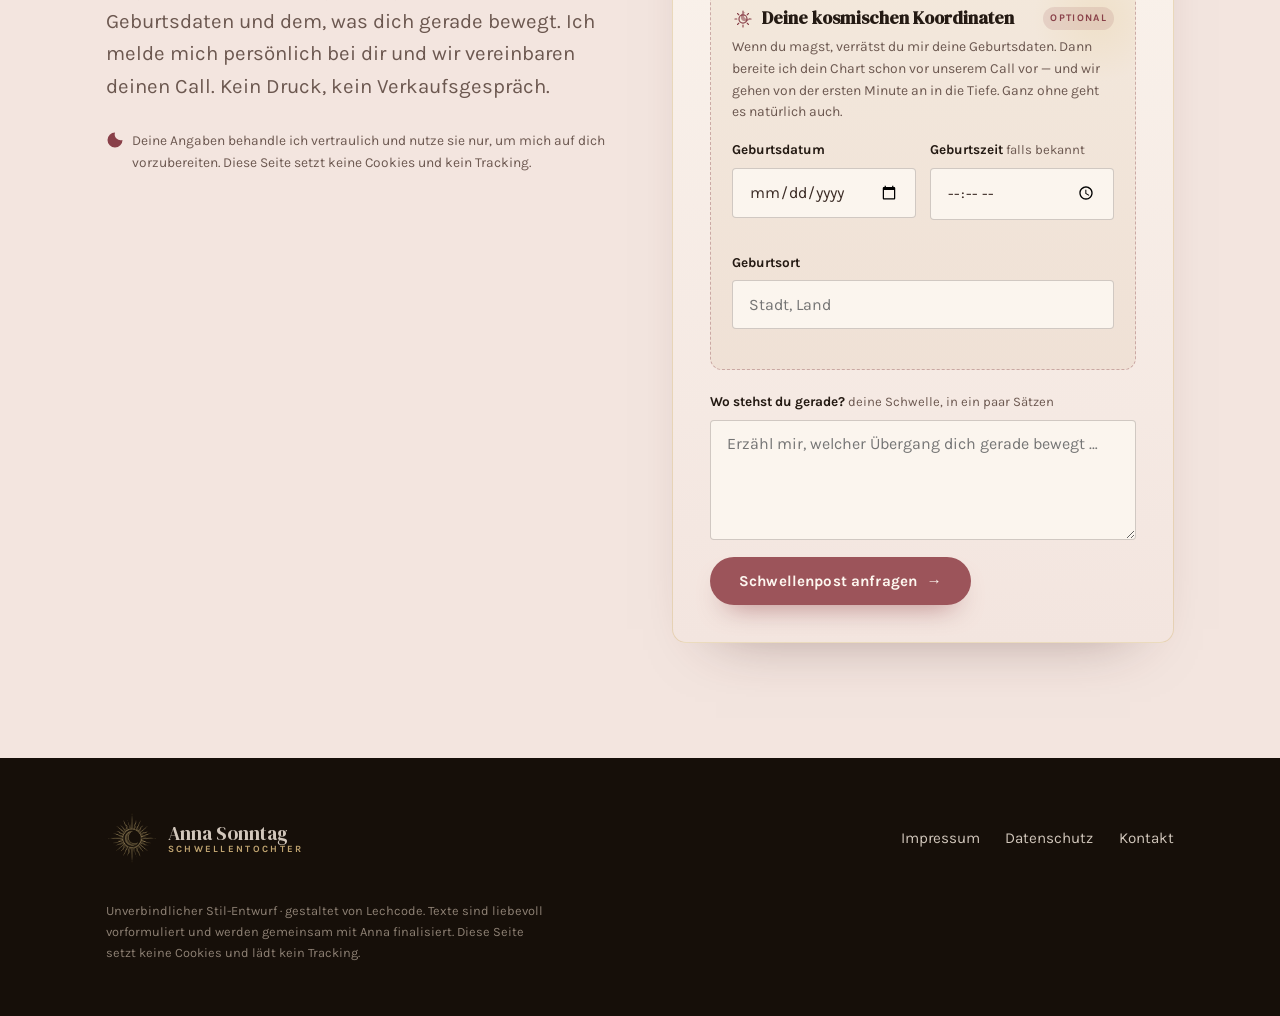
==== commit 0b73910a: "Deploy via lc-deploy.sh (2026-07-22 10:05)" ====
--- a/index.html
+++ b/index.html
@@ -473,7 +473,7 @@
     <div class="section-head">
       <p class="eyebrow">Meine Werkzeuge</p>
       <h2>Fundiertes Wissen, verwoben mit alten Sprachen</h2>
-      <p class="lede">Ich verbinde körperorientiertes, ressourcen- und traumasensibles Wissen mit intuitiven Werkzeugen. Keine Wahrsagerei — Landkarten zu dem, was in dir ohnehin schon bereit ist.</p>
+      <p class="lede">Ich verbinde körperorientiertes, ressourcen- und traumasensibles Wissen mit intuitiven Werkzeugen. Keine Wahrsagerei — Landkarten zu dem, was in dir ohnehin schon bereit ist. Und wenn dir Sterne, Karten oder Kerzen fremd sind: Du musst an nichts davon glauben. Es sind Wege zu dir, nicht mehr.</p>
     </div>
     <div class="tarot-grid">
       <article class="tarot">
@@ -574,25 +574,9 @@
   <div class="wrap reveal">
     <div class="section-head">
       <p class="eyebrow">Stimmen</p>
-      <h2>Was Frauen aus der Begleitung mitnehmen</h2>
-    </div>
-    <div class="voices">
-      <figure class="voice">
-        <blockquote>Es war kein Vorhersagen, sondern ein Erinnern. Ich habe gespürt, dass ich vieles längst in mir trage — ich hatte es nur vergessen.</blockquote>
-        <figcaption class="voice-by">
-          <span class="voice-seal"><svg width="20" height="20" viewBox="0 0 24 24" fill="none" aria-hidden="true"><path d="M15 3a9 9 0 1 0 0 18 7 7 0 0 1 0-18z" fill="currentColor"/></svg></span>
-          <span class="voice-who"><b>Name folgt</b><small>Aus einer Begleitung</small></span>
-        </figcaption>
-      </figure>
-      <figure class="voice">
-        <blockquote>Anna hat mir geholfen, wieder Vertrauen in meine eigene Kraft zu finden. Ich bin ruhiger und klarer aus unserer Begegnung gegangen, als ich gekommen bin.</blockquote>
-        <figcaption class="voice-by">
-          <span class="voice-seal"><svg width="18" height="18" viewBox="0 0 24 24" fill="none" aria-hidden="true"><path d="M12 2l1.8 6.2L20 10l-6.2 1.8L12 18l-1.8-6.2L4 10l6.2-1.8z" fill="currentColor"/></svg></span>
-          <span class="voice-who"><b>Name folgt</b><small>Aus einer Begleitung</small></span>
-        </figcaption>
-      </figure>
-    </div>
-    <p class="voice-note">Echte Stimmen folgen, sobald die ersten Schwellenpost-Begleitungen abgeschlossen sind</p>
+      <h2>Ehrlich: die ersten Stimmen kommen noch</h2>
+    </div>
+    <p class="voice-note" style="max-width:640px;font-size:1.05rem">Ich fange mit der Schwellenpost gerade an. Statt dir erfundene Zitate zu zeigen, sage ich es dir lieber ehrlich: Die echten Worte der ersten Frauen findest du hier, sobald sie ihren Weg gegangen sind. Was ich dir jetzt schon geben kann, ist meine volle Aufmerksamkeit — und ein erstes Gespräch, das dich zu nichts verpflichtet.</p>
   </div>
 </section>
 
